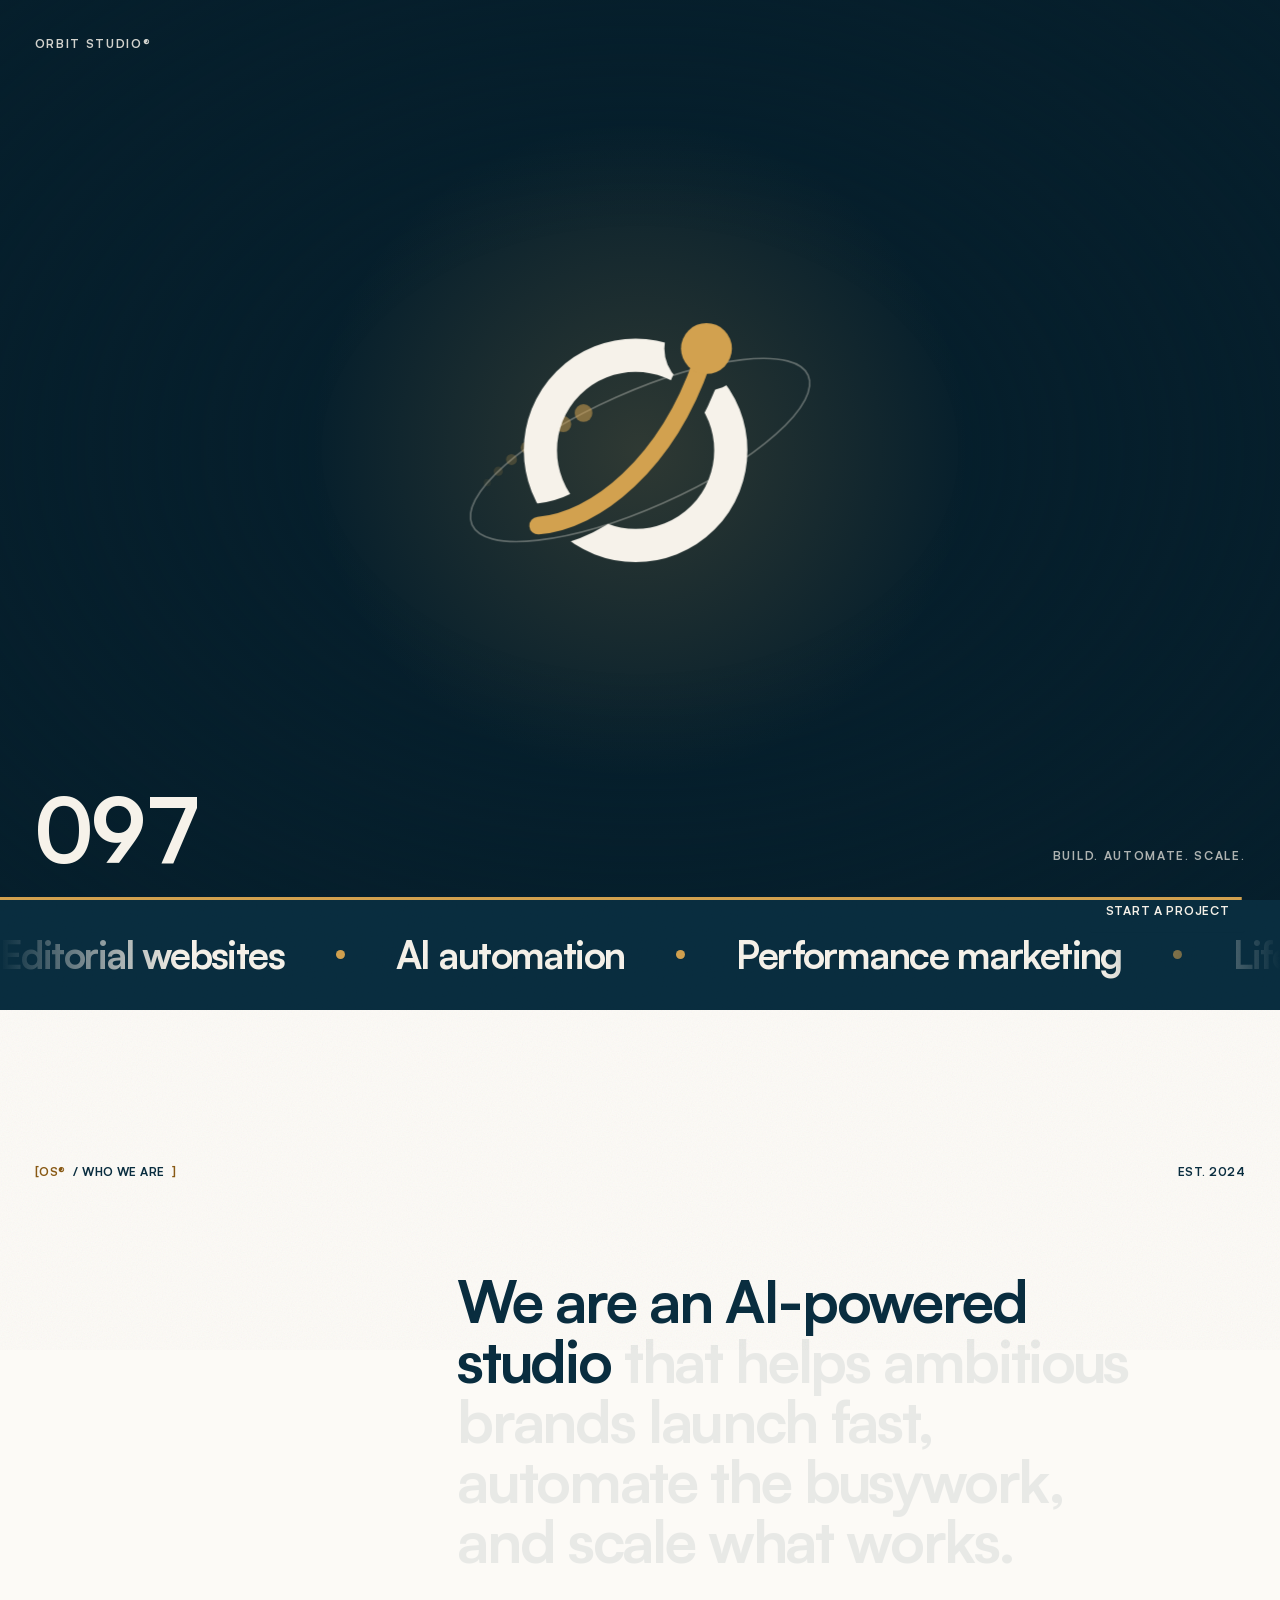
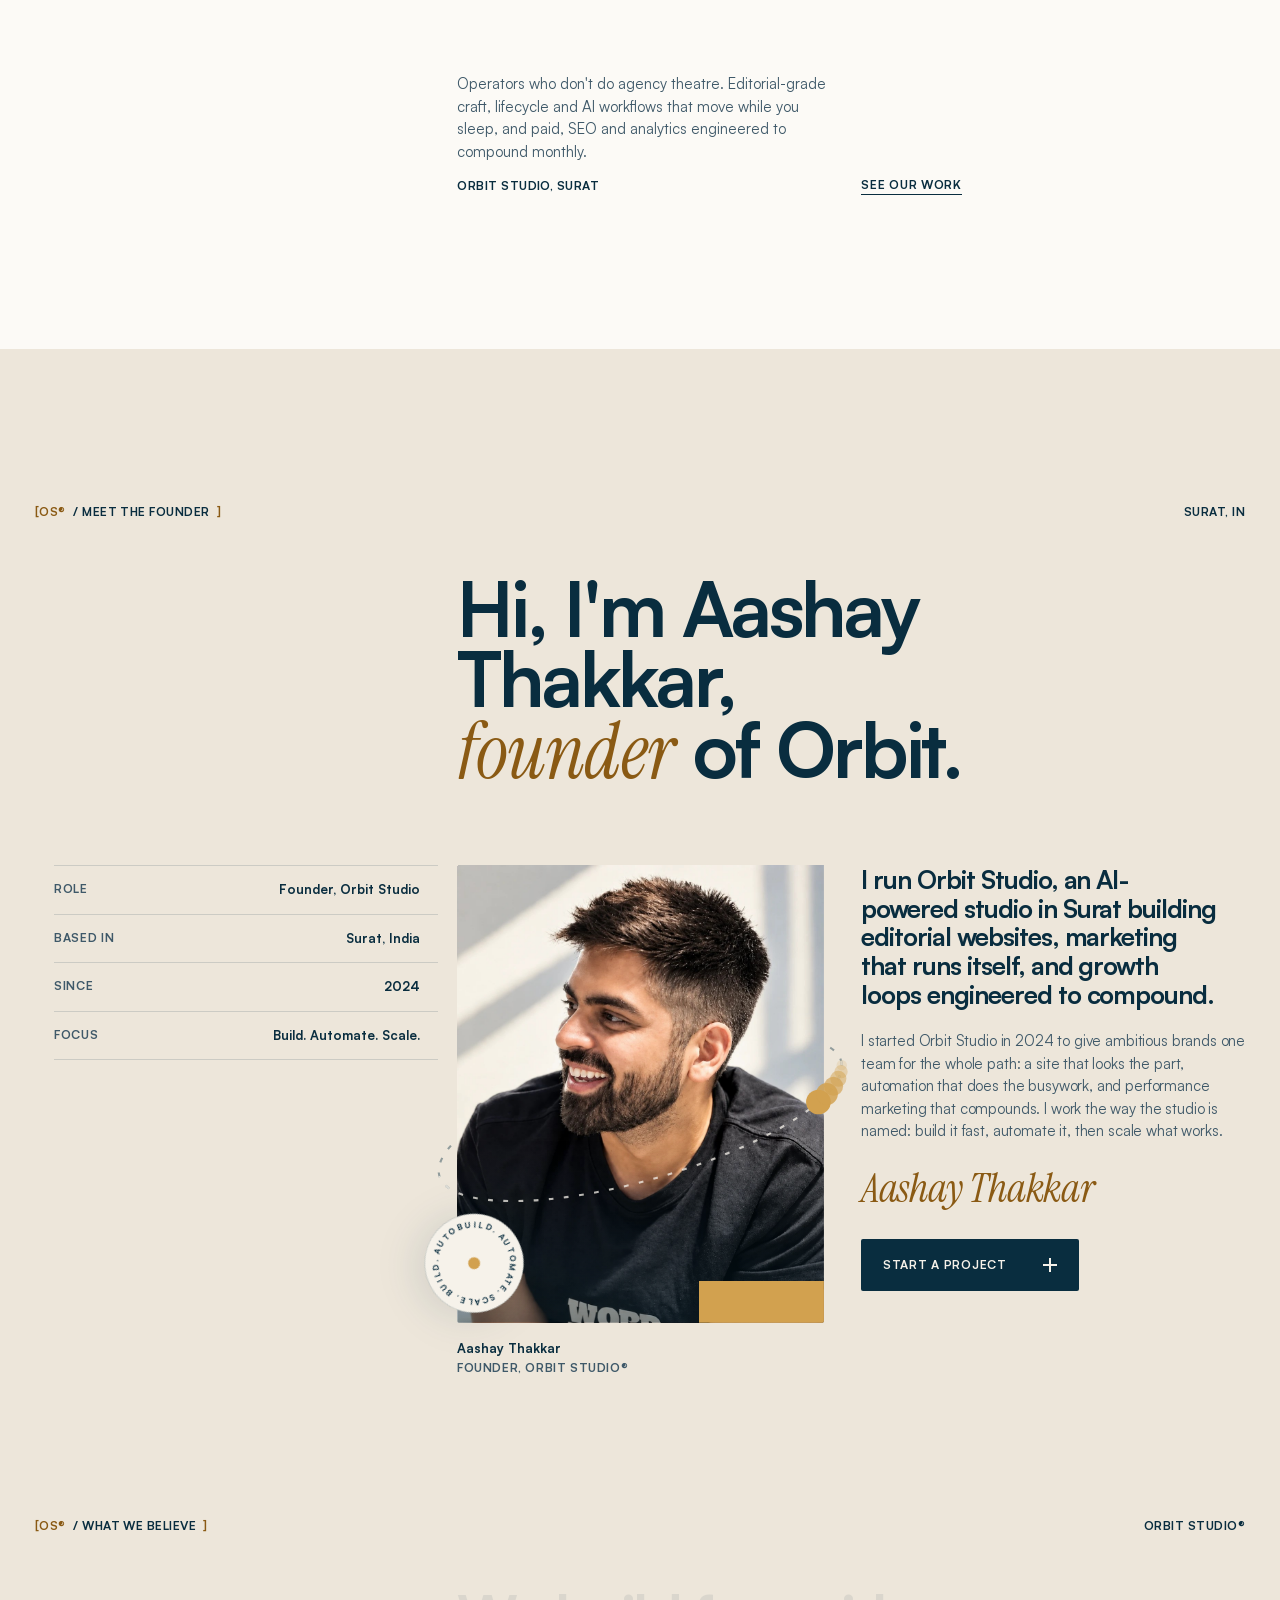
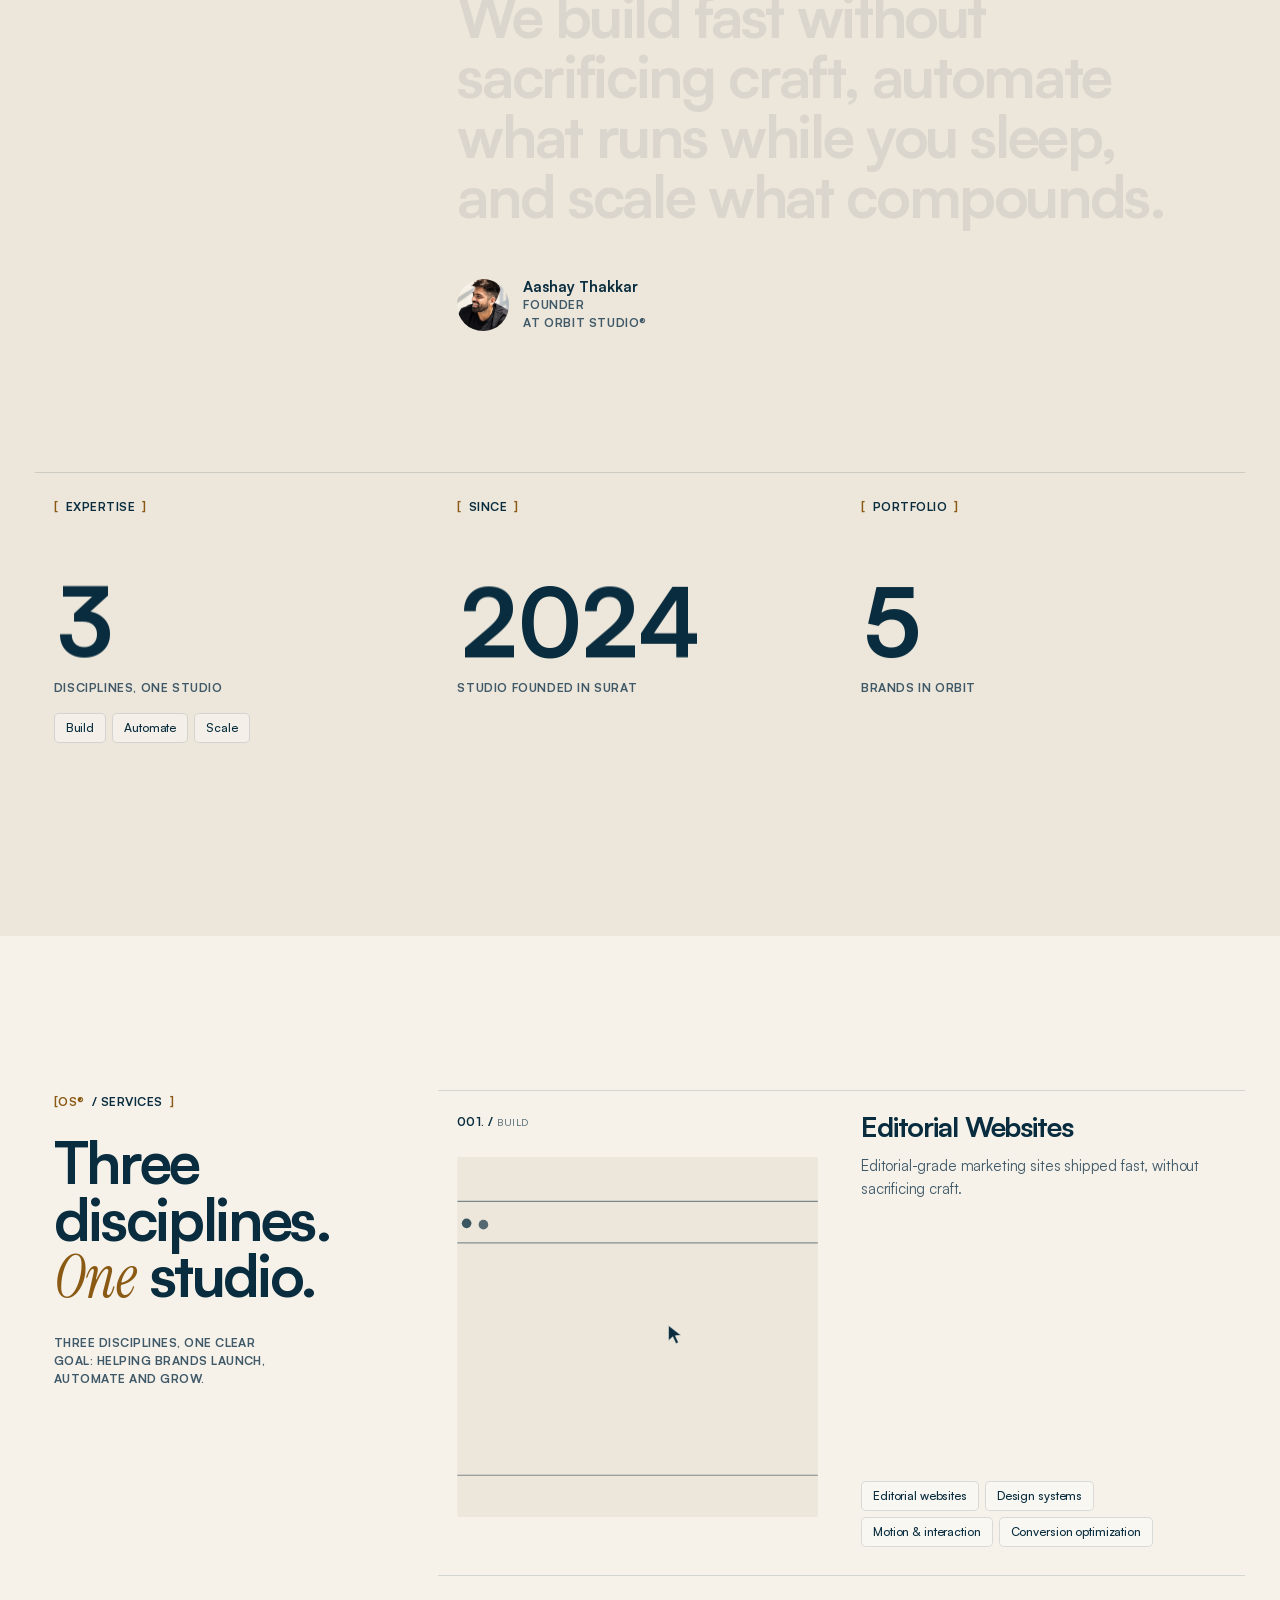
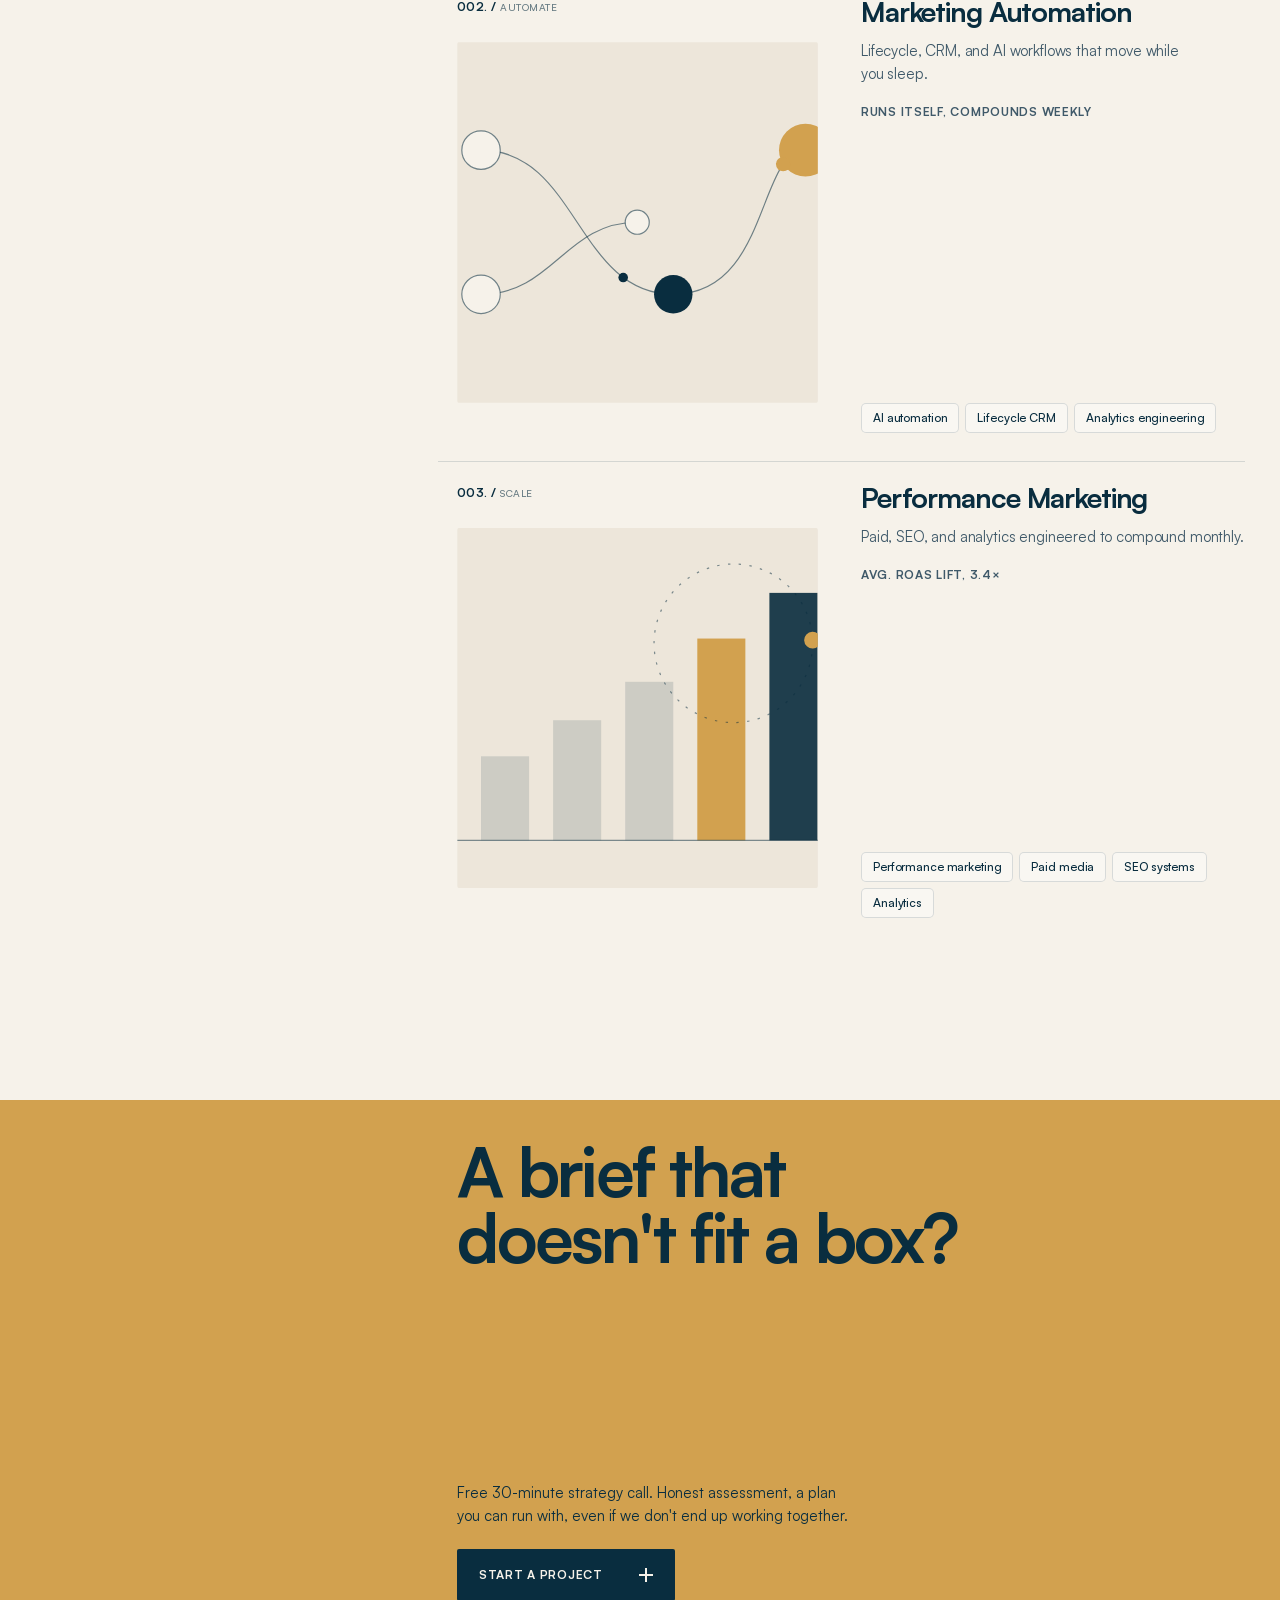
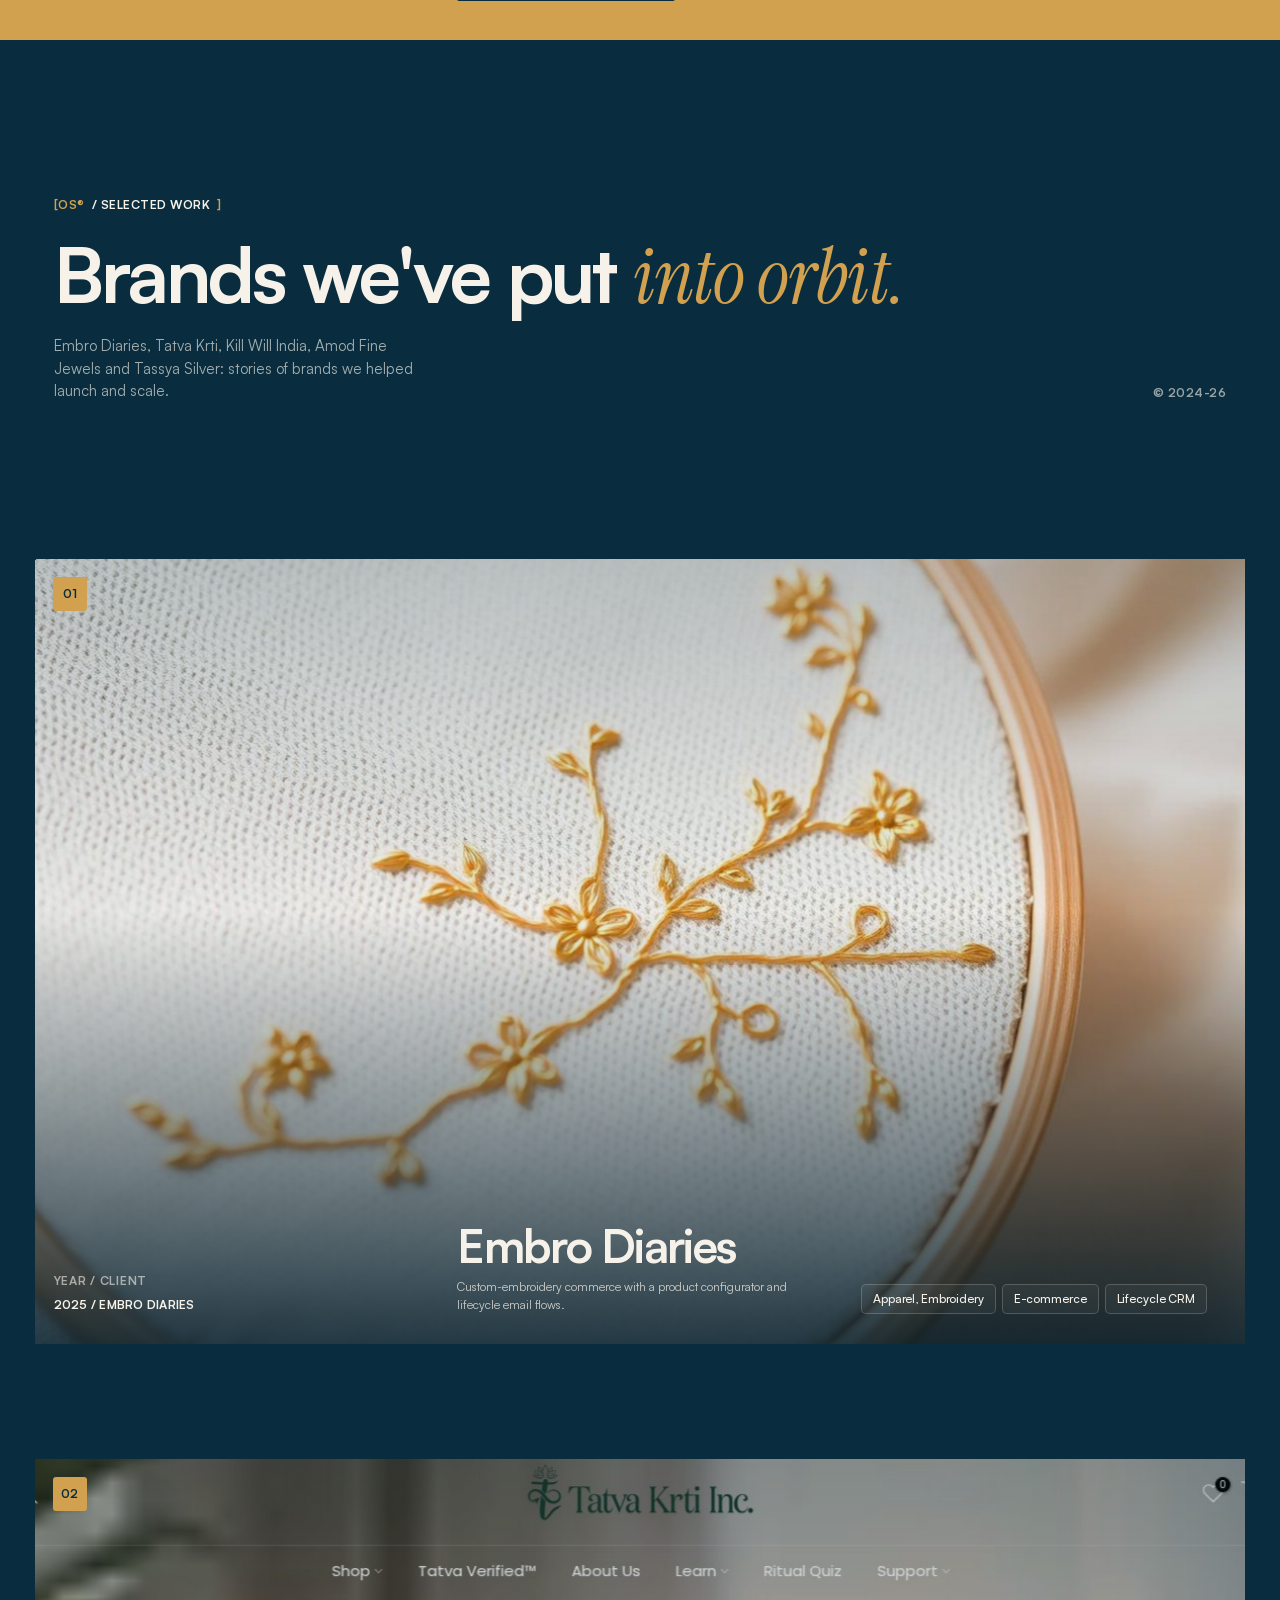
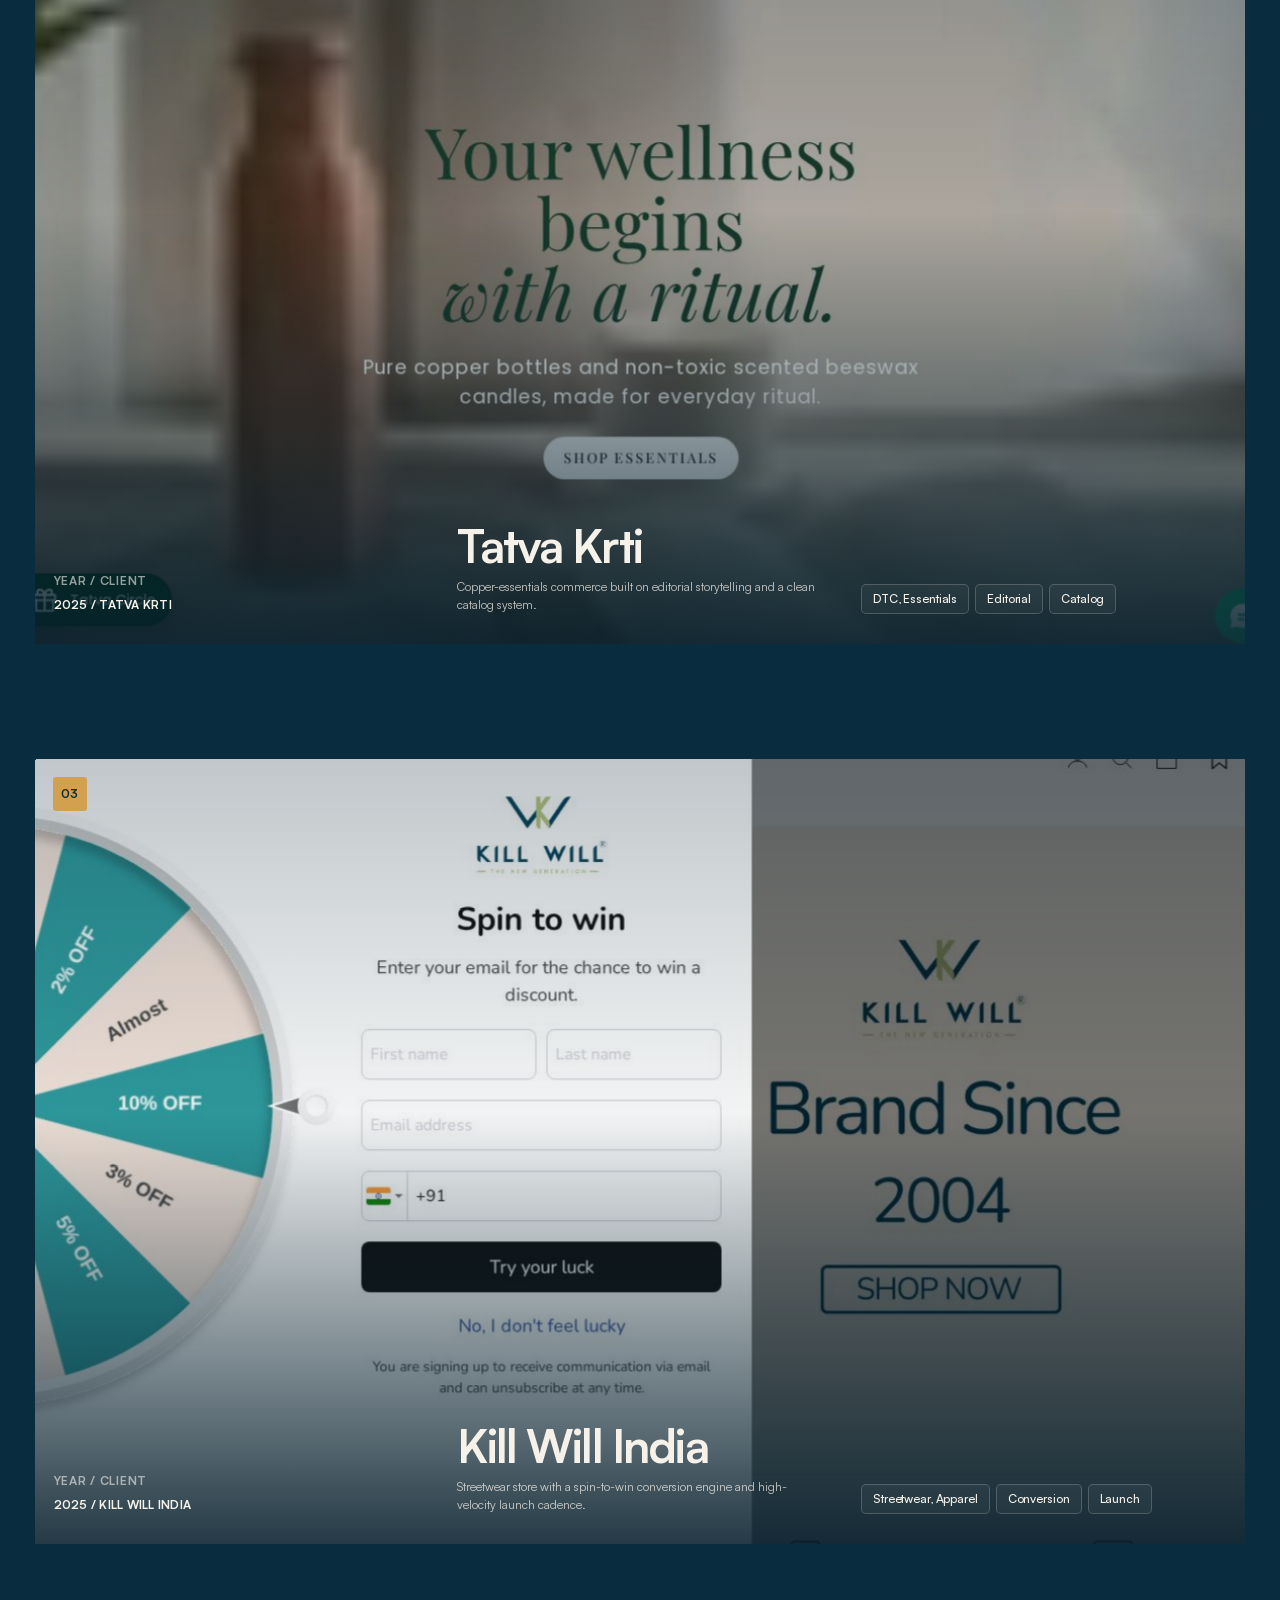
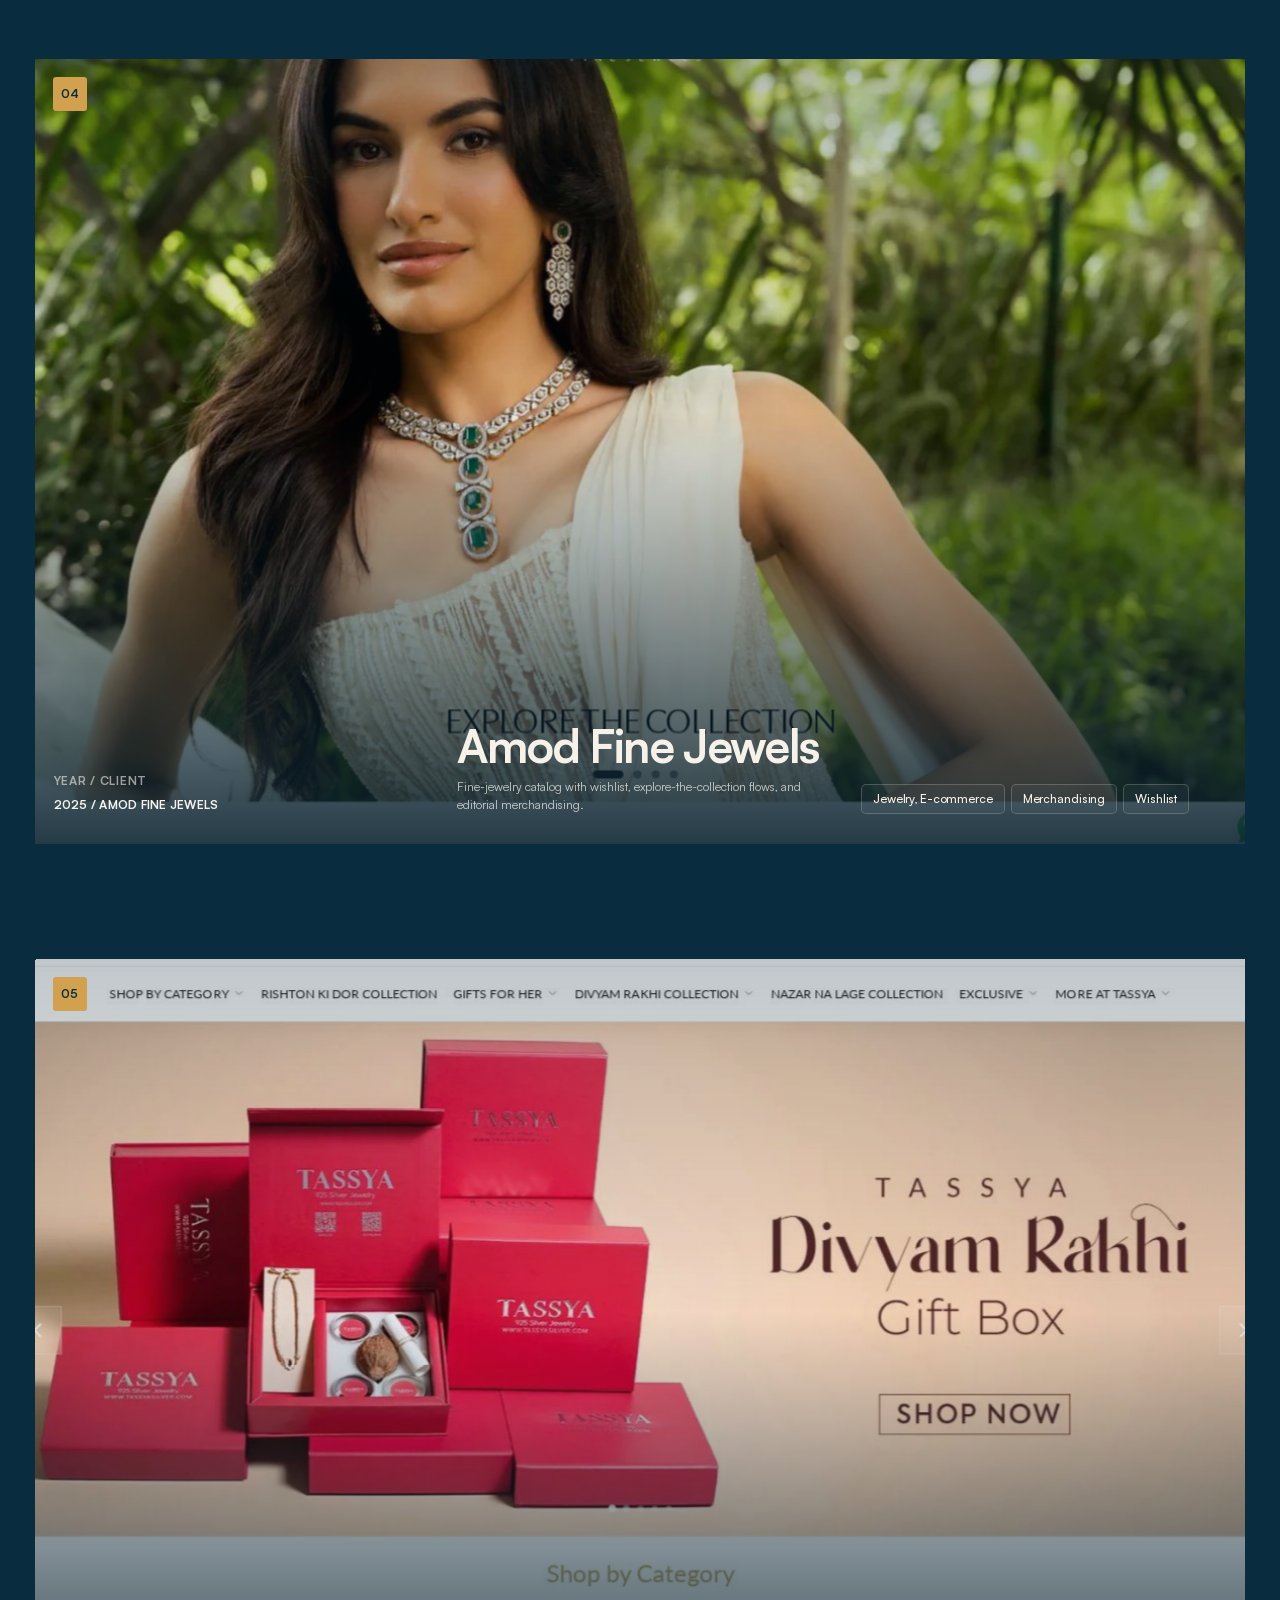
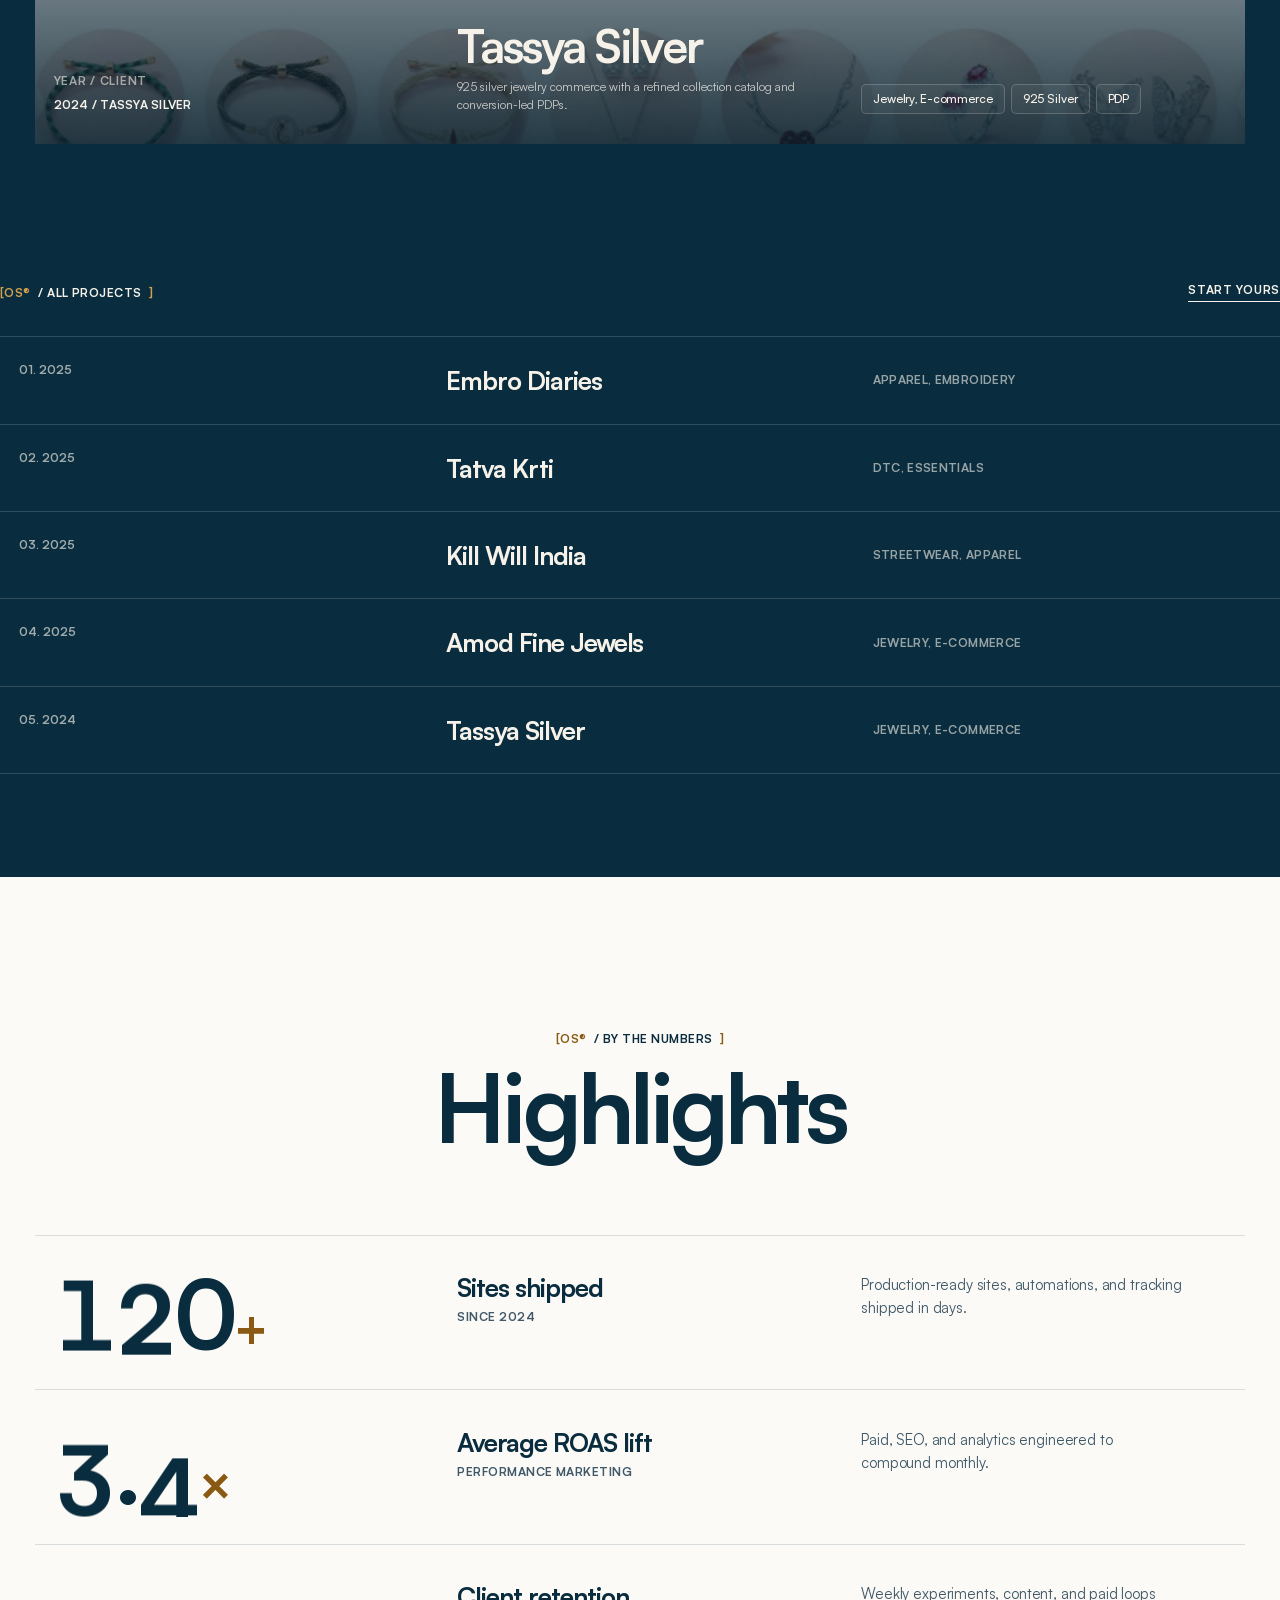
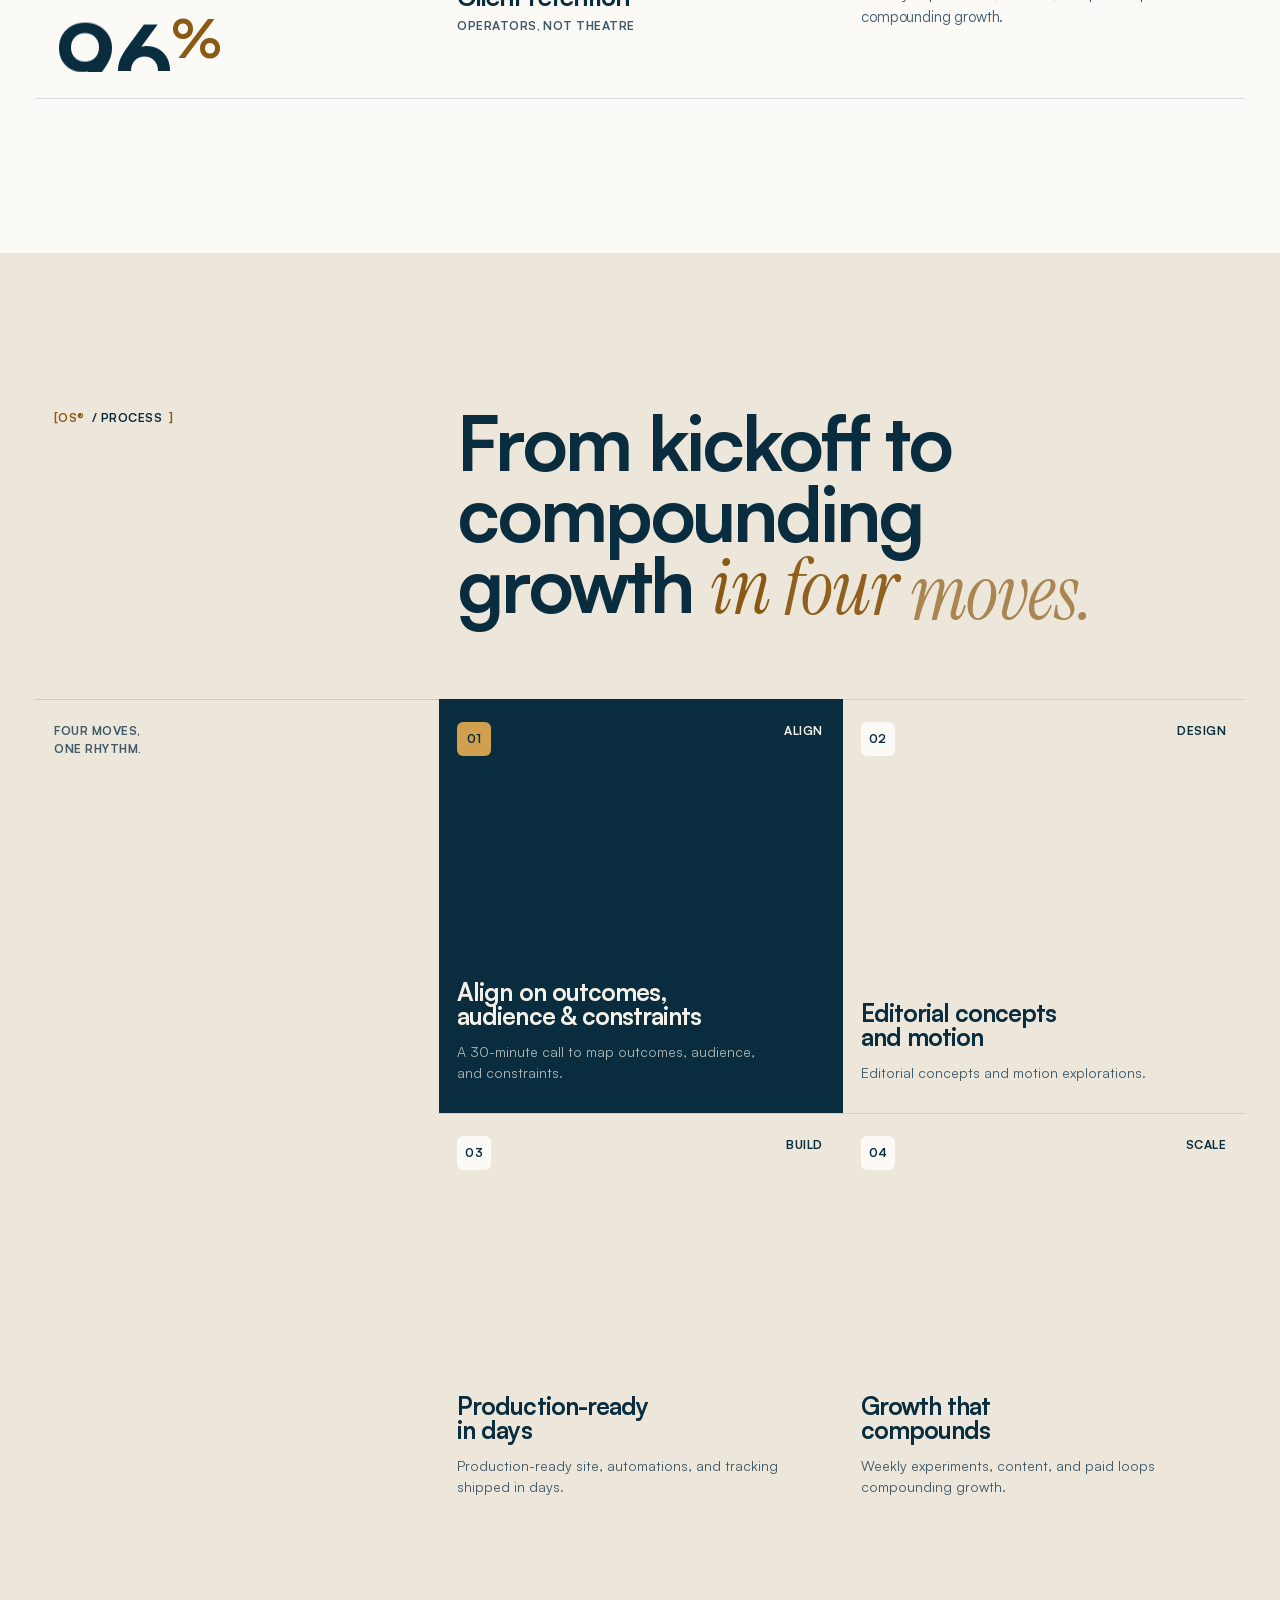
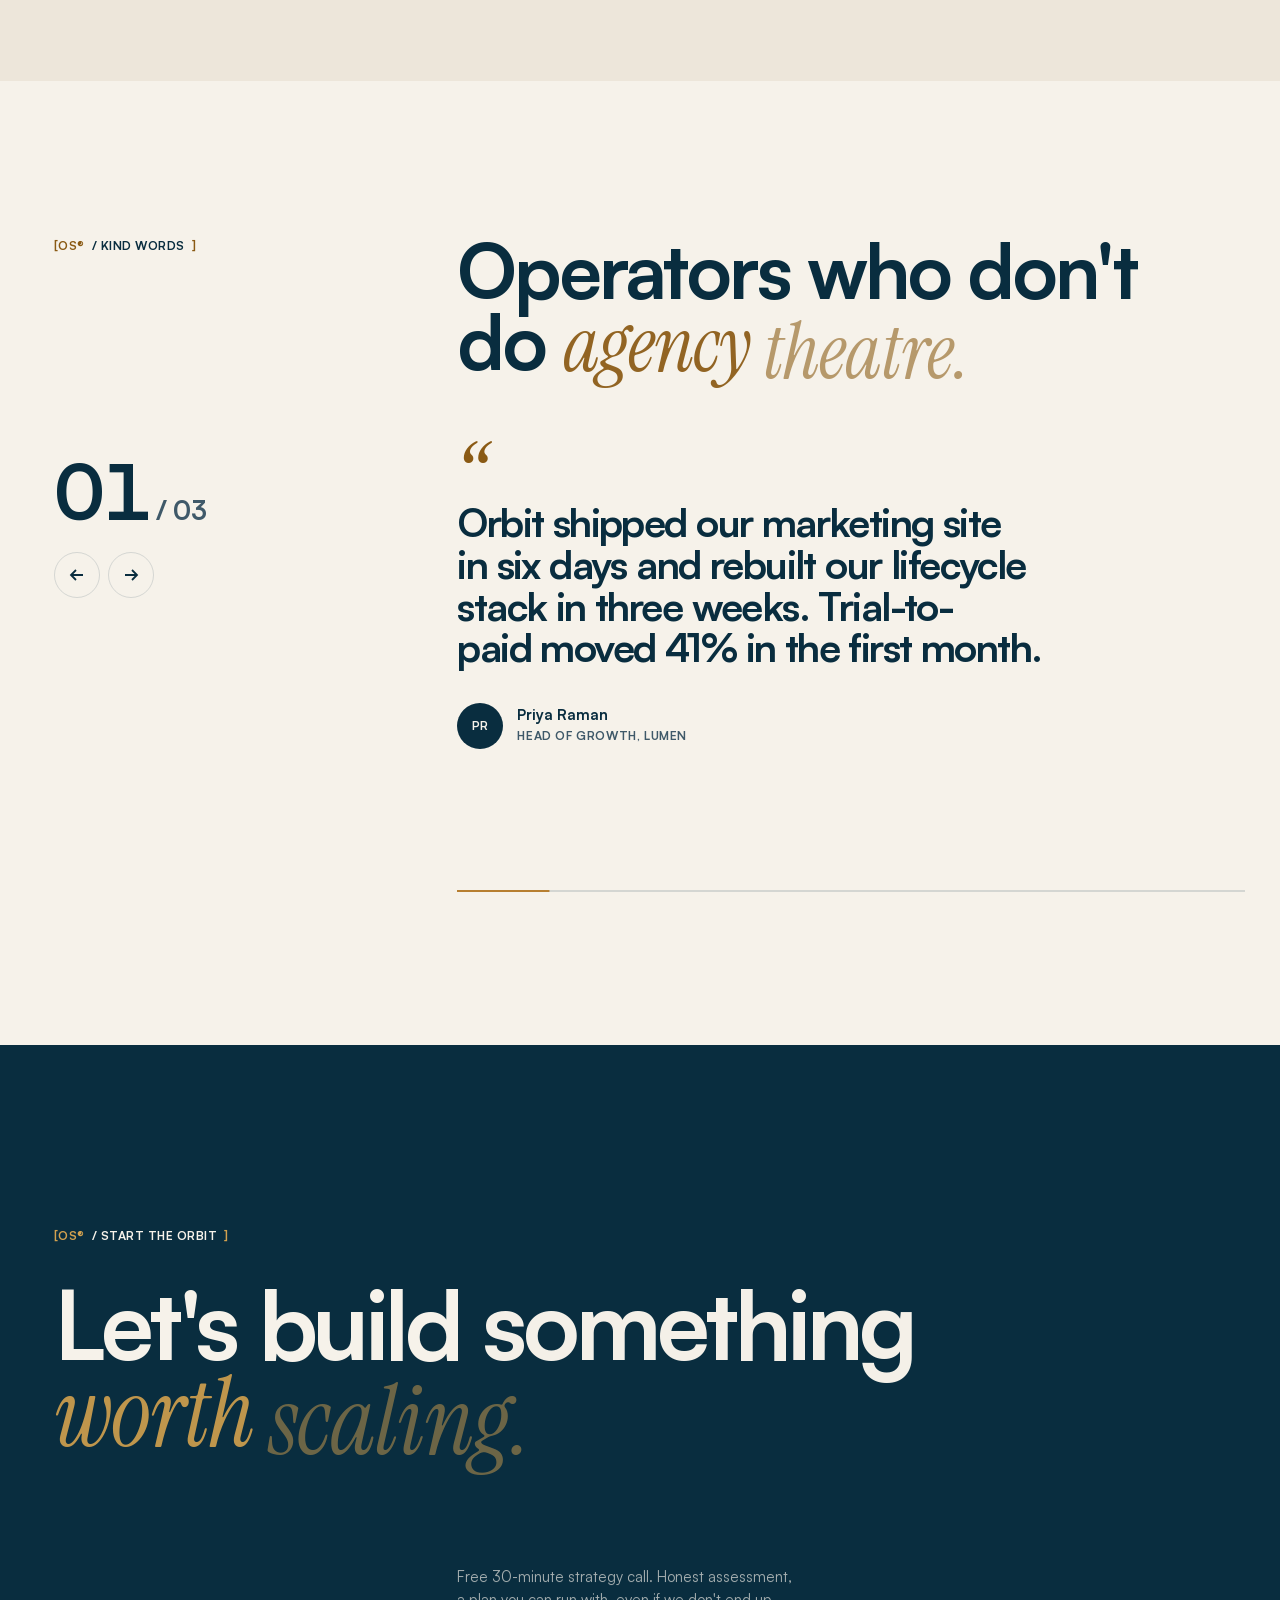
==== index.html @ 9515f1ce "Orbit Studio website" ====
<!doctype html>
<html lang="en">
<head>
<meta charset="utf-8">
<meta name="viewport" content="width=device-width,initial-scale=1">
<title>Orbit Studio | Build. Automate. Scale.</title>
<meta name="description" content="AI-powered studio shipping premium websites, automation that runs itself, and performance marketing built to compound.">
<meta name="theme-color" content="#F6F2EA">
<link rel="icon" href="assets/brand/favicon.svg" type="image/svg+xml">
<link rel="icon" href="assets/brand/favicon-32.png" sizes="32x32">
<link rel="apple-touch-icon" href="assets/brand/apple-touch-icon.png">
<meta property="og:type" content="website"><meta property="og:title" content="Orbit Studio | Build. Automate. Scale.">
<meta property="og:description" content="AI-powered studio shipping premium websites, automation that runs itself, and performance marketing built to compound.">
<meta property="og:image" content="https://orbitstudio.co.in/og-image.png"><meta property="og:image:width" content="1200"><meta property="og:image:height" content="630">
<meta name="twitter:card" content="summary_large_image"><meta name="twitter:image" content="https://orbitstudio.co.in/og-image.png">
<link rel="stylesheet" href="assets/style.css">
</head>
<body class="is-loading">

<!-- preloader -->
<div class="pre" id="pre" aria-hidden="true">
  <video id="pvid" muted playsinline preload="auto" poster="assets/preloader-poster.jpg"><source src="assets/preloader.mp4" type="video/mp4"></video>
  <span class="bn">Orbit Studio®</span>
  <div class="stage">
    <svg class="orb" viewBox="0 0 240 250" fill="none" aria-hidden="true">
      <defs><mask id="pm"><rect width="120" height="120" fill="#fff"/><path d="M14 98C40 96 72 70 88 24" stroke="#000" stroke-width="20" stroke-linecap="round"/><circle cx="90" cy="18" r="19" fill="#000"/></mask></defs>
      <ellipse id="pGuide" cx="120" cy="125" rx="108" ry="34" transform="rotate(-24 120 125)" stroke="rgba(246,242,234,.32)" stroke-dasharray="2 7" pathLength="1" style="stroke-dashoffset:1"/>
      <g id="pBack"><circle class="sb" r="5.2" fill="#D2A14F" opacity="0"/><circle class="sb" r="4.7" fill="#D2A14F" opacity="0"/><circle class="sb" r="4.2" fill="#D2A14F" opacity="0"/><circle class="sb" r="3.7" fill="#D2A14F" opacity="0"/><circle class="sb" r="3.2" fill="#D2A14F" opacity="0"/><circle class="sb" r="2.7" fill="#D2A14F" opacity="0"/><circle class="sb" r="2.2" fill="#D2A14F" opacity="0"/></g>
      <g transform="translate(42 42) scale(1.3)">
        <g mask="url(#pm)"><circle id="pRing" cx="58" cy="64" r="43" stroke="#F6F2EA" stroke-width="15" pathLength="1" stroke-dasharray="1.012 2" stroke-dashoffset="1.012" transform="rotate(-90 58 64)"/></g>
        <path id="pArc" d="M14 98C40 96 72 70 88 24" stroke="#D2A14F" stroke-width="8" stroke-linecap="round" pathLength="1" stroke-dasharray="1 1" stroke-dashoffset="1"/>
        <circle id="pNode" cx="90" cy="18" r="11.5" fill="#D2A14F"/>
      </g>
      <g id="pFront"><circle class="sf" r="7.2" fill="#E3B461" opacity="0"/><circle class="sf" r="6.5" fill="#E3B461" opacity="0"/><circle class="sf" r="5.8" fill="#E3B461" opacity="0"/><circle class="sf" r="5.1" fill="#E3B461" opacity="0"/><circle class="sf" r="4.4" fill="#E3B461" opacity="0"/><circle class="sf" r="3.7" fill="#E3B461" opacity="0"/><circle class="sf" r="3.0" fill="#E3B461" opacity="0"/></g>
    </svg>
  </div>
  <span class="cnt" id="cnt">000</span>
  <span class="nm">Build. Automate. Scale.</span>
  <i class="pbar" id="pbar"></i>
</div>

<div class="grain" aria-hidden="true"></div>
<div class="lines" aria-hidden="true"><i></i><i></i><i></i></div>
<div class="cursor" id="cursor" aria-hidden="true"><span>View</span></div>
<div class="thumb" id="thumb" aria-hidden="true"></div>

<a class="skip" href="#top">Skip to content</a>
<!-- nav -->
<header class="nav" id="nav">
  <div class="left">
    <a class="logo" href="#top" aria-label="Orbit Studio, home" data-cursor-hover><svg viewBox="0 0 495 120" aria-hidden="true">
<defs><mask id="mn"><rect width="120" height="120" fill="#fff"/><path d="M14 98C40 96 72 70 88 24" fill="none" stroke="#000" stroke-width="20" stroke-linecap="round"/><circle cx="90" cy="18" r="19.5" fill="#000"/></mask></defs>
<circle cx="58" cy="64" r="43" fill="none" stroke="currentColor" stroke-width="15" mask="url(#mn)"/>
<path d="M14 98C40 96 72 70 88 24" fill="none" stroke="#D2A14F" stroke-width="8" stroke-linecap="round"/>
<circle cx="90" cy="18" r="11.5" fill="#D2A14F"/>
<path d="M172.768 82.768Q162.976 82.768 156.8 76.08Q150.624 69.392 150.624 58.832Q150.624 48.336 156.832 41.616Q163.04 34.896 172.832 34.896Q182.688 34.896 188.896 41.584Q195.10399999999998 48.272 195.10399999999998 58.831999999999994Q195.10399999999998 69.392 188.86399999999998 76.08Q182.624 82.768 172.768 82.768ZM188.512 58.832Q188.512 50.768 184.192 45.872Q179.872 40.976 172.832 40.976Q165.792 40.976 161.50400000000002 45.872Q157.216 50.768 157.216 58.832Q157.216 66.896 161.50400000000002 71.824Q165.792 76.752 172.832 76.752Q179.872 76.752 184.192 71.792Q188.512 66.832 188.512 58.832ZM219.39999999999998 50.448V55.952H216.712Q212.42399999999998 55.952 209.95999999999998 58.448Q207.49599999999998 60.944 207.49599999999998 65.424V82.0H201.48V50.768H207.112L207.49599999999998 55.504Q208.456 53.007999999999996 210.76 51.536Q213.064 50.064 216.2 50.064Q217.60799999999998 50.064 219.39999999999998 50.448ZM229.87199999999999 82.0H224.432V34.896H230.44799999999998V56.08Q231.98399999999998 53.072 234.95999999999998 51.44Q237.93599999999998 49.808 241.83999999999997 49.808Q248.432 49.808 252.30399999999997 54.480000000000004Q256.176 59.152 256.176 66.512Q256.176 73.744 252.176 78.256Q248.176 82.768 241.456 82.768Q237.67999999999998 82.768 234.76799999999997 81.104Q231.856 79.44 230.32 76.304ZM230.51199999999997 66.256Q230.51199999999997 71.248 233.16799999999998 74.28800000000001Q235.82399999999998 77.328 240.368 77.328Q244.91199999999998 77.328 247.536 74.256Q250.16 71.184 250.16 66.256Q250.16 61.391999999999996 247.536 58.32Q244.91199999999998 55.248000000000005 240.368 55.248000000000005Q235.82399999999998 55.248000000000005 233.16799999999998 58.32Q230.51199999999997 61.391999999999996 230.51199999999997 66.256ZM261.20799999999997 39.312Q261.20799999999997 37.647999999999996 262.36 36.495999999999995Q263.512 35.344 265.176 35.344Q266.84 35.344 267.99199999999996 36.495999999999995Q269.144 37.647999999999996 269.144 39.312Q269.144 40.912 267.99199999999996 42.096000000000004Q266.84 43.28 265.176 43.28Q263.512 43.28 262.36 42.096000000000004Q261.20799999999997 40.912 261.20799999999997 39.312ZM262.23199999999997 82.0V50.704H268.248V82.0ZM285.184 82.0H279.168V55.76H273.024V50.704H279.168V40.912H285.184V50.704H291.328V55.76H285.184ZM311.312 48.208Q311.312 42.256 315.696 38.576Q320.08000000000004 34.896 327.24800000000005 34.896Q333.84000000000003 34.896 337.872 38.352000000000004Q341.904 41.808 342.288 47.824H335.952Q335.696 44.368 333.39200000000005 42.448Q331.088 40.528 327.184 40.528Q322.83200000000005 40.528 320.208 42.576Q317.584 44.624 317.584 48.016Q317.584 53.456 324.048 54.992000000000004L331.66400000000004 56.784Q343.05600000000004 59.408 343.05600000000004 69.136Q343.05600000000004 75.344 338.60800000000006 79.056Q334.16 82.768 326.73600000000005 82.768Q319.632 82.768 315.28 79.312Q310.928 75.856 310.672 69.904H317.072Q317.20000000000005 73.232 319.79200000000003 75.184Q322.384 77.136 326.73600000000005 77.136Q331.34400000000005 77.136 334.0640000000001 75.12Q336.78400000000005 73.104 336.78400000000005 69.648Q336.78400000000005 64.144 330.384 62.672L322.76800000000003 60.944Q311.312 58.32 311.312 48.208ZM358.136 82.0H352.12V55.76H345.976V50.704H352.12V40.912H358.136V50.704H364.28V55.76H358.136ZM390.688 50.704H396.64V82.0H391.264L390.624 77.264Q389.28000000000003 79.76 386.4 81.26400000000001Q383.52 82.768 380.064 82.768Q374.688 82.768 371.68 79.376Q368.672 75.984 368.672 70.16V50.704H374.688V68.176Q374.688 77.456 382.176 77.456Q386.336 77.456 388.512 74.832Q390.688 72.208 390.688 67.216ZM417.288 82.768Q410.568 82.768 406.63199999999995 78.256Q402.69599999999997 73.744 402.69599999999997 66.44800000000001Q402.69599999999997 59.088 406.69599999999997 54.448Q410.69599999999997 49.808 417.544 49.808Q421.192 49.808 424.03999999999996 51.343999999999994Q426.888 52.879999999999995 428.488 55.76V34.896H434.44V82.0H429.064L428.552 76.304Q427.016 79.44 424.072 81.104Q421.128 82.768 417.288 82.768ZM428.424 66.256Q428.424 61.391999999999996 425.736 58.32Q423.048 55.248000000000005 418.504 55.248000000000005Q413.96 55.248000000000005 411.368 58.288000000000004Q408.776 61.328 408.776 66.256Q408.776 71.184 411.368 74.256Q413.96 77.328 418.504 77.328Q423.048 77.328 425.736 74.256Q428.424 71.184 428.424 66.256ZM441.52 39.312Q441.52 37.647999999999996 442.672 36.495999999999995Q443.824 35.344 445.488 35.344Q447.152 35.344 448.304 36.495999999999995Q449.456 37.647999999999996 449.456 39.312Q449.456 40.912 448.304 42.096000000000004Q447.152 43.28 445.488 43.28Q443.824 43.28 442.672 42.096000000000004Q441.52 40.912 441.52 39.312ZM442.544 82.0V50.704H448.56V82.0ZM470.93600000000004 49.872Q477.976 49.872 482.584 54.480000000000004Q487.192 59.088 487.192 66.32Q487.192 73.55199999999999 482.584 78.16Q477.976 82.768 470.93600000000004 82.768Q463.832 82.768 459.224 78.16Q454.616 73.55199999999999 454.616 66.32Q454.616 59.088 459.224 54.480000000000004Q463.832 49.872 470.93600000000004 49.872ZM463.544 58.32Q460.696 61.391999999999996 460.696 66.32Q460.696 71.248 463.544 74.32Q466.392 77.392 470.93600000000004 77.392Q475.48 77.392 478.328 74.288Q481.176 71.184 481.176 66.32Q481.176 61.456 478.328 58.352000000000004Q475.48 55.248000000000005 470.93600000000004 55.248000000000005Q466.392 55.248000000000005 463.544 58.32Z" fill="currentColor"/>
</svg></a>
    <span class="badge">Built to scale</span>
  </div>
  <nav aria-label="Primary"><ul>
    <li><a href="#services" data-cursor-hover><span>Services</span><span>Services</span></a></li>
    <li><a href="#work" data-cursor-hover><span>Work<sup>05</sup></span><span>Work<sup>05</sup></span></a></li>
    <li><a href="#about" data-cursor-hover><span>About</span><span>About</span></a></li>
    <li><a href="#contact" data-cursor-hover><span>Contact</span><span>Contact</span></a></li>
  </ul></nav>
  <button class="burger" id="burger" aria-label="Open menu" aria-expanded="false" data-cursor-hover><i></i><i></i></button>
</header>

<a class="fixed-cta" id="fcta" href="#contact" data-cursor-hover>Start a project</a>
<a class="wa" id="wa" href="https://wa.me/917984430672?text=Hi%20Orbit%20Studio%2C%20I%27d%20like%20to%20start%20a%20project." target="_blank" rel="noopener" aria-label="Chat with Orbit Studio on WhatsApp" data-label="Chat on WhatsApp" data-cursor-hover>
  <svg viewBox="0 0 24 24" aria-hidden="true"><path fill="currentColor" d="M17.472 14.382c-.297-.149-1.758-.867-2.03-.967-.273-.099-.471-.148-.67.15-.197.297-.767.966-.94 1.164-.173.199-.347.223-.644.075-.297-.15-1.255-.463-2.39-1.475-.883-.788-1.48-1.761-1.653-2.059-.173-.297-.018-.458.13-.606.134-.133.298-.347.446-.52.149-.174.198-.298.298-.497.099-.198.05-.371-.025-.52-.075-.149-.669-1.612-.916-2.207-.242-.579-.487-.5-.669-.51-.173-.008-.371-.01-.57-.01-.198 0-.52.074-.792.372-.272.297-1.04 1.016-1.04 2.479 0 1.462 1.065 2.875 1.213 3.074.149.198 2.096 3.2 5.077 4.487.709.306 1.262.489 1.694.625.712.227 1.36.195 1.871.118.571-.085 1.758-.719 2.006-1.413.248-.694.248-1.289.173-1.413-.074-.124-.272-.198-.57-.347m-5.421 7.403h-.004a9.87 9.87 0 01-5.031-1.378l-.361-.214-3.741.982.998-3.648-.235-.374a9.86 9.86 0 01-1.51-5.26c.001-5.45 4.436-9.884 9.888-9.884 2.64 0 5.122 1.03 6.988 2.898a9.825 9.825 0 012.893 6.994c-.003 5.45-4.437 9.884-9.885 9.884m8.413-18.297A11.815 11.815 0 0012.05 0C5.495 0 .16 5.335.157 11.892c0 2.096.547 4.142 1.588 5.945L.057 24l6.305-1.654a11.882 11.882 0 005.683 1.448h.005c6.554 0 11.89-5.335 11.893-11.893a11.821 11.821 0 00-3.48-8.413Z"/></svg>
</a>

<!-- fullscreen menu -->
<div class="menu" id="menu" role="dialog" aria-modal="true" aria-label="Menu">
  <button class="close" id="mclose" data-cursor-hover><b></b>Close</button>
  <nav class="big" aria-label="Primary">
    <div class="morbits" id="morbits">
      <div class="mring o1" style="--w:50%"><div class="rh" style="--start-angle:-50deg;animation:orbit-cw 30s linear infinite"><div class="cw" style="--counter-offset:50deg;animation:counter-cw 30s linear infinite"><a class="chip" href="#services" data-m data-cursor-hover><span>Services</span></a></div></div></div>
      <div class="mring o2" style="--w:66%"><div class="rh" style="--start-angle:40deg;animation:orbit-ccw 40s linear infinite"><div class="cw" style="--counter-offset:-40deg;animation:counter-ccw 40s linear infinite"><a class="chip" href="#work" data-m data-cursor-hover><span>Work</span></a></div></div></div>
      <div class="mring o3" style="--w:82%"><div class="rh" style="--start-angle:130deg;animation:orbit-cw 52s linear infinite"><div class="cw" style="--counter-offset:-130deg;animation:counter-cw 52s linear infinite"><a class="chip" href="#about" data-m data-cursor-hover><span>About</span></a></div></div></div>
      <div class="mring o4" style="--w:100%"><div class="rh" style="--start-angle:220deg;animation:orbit-ccw 66s linear infinite"><div class="cw" style="--counter-offset:-220deg;animation:counter-ccw 66s linear infinite"><a class="chip" href="#contact" data-m data-cursor-hover><span>Contact</span></a></div></div></div>
      <div class="mstage" id="mstage" aria-hidden="true">
        <canvas id="mGlobe"></canvas>
        <svg class="morb" viewBox="0 0 240 250" fill="none">
          <defs><mask id="mm"><rect width="120" height="120" fill="#fff"/><path d="M14 98C40 96 72 70 88 24" stroke="#000" stroke-width="20" stroke-linecap="round"/><circle cx="90" cy="18" r="19" fill="#000"/></mask></defs>
          <ellipse cx="120" cy="125" rx="108" ry="34" transform="rotate(-24 120 125)" stroke="rgba(246,242,234,.32)" stroke-dasharray="2 7"/>
          <g id="mBack"><circle class="mb" r="5.2" fill="#D2A14F" opacity="0"/><circle class="mb" r="4.7" fill="#D2A14F" opacity="0"/><circle class="mb" r="4.2" fill="#D2A14F" opacity="0"/><circle class="mb" r="3.7" fill="#D2A14F" opacity="0"/><circle class="mb" r="3.2" fill="#D2A14F" opacity="0"/><circle class="mb" r="2.7" fill="#D2A14F" opacity="0"/><circle class="mb" r="2.2" fill="#D2A14F" opacity="0"/></g>
          <g transform="translate(42 42) scale(1.3)">
            <g mask="url(#mm)"><circle cx="58" cy="64" r="43" stroke="#F6F2EA" stroke-width="15"/></g>
            <path d="M14 98C40 96 72 70 88 24" stroke="#D2A14F" stroke-width="8" stroke-linecap="round"/>
            <circle cx="90" cy="18" r="11.5" fill="#D2A14F"/>
          </g>
          <g id="mFront"><circle class="mf" r="7.2" fill="#E3B461" opacity="0"/><circle class="mf" r="6.5" fill="#E3B461" opacity="0"/><circle class="mf" r="5.8" fill="#E3B461" opacity="0"/><circle class="mf" r="5.1" fill="#E3B461" opacity="0"/><circle class="mf" r="4.4" fill="#E3B461" opacity="0"/><circle class="mf" r="3.7" fill="#E3B461" opacity="0"/><circle class="mf" r="3.0" fill="#E3B461" opacity="0"/></g>
        </svg>
      </div>
    </div>
  </nav>
  <a class="mcta" id="mcta" href="#contact" data-m data-cursor-hover>Start a project <svg viewBox="0 0 14 14" fill="none" stroke="currentColor" stroke-width="2" aria-hidden="true"><path d="M7 0v14M0 7h14"/></svg></a>
</div>

<main id="top" tabindex="-1">
<!-- HERO -->
<section class="hero" id="hero">
  <div class="svc" data-fade><span>01. Editorial websites</span><span>02. AI automation</span><span>03. Performance marketing</span></div>
  <div class="stage">
    <div class="orbit" id="orbit" aria-hidden="true">
      <div class="globe"><canvas id="globeCv"></canvas></div>
      <div class="ring" style="--w:64.29%">
        <div class="rh" style="--start-angle:-60deg;--sz:var(--it);animation:orbit-cw 18s linear infinite"><div class="it" style="--counter-offset:60deg;animation:counter-cw 18s linear infinite"><span class="gl" style="--ic:url('data:image/svg+xml,%3Csvg width=%2232%22 height=%2232%22 viewBox=%220 0 32 32%22 fill=%22none%22 xmlns=%22http://www.w3.org/2000/svg%22%3E%0A%3Cg clip-path=%22url(%23clip0_6932_71081)%22%3E%0A%3Cpath d=%22M6.25627 21.2073L12.5264 17.6889L12.6314 17.3822L12.5264 17.2128H12.2198L11.1707 17.1483L7.58782 17.0514L4.48095 16.9223L1.47084 16.7609L0.712298 16.5994L0.00219727 15.6633L0.0747887 15.1953L0.712298 14.7677L1.62424 14.8484L3.64161 14.9855L6.66779 15.1953L8.86284 15.3244L12.1149 15.6633H12.6314L12.704 15.4535L12.5264 15.3244L12.3893 15.1953L9.25817 13.0729L5.86891 10.8296L4.09359 9.53837L3.13322 8.88467L2.64911 8.27144L2.4393 6.93192L3.3109 5.97155L4.48095 6.05236L4.77954 6.13304L5.96578 7.04486L8.49963 9.00595L11.8082 11.4428L12.2924 11.8462L12.4861 11.709L12.5103 11.6123L12.2924 11.2491L10.4928 7.99701L8.57222 4.68844L7.71681 3.31654L7.49094 2.49351C7.41026 2.15446 7.35373 1.87206 7.35373 1.52504L8.34635 0.177432L8.89496 0L10.2185 0.177556L10.7754 0.661665L11.5984 2.54195L12.9299 5.50363L14.9958 9.5304L15.601 10.7247L15.9238 11.8303L16.0449 12.1692H16.2547V11.9755L16.424 9.70795L16.7388 6.92383L17.0455 3.34082L17.1505 2.33226L17.6508 1.12174L18.6433 0.468047L19.418 0.839222L20.0555 1.75116L19.9667 2.34011L19.5874 4.80149L18.8451 8.65893L18.3609 11.2412H18.6433L18.9661 10.9184L20.2734 9.18338L22.4683 6.4396L23.4368 5.35023L24.5665 4.1478L25.2928 3.57491H26.6647L27.6732 5.07592L27.2215 6.62525L25.8093 8.41675L24.6391 9.93382L22.9606 12.1934L21.9115 14.0011L22.0084 14.1462L22.2586 14.1221L26.0513 13.3151L28.1011 12.9438L30.5461 12.5242L31.6518 13.0407L31.7727 13.5653L31.3369 14.6386L28.7224 15.284L25.6559 15.8974L21.0885 16.9788L21.0319 17.0191L21.0965 17.0998L23.1543 17.2934L24.0339 17.3419H26.1885L30.1991 17.6405L31.2483 18.3345L31.8777 19.1818L31.7727 19.8273L30.1588 20.6505L27.98 20.134L22.8961 18.9236L21.153 18.4878H20.9109V18.6331L22.3635 20.0533L25.0264 22.4581L28.3593 25.5569L28.5286 26.3235L28.1011 26.9287L27.6491 26.8642L24.7198 24.6612L23.5901 23.6685L21.0319 21.514H20.8626V21.7398L21.4515 22.6033L24.5665 27.2838L24.7279 28.7202L24.502 29.1884L23.695 29.4708L22.8072 29.3093L20.9835 26.7513L19.1033 23.8703L17.5861 21.288L17.4006 21.3929L16.5049 31.0363L16.0852 31.5285L15.1168 31.8996L14.3099 31.2864L13.8821 30.2938L14.3098 28.3328L14.8263 25.7748L15.2459 23.7411L15.6252 21.2154L15.8512 20.3762L15.835 20.3196L15.6495 20.3438L13.745 22.9584L10.848 26.8723L8.55616 29.3254L8.00743 29.5433L7.05515 29.051L7.14392 28.1715L7.67647 27.3888L10.8478 23.3539L12.7604 20.8522L13.9952 19.4078L13.9871 19.1979H13.9145L5.48951 24.6693L3.9885 24.8629L3.3429 24.2577L3.42358 23.2651L3.73026 22.9423L6.26411 21.1992L6.25627 21.2073Z%22 fill=%22%23D97757%22/%3E%0A%3C/g%3E%0A%3Cdefs%3E%0A%3CclipPath id=%22clip0_6932_71081%22%3E%0A%3Crect width=%2232%22 height=%2232%22 fill=%22white%22/%3E%0A%3C/clipPath%3E%0A%3C/defs%3E%0A%3C/svg%3E')"></span></div></div>
        <div class="rh" style="--start-angle:120deg;--sz:var(--it);animation:orbit-cw 18s linear infinite"><div class="it" style="--counter-offset:-120deg;animation:counter-cw 18s linear infinite"><span class="gl" style="--ic:url('data:image/svg+xml,%3Csvg width=%2232%22 height=%2232%22 viewBox=%220 0 32 32%22 fill=%22none%22 xmlns=%22http://www.w3.org/2000/svg%22 xmlns:xlink=%22http://www.w3.org/1999/xlink%22%3E%0A%3Cmask id=%22mask0_6924_2211%22 style=%22mask-type:luminance%22 maskUnits=%22userSpaceOnUse%22 x=%221%22 y=%221%22 width=%2230%22 height=%2230%22%3E%0A%3Cpath d=%22M27.4883 14.4466C25.2283 13.4733 23.2516 12.1399 21.5549 10.4449C19.8599 8.74992 18.5249 6.77159 17.5533 4.51159C17.1816 3.64659 16.8799 2.75492 16.6499 1.84159C16.5749 1.54325 16.3083 1.33325 15.9999 1.33325C15.6916 1.33325 15.4249 1.54325 15.3499 1.84159C15.1199 2.75492 14.8199 3.64325 14.4466 4.51159C13.4733 6.77159 12.1399 8.74992 10.4449 10.4449C8.74992 12.1383 6.77159 13.4733 4.51159 14.4466C3.64659 14.8183 2.75492 15.1199 1.84159 15.3499C1.54325 15.4249 1.33325 15.6916 1.33325 15.9999C1.33325 16.3083 1.54325 16.5749 1.84159 16.6499C2.75492 16.8799 3.64325 17.1799 4.51159 17.5533C6.77159 18.5266 8.74825 19.8599 10.4449 21.5549C12.1399 23.2499 13.4749 25.2283 14.4466 27.4883C14.8199 28.3549 15.1199 29.2449 15.3499 30.1583C15.3863 30.3032 15.4699 30.4319 15.5877 30.524C15.7054 30.6161 15.8505 30.6663 15.9999 30.6666C16.3083 30.6666 16.5749 30.4566 16.6499 30.1583C16.8799 29.2449 17.1799 28.3566 17.5533 27.4883C18.5266 25.2283 19.8599 23.2516 21.5549 21.5549C23.2499 19.8599 25.2283 18.5249 27.4883 17.5533C28.3549 17.1799 29.2449 16.8799 30.1583 16.6499C30.3032 16.6136 30.4319 16.5299 30.524 16.4122C30.6161 16.2945 30.6663 16.1494 30.6666 15.9999C30.6666 15.6916 30.4566 15.4249 30.1583 15.3499C29.2449 15.1199 28.3566 14.8199 27.4883 14.4466Z%22 fill=%22white%22/%3E%0A%3C/mask%3E%0A%3Cg mask=%22url(%23mask0_6924_2211)%22%3E%0A%3Crect x=%22-31.2%22 y=%22-15.9684%22 width=%2278.6667%22 height=%2276.8333%22 fill=%22url(%23pattern0_6924_2211)%22/%3E%0A%3C/g%3E%0A%3Cdefs%3E%0A%3Cpattern id=%22pattern0_6924_2211%22 patternContentUnits=%22objectBoundingBox%22 width=%221%22 height=%221%22%3E%0A%3Cuse xlink:href=%22%23image0_6924_2211%22 transform=%22scale(0.00211864 0.0021692)%22/%3E%0A%3C/pattern%3E%0A%3Cimage id=%22image0_6924_2211%22 width=%22472%22 height=%22461%22 preserveAspectRatio=%22none%22 xlink:href=%22[data-uri]%2BaHR0cDovL25zLmFkb2JlLmNvbS94YXAvMS4wLwA8P3hwYWNrZXQgYmVnaW49Iu%2B7vyIgaWQ9Ilc1TTBNcENlaGlIenJlU3pOVGN6a2M5ZCI/[base64]%[base64]%2BCiAgICAgICAgICAgICAgICAgIDx4bXBHSW1nOndpZHRoPjI1NjwveG1wR0ltZzp3aWR0aD4KICAgICAgICAgICAgICAgICAgPHhtcEdJbWc6aGVpZ2h0PjI1MjwveG1wR0ltZzpoZWlnaHQ%2BCiAgICAgICAgICAgICAgICAgIDx4bXBHSW1nOmZvcm1hdD5KUEVHPC94bXBHSW1nOmZvcm1hdD4KICAgICAgICAgICAgICAgICAgPHhtcEdJbWc6aW1hZ2U%[base64]%2BCiAgICAgICAgICAgICAgIDwvcmRmOmxpPgogICAgICAgICAgICA8L3JkZjpBbHQ%2BCiAgICAgICAgIDwveG1wOlRodW1ibmFpbHM%2BCiAgICAgICAgIDx4bXA6TWV0YWRhdGFEYXRlPjIwMjUtMDYtMjVUMTE6MTg6MjEtMDc6MDA8L3htcDpNZXRhZGF0YURhdGU%2BCiAgICAgICAgIDx4bXA6TW9kaWZ5RGF0ZT4yMDI1LTA2LTI1VDE4OjE4OjIxWjwveG1wOk1vZGlmeURhdGU%[base64]%[base64]%2BCiAgICAgICAgICAgICAgIDxyZGY6bGkgcmRmOnBhcnNlVHlwZT0iUmVzb3VyY2UiPgogICAgICAgICAgICAgICAgICA8c3RFdnQ6YWN0aW9uPnNhdmVkPC9zdEV2dDphY3Rpb24%[base64]%2BCiAgICAgIDwvcmRmOkRlc2NyaXB0aW9uPgogICA8L3JkZjpSREY%[base64]/eHBhY2tldCBlbmQ9InciPz7/4AAQSkZJRgABAgEASABIAAD/7QAsUGhvdG9zaG9wIDMuMAA4QklNA%2B0AAAAAABAASAAAAAEAAQBIAAAAAQAB/9sAhAAKBwcHCAcKCAgKDwoICg8SDQoKDRIUEBASEBAUFA8RERERDxQUFxgaGBcUHx8hIR8fLSwsLC0yMjIyMjIyMjIyAQsKCgsMCw4MDA4SDg4OEhQODg4OFBkRERIRERkgFxQUFBQXIBweGhoaHhwjIyAgIyMrKykrKzIyMjIyMjIyMjL/3QAEAB7/7gAOQWRvYmUAZMAAAAAB/8AAEQgBzQHYAwAiAAERAQIRAf/[base64]/T19vf4%[base64]%2BTl5ufo6erw8fLz9PX29/j5%2Bv/aAAwDAAABEQIRAD8AmYAAAAAAAAAAAAAAAAAAAAAAFAAAAUwiqqmFTCYQsK4VMKmEwqK2FcJhW4TCFhcYVuEwhYXYVcKzCrhCwuwimEVUsLhTCAqAKKigCoAAAAAAAAAAAAAP/9CZgAAAAAAAAAAAAAAAAAAAAUAAAUFBVVTCphUrVRWwrhUwra1W1kLoQX1ktxSysltZqWV0JWTFGKYK3FMmKWV14GfFK4prZNVyYWS8DYxS7FNalxfSatlSMjPSqtKsNJL6SLK2MrJhVWUqupVVZGC5VaqqoqAAqoqKAAAAAAAAAAAAP//[base64]//SmYAAAAAAAAAAAAAAAAAAFAAUFSqlSq2tVFYKVqslVWVWGclIxeksCU2CdxS5cat26sjFkSU7K65da1y8xXbzTu3%2BRec0zMp0We5f5FrzyI5Fq3L/ACLWnfeUZ2bJQbksiORY65Eci0ZX2Ot5ZGdkS0HoZqORVpkRyLzMnK0vKXiXXkPWhkRyLZt5EPFhebFu8vhM8Z6D3LV7kW3au8i8Szeb9m69ZZmDVpWHr27jYhJ5tq43Lc3rCLAqSWG5Gq%2BlWvGTLGS%2BDHmgzUqrRjpVfSq55xXKraVVFFVVAUVAAAAAAAAAB//TmYAAAAAAAAAAAAAAAAABRVQBSqq2tRVStVkqrpVYpyWxivlgtnJrXJrrlxp3rqyMzJpyWVLt1o3rxfvPPvX3jNMkKNFdevtK7f5FZdvNO5eeM0ySpUWW5ea87rFO4x1m84zMuWmySuLK3GOsluKW2XrCRmxZSbDijCWVbwtqNxsW7rQjJmhNdCLynkerZut%2BxdxnjWpt%2Bxce8kUfXke1ZuN21N5Fm437VxkywRNaD0oTZoyaNubYjN6wgwZ23SS%2BkmtGbJSa6w8oxZ6VXYWGkl1JFhbZZcKrHSq6lVLAuFMKqgqKAKgAAAAA/9SZgAAAAAAAAAAAAAAAAUACqlaqWVTCsrVWtWOUlsZl0IKSk17k105tS7deU1R705LKy9daF%2B8vv3XnX7zxmqJGjSWX72O8%[base64]/9WZgAAAAAAAAAAAAAAUABStVIxCtVlakqscpPKaewvhBWUmGcyc2tcuMaerYe0kil240b13HX3rrQv3cdizVmdRpMd%2B686/dZL91oXri28yylKNJju3GpOa%[base64]//WmYAAAAAAAAAAAAABQFBSq2tVa1Y5Vec81hdCCkpME5rpya05sKtVsPeSUuTal24uuTad24jatdl05Fl648%2B9cx2a9No3p47wvNsxSFGRgvTaV2bNdk1LlXvJGykqUrHOTFWq6VWOrJlZcsFKqKqLl4AqAqAK0KUXUoulhZec01gpRljRbGjJGjMo07KPtoq2IRZIssWOK%2BlUvQo25A21V7ezUqupJhwq4pJU6SFrVbMWfFmTGvWZi2RCmxJp21S6updaeTFaXFby3lGdvxvM0L3IvMpdZYXVk1MvG9aF5s27zx4XWzbvPCekvlnexbu8i2rd149u9yLbt3WNPTe8s71YXGeE3nW7jatzYs8j2lmbsZMlKtaEmWNXhNB6wizUVWUquWLlVVBRV//[base64]%2BNxq0kupNSMql4m9C42Ld150bjNC48ppF8Jnq27rbtXXkW7jbtXWNUpvaSd7Nq63LVx49m63rVxhVKbJkmepbm2ISefam27cmJPKyJYtuNV9KsMaslKvCMHrCLIKUFi5//[base64]%2BJMCVtnoW5EW021W%2B1UCq2tUxQo2EDbRbRZs2quFTCtrVStUhJJYRdSrZXVktrVbWqlavaErHjMurVbWqmFTCusLIxVwqYVMIrYW2VcKtJLMKpYUsslJMsJ6G1sK%2BMtDopGVWEW/bm2rVx50JNi3NjzyPWWZ6tm437NzGePauN6zcxmHVkZMkz2LM27am8qzNvWZsCpKypJnowkzRq1bcmxCrEmgyJYs1FVtKqvJe//RmYAAAAAAAAAAABRVQFKscmSrHJ5TroMM2rcbM2rcRttGTsim1blWrcbNxq3EHbRk7NpsE2GVGaTHKiOmjasmVglRgnFtSoxSiukmsPeWZpTgwTg35QYpW2XTqsiSdoStrK229W0sraZMtZ7QqtPJZktt5KMlvWFWypGs1qW11IM%2BSzEMujGzFi1baLGTsOIMSy1osrRM2y07NhE20W12%2B1Y60WVXyY5VT1s9G3IW2i2mzZtVtarK1VlVZWqTpyWEZUq2StVMKlaqYXvCDHjMrWqmFTCLrCyyYVAVUsgAoAAKxroahTHBnjVntya0as0KvKaD0hFvWpN6zLGebaq3bMsZi1IPeSL1bEnoWZPKsSejYqj6sGXTi9K1Vswq07VW3bqwZ4MqWLYiqtiueEXo/[base64]%2B1YpMUqsk6sMqtltjlhaIavbRGOTrJVYpVXyqxSqnqEIWIMCerGKytVlarqrKs6WDwjEFB6LbIAKAAAAAABTHCgMlGWDFRkgsmXQbVqrds1xmjbbtnaGNUe8j0bFXo2K4zzrD0bG0I%2Bqy6b0LLcttOy27aPqMuRsRXLYrnhF6wf/[base64]/UmYAAAAAAAAAAAAAFCoKCytGOUWatFtaPOeWyuhFqziwTg3ZRYZQYVWlZe0szRnbYJW2/ODDK2jats9wZEtRoygx1i25wYZRYM9BfeYwVoovlRZV4xpWHnNVVMCmFdRS8Fh4xqWVtaMcos2BStHpLaPGeNlqTi1bkG/OLXuQZtGexFhVoPOuRa04t%2B5Bq3Ipu2WtbkdVlacqMUqNidGGVGw2zVbcxosVVtaMlaLa0S1KezBaxi6tFMDJhFVaK4DAvsqKCuBTAAGAwABgMABTHMCsaaHQGSNGaFFkaM1ujymi9IQbFqjes0alqLfsRxmJVi95IN2xR6NmjRsRxno2aI%2BrFmU4Nu1Rtwo1rVG1CjBniyZWWK5SKrxi9X//[base64]%2BFrRVFIzkJVIwZ7cF0bbPbtvGad6yyq2oN%2BzHGYbVtu2YMSpO95JWzYi37MWtZg3rUWBVmZckGxbo2IUYbdGxGjDniyJYL6LlKKvJe//[base64]/IPRyRyBkgvOLy3n0yH5BdGw38kLqWOQUjWIU2nGyzQtNmNjkGaFnkHnNVXwkYrdpuWratu02bdtjz1HtLIutQbduKy3BswixJ5mRLBfCjNGiyNGWlGPNF6wguoCqxc//9eZgAAAAAAAAAAAAAAAAAFFQFKrJL6rJCkWvcaN/aW/caV%2BiyMGNUeVkRtLzb9XqZEUx3l5EUx3jPKja0WjckxVmuutaUmNNIwpp7EWelxfS608WrS48ZqasKzcyaVutTJhkxbeWuvPZ5XGGc2OtxZKb0lksPKerZVnJhlVWUmOtWVJaMeadXCuix4V8WVJPYWwmZ7bbtUa1qjds0ZMlVlUotm1Bt27THZhjN%2B1be8tVIUoWVkbLJSw2YWmaNl6QqsuWRo5I5BXJHIN%2BllXJKt5q%2B8t52SOQVyQ9DJJkkvNLy2hkhWljkG9kldSypeaXltKlnkGSNlt0tLqWlsaq6EjBC0zwtskbbLGDymnXwlWwgzRiRiyUi8ZpnpCBGi%2BlClFVkYr4K0AWqv/[base64]%2BJXYFsZlbC2kV1KK4BbZVFQUVFQB/9GZgAAAAAAAAAAAAAAAAAAAUUqqVBilRr3YtqVGG5RSLyng8y/[base64]/9KZgAAAAAAAAAAAAAAAAAAAFFVAUrRinRmqslQWxg07sGlftvTnFq3YLYsepJZeJkRax3mX7OO9%2B/aedfsrIwRtak8G9aady29m/ZaN20sjBG1abzZQY6xbk7bDK2tYs0jBgMDLiCkFFt4VlIskYLo22eFpVfLIpbtt2zaUtWm9Ys4y6EGVSpsmQ9nGenkPaYbFl6Nm2vhBJ0abNZt4zdtxYrUG1CK%2BCRpy2F8aL6UUpRcuZEIAqCqgqAoKgAAAAAAAAAAP/9OZgAAAAAAAAAAAAAAAAAAAAAUUrRUBilRguQbVaMcoqPOaDz7ttoXrL2LkGpdtLYwYtSnZeHesNC7Ye/dstK7Y5BbGDAq0XhXLDXlZezcyH5BrzyH5BZYYU9F5dbJSy9GuQ/IFMh%2BQLDzvJaULLZt2GzDIfkGzbyH5BWEHrJRYbNjkG/Zs4y%2B1Y5BuWrPILoQZtKiWbTetW1tq02oQXwgz6dOwuhFmjRSMV9KKsqWCtFRVVeAAAAAAAAAAAAAAAA//1JmAAAAAAAAAAAAAAAAAAAAAAUVAUqtrRcpUUYZRYZ223WjHKKiyaWy8%2B5aatyw9WUGGdpSMGPPTsvHnkPyDBLIfkHsSssUrHILbDHmoPIrkNyCtMhuQepXIfkCljkCw87yGhDIfkGe3kPyDcjY5BljZLD1losFuzyDZt2mSFpmjBdCDIkp2FsIM0YqxivpRV7yylKLgVXioCoAAAAAAAAAAAAAAAD//1ZmAAAAAAAAAAAAAAAAAAAAAAAAUVAUW1ouBRjrFZWDNgUrQUjK1q21lbTarFTEKWFkZGrkopabWIMQWFLwNelpfS2zYlWkSwrCRZSC%2BkVaUVwKr4QKUVAXCoAAAAAAAAAAAAAAAAAAA/9aZgAAAAAAAAAAAAAAAAAAAAAAAAAFFQFBUBTApgVAUwGBUFFMCuABUFQAAAAAAAAAAAAAAAAAAAAAAH//XmYAAAAAAAAAAAAAAAAAAAAAAAAAAAAAAAAAAAAAAAAAAAAAAAAAAAAAAAAAAAH//0JmAAAAAAAAAAAAAAAAAAAAAAAAAAAAAAAAAAAAAAAAAAAAAAAAAAAAAAAAAAAB//9GZgAAAAAAAAAAAAAAAAAAAAAAAAAAAAAAAAAAAAAAAAAAAAAAAAAAAAAAAAAAAf//SmYAAAAAAAAAAAAAAAAAAAAAAAAAAAAAAAAAAAAAAAAAAAAAAAAAAAAAAAAAAAH//05mAAAAAAAAAAAAAAAAAAAAAAAAAAAAAAAAAAAAAAAAAAAAAAAAAAAAAAAAAAAB//9k=%22/%3E%0A%3C/defs%3E%0A%3C/svg%3E')"></span></div></div>
      </div>
      <div class="ring" style="--w:82.14%">
        <div class="rh" style="--start-angle:30deg;--sz:var(--it);animation:orbit-ccw 24s linear infinite"><div class="it" style="--counter-offset:-30deg;animation:counter-ccw 24s linear infinite"><span class="gl" style="--ic:url('data:image/svg+xml,%3Csvg width=%2232%22 height=%2232%22 viewBox=%220 0 32 32%22 fill=%22none%22 xmlns=%22http://www.w3.org/2000/svg%22%3E%0A%3Cpath d=%22M10.3333 32C13.2773 32 15.6667 29.6106 15.6667 26.6666V21.3333H10.3333C7.38933 21.3333 5 23.7226 5 26.6666C5 29.6106 7.38933 32 10.3333 32Z%22 fill=%22%230ACF83%22/%3E%0A%3Cpath d=%22M5 16C5 13.056 7.38933 10.6667 10.3333 10.6667H15.6667V21.3334H10.3333C7.38933 21.3334 5 18.944 5 16Z%22 fill=%22%23A259FF%22/%3E%0A%3Cpath d=%22M5 5.33333C5 2.38933 7.38933 0 10.3333 0H15.6667V10.6667H10.3333C7.38933 10.6667 5 8.27733 5 5.33333Z%22 fill=%22%23F24E1E%22/%3E%0A%3Cpath d=%22M15.6665 0H20.9998C23.9438 0 26.3332 2.38933 26.3332 5.33333C26.3332 8.27733 23.9438 10.6667 20.9998 10.6667H15.6665V0Z%22 fill=%22%23FF7262%22/%3E%0A%3Cpath d=%22M26.3332 16C26.3332 18.944 23.9438 21.3334 20.9998 21.3334C18.0558 21.3334 15.6665 18.944 15.6665 16C15.6665 13.056 18.0558 10.6667 20.9998 10.6667C23.9438 10.6667 26.3332 13.056 26.3332 16Z%22 fill=%22%231ABCFE%22/%3E%0A%3C/svg%3E')"></span></div></div>
        <div class="rh" style="--start-angle:210deg;--sz:var(--it);animation:orbit-ccw 24s linear infinite"><div class="it" style="--counter-offset:-210deg;animation:counter-ccw 24s linear infinite"><span class="gl" style="--ic:url('data:image/svg+xml,%3Csvg width=%2236%22 height=%2232%22 viewBox=%220 0 36 32%22 fill=%22none%22 xmlns=%22http://www.w3.org/2000/svg%22%3E%0A%3Cg clip-path=%22url(%23clip0_5187_1993)%22%3E%0A%3Cpath d=%22M29.5415 10.3612C29.1591 10.2301 28.7735 10.1085 28.385 9.99675C28.4502 9.73008 28.5103 9.46664 28.5637 9.20784C29.4392 4.95787 28.8668 1.53401 26.9119 0.406712C25.0375 -0.673989 21.9721 0.452888 18.8762 3.1472C18.5711 3.41321 18.2727 3.68688 17.9815 3.96798C17.7865 3.78107 17.588 3.59779 17.3862 3.41822C14.1416 0.537379 10.8894 -0.676796 8.93656 0.45373C7.06386 1.5378 6.50933 4.75647 7.29754 8.78426C7.37596 9.18317 7.46451 9.58002 7.56309 9.97443C7.10274 10.1052 6.65853 10.2445 6.2334 10.3927C2.42933 11.719 0 13.7974 0 15.9534C0 18.18 2.608 20.4135 6.57011 21.7677C6.89133 21.877 7.21522 21.9783 7.54147 22.0716C7.43555 22.4964 7.34148 22.924 7.25937 23.3541C6.50793 27.312 7.09474 30.4546 8.96239 31.5318C10.8914 32.6442 14.129 31.5009 17.2814 28.7451C17.537 28.521 17.787 28.2907 18.0312 28.0542C18.3466 28.3585 18.6705 28.654 19.0024 28.9403C22.0561 31.568 25.072 32.629 26.9378 31.5489C28.865 30.4332 29.4914 27.0572 28.6782 22.9499C28.6141 22.6281 28.5423 22.3079 28.4627 21.9896C28.6901 21.9222 28.9133 21.8529 29.1308 21.7807C33.2498 20.4161 35.9298 18.2098 35.9298 15.9534C35.9298 13.7896 33.422 11.6971 29.5415 10.3612ZM28.6481 20.3239C28.4515 20.3888 28.2503 20.4518 28.0446 20.5127C27.5899 19.0731 26.9763 17.5424 26.2253 15.9608C26.9419 14.417 27.5319 12.9058 27.9739 11.4756C28.3415 11.582 28.6981 11.6942 29.042 11.8125C32.3669 12.9572 34.3949 14.6494 34.3949 15.9534C34.3949 17.3423 32.2046 19.1454 28.6481 20.3239ZM27.1725 23.248C27.5321 25.0641 27.5833 26.7062 27.3451 27.99C27.1312 29.1436 26.7009 29.9125 26.1687 30.2206C25.0365 30.876 22.615 30.0241 20.0035 27.7768C19.6948 27.5106 19.3935 27.2359 19.1001 26.953C20.1126 25.8457 21.1244 24.5586 22.1119 23.129C23.8488 22.9749 25.4898 22.7228 26.978 22.3788C27.0514 22.6746 27.1163 22.9644 27.1725 23.248ZM12.2493 30.1073C11.143 30.4979 10.2619 30.5092 9.72926 30.2021C8.59593 29.5485 8.12477 27.0251 8.76744 23.6404C8.84384 23.2404 8.93131 22.8427 9.02975 22.4476C10.5015 22.7732 12.1305 23.0073 13.8716 23.1485C14.8658 24.5473 15.9068 25.8331 16.9559 26.959C16.733 27.1747 16.5047 27.3849 16.2714 27.5895C14.8773 28.808 13.4804 29.6725 12.2493 30.1073ZM7.06667 20.3153C5.31467 19.7165 3.86779 18.9382 2.87607 18.089C1.98484 17.3259 1.53502 16.5681 1.53502 15.9534C1.53502 14.645 3.48547 12.9763 6.73867 11.8421C7.13347 11.7045 7.54667 11.5747 7.97544 11.4529C8.42512 12.9153 9.01488 14.4445 9.7266 15.9907C9.00561 17.5598 8.40744 19.1134 7.9534 20.5931C7.6556 20.5078 7.35993 20.4152 7.06667 20.3153ZM8.80393 8.48938C8.1287 5.03857 8.57712 2.43548 9.70568 1.78215C10.9076 1.08629 13.5656 2.07843 16.3672 4.56601C16.5498 4.72858 16.7296 4.89446 16.9062 5.06355C15.8623 6.18454 14.8309 7.46075 13.8455 8.85134C12.1556 9.00798 10.5381 9.25948 9.05095 9.59647C8.9593 9.22962 8.87694 8.86038 8.80393 8.48938ZM24.3025 12.3166C23.9512 11.7099 23.5869 11.1108 23.2098 10.5197C24.3562 10.6647 25.4546 10.8571 26.486 11.0923C26.1764 12.0849 25.7905 13.1225 25.3361 14.1864C25.0041 13.5563 24.6594 12.9329 24.3025 12.3166ZM17.9822 6.16068C18.6901 6.92769 19.3992 7.78398 20.0966 8.7131C18.6818 8.64628 17.2647 8.64599 15.85 8.71226C16.5481 7.79169 17.2632 6.93654 17.9822 6.16068ZM11.6213 12.327C11.2688 12.9383 10.9306 13.5578 10.607 14.185C10.1601 13.1249 9.77768 12.0825 9.4654 11.0759C10.4905 10.8466 11.5837 10.6591 12.7228 10.5167C12.3416 11.1114 11.9743 11.7151 11.6213 12.327ZM12.7555 21.4991C11.5787 21.3677 10.4691 21.1899 9.44421 20.9667C9.7614 19.9422 10.1523 18.8776 10.6088 17.7948C10.9337 18.4224 11.2733 19.0422 11.6274 19.6539C11.9914 20.2826 12.3684 20.8985 12.7555 21.4991ZM18.0246 25.8542C17.297 25.0693 16.5714 24.201 15.8627 23.2671C16.5507 23.294 17.2521 23.3078 17.9649 23.3078C18.6973 23.3078 19.4212 23.2913 20.1338 23.2596C19.4341 24.2104 18.7277 25.08 18.0246 25.8542ZM25.3506 17.7395C25.8309 18.8342 26.2356 19.8932 26.5571 20.9002C25.5154 21.1379 24.3906 21.3294 23.2055 21.4716C23.5852 20.8695 23.953 20.26 24.3085 19.6433C24.67 19.0165 25.0174 18.3818 25.3506 17.7395ZM22.9789 18.8765C22.4347 19.8219 21.8598 20.7494 21.2553 21.6575C20.1602 21.7351 19.0627 21.7737 17.9649 21.773C16.8467 21.773 15.7592 21.7382 14.7119 21.6703C14.0915 20.7643 13.5057 19.8352 12.9556 18.8849C12.4081 17.9397 11.8969 16.974 11.4227 15.9899C11.8957 15.0056 12.4055 14.0394 12.9512 13.0934L12.951 13.0936C13.4964 12.1474 14.0775 11.2222 14.6932 10.3201C15.7617 10.2393 16.8574 10.1972 17.9648 10.1972C19.0772 10.1972 20.1745 10.2397 21.2427 10.3211C21.8521 11.2218 22.4296 12.1438 22.9739 13.0853C23.5213 14.0292 24.0379 14.9907 24.5228 15.9681C24.0428 16.9556 23.5279 17.9256 22.9789 18.8765ZM26.1453 1.73626C27.3484 2.43015 27.8163 5.22833 27.0604 8.8978C27.0119 9.13209 26.9581 9.37022 26.8989 9.61219C25.4081 9.26805 23.7895 9.01219 22.0947 8.85317C21.1075 7.44727 20.0845 6.1691 19.0575 5.06257C19.3267 4.80314 19.6022 4.55043 19.8839 4.30468C22.5366 1.99633 25.0157 1.08489 26.1453 1.73626ZM17.9649 12.745C19.7368 12.745 21.1733 14.1814 21.1733 15.9534C21.1733 17.7253 19.7368 19.1618 17.9649 19.1618C16.193 19.1618 14.7565 17.7253 14.7565 15.9534C14.7565 14.1814 16.193 12.745 17.9649 12.745Z%22 fill=%22%2300D8FF%22/%3E%0A%3C/g%3E%0A%3Cdefs%3E%0A%3CclipPath id=%22clip0_5187_1993%22%3E%0A%3Crect width=%2235.93%22 height=%2232%22 fill=%22white%22/%3E%0A%3C/clipPath%3E%0A%3C/defs%3E%0A%3C/svg%3E')"></span></div></div>
      </div>
      <div class="ring" style="--w:100%">
        <div class="rh" style="--start-angle:-20deg;--sz:var(--it);animation:orbit-cw 30s linear infinite"><div class="it" style="--counter-offset:20deg;animation:counter-cw 30s linear infinite"><span class="gl" style="--ic:url('data:image/svg+xml,%3Csvg width=%2232%22 height=%2232%22 viewBox=%220 0 32 32%22 fill=%22none%22 xmlns=%22http://www.w3.org/2000/svg%22%3E%0A%3Cg clip-path=%22url(%23clip0_6932_71093)%22%3E%0A%3Cpath d=%22M32 14.2206H22.6427L30.7465 9.54187L28.9669 6.4585L20.8631 11.1372L25.5408 3.03413L22.4574 1.25338L17.7798 9.35662V0H14.2203V9.3575L9.54075 1.25338L6.45837 3.03325L11.137 11.1362L3.03312 6.4585L1.25338 9.541L9.35713 14.2198H0V17.7794H9.35625L1.25338 22.4581L3.03312 25.5415L11.1361 20.8636L6.45738 28.9667L9.54075 30.7466L14.2194 22.6426V32H17.7789V22.6434L22.4566 30.7466L25.5397 28.9667L20.8612 20.8627L28.965 25.5415L30.745 22.4581L22.6419 17.7803H31.9981V14.2206H32ZM16 20.8412C13.316 20.8412 11.1405 18.6659 11.1405 15.9817C11.1405 13.2976 13.316 11.1221 16 11.1221C18.684 11.1221 20.8594 13.2976 20.8594 15.9816C20.8594 18.6657 18.684 20.8412 16 20.8412Z%22 fill=%22%23625DF5%22/%3E%0A%3C/g%3E%0A%3Cdefs%3E%0A%3CclipPath id=%22clip0_6932_71093%22%3E%0A%3Crect width=%2232%22 height=%2232%22 fill=%22white%22/%3E%0A%3C/clipPath%3E%0A%3C/defs%3E%0A%3C/svg%3E')"></span></div></div>
        <div class="rh" style="--start-angle:160deg;--sz:var(--it);animation:orbit-cw 30s linear infinite"><div class="it" style="--counter-offset:-160deg;animation:counter-cw 30s linear infinite"><span class="gl" style="--ic:url('data:image/svg+xml,%3Csvg width=%2232%22 height=%2232%22 viewBox=%220 0 32 32%22 fill=%22none%22 xmlns=%22http://www.w3.org/2000/svg%22%3E%0A%3Cpath d=%22M18.0683 30.5016C17.3019 31.4667 15.748 30.9379 15.7295 29.7056L15.4595 11.681H27.5792C29.7744 11.681 30.9987 14.2165 29.6337 15.9357L18.0683 30.5016Z%22 fill=%22url(%23paint0_linear_6932_71096)%22/%3E%0A%3Cpath d=%22M18.0683 30.5016C17.3019 31.4667 15.748 30.9379 15.7295 29.7056L15.4595 11.681H27.5792C29.7744 11.681 30.9987 14.2165 29.6337 15.9357L18.0683 30.5016Z%22 fill=%22url(%23paint1_linear_6932_71096)%22 fill-opacity=%220.2%22/%3E%0A%3Cpath d=%22M13.1392 1.49847C13.9056 0.533232 15.4596 1.06212 15.478 2.29448L15.5964 20.3191H3.62832C1.43304 20.3191 0.208699 17.7836 1.57379 16.0643L13.1392 1.49847Z%22 fill=%22%233ECF8E%22/%3E%0A%3Cdefs%3E%0A%3ClinearGradient id=%22paint0_linear_6932_71096%22 x1=%2215.4595%22 y1=%2215.6775%22 x2=%2226.2311%22 y2=%2220.1951%22 gradientUnits=%22userSpaceOnUse%22%3E%0A%3Cstop stop-color=%22%23249361%22/%3E%0A%3Cstop offset=%221%22 stop-color=%22%233ECF8E%22/%3E%0A%3C/linearGradient%3E%0A%3ClinearGradient id=%22paint1_linear_6932_71096%22 x1=%2210.6839%22 y1=%229.13889%22 x2=%2215.5963%22 y2=%2218.3862%22 gradientUnits=%22userSpaceOnUse%22%3E%0A%3Cstop/%3E%0A%3Cstop offset=%221%22 stop-opacity=%220%22/%3E%0A%3C/linearGradient%3E%0A%3C/defs%3E%0A%3C/svg%3E')"></span></div></div>
        <div class="rh" style="--start-angle:75deg;--sz:calc(var(--it)*.36);animation:orbit-ccw 16s linear infinite"><span class="nd"></span></div>
      </div>
    </div>
    <h1 class="sr">Orbit Studio: we build, automate, and scale ambitious digital brands.</h1>
    <div class="tagline" id="tagline" aria-hidden="true">build. automate. scale.</div>
    <div class="word" id="word" aria-hidden="true"><span class="wl"><span id="wchars">orbit</span><sup data-fade>studio®</sup></span></div>
    <div class="lower">
      <div class="c1" data-fade>Surat, IN<small id="clock">IST</small></div>
      <div class="c2" data-fade>
        <p>An AI-powered studio shipping editorial websites, marketing that runs itself, and growth loops engineered to compound.</p>
        <a class="btn" href="#contact" data-cursor-hover>Start a project <svg viewBox="0 0 14 14" fill="none" stroke="currentColor" stroke-width="2"><path d="M7 0v14M0 7h14"/></svg></a>
      </div>
      <div class="c3" data-fade>
        <div class="avs" aria-hidden="true"><b>PR</b><b>MA</b><b>EC</b><b>120+</b></div>
        <div class="rate"><svg class="stars" width="65" height="11" viewBox="0 0 65 11" aria-hidden="true"><path transform="translate(0 0)" d="M5.5 0l1.6 3.6 3.9.4-2.9 2.6.8 3.9-3.4-2-3.4 2 .8-3.9L0 4l3.9-.4z"/><path transform="translate(13 0)" d="M5.5 0l1.6 3.6 3.9.4-2.9 2.6.8 3.9-3.4-2-3.4 2 .8-3.9L0 4l3.9-.4z"/><path transform="translate(26 0)" d="M5.5 0l1.6 3.6 3.9.4-2.9 2.6.8 3.9-3.4-2-3.4 2 .8-3.9L0 4l3.9-.4z"/><path transform="translate(39 0)" d="M5.5 0l1.6 3.6 3.9.4-2.9 2.6.8 3.9-3.4-2-3.4 2 .8-3.9L0 4l3.9-.4z"/><path transform="translate(52 0)" d="M5.5 0l1.6 3.6 3.9.4-2.9 2.6.8 3.9-3.4-2-3.4 2 .8-3.9L0 4l3.9-.4z"/></svg>96% client retention<small>120+ sites shipped</small></div>
      </div>
    </div>
  </div>
</section>

<!-- TICKER -->
<div class="ticker" aria-label="Capabilities"><div class="track" id="track"></div></div>

<!-- ABOUT -->
<section class="sec about" id="about">
  <div class="wrap">
    <div class="top"><span class="label" data-fade><span class="tag">[OS®</span><span>/ Who we are</span><span class="tag">]</span></span><span class="label" data-fade>Est. 2024</span></div>
    <p class="stmt" id="stmt">We are an AI-powered studio that helps ambitious brands launch fast, automate the busywork, and scale what works.</p>
    <div class="row">
      <div class="q2" data-fade><p class="quote">Operators who don't do agency theatre. Editorial-grade craft, lifecycle and AI workflows that move while you sleep, and paid, SEO and analytics engineered to compound monthly.<b>Orbit Studio, Surat</b></p></div>
      <div class="l3" data-fade><a class="link" href="#work" data-cursor-hover>See our work</a></div>
    </div>
  </div>
</section>

<!-- FOUNDER -->
<section class="sec founder" id="founder">
  <div class="wrap">
    <div class="top"><span class="label" data-fade><span class="tag">[OS®</span><span>/ Meet the founder</span><span class="tag">]</span></span><span class="label" data-fade>Surat, IN</span></div>
    <h2 class="big fh" data-split>Hi, I'm Aashay Thakkar, <span class="accent">founder</span> of Orbit.</h2>
    <div class="frow">
      <div class="fcol facts">
        <dl data-fade><div><dt>Role</dt><dd>Founder, Orbit Studio</dd></div><div><dt>Based in</dt><dd>Surat, India</dd></div><div><dt>Since</dt><dd>2024</dd></div><div><dt>Focus</dt><dd>Build. Automate. Scale.</dd></div></dl>
      </div>
      <div class="fcol photo">
        <figure class="portrait" id="portrait">
          <svg class="po back" viewBox="0 0 100 125" fill="none" aria-hidden="true"><ellipse cx="50" cy="62" rx="44" ry="13" transform="rotate(-16 50 62)" stroke="rgba(9,45,63,.4)" stroke-width=".45" stroke-dasharray="1 2.2"/><g id="fBack"><circle class="fsb" r="1.9" fill="#B77F31" opacity="0"/><circle class="fsb" r="1.7" fill="#B77F31" opacity="0"/><circle class="fsb" r="1.5" fill="#B77F31" opacity="0"/><circle class="fsb" r="1.3" fill="#B77F31" opacity="0"/><circle class="fsb" r="1.1" fill="#B77F31" opacity="0"/><circle class="fsb" r="0.9" fill="#B77F31" opacity="0"/></g></svg>
          <div class="frame" id="fframe" data-state="empty">
            <img id="fimg" alt="Portrait of Aashay Thakkar, founder of Orbit Studio" width="1122" height="1402" decoding="async" hidden>
            <div class="empty" id="fempty">
              <svg viewBox="0 0 120 150" fill="none" aria-hidden="true"><defs><mask id="fm"><rect width="120" height="150" fill="#fff"/><path d="M14 128C40 126 72 100 88 54" stroke="#000" stroke-width="20" stroke-linecap="round"/><circle cx="90" cy="48" r="19" fill="#000"/></mask></defs><g mask="url(#fm)"><circle cx="58" cy="94" r="43" stroke="rgba(9,45,63,.13)" stroke-width="15"/></g><path d="M14 128C40 126 72 100 88 54" stroke="rgba(210,161,79,.55)" stroke-width="8" stroke-linecap="round"/><circle cx="90" cy="48" r="11.5" fill="#D2A14F"/></svg>
              <button type="button" class="up" id="fup" data-cursor-hover><b>+</b><span>Add your photo</span><small>Click or drop an image</small></button>
            </div>
            <input type="file" id="ffile" accept="image/*" hidden>
            <span class="fnote" id="fnote">Preview only. Save your photo as assets/founder.jpg to publish it.</span>
            <i class="fcorner"></i>
          </div>
          <svg class="po front" viewBox="0 0 100 125" fill="none" aria-hidden="true"><path d="M94 62A44 13 0 0 1 6 62" transform="rotate(-16 50 62)" stroke="rgba(246,242,234,.75)" stroke-width=".45" stroke-dasharray="1 2.2"/><g id="fFront"><circle class="fsf" r="2.6" fill="#D2A14F" opacity="0"/><circle class="fsf" r="2.3" fill="#D2A14F" opacity="0"/><circle class="fsf" r="2.0" fill="#D2A14F" opacity="0"/><circle class="fsf" r="1.7" fill="#D2A14F" opacity="0"/><circle class="fsf" r="1.4" fill="#D2A14F" opacity="0"/><circle class="fsf" r="1.1" fill="#D2A14F" opacity="0"/></g></svg>
          <svg class="badge-rot" id="frot" viewBox="0 0 120 120" aria-hidden="true"><circle cx="60" cy="60" r="58" fill="#F6F2EA" stroke="rgba(9,45,63,.18)"/><defs><path id="fcirc" d="M60 60m-42 0a42 42 0 1 1 84 0a42 42 0 1 1 -84 0"/></defs><text font-size="9.4" font-weight="700" letter-spacing="2.1" fill="#092D3F"><textPath href="#fcirc">BUILD. AUTOMATE. SCALE. BUILD. AUTOMATE. SCALE.</textPath></text><circle cx="60" cy="60" r="7" fill="#D2A14F"/></svg>
          <figcaption data-fade><b>Aashay Thakkar</b>Founder, Orbit Studio®</figcaption>
        </figure>
      </div>
      <div class="fcol bio">
        <p class="lead" data-fade>I run Orbit Studio, an AI-powered studio in Surat building editorial websites, marketing that runs itself, and growth loops engineered to compound.</p>
        <p data-fade>I started Orbit Studio in 2024 to give ambitious brands one team for the whole path: a site that looks the part, automation that does the busywork, and performance marketing that compounds. I work the way the studio is named: build it fast, automate it, then scale what works.</p>
        <p class="sign accent" data-fade>Aashay Thakkar</p>
        <a class="btn" href="#contact" data-cursor-hover data-fade>Start a project <svg viewBox="0 0 14 14" fill="none" stroke="currentColor" stroke-width="2"><path d="M7 0v14M0 7h14"/></svg></a>
      </div>
    </div>

    <!-- What we believe: statement fills letter by letter on scroll, with its author (reference "profile" pattern, Orbit content) -->
    <div class="fbelief">
      <div class="top"><span class="label" data-fade><span class="tag">[OS®</span><span>/ What we believe</span><span class="tag">]</span></span><span class="label" data-fade>Orbit Studio®</span></div>
      <p class="stmt">We build fast without sacrificing craft, automate what runs while you sleep, and scale what compounds.</p>
      <div class="fauthor" data-rv="block"><span class="av"><img src="assets/founder.jpg" alt="" width="96" height="96" loading="lazy"></span><div><b>Aashay Thakkar</b><span>Founder</span><span>at Orbit Studio®</span></div></div>
    </div>

    <!-- Expertise tiles with odometer counters -->
    <div class="fexp">
      <div class="tile"><span class="label" data-fade><span class="tag">[</span><span>Expertise</span><span class="tag">]</span></span><div class="big" data-count="3"></div><p data-rv="text">Disciplines, one studio</p><div class="tags" data-rv="fade"><span class="chip">Build</span><span class="chip">Automate</span><span class="chip">Scale</span></div></div>
      <div class="tile"><span class="label" data-fade><span class="tag">[</span><span>Since</span><span class="tag">]</span></span><div class="big" data-count="2024"></div><p data-rv="text">Studio founded in Surat</p></div>
      <div class="tile"><span class="label" data-fade><span class="tag">[</span><span>Portfolio</span><span class="tag">]</span></span><div class="big" data-count="5"></div><p data-rv="text">Brands in orbit</p></div>
    </div>
  </div>
</section>

<!-- SERVICES -->
<section class="sec svcs" id="services">
  <div class="wrap">
    <div class="head">
      <div class="stick">
        <span class="label"><span class="tag">[OS®</span><span>/ Services</span><span class="tag">]</span></span>
        <h2 class="big" data-split>Three disciplines. <span class="accent">One</span> studio.</h2>
        <p data-fade>Three disciplines, one clear goal: helping brands launch, automate and grow.</p>
      </div>
      <div class="rows">
        <article class="srow">
          <div><span class="num" data-fade>001. / <small>Build</small></span>
            <div class="art" data-art>
              <svg viewBox="0 0 400 300" preserveAspectRatio="xMidYMid slice" fill="none" stroke="#092D3F" stroke-opacity=".55"><rect x="40" y="36" width="320" height="228" rx="4"/><path d="M40 70h320"/><circle cx="58" cy="53" r="4" fill="#092D3F" stroke="none"/><circle cx="72" cy="53" r="4" fill="#092D3F" stroke="none" opacity=".5"/><rect class="b1" x="60" y="92" width="150" height="86" fill="#D2A14F" stroke="none"/><rect class="b2" x="226" y="92" width="114" height="38" fill="#092D3F" stroke="none"/><rect class="b3" x="226" y="140" width="114" height="38" fill="#092D3F" fill-opacity=".14" stroke="none"/><rect class="b4" x="60" y="192" width="80" height="50"/><rect class="b5" x="150" y="192" width="80" height="50"/><rect class="b6" x="240" y="192" width="100" height="50"/><path id="bcur" d="M0 0V13L3.6 9.8L6.2 15.4L8.4 14.4L5.8 8.8L10.6 8.4Z" fill="#092D3F" stroke="#F6F2EA" stroke-width="1" stroke-linejoin="round" opacity="0"/></svg>
            </div></div>
          <div class="txt"><h3 data-split>Editorial Websites</h3><p data-fade>Editorial-grade marketing sites shipped fast, without sacrificing craft.</p>
            <div class="tags" data-fade><span class="chip">Editorial websites</span><span class="chip">Design systems</span><span class="chip">Motion &amp; interaction</span><span class="chip">Conversion optimization</span></div></div>
        </article>
        <article class="srow">
          <div><span class="num" data-fade>002. / <small>Automate</small></span>
            <div class="art" data-art>
              <svg viewBox="0 0 400 300" preserveAspectRatio="xMidYMid slice" fill="none" stroke="#092D3F" stroke-opacity=".55"><path id="flow" d="M70 90C150 90 150 210 230 210S300 90 340 90"/><path d="M70 210C130 210 140 150 200 150"/><circle cx="70" cy="90" r="16" fill="#F6F2EA"/><circle cx="70" cy="210" r="16" fill="#F6F2EA"/><circle cx="230" cy="210" r="16" fill="#092D3F" stroke="none"/><circle cx="340" cy="90" r="22" fill="#D2A14F" stroke="none"/><circle cx="200" cy="150" r="10" fill="#F6F2EA"/><circle r="6" fill="#D2A14F" stroke="none"><animateMotion dur="4.5s" repeatCount="indefinite"><mpath href="#flow"/></animateMotion></circle><circle r="4" fill="#092D3F" stroke="none"><animateMotion dur="4.5s" begin="-2.2s" repeatCount="indefinite"><mpath href="#flow"/></animateMotion></circle></svg>
            </div></div>
          <div class="txt"><h3 data-split>Marketing Automation</h3><p data-fade>Lifecycle, CRM, and AI workflows that move while you sleep.</p><p class="from" data-fade>Runs itself, Compounds weekly</p>
            <div class="tags" data-fade><span class="chip">AI automation</span><span class="chip">Lifecycle CRM</span><span class="chip">Analytics engineering</span></div></div>
        </article>
        <article class="srow">
          <div><span class="num" data-fade>003. / <small>Scale</small></span>
            <div class="art" data-art>
              <svg viewBox="0 0 400 300" preserveAspectRatio="xMidYMid slice" fill="none" stroke="#092D3F" stroke-opacity=".5"><g id="bars" fill="#092D3F" fill-opacity=".14" stroke="none"><rect x="70" y="190" width="40" height="70"/><rect x="130" y="160" width="40" height="100"/><rect x="190" y="128" width="40" height="132"/><rect x="250" y="92" width="40" height="168" fill="#D2A14F" fill-opacity="1"/><rect x="310" y="54" width="40" height="206" fill="#092D3F" fill-opacity=".9"/></g><path d="M40 260h320"/><circle cx="280" cy="96" r="66" stroke-dasharray="2 7"/><g id="sc"><circle cx="280" cy="30" r="7" fill="#D2A14F" stroke="none"/></g></svg>
            </div></div>
          <div class="txt"><h3 data-split>Performance Marketing</h3><p data-fade>Paid, SEO, and analytics engineered to compound monthly.</p><p class="from" data-fade>Avg. ROAS lift, 3.4×</p>
            <div class="tags" data-fade><span class="chip">Performance marketing</span><span class="chip">Paid media</span><span class="chip">SEO systems</span><span class="chip">Analytics</span></div></div>
        </article>
      </div>
    </div>
  </div>
</section>

<!-- CTA BAND -->
<section class="band">
  <div class="wrap"><div class="in">
    <div></div>
    <div class="mid"><h3 data-split>A brief that doesn't fit a box?</h3>
      <div><p data-fade>Free 30-minute strategy call. Honest assessment, a plan you can run with, even if we don't end up working together.</p><br><a class="btn" href="#contact" data-cursor-hover data-fade>Start a project <svg viewBox="0 0 14 14" fill="none" stroke="currentColor" stroke-width="2"><path d="M7 0v14M0 7h14"/></svg></a></div></div>
  </div></div>
</section>

<!-- WORK -->
<section class="work dark" id="work">
  <div class="wrap hd"><div class="l"><span class="label"><span class="tag">[OS®</span><span>/ Selected work</span><span class="tag">]</span></span><h2 class="big" data-split style="margin-top:22px">Brands we've put <span class="accent">into orbit.</span></h2><p data-fade>Embro Diaries, Tatva Krti, Kill Will India, Amod Fine Jewels and Tassya Silver: stories of brands we helped launch and scale.</p></div><span class="r">© 2024-26</span></div>
  <div class="stack" id="stack">
    <article class="case" data-case><a class="box" href="https://embrodiaries.com/" target="_blank" rel="noopener" data-view><img src="assets/work/embrodiaries.jpg" alt="Embro Diaries website" width="1280" height="900" loading="lazy" decoding="async"><span class="idx">01</span>
      <div class="info"><div><div class="k">Year / Client</div><div class="v">2025 / Embro Diaries</div></div><div><h3>Embro Diaries</h3><p class="cat">Custom-embroidery commerce with a product configurator and lifecycle email flows.</p></div><div class="tags"><span class="chip">Apparel, Embroidery</span><span class="chip">E-commerce</span><span class="chip">Lifecycle CRM</span></div></div></a></article>
    <article class="case" data-case><a class="box" href="https://tatvakrti.com/" target="_blank" rel="noopener" data-view><img src="assets/work/tatvakrti.jpg" alt="Tatva Krti website" width="1280" height="900" loading="lazy" decoding="async"><span class="idx">02</span>
      <div class="info"><div><div class="k">Year / Client</div><div class="v">2025 / Tatva Krti</div></div><div><h3>Tatva Krti</h3><p class="cat">Copper-essentials commerce built on editorial storytelling and a clean catalog system.</p></div><div class="tags"><span class="chip">DTC, Essentials</span><span class="chip">Editorial</span><span class="chip">Catalog</span></div></div></a></article>
    <article class="case" data-case><a class="box" href="https://killwillindia.com/" target="_blank" rel="noopener" data-view><img src="assets/work/killwillindia.jpg" alt="Kill Will India website" width="1280" height="900" loading="lazy" decoding="async"><span class="idx">03</span>
      <div class="info"><div><div class="k">Year / Client</div><div class="v">2025 / Kill Will India</div></div><div><h3>Kill Will India</h3><p class="cat">Streetwear store with a spin-to-win conversion engine and high-velocity launch cadence.</p></div><div class="tags"><span class="chip">Streetwear, Apparel</span><span class="chip">Conversion</span><span class="chip">Launch</span></div></div></a></article>
    <article class="case" data-case><a class="box" href="https://amodfinejewels.com/" target="_blank" rel="noopener" data-view><img src="assets/work/amodfinejewels.jpg" alt="Amod Fine Jewels website" width="1280" height="900" loading="lazy" decoding="async"><span class="idx">04</span>
      <div class="info"><div><div class="k">Year / Client</div><div class="v">2025 / Amod Fine Jewels</div></div><div><h3>Amod Fine Jewels</h3><p class="cat">Fine-jewelry catalog with wishlist, explore-the-collection flows, and editorial merchandising.</p></div><div class="tags"><span class="chip">Jewelry, E-commerce</span><span class="chip">Merchandising</span><span class="chip">Wishlist</span></div></div></a></article>
    <article class="case" data-case><a class="box" href="https://tassyasilver.com/" target="_blank" rel="noopener" data-view><img src="assets/work/tassyasilver.jpg" alt="Tassya Silver website" width="1280" height="900" loading="lazy" decoding="async"><span class="idx">05</span>
      <div class="info"><div><div class="k">Year / Client</div><div class="v">2024 / Tassya Silver</div></div><div><h3>Tassya Silver</h3><p class="cat">925 silver jewelry commerce with a refined collection catalog and conversion-led PDPs.</p></div><div class="tags"><span class="chip">Jewelry, E-commerce</span><span class="chip">925 Silver</span><span class="chip">PDP</span></div></div></a></article>
  </div>
  <div class="wrap index-list">
    <div class="ihd"><span class="label"><span class="tag">[OS®</span><span>/ All projects</span><span class="tag">]</span></span><a class="link" href="#contact" data-cursor-hover>Start yours</a></div>
    <div id="index">
      <a class="irow" href="https://embrodiaries.com/" target="_blank" rel="noopener" data-thumb="assets/work/embrodiaries.jpg"><span class="n">01. 2025</span><span class="t">Embro Diaries</span><span class="c">Apparel, Embroidery</span></a>
      <a class="irow" href="https://tatvakrti.com/" target="_blank" rel="noopener" data-thumb="assets/work/tatvakrti.jpg"><span class="n">02. 2025</span><span class="t">Tatva Krti</span><span class="c">DTC, Essentials</span></a>
      <a class="irow" href="https://killwillindia.com/" target="_blank" rel="noopener" data-thumb="assets/work/killwillindia.jpg"><span class="n">03. 2025</span><span class="t">Kill Will India</span><span class="c">Streetwear, Apparel</span></a>
      <a class="irow" href="https://amodfinejewels.com/" target="_blank" rel="noopener" data-thumb="assets/work/amodfinejewels.jpg"><span class="n">04. 2025</span><span class="t">Amod Fine Jewels</span><span class="c">Jewelry, E-commerce</span></a>
      <a class="irow" href="https://tassyasilver.com/" target="_blank" rel="noopener" data-thumb="assets/work/tassyasilver.jpg"><span class="n">05. 2024</span><span class="t">Tassya Silver</span><span class="c">Jewelry, E-commerce</span></a>
    </div>
  </div>
</section>

<!-- HIGHLIGHTS -->
<section class="sec hl">
  <div class="wrap">
    <div class="t"><span class="label"><span class="tag">[OS®</span><span>/ By the numbers</span><span class="tag">]</span></span><h2 class="big" data-split>Highlights</h2></div>
    <div class="rows">
      <div class="r"><div class="big" data-count="120" data-suffix="+">0</div><h4 data-fade>Sites shipped<small>Since 2024</small></h4><p data-fade>Production-ready sites, automations, and tracking shipped in days.</p></div>
      <div class="r"><div class="big" data-count="3.4" data-dec="1" data-suffix="×">0</div><h4 data-fade>Average ROAS lift<small>Performance marketing</small></h4><p data-fade>Paid, SEO, and analytics engineered to compound monthly.</p></div>
      <div class="r"><div class="big" data-count="96" data-suffix="%">0</div><h4 data-fade>Client retention<small>Operators, not theatre</small></h4><p data-fade>Weekly experiments, content, and paid loops compounding growth.</p></div>
    </div>
  </div>
</section>

<!-- STEPS -->
<section class="sec steps">
  <div class="wrap">
    <div class="hd"><div><span class="label"><span class="tag">[OS®</span><span>/ Process</span><span class="tag">]</span></span></div><div style="grid-column:2/4"><h2 class="big" data-split>From kickoff to compounding growth <span class="accent">in four moves.</span></h2></div></div>
    <div class="sgrid" id="sgrid">
      <div class="slider" id="slider"></div>
      <div class="lead" data-fade>Four moves,<br>one rhythm.</div>
      <div class="cell is-on"><div class="top"><span class="num">01</span><span>Align</span></div><div><h4>Align on outcomes,<br>audience &amp; constraints</h4><p>A 30-minute call to map outcomes, audience, and constraints.</p></div></div>
      <div class="cell"><div class="top"><span class="num">02</span><span>Design</span></div><div><h4>Editorial concepts<br>and motion</h4><p>Editorial concepts and motion explorations.</p></div></div>
      <div class="cell"><div class="top"><span class="num">03</span><span>Build</span></div><div><h4>Production-ready<br>in days</h4><p>Production-ready site, automations, and tracking shipped in days.</p></div></div>
      <div class="cell"><div class="top"><span class="num">04</span><span>Scale</span></div><div><h4>Growth that<br>compounds</h4><p>Weekly experiments, content, and paid loops compounding growth.</p></div></div>
    </div>
  </div>
</section>

<!-- TESTIMONIALS -->
<section class="sec tm">
  <div class="wrap">
    <div class="hd"><div><span class="label"><span class="tag">[OS®</span><span>/ Kind words</span><span class="tag">]</span></span></div><div style="grid-column:2/4"><h2 class="big" data-split>Operators who don't do <span class="accent">agency theatre.</span></h2></div></div>
    <div class="stage">
      <div class="nav2"><div class="count"><span id="qn">01</span><small>/ 03</small></div>
        <div class="ctrl"><button id="prev" aria-label="Previous" data-cursor-hover><svg viewBox="0 0 16 16" fill="none" stroke="currentColor" stroke-width="1.8"><path d="M14 8H2M7 3L2 8l5 5"/></svg></button><button id="next" aria-label="Next" data-cursor-hover><svg viewBox="0 0 16 16" fill="none" stroke="currentColor" stroke-width="1.8"><path d="M2 8h12M9 3l5 5-5 5"/></svg></button></div></div>
      <div class="qwrap" id="qwrap">
        <figure class="q on"><span class="mark" aria-hidden="true">“</span><blockquote>Orbit shipped our marketing site in six days and rebuilt our lifecycle stack in three weeks. Trial-to-paid moved 41% in the first month.</blockquote><figcaption class="who"><b>PR</b><div><span>Priya Raman</span><small>Head of Growth, Lumen</small></div></figcaption></figure>
        <figure class="q"><span class="mark" aria-hidden="true">“</span><blockquote>They design like a boutique studio and operate like a growth team. We stopped shopping agencies after the first sprint.</blockquote><figcaption class="who"><b>MA</b><div><span>Marcus Ashford</span><small>Founder, Aurelia</small></div></figcaption></figure>
        <figure class="q"><span class="mark" aria-hidden="true">“</span><blockquote>Paid, SEO, and CRO, all compounding. Our CAC dropped 32% while volume doubled. The dashboards are honest, which is rarer than it should be.</blockquote><figcaption class="who"><b>EC</b><div><span>Elena Cho</span><small>VP Marketing, Northwind</small></div></figcaption></figure>
        <div class="bar"><i id="qbar"></i></div>
      </div>
    </div>
  </div>
</section>

<!-- FINAL CTA -->
<section class="final dark" id="contact">
  <div class="wrap">
    <div class="eb"><span class="label"><span class="tag">[OS®</span><span>/ Start the orbit</span><span class="tag">]</span></span></div>
    <h2 data-split>Let's build something <span class="accent">worth scaling.</span></h2>
    <div class="grid3"><div></div><div><p style="margin-top:34px" data-fade>Free 30-minute strategy call. Honest assessment, a plan you can run with, even if we don't end up working together.</p><a class="btn light" href="mailto:support@orbitstudio.co.in" data-cursor-hover data-fade>Start a project <svg viewBox="0 0 14 14" fill="none" stroke="currentColor" stroke-width="2"><path d="M7 0v14M0 7h14"/></svg></a></div><div></div></div>
  </div>
</section>
</main>

<footer class="foot">
  <div class="cols">
    <div class="brand">
      <a class="flogo" href="#top" aria-label="Orbit Studio, back to top" data-cursor-hover><svg viewBox="0 0 495 120" aria-hidden="true">
<defs><mask id="mf"><rect width="120" height="120" fill="#fff"/><path d="M14 98C40 96 72 70 88 24" fill="none" stroke="#000" stroke-width="20" stroke-linecap="round"/><circle cx="90" cy="18" r="19.5" fill="#000"/></mask></defs>
<circle cx="58" cy="64" r="43" fill="none" stroke="currentColor" stroke-width="15" mask="url(#mf)"/>
<path d="M14 98C40 96 72 70 88 24" fill="none" stroke="#D2A14F" stroke-width="8" stroke-linecap="round"/>
<circle cx="90" cy="18" r="11.5" fill="#D2A14F"/>
<path d="M172.768 82.768Q162.976 82.768 156.8 76.08Q150.624 69.392 150.624 58.832Q150.624 48.336 156.832 41.616Q163.04 34.896 172.832 34.896Q182.688 34.896 188.896 41.584Q195.10399999999998 48.272 195.10399999999998 58.831999999999994Q195.10399999999998 69.392 188.86399999999998 76.08Q182.624 82.768 172.768 82.768ZM188.512 58.832Q188.512 50.768 184.192 45.872Q179.872 40.976 172.832 40.976Q165.792 40.976 161.50400000000002 45.872Q157.216 50.768 157.216 58.832Q157.216 66.896 161.50400000000002 71.824Q165.792 76.752 172.832 76.752Q179.872 76.752 184.192 71.792Q188.512 66.832 188.512 58.832ZM219.39999999999998 50.448V55.952H216.712Q212.42399999999998 55.952 209.95999999999998 58.448Q207.49599999999998 60.944 207.49599999999998 65.424V82.0H201.48V50.768H207.112L207.49599999999998 55.504Q208.456 53.007999999999996 210.76 51.536Q213.064 50.064 216.2 50.064Q217.60799999999998 50.064 219.39999999999998 50.448ZM229.87199999999999 82.0H224.432V34.896H230.44799999999998V56.08Q231.98399999999998 53.072 234.95999999999998 51.44Q237.93599999999998 49.808 241.83999999999997 49.808Q248.432 49.808 252.30399999999997 54.480000000000004Q256.176 59.152 256.176 66.512Q256.176 73.744 252.176 78.256Q248.176 82.768 241.456 82.768Q237.67999999999998 82.768 234.76799999999997 81.104Q231.856 79.44 230.32 76.304ZM230.51199999999997 66.256Q230.51199999999997 71.248 233.16799999999998 74.28800000000001Q235.82399999999998 77.328 240.368 77.328Q244.91199999999998 77.328 247.536 74.256Q250.16 71.184 250.16 66.256Q250.16 61.391999999999996 247.536 58.32Q244.91199999999998 55.248000000000005 240.368 55.248000000000005Q235.82399999999998 55.248000000000005 233.16799999999998 58.32Q230.51199999999997 61.391999999999996 230.51199999999997 66.256ZM261.20799999999997 39.312Q261.20799999999997 37.647999999999996 262.36 36.495999999999995Q263.512 35.344 265.176 35.344Q266.84 35.344 267.99199999999996 36.495999999999995Q269.144 37.647999999999996 269.144 39.312Q269.144 40.912 267.99199999999996 42.096000000000004Q266.84 43.28 265.176 43.28Q263.512 43.28 262.36 42.096000000000004Q261.20799999999997 40.912 261.20799999999997 39.312ZM262.23199999999997 82.0V50.704H268.248V82.0ZM285.184 82.0H279.168V55.76H273.024V50.704H279.168V40.912H285.184V50.704H291.328V55.76H285.184ZM311.312 48.208Q311.312 42.256 315.696 38.576Q320.08000000000004 34.896 327.24800000000005 34.896Q333.84000000000003 34.896 337.872 38.352000000000004Q341.904 41.808 342.288 47.824H335.952Q335.696 44.368 333.39200000000005 42.448Q331.088 40.528 327.184 40.528Q322.83200000000005 40.528 320.208 42.576Q317.584 44.624 317.584 48.016Q317.584 53.456 324.048 54.992000000000004L331.66400000000004 56.784Q343.05600000000004 59.408 343.05600000000004 69.136Q343.05600000000004 75.344 338.60800000000006 79.056Q334.16 82.768 326.73600000000005 82.768Q319.632 82.768 315.28 79.312Q310.928 75.856 310.672 69.904H317.072Q317.20000000000005 73.232 319.79200000000003 75.184Q322.384 77.136 326.73600000000005 77.136Q331.34400000000005 77.136 334.0640000000001 75.12Q336.78400000000005 73.104 336.78400000000005 69.648Q336.78400000000005 64.144 330.384 62.672L322.76800000000003 60.944Q311.312 58.32 311.312 48.208ZM358.136 82.0H352.12V55.76H345.976V50.704H352.12V40.912H358.136V50.704H364.28V55.76H358.136ZM390.688 50.704H396.64V82.0H391.264L390.624 77.264Q389.28000000000003 79.76 386.4 81.26400000000001Q383.52 82.768 380.064 82.768Q374.688 82.768 371.68 79.376Q368.672 75.984 368.672 70.16V50.704H374.688V68.176Q374.688 77.456 382.176 77.456Q386.336 77.456 388.512 74.832Q390.688 72.208 390.688 67.216ZM417.288 82.768Q410.568 82.768 406.63199999999995 78.256Q402.69599999999997 73.744 402.69599999999997 66.44800000000001Q402.69599999999997 59.088 406.69599999999997 54.448Q410.69599999999997 49.808 417.544 49.808Q421.192 49.808 424.03999999999996 51.343999999999994Q426.888 52.879999999999995 428.488 55.76V34.896H434.44V82.0H429.064L428.552 76.304Q427.016 79.44 424.072 81.104Q421.128 82.768 417.288 82.768ZM428.424 66.256Q428.424 61.391999999999996 425.736 58.32Q423.048 55.248000000000005 418.504 55.248000000000005Q413.96 55.248000000000005 411.368 58.288000000000004Q408.776 61.328 408.776 66.256Q408.776 71.184 411.368 74.256Q413.96 77.328 418.504 77.328Q423.048 77.328 425.736 74.256Q428.424 71.184 428.424 66.256ZM441.52 39.312Q441.52 37.647999999999996 442.672 36.495999999999995Q443.824 35.344 445.488 35.344Q447.152 35.344 448.304 36.495999999999995Q449.456 37.647999999999996 449.456 39.312Q449.456 40.912 448.304 42.096000000000004Q447.152 43.28 445.488 43.28Q443.824 43.28 442.672 42.096000000000004Q441.52 40.912 441.52 39.312ZM442.544 82.0V50.704H448.56V82.0ZM470.93600000000004 49.872Q477.976 49.872 482.584 54.480000000000004Q487.192 59.088 487.192 66.32Q487.192 73.55199999999999 482.584 78.16Q477.976 82.768 470.93600000000004 82.768Q463.832 82.768 459.224 78.16Q454.616 73.55199999999999 454.616 66.32Q454.616 59.088 459.224 54.480000000000004Q463.832 49.872 470.93600000000004 49.872ZM463.544 58.32Q460.696 61.391999999999996 460.696 66.32Q460.696 71.248 463.544 74.32Q466.392 77.392 470.93600000000004 77.392Q475.48 77.392 478.328 74.288Q481.176 71.184 481.176 66.32Q481.176 61.456 478.328 58.352000000000004Q475.48 55.248000000000005 470.93600000000004 55.248000000000005Q466.392 55.248000000000005 463.544 58.32Z" fill="currentColor"/>
</svg></a>
      <p class="fblurb">An AI-powered studio building websites, automations, and growth engines for ambitious teams. Build. Automate. Scale.</p>
      <p class="fclock"><span id="fclock">Surat, IN, IST</span></p>
    </div>
    <div class="sub">
      <div><h5>Studio</h5><a href="#services" data-cursor-hover>Services</a><a href="#work" data-cursor-hover>Work<sup>05</sup></a><a href="#about" data-cursor-hover>About</a><a href="#founder" data-cursor-hover>Founder</a><a href="#contact" data-cursor-hover>Contact</a></div>
      <div><h5>Capabilities</h5><span>Websites</span><span>Automation</span><span>Performance</span><span>Brand systems</span></div>
    </div>
    <div><h5>Contacts</h5><a href="tel:+919054170113" data-cursor-hover>+91 90541 70113</a><a href="mailto:support@orbitstudio.co.in" data-cursor-hover>support@orbitstudio.co.in</a><span class="addr">202, Eco Commerz,<br>GD Goenka Canal Road, Vesu,<br>Surat, 395007</span></div>
  </div>
  <div class="bw" aria-hidden="true"><span class="o" id="bwo">orbit</span><span class="s" id="bws">studio</span></div>
  <div class="legal"><span>© 2026 Orbit Studio. All rights reserved.</span><span class="mid">Build. Automate. Scale.</span><a class="totop" href="#top" data-cursor-hover><svg viewBox="0 0 12 12" fill="none" stroke="currentColor" stroke-width="1.8" aria-hidden="true"><path d="M6 11V1M1.5 5.5L6 1l4.5 4.5"/></svg>Back to top</a></div>
</footer>

<script src="assets/vendor/gsap.min.js"></script>
<script src="assets/vendor/ScrollTrigger.min.js"></script>
<script src="assets/vendor/lenis.min.js"></script>
<script src="assets/main.js"></script>
</body>
</html>
---- assets/style.css ----
/* Orbit Studio — Neiden-inspired layout system, Orbit brand tokens */
@font-face{font-family:Satoshi;src:url(fonts/satoshi-400.woff2) format("woff2");font-weight:400;font-display:swap}
@font-face{font-family:Satoshi;src:url(fonts/satoshi-500.woff2) format("woff2");font-weight:500;font-display:swap}
@font-face{font-family:Satoshi;src:url(fonts/satoshi-700.woff2) format("woff2");font-weight:700;font-display:swap}
@font-face{font-family:"Instrument Serif";src:url(fonts/instrument-serif-italic.ttf) format("truetype");font-style:italic;font-weight:400;font-display:swap}

:root{
  --z-lines:60;--z-thumb:70;--z-cta:75;--z-nav:80;--z-grain:90;--z-menu:150;--z-pre:200;--z-top:300; /* the only layers that stack above content */
  --ivory:#F6F2EA;--warm-white:#FCFAF6;--cream:#EDE6DA;--warm-gray:#DBD5C9;
  --navy:#092D3F;--navy-deep:#061F2C;--navy-medium:#1A445A;--navy-light:#2E6681;
  --gold:#D2A14F;--gold-light:#E3B461;--gold-dark:#B77F31;--gold-text:#8A5A14;
  --muted:#3F5969;--line:rgba(9,45,63,.14);
  --sans:"Satoshi",ui-sans-serif,system-ui,sans-serif;--accent:"Instrument Serif",Georgia,serif;
  --m:clamp(14px,2.7vw,40px);            /* outer margin = grid inset */
  --ease:cubic-bezier(.16,1,.3,1);--ease-io:cubic-bezier(.44,0,.56,1);
}
*{box-sizing:border-box;margin:0;padding:0}
html{scroll-behavior:auto}
html.lenis,html.lenis body{height:auto}.lenis.lenis-smooth{scroll-behavior:auto!important}.lenis.lenis-stopped{overflow:hidden}
body{font-family:var(--sans);background:var(--ivory);color:var(--navy);font-size:15px;line-height:1.5;-webkit-font-smoothing:antialiased;overflow-x:hidden}
body.is-loading{overflow:hidden}
a{color:inherit;text-decoration:none}button{font:inherit;color:inherit;background:none;border:0;cursor:pointer}ul{list-style:none}img{display:block;max-width:100%}
::selection{background:var(--gold);color:var(--navy)}
:focus-visible{outline:2px solid var(--gold-text);outline-offset:3px}
.on-navy :focus-visible,.dark :focus-visible{outline-color:var(--gold)}
.accent{font-family:var(--accent);font-style:italic;font-weight:400;letter-spacing:-.01em;color:var(--gold-text)}
.dark .accent,.on-navy .accent{color:var(--gold)}
.sr{position:absolute;width:1px;height:1px;overflow:hidden;clip:rect(0 0 0 0)}

/* film grain + lined grid (fixed, difference-blended like the template) */
.grain{position:fixed;inset:-50%;width:200%;height:200%;z-index:var(--z-grain);pointer-events:none;opacity:.07;mix-blend-mode:multiply;
  background-image:url("data:image/svg+xml,%3Csvg xmlns='http://www.w3.org/2000/svg' width='200' height='200'%3E%3Cfilter id='n'%3E%3CfeTurbulence type='fractalNoise' baseFrequency='.8' numOctaves='3' stitchTiles='stitch'/%3E%3C/filter%3E%3Crect width='100%25' height='100%25' filter='url(%23n)'/%3E%3C/svg%3E");animation:grain 1s steps(6) infinite}
@keyframes grain{0%{transform:translate(0,0)}20%{transform:translate(-3%,2%)}40%{transform:translate(2%,-3%)}60%{transform:translate(-2%,-1%)}80%{transform:translate(3%,3%)}100%{transform:translate(0,0)}}
.lines{position:fixed;inset:0 var(--m);z-index:var(--z-lines);pointer-events:none;display:grid;grid-template-columns:repeat(3,1fr);mix-blend-mode:difference}
.lines i{border-left:1px solid rgba(255,255,255,.16)}.lines i:last-child{border-right:1px solid rgba(255,255,255,.16)}

/* shared layout */
.wrap{padding:0 var(--m)}
.grid3{display:grid;grid-template-columns:repeat(3,1fr)}
.label{font-size:12px;font-weight:700;letter-spacing:.04em;text-transform:uppercase;display:inline-flex;gap:.6em;align-items:center}
.label .tag{color:var(--gold-text);font-family:var(--sans)}.dark .label .tag{color:var(--gold)}
.label small{font-weight:500;opacity:.6;font-size:inherit}
.muted{color:var(--muted)}.dark .muted{color:rgba(246,242,234,.62)}
.dark{background:var(--navy);color:var(--ivory)}
h2.big{font-size:clamp(2.75rem,6vw,6rem);line-height:.92;letter-spacing:-.04em;font-weight:700}
.sec{position:relative;padding:clamp(80px,12vw,180px) 0}
.chip{display:inline-block;padding:5px 11px;border:1px solid var(--line);border-radius:5px;background:rgba(255,255,255,.4);font-size:12px;font-weight:500;letter-spacing:-.01em}
.dark .chip{border-color:rgba(246,242,234,.2);background:rgba(246,242,234,.04)}

/* word/char reveal primitives */
.w{display:inline-block}   /* reveal words are never masked, so ink can't be clipped */
.w>span{display:inline-block;will-change:transform,filter}
[data-fade]{will-change:transform,opacity,filter}

/* buttons */
.btn{white-space:nowrap;position:relative;display:inline-flex;align-items:center;justify-content:space-between;gap:36px;background:var(--navy);color:var(--ivory);padding:0 22px;height:52px;border-radius:2px;font-weight:700;font-size:12px;letter-spacing:.06em;text-transform:uppercase;overflow:hidden;isolation:isolate}
.btn::before{content:"";position:absolute;inset:0;background:var(--gold);transform:translateY(101%);transition:transform .55s var(--ease);z-index:-1}
.btn:hover::before{transform:none}.btn:hover{color:var(--navy)}
.btn svg{width:14px;height:14px;transition:transform .5s var(--ease)}.btn:hover svg{transform:rotate(90deg)}
.btn.light{background:var(--ivory);color:var(--navy)}.btn.light::before{background:var(--gold)}
.link{position:relative;font-size:12px;font-weight:700;letter-spacing:.06em;text-transform:uppercase;padding-bottom:3px}
.link::after{content:"";position:absolute;left:0;right:0;bottom:0;height:1px;background:currentColor;transform-origin:right;transition:transform .5s var(--ease)}
.link:hover::after{transform:scaleX(0);transform-origin:right}

/* preloader */
body.is-loading .grain{animation:none}
.pre{position:fixed;inset:0;z-index:var(--z-pre);background:var(--navy-deep);color:var(--ivory);overflow:hidden}
.pre::before{content:"";position:absolute;inset:0;background:radial-gradient(circle at 50% 50%,rgba(210,161,79,.2),transparent 42%);pointer-events:none}
.pre video{will-change:opacity;position:absolute;left:50%;top:50%;width:calc(clamp(240px,30vw,440px)*1.9);height:auto;aspect-ratio:16/9;transform:translate(-50%,-50%);object-fit:cover;opacity:0;mix-blend-mode:screen;-webkit-mask-image:radial-gradient(ellipse 15% 27% at 50% 50%,#000 62%,transparent 100%);mask-image:radial-gradient(ellipse 15% 27% at 50% 50%,#000 62%,transparent 100%)}
.pre::after{content:"";position:absolute;inset:0;background:radial-gradient(ellipse at center,transparent 35%,rgba(6,31,44,.8));pointer-events:none}
.pre .bn{position:absolute;z-index:2;left:var(--m);top:var(--m);font-size:12px;font-weight:700;letter-spacing:.14em;text-transform:uppercase;opacity:.85}
.pre .stage{position:absolute;inset:0;z-index:2;display:grid;place-items:center}
.pre .orb{width:clamp(240px,30vw,440px);height:auto;overflow:visible}
.pre .cnt{position:absolute;z-index:2;left:var(--m);bottom:var(--m);font-size:clamp(3rem,7vw,6rem);font-weight:700;letter-spacing:-.04em;line-height:.8;font-variant-numeric:tabular-nums}
.pre .nm{position:absolute;z-index:2;right:var(--m);bottom:var(--m);font-size:12px;font-weight:700;letter-spacing:.14em;text-transform:uppercase;opacity:.7}
.pre .pbar{position:absolute;z-index:2;left:0;right:0;bottom:0;height:3px;background:var(--gold);transform:scaleX(0);transform-origin:left}

/* nav */
.nav{position:fixed;top:0;left:0;right:0;z-index:var(--z-nav);height:64px;display:flex;align-items:center;justify-content:space-between;padding:0 var(--m);color:var(--navy);transition:color .4s var(--ease-io),background .4s var(--ease-io),transform .6s var(--ease)}
.nav.is-dark{color:var(--ivory)}.nav.is-solid{background:rgba(246,242,234,.82);backdrop-filter:blur(14px)}.nav.is-solid.is-dark{background:rgba(6,31,44,.7)}
.nav.is-hidden{transform:translateY(-100%)}
.nav .logo{height:34px;display:block}.nav .logo svg{height:100%;width:auto;display:block}
.nav .left{display:flex;align-items:center;gap:14px}
.badge{background:var(--gold);color:var(--navy);font-size:12px;font-weight:700;padding:5px 9px;border-radius:2px;letter-spacing:.01em}
.nav ul{position:absolute;left:calc(var(--m) + (100vw - 2*var(--m))/3);width:calc((100vw - 2*var(--m))/3);display:flex;gap:clamp(18px,2.4vw,40px);padding-left:0}
.nav li a{font-size:12px;font-weight:700;text-transform:uppercase;letter-spacing:.02em;position:relative;display:inline-block;overflow:hidden}
.nav li a span{display:block;transition:transform .5s var(--ease)}.nav li a span+span{position:absolute;left:0;top:100%;color:var(--gold-text)}
.nav.is-dark li a span+span{color:var(--gold)}
.nav li a:hover span{transform:translateY(-100%)}
.nav li a::after{content:"";position:absolute;left:0;right:0;bottom:0;height:1px;background:var(--gold-text);transform:scaleX(0);transform-origin:left;transition:transform .5s var(--ease)}
.nav.is-dark li a::after{background:var(--gold)}
.nav li a[aria-current="true"]::after{transform:scaleX(1)}
.nav li a{padding-bottom:3px}
.nav sup{font-size:10px;color:var(--gold-text);margin-left:3px;font-weight:700}.nav.is-dark sup{color:var(--gold)}
.burger{width:44px;height:44px;display:grid;place-content:center;gap:6px;margin-right:-10px}
.burger i{display:block;width:26px;height:2px;background:currentColor;transition:transform .5s var(--ease),width .5s var(--ease)}.burger i:last-child{width:16px;margin-left:auto}
.burger:hover i:last-child{width:26px}
.fixed-cta{white-space:nowrap;position:fixed;right:var(--m);bottom:var(--m);z-index:var(--z-cta);display:flex;align-items:center;gap:10px;background:var(--navy);color:var(--ivory);height:42px;padding:0 16px;font-size:12px;font-weight:700;letter-spacing:.06em;text-transform:uppercase;border-radius:2px;transition:background .4s,color .4s,transform .6s var(--ease)}
.fixed-cta:hover{background:var(--gold);color:var(--navy)}
.fixed-cta.on-dark{background:var(--gold);color:var(--navy)}.fixed-cta.on-dark:hover{background:var(--ivory)}

/* floating WhatsApp: opens a chat with +91 79844 30672 (prefilled message) */
.wa{position:fixed;right:var(--m);bottom:calc(var(--m) + 54px);z-index:var(--z-cta);width:54px;height:54px;border-radius:50%;display:grid;place-items:center;background:#25D366;color:#fff;box-shadow:0 10px 24px -8px rgba(6,31,44,.45);transition:scale .5s var(--ease),box-shadow .4s}
.wa svg{width:28px;height:28px;display:block}
.wa:hover{scale:1.08;box-shadow:0 14px 30px -8px rgba(6,31,44,.5)}.wa:active{scale:.96}
.wa::before{content:attr(data-label);position:absolute;right:calc(100% + 12px);top:50%;translate:0 -50%;padding:8px 12px;border-radius:2px;background:var(--navy);color:var(--ivory);font-size:12px;font-weight:700;letter-spacing:.04em;white-space:nowrap;opacity:0;transform:translateX(8px);pointer-events:none;transition:opacity .35s var(--ease),transform .5s var(--ease)}
.wa:hover::before,.wa:focus-visible::before{opacity:1;transform:none}
.wa::after{content:"";position:absolute;inset:0;border-radius:50%;border:2px solid #25D366;opacity:0;animation:waping 3.2s var(--ease-io) 2s infinite}
@keyframes waping{0%{opacity:.55;transform:scale(1)}70%,100%{opacity:0;transform:scale(1.6)}}

/* fullscreen menu */
.menu{position:fixed;inset:0;z-index:var(--z-menu);background:var(--navy-deep);color:var(--ivory);clip-path:inset(0 0 100% 0);visibility:hidden;display:grid;grid-template-columns:1fr;grid-template-rows:1fr auto;justify-items:center;padding:88px var(--m) clamp(28px,5vh,56px)}
.menu::before{content:"";position:absolute;inset:0;background:radial-gradient(circle at 50% 46%,rgba(210,161,79,.14),transparent 46%);pointer-events:none}
.menu .close{position:absolute;top:10px;right:var(--m);height:44px;font-size:12px;font-weight:700;letter-spacing:.06em;text-transform:uppercase;display:flex;align-items:center;gap:10px;z-index:2}
.menu .close b{display:block;width:26px;height:26px;position:relative}.menu .close b::before,.menu .close b::after{content:"";position:absolute;left:0;top:12px;width:26px;height:2px;background:currentColor;transform:rotate(45deg)}.menu .close b::after{transform:rotate(-45deg)}
/* the logo stays the focal point; each link is a small chip travelling its own orbit around it */
.menu .big{position:relative;z-index:1;width:100%;align-self:center;display:grid;place-items:center}
.menu .morbits{--os:min(78vh,60vw);position:relative;width:var(--os);aspect-ratio:1;display:grid;place-items:center}
.menu .mring{grid-area:1/1;position:relative;width:var(--w);aspect-ratio:1;border-radius:50%;border:1px solid rgba(246,242,234,.2);pointer-events:none}
.menu .mring.o1{border-color:rgba(210,161,79,.42)}
.menu .mring.o2{border-style:dashed;border-color:rgba(246,242,234,.26)}
.menu .mring.o3{border:2px dotted rgba(246,242,234,.3)}
.menu .mring.o4{border:4px double rgba(246,242,234,.16)}
.menu .rh{position:absolute;left:50%;top:0;width:0;height:50%;transform-origin:0 100%}
.menu .cw{position:absolute;left:0;top:0;width:0;height:0}
.menu .chip{pointer-events:auto;position:absolute;left:0;top:0;transform:translate(-50%,-50%);display:block;padding:8px 14px;border:1px solid rgba(246,242,234,.34);border-radius:999px;background:rgba(6,31,44,.92);color:var(--ivory);font-size:12px;font-weight:700;letter-spacing:.08em;text-transform:uppercase;line-height:1;white-space:nowrap;transition:background .35s var(--ease),color .35s,border-color .35s}
.menu .chip:hover,.menu .chip:focus-visible{background:var(--gold);border-color:var(--gold);color:var(--navy)}
/* hover / keyboard focus pauses that orbit so the chip is easy to hit */
.menu .mring:has(.chip:hover) .rh,.menu .mring:has(.chip:hover) .cw,.menu .mring:has(.chip:focus-visible) .rh,.menu .mring:has(.chip:focus-visible) .cw{animation-play-state:paused!important}
.menu .mstage{grid-area:1/1;position:relative;width:32%;aspect-ratio:240/250}
.menu .mstage canvas{position:absolute;left:29.1%;top:31.1%;width:39.6%;aspect-ratio:1;height:auto;display:block;z-index:0}
.menu .morb{position:absolute;inset:0;width:100%;height:100%;overflow:visible;z-index:1}
.menu .mcta{position:relative;z-index:1;display:inline-flex;align-items:center;gap:36px;height:52px;padding:0 22px;background:var(--gold);color:var(--navy);border-radius:2px;font-size:12px;font-weight:700;letter-spacing:.06em;text-transform:uppercase;white-space:nowrap;transition:background .4s var(--ease),color .4s}
.menu .mcta svg{width:14px;height:14px;transition:transform .5s var(--ease)}.menu .mcta:hover{background:var(--ivory)}.menu .mcta:hover svg{transform:rotate(90deg)}

/* hero */
.hero{position:relative;min-height:100svh;padding-top:64px;overflow:hidden;display:flex;flex-direction:column}
@keyframes pulse{50%{opacity:.25}}
.hero .svc{display:grid;grid-template-columns:repeat(3,1fr);padding:0 var(--m);margin-top:clamp(30px,6vh,70px);font-size:12px;font-weight:700;letter-spacing:.04em;text-transform:uppercase;color:var(--muted)}
.hero .svc span{padding-left:clamp(10px,1.5vw,24px)}
.hero .stage{position:relative;flex:1;display:flex;flex-direction:column;justify-content:flex-start}
.word{position:relative;padding:0 var(--m);font-size:clamp(7rem,min(31vw,58vh),30rem);font-weight:700;letter-spacing:-.05em;line-height:.8;color:rgba(9,45,63,.085);white-space:nowrap;user-select:none;margin-top:clamp(0px,1vh,16px)}
.word .wl{position:relative;display:inline-block}
.word .ch{display:inline-block;will-change:transform,filter}
.word sup{position:absolute;top:.03em;left:100%;margin-left:.04em;font-family:var(--accent);font-style:italic;font-weight:400;letter-spacing:-.02em;font-size:.1em;color:var(--gold-text);line-height:1}
/* hero orbit — ported from orbitstudio.co.in: 3 counter-rotating rings of tool icons around a particle sphere.
   Everything is sized from --os so the whole system scales as one piece. */
.orbit{--os:min(28vw,42vh);--it:calc(var(--os)*.078);position:absolute;right:calc(var(--m) + var(--it)/2);top:calc(40% - var(--os)/2);width:var(--os);aspect-ratio:1;pointer-events:none;z-index:1}
.orbit .globe{position:absolute;left:50%;top:50%;width:64.29%;aspect-ratio:1;transform:translate(-50%,-50%);z-index:1}
.orbit canvas{display:block;width:100%;height:100%;background:transparent}
.orbit .ring{position:absolute;left:50%;top:50%;width:var(--w);height:var(--w);transform:translate(-50%,-50%);border-radius:50%;border:1px solid rgba(9,45,63,.16)}
.orbit .ring:nth-of-type(2){border-style:dashed;border-color:rgba(9,45,63,.22)}
.orbit .rh{position:absolute;top:0;left:50%;height:50%;margin-left:calc(var(--sz)/-2);transform-origin:bottom;display:flex;flex-direction:column;justify-content:flex-start;align-items:center}
.orbit .it{position:relative;z-index:2;margin-top:calc(var(--sz)/-2);width:var(--sz);height:var(--sz);display:grid;place-items:center;border:1px solid rgba(9,45,63,.14);border-radius:50%;background:var(--warm-white);box-shadow:0 6px 16px -8px rgba(9,45,63,.3)}
.orbit .gl{display:block;width:44%;height:44%;background:var(--navy);-webkit-mask:var(--ic) center/contain no-repeat;mask:var(--ic) center/contain no-repeat}
.orbit .nd{position:relative;z-index:3;display:block;margin-top:calc(var(--sz)/-2);width:var(--sz);height:var(--sz);border-radius:50%;background:var(--gold);box-shadow:0 0 0 2px var(--ivory)}
@keyframes orbit-cw{from{transform:rotate(var(--start-angle))}to{transform:rotate(calc(var(--start-angle) + 360deg))}}
@keyframes orbit-ccw{from{transform:rotate(var(--start-angle))}to{transform:rotate(calc(var(--start-angle) - 360deg))}}
@keyframes counter-cw{from{transform:rotate(var(--counter-offset,0deg))}to{transform:rotate(calc(var(--counter-offset,0deg) - 360deg))}}
@keyframes counter-ccw{from{transform:rotate(var(--counter-offset,0deg))}to{transform:rotate(calc(var(--counter-offset,0deg) + 360deg))}}
.tagline{position:absolute;left:calc(var(--m) + 1.5vw);bottom:clamp(190px,30vh,300px);font-family:var(--accent);font-style:italic;font-size:clamp(2.8rem,6vw,5.6rem);line-height:1;letter-spacing:-.03em;color:var(--gold-text);white-space:nowrap;transform:rotate(-2.5deg);transform-origin:left bottom;z-index:3;clip-path:inset(-10% 100% -20% 0)}
.hero .lower{position:absolute;left:0;right:0;bottom:calc(var(--m) + 58px);display:grid;grid-template-columns:repeat(3,1fr);padding:0 var(--m);align-items:end;z-index:3}
.hero .lower .c1{font-size:12px;font-weight:700;letter-spacing:.04em;text-transform:uppercase;padding-left:clamp(10px,1.5vw,24px);line-height:1.6}
.hero .lower .c1 small{display:block;font-weight:500;color:var(--muted);font-size:12px}
.hero .lower .c2{padding-left:clamp(10px,1.5vw,24px)}.hero .lower .c2 p{max-width:34ch;color:var(--muted);margin-bottom:18px;font-size:15px;letter-spacing:-.01em}
.hero .lower .c3{display:flex;align-items:center;gap:18px;padding-left:clamp(10px,1.5vw,24px)}
.avs{display:flex}.avs b{width:38px;height:38px;border-radius:50%;background:var(--cream);border:2px solid var(--ivory);display:grid;place-items:center;font-size:12px;font-weight:700;margin-left:-9px}.avs b:first-child{margin-left:0}.avs b:last-child{background:var(--navy);color:var(--ivory)}
.stars{display:block;fill:var(--gold-text);margin-bottom:4px}.rate{font-size:12px;font-weight:700;text-transform:uppercase;letter-spacing:.03em;line-height:1.5}.rate small{display:block;font-weight:500;color:var(--muted)}
.scrollcue{position:absolute;left:50%;bottom:6px}

/* ticker */
.ticker{position:relative;border-block:1px solid var(--line);overflow:hidden;padding:26px 0;background:var(--ivory)}
.ticker::before,.ticker::after{content:"";position:absolute;top:0;bottom:0;width:14%;z-index:2;pointer-events:none}
.ticker::before{left:0;background:linear-gradient(90deg,var(--ivory),transparent)}.ticker::after{right:0;background:linear-gradient(270deg,var(--ivory),transparent)}
.ticker .track{display:flex;width:max-content;animation:tick 38s linear infinite}.ticker:hover .track{animation-play-state:paused}
.ticker .item{display:flex;align-items:center;gap:clamp(28px,4vw,64px);padding-right:clamp(28px,4vw,64px);font-size:clamp(1.6rem,3vw,2.8rem);font-weight:700;letter-spacing:-.04em;white-space:nowrap}
.ticker .item i{width:9px;height:9px;border-radius:50%;background:var(--gold);display:block}
@keyframes tick{to{transform:translateX(-50%)}}

/* about */
.about .top{display:flex;justify-content:space-between;align-items:flex-start;margin-bottom:clamp(40px,7vw,100px)}
.about .stmt{font-size:clamp(2rem,4.6vw,4.9rem);line-height:1.02;letter-spacing:-.04em;font-weight:700;max-width:19ch;margin-left:calc((100vw - 2*var(--m))/3 + clamp(10px,1.5vw,24px) - 0px)}
.stmt .rw{opacity:.08}.stmt .rww{display:inline-block;white-space:nowrap}
.about .stmt .accent{font-size:1.06em}
.about .row{display:grid;grid-template-columns:repeat(3,1fr);margin-top:clamp(56px,8vw,120px);align-items:end}
.about .row>div{padding-left:clamp(10px,1.5vw,24px)}.about .row .q2{grid-column:2}.about .row .l3{grid-column:3;align-self:end}
.about .quote{font-size:15px;color:var(--muted);max-width:36ch}
.about .quote b{display:block;color:var(--navy);margin-top:14px;font-size:12px;letter-spacing:.04em;text-transform:uppercase}
.fact{border-top:1px solid var(--line);padding-top:16px}.fact .n{font-size:clamp(2.75rem,5.6vw,6rem);font-weight:700;letter-spacing:-.04em;line-height:.9;font-variant-numeric:tabular-nums}.fact .n em{font-style:normal;color:var(--gold-text)}
.fact p{font-size:12px;font-weight:700;letter-spacing:.06em;text-transform:uppercase;color:var(--muted);margin-top:12px}

/* founder */
.ph{background:rgba(210,161,79,.16);border-bottom:2px dashed var(--gold-text);padding:0 .08em;font-style:inherit}
.founder .top{display:flex;justify-content:space-between;align-items:flex-start;margin-bottom:clamp(24px,4vw,56px)}
.fh{max-width:14ch;margin-left:calc((100vw - 2*var(--m))/3 + clamp(10px,1.5vw,24px));font-size:clamp(2.6rem,5.6vw,6rem)}
.frow{display:grid;grid-template-columns:repeat(3,1fr);margin-top:clamp(40px,6vw,90px);align-items:start}
.fcol{padding-left:clamp(10px,1.5vw,24px)}
.facts dl{display:grid;gap:0;border-top:1px solid var(--line)}
.facts dl>div{display:flex;justify-content:space-between;gap:16px;padding:14px 18px 14px 0;border-bottom:1px solid var(--line)}
.facts dt{font-size:12px;font-weight:700;letter-spacing:.06em;text-transform:uppercase;color:var(--muted)}.facts dd{font-size:13px;font-weight:700;text-align:right}
.portrait{position:relative;margin:0 clamp(10px,1.4vw,22px) 0 0}
.portrait .frame{position:relative;aspect-ratio:4/5;overflow:hidden;background:var(--cream);border-radius:2px;z-index:2;clip-path:inset(0 0 0 0)}
.portrait .frame img{position:absolute;left:0;top:0;width:100%;height:105%;object-fit:cover;object-position:50% 12%;will-change:transform}
.portrait .frame::after{content:"";position:absolute;inset:0;background:linear-gradient(0deg,rgba(6,31,44,.5),transparent 40%);pointer-events:none;opacity:0;transition:opacity .5s}
.portrait .frame[data-state="photo"]::after{opacity:1}
.portrait .empty{position:absolute;inset:0;display:grid;place-items:center;background:linear-gradient(160deg,var(--cream),var(--warm-gray))}
.portrait .empty svg{position:absolute;width:86%;left:7%;top:12%;opacity:.95}
.portrait .up{position:relative;z-index:2;display:flex;flex-direction:column;align-items:center;gap:6px;text-align:center;padding:22px 26px;background:rgba(246,242,234,.94);border:1px dashed var(--navy);border-radius:2px;transition:background .4s,transform .6s var(--ease)}
.portrait .up:hover,.portrait .frame.drag .up{background:var(--navy);color:var(--ivory);transform:scale(1.04)}
.portrait .up b{width:34px;height:34px;border-radius:50%;background:var(--gold);color:var(--navy);display:grid;place-items:center;font-size:20px;line-height:1;font-weight:500}
.portrait .up span{font-size:12px;font-weight:700;letter-spacing:.06em;text-transform:uppercase}.portrait .up small{font-size:12px;opacity:.7}
.portrait .frame[data-state="photo"] .empty,.portrait .frame[data-state="photo"] .up{display:none}
.portrait .fnote{position:absolute;left:12px;right:12px;bottom:12px;z-index:3;font-size:12px;font-weight:700;background:var(--gold);color:var(--navy);padding:7px 10px;border-radius:2px;display:none}
.portrait .frame[data-local="1"] .fnote{display:block}
.portrait .fcorner{position:absolute;right:0;bottom:0;width:34%;height:9%;background:var(--gold);z-index:2;transform-origin:right bottom}
.portrait .po{position:absolute;left:-18%;top:-8%;width:136%;height:116%;pointer-events:none;overflow:visible}
.portrait .po.back{z-index:1}.portrait .po.front{z-index:3}
.portrait .badge-rot{position:absolute;z-index:4;left:-34px;bottom:12%;width:clamp(86px,8vw,118px);height:auto;filter:drop-shadow(0 8px 20px rgba(9,45,63,.12))}
.portrait figcaption{margin-top:16px;font-size:12px;font-weight:700;letter-spacing:.05em;text-transform:uppercase;color:var(--muted)}.portrait figcaption b{display:block;color:var(--navy);font-size:13px;letter-spacing:0;text-transform:none}
.bio .lead{font-size:clamp(1.35rem,2vw,2rem);font-weight:700;letter-spacing:-.04em;line-height:1.12;max-width:20ch;margin-bottom:22px}
.bio p{color:var(--muted);max-width:38ch;margin-bottom:18px;font-size:15px;letter-spacing:-.01em}.bio .lead{color:var(--navy)}
.bio .sign{font-size:clamp(2rem,3.2vw,3.2rem);line-height:1;margin:26px 0 30px;color:var(--gold-text)}

/* services */
.svcs .head{display:grid;grid-template-columns:repeat(3,1fr);position:relative}
.svcs .stick{position:sticky;top:96px;align-self:start;padding-left:clamp(10px,1.5vw,24px);height:max-content}
.svcs .stick h2{margin-top:22px;font-size:clamp(2.4rem,4.6vw,5.4rem);line-height:.96}
.svcs .stick p{margin-top:28px;font-size:12px;font-weight:700;text-transform:uppercase;letter-spacing:.04em;color:var(--muted);max-width:26ch}
.svcs .rows{grid-column:2/4}
.srow{display:grid;grid-template-columns:1fr 1fr;border-top:1px solid var(--line)}
.srow>div{padding:22px 0 28px clamp(10px,1.5vw,24px);display:flex;flex-direction:column}
.srow .num{font-size:12px;font-weight:700;text-transform:uppercase;letter-spacing:.04em}.srow .num small{font-weight:500;opacity:.6}
.srow .art{flex:none;aspect-ratio:1/1;margin:26px 24px 30px 0;position:relative;overflow:hidden;background:var(--cream);border-radius:2px}
.srow .art svg{position:absolute;inset:0;width:100%;height:100%}
.srow h3{font-size:clamp(1.5rem,2.2vw,2.2rem);letter-spacing:-.04em;line-height:1;font-weight:700;margin-bottom:14px}
.srow p{color:var(--muted);max-width:40ch;font-size:15px;letter-spacing:-.01em}
.srow .from{margin-top:18px;font-size:12px;font-weight:700;letter-spacing:.06em;text-transform:uppercase}
.srow .tags{margin-top:auto;display:flex;flex-wrap:wrap;gap:6px;padding-right:clamp(10px,1.5vw,24px)}
.srow .txt{justify-content:flex-end}

/* cta band */
.band{border-block:1px solid var(--line);position:relative;overflow:hidden}
.band .in{display:grid;grid-template-columns:repeat(3,1fr);min-height:60vh}
.band .in>div{padding:clamp(24px,3vw,44px) clamp(10px,1.5vw,24px);display:flex;flex-direction:column}
.band h3{font-size:clamp(2.4rem,5.4vw,5.6rem);letter-spacing:-.04em;line-height:.95;font-weight:700;max-width:12ch}
.band .mid{grid-column:2/4;justify-content:space-between}
.band .mid p{max-width:36ch;color:var(--muted);font-size:15px}
.band .gold{position:absolute;right:calc(var(--m)*-1 + 0px);bottom:-1px;width:calc((100vw - 2*var(--m))/3);height:46%;background:var(--gold);z-index:-1;transform-origin:bottom;display:none}

/* work */
.work{padding:clamp(80px,12vw,180px) 0 0;background:var(--navy);color:var(--ivory)}
.work .hd{display:flex;justify-content:space-between;align-items:flex-end;margin-bottom:clamp(40px,6vw,90px)}
.work .hd .l{padding-left:clamp(10px,1.5vw,24px)}.work .hd p{max-width:34ch;color:rgba(246,242,234,.65);margin-top:22px}
.work .hd .r{font-size:12px;font-weight:700;letter-spacing:.04em;text-transform:uppercase;color:rgba(246,242,234,.6);padding-right:clamp(10px,1.5vw,24px)}
.stack{position:relative}
.case{position:sticky;top:0;height:100vh;height:100dvh;padding:80px var(--m) var(--m);will-change:transform}
.case .box{position:relative;height:100%;overflow:hidden;border-radius:2px;background:var(--navy-medium);display:block}
.case .box img{position:absolute;left:0;top:-8%;width:100%;height:116%;object-fit:cover;will-change:transform}
.case .box::after{content:"";position:absolute;inset:0;background:linear-gradient(0deg,rgba(6,31,44,.88),rgba(6,31,44,.05) 55%,rgba(6,31,44,.25));pointer-events:none}
.case .info{position:absolute;left:0;right:0;bottom:0;z-index:2;display:grid;grid-template-columns:repeat(3,1fr);padding:0 0 clamp(18px,2.4vw,34px);align-items:end}
.case .info>div{padding-left:clamp(10px,1.5vw,24px)}
.case .k{font-size:12px;font-weight:700;letter-spacing:.06em;text-transform:uppercase;color:rgba(246,242,234,.6);margin-bottom:6px}.case .v{font-size:12px;font-weight:700;text-transform:uppercase;letter-spacing:.02em}
.case h3{font-size:clamp(1.8rem,3.6vw,3.8rem);letter-spacing:-.04em;line-height:.95;font-weight:700;max-width:14ch}
.case .cat{font-size:12px;color:rgba(246,242,234,.78);margin-top:10px;max-width:40ch}
.case .tags{display:flex;gap:6px;flex-wrap:wrap}
.case .idx{position:absolute;top:18px;left:18px;z-index:2;width:34px;height:34px;display:grid;place-items:center;background:var(--gold);color:var(--navy);font-size:12px;font-weight:700;border-radius:3px}
.index-list{padding:clamp(60px,8vw,120px) 0}
.index-list .ihd{display:flex;justify-content:space-between;align-items:flex-end;margin-bottom:34px}
.irow{display:grid;grid-template-columns:repeat(3,1fr);border-top:1px solid rgba(246,242,234,.16);padding:24px 0;position:relative;transition:padding .5s var(--ease)}
.irow:last-child{border-bottom:1px solid rgba(246,242,234,.16)}
.irow>*{padding-left:clamp(10px,1.5vw,24px)}
.irow .n{font-size:12px;font-weight:700;color:rgba(246,242,234,.64)}.irow .t{font-size:clamp(1.3rem,2vw,2rem);font-weight:700;letter-spacing:-.04em;transition:transform .6s var(--ease)}.irow .c{font-size:12px;color:rgba(246,242,234,.6);text-transform:uppercase;font-weight:700;letter-spacing:.03em;align-self:center}
.irow:hover .t{transform:translateX(14px);color:var(--gold)}
.thumb{position:fixed;left:0;top:0;width:300px;aspect-ratio:4/3;z-index:var(--z-thumb);pointer-events:none;overflow:hidden;opacity:0;visibility:hidden;border-radius:2px;box-shadow:0 18px 40px -12px rgba(6,31,44,.45)}.thumb img{width:100%;height:100%;object-fit:cover;position:absolute;inset:0;opacity:0}.thumb img.on{opacity:1}

/* highlights */
.hl .t{display:flex;flex-direction:column;align-items:center;text-align:center;padding-bottom:clamp(50px,7vw,100px)}
.hl .t h2{margin-top:20px}
.hl .rows .r{display:grid;grid-template-columns:repeat(3,1fr);border-top:1px solid var(--line);padding:clamp(26px,3vw,46px) 0;align-items:start}
.hl .rows .r:last-child{border-bottom:1px solid var(--line)}
.hl .rows .r>*{padding-left:clamp(10px,1.5vw,24px)}
.hl .big{font-size:clamp(3.5rem,8vw,6rem);font-weight:700;letter-spacing:-.04em;line-height:.8;font-variant-numeric:tabular-nums}.hl .big em{font-style:normal;color:var(--gold-text);font-size:.55em;letter-spacing:-.04em}
.hl h4{font-size:clamp(1.3rem,2vw,2rem);letter-spacing:-.04em;line-height:1.05;font-weight:700}.hl h4 small{display:block;font-size:12px;font-weight:700;letter-spacing:.04em;text-transform:uppercase;color:var(--muted);margin-top:10px}
.hl p{color:var(--muted);max-width:36ch;font-size:15px;letter-spacing:-.01em}

/* steps */
.steps .hd{display:grid;grid-template-columns:repeat(3,1fr);margin-bottom:clamp(40px,6vw,90px)}
.steps .hd>div{padding-left:clamp(10px,1.5vw,24px)}.steps .hd p{margin-top:22px;max-width:34ch;color:var(--muted)}
.sgrid{display:grid;grid-template-columns:repeat(3,1fr);position:relative}
.sgrid .cell{position:relative;min-height:min(46vh,420px);border-top:1px solid var(--line);padding:22px clamp(10px,1.5vw,24px) 30px;display:flex;flex-direction:column;justify-content:space-between;overflow:hidden;cursor:default;z-index:1}
.sgrid .cell:nth-child(odd){grid-column:2}.sgrid .cell:nth-child(even){grid-column:3}
.sgrid .cell .top{display:flex;justify-content:space-between;align-items:flex-start;font-size:12px;font-weight:700;text-transform:uppercase;letter-spacing:.04em}
.sgrid .cell .num{width:34px;height:34px;display:grid;place-items:center;background:var(--warm-white);border-radius:6px;font-size:12px;transition:background .4s,color .4s}
.sgrid .cell h4{font-size:clamp(1.3rem,1.9vw,1.9rem);letter-spacing:-.04em;line-height:1.02;font-weight:700;margin-bottom:12px;transition:color .4s}
.sgrid .cell p{color:var(--muted);font-size:14px;max-width:34ch;transition:color .4s}
.sgrid .cell.is-on h4{color:var(--ivory)}.sgrid .cell.is-on p{color:rgba(246,242,234,.7)}.sgrid .cell.is-on .num{background:var(--gold);color:var(--navy)}.sgrid .cell.is-on .top{color:var(--ivory)}
.sgrid .slider{position:absolute;background:var(--navy);z-index:0;left:0;top:0;width:0;height:0;pointer-events:none;transition:transform .7s var(--ease),width .7s var(--ease),height .7s var(--ease)}
.sgrid .lead{grid-column:1;grid-row:1/3;padding:22px 0 0 clamp(10px,1.5vw,24px);border-top:1px solid var(--line);font-size:12px;font-weight:700;letter-spacing:.04em;text-transform:uppercase;color:var(--muted)}

/* testimonials */
.tm{overflow:hidden}
.tm .hd{display:grid;grid-template-columns:repeat(3,1fr);margin-bottom:clamp(40px,6vw,90px)}.tm .hd>div{padding-left:clamp(10px,1.5vw,24px)}
.tm .stage{display:grid;grid-template-columns:repeat(3,1fr);align-items:start}
.tm .nav2{padding-left:clamp(10px,1.5vw,24px)}
.tm .count{font-size:clamp(3rem,6vw,6rem);font-weight:700;letter-spacing:-.04em;line-height:.9;font-variant-numeric:tabular-nums}.tm .count small{font-size:.35em;color:var(--muted);letter-spacing:-.02em;margin-left:6px}
.tm .ctrl{display:flex;gap:8px;margin-top:26px}.tm .ctrl button{width:46px;height:46px;border:1px solid var(--line);border-radius:50%;display:grid;place-items:center;transition:background .4s,color .4s,transform .5s var(--ease)}
.tm .ctrl button:hover{background:var(--navy);color:var(--ivory);transform:scale(1.06)}
.tm .ctrl svg{width:16px;height:16px}
.tm .qwrap{grid-column:2/4;position:relative;min-height:clamp(320px,34vw,460px);padding-left:clamp(10px,1.5vw,24px)}
.tm .q{position:absolute;inset:0 0 0 clamp(10px,1.5vw,24px);opacity:0;visibility:hidden}
.tm .q.on{opacity:1;visibility:visible}
.tm .q .mark{font-family:var(--accent);font-style:italic;font-size:6rem;line-height:.6;color:var(--gold-text);display:block;height:46px}
.tm .q blockquote{font-size:clamp(1.6rem,3.1vw,3.2rem);letter-spacing:-.04em;line-height:1.05;font-weight:700;max-width:22ch}
.tm .who{display:flex;align-items:center;gap:14px;margin-top:34px}.tm .who b{width:46px;height:46px;border-radius:50%;background:var(--navy);color:var(--ivory);display:grid;place-items:center;font-size:12px}
.tm .who span{font-size:15px;font-weight:700;display:block;line-height:1.2}.tm .who small{font-size:12px;font-weight:700;text-transform:uppercase;letter-spacing:.05em;color:var(--muted)}
.tm .bar{height:2px;background:var(--line);position:absolute;left:clamp(10px,1.5vw,24px);right:0;bottom:0;overflow:hidden}.tm .bar i{position:absolute;inset:0;background:var(--gold-dark);transform:scaleX(0);transform-origin:left}

/* final cta + footer */
.final{padding:clamp(90px,14vw,220px) 0 clamp(60px,8vw,120px)}
.final .eb{margin-bottom:34px;padding-left:clamp(10px,1.5vw,24px)}
.final h2{font-size:clamp(3rem,7.6vw,6rem);line-height:.88;letter-spacing:-.04em;font-weight:700;padding-left:clamp(10px,1.5vw,24px)}
.final .grid3{margin-top:clamp(40px,6vw,90px);align-items:end}.final .grid3>div{padding-left:clamp(10px,1.5vw,24px)}
.final p{color:rgba(246,242,234,.68);max-width:36ch;margin-bottom:22px}
.foot{background:var(--navy-deep);color:var(--ivory);position:relative;overflow:hidden}
.foot .cols{display:grid;grid-template-columns:repeat(3,1fr);padding:clamp(56px,6vw,88px) var(--m) 0;border-top:1px solid rgba(246,242,234,.12)}
.foot .cols>div{padding-left:clamp(10px,1.5vw,24px);display:flex;flex-direction:column;gap:10px;font-size:12px;font-weight:700;text-transform:uppercase;letter-spacing:.03em}
.foot .cols .sub{display:grid;grid-template-columns:1fr 1fr;gap:24px;align-content:start}
.foot .cols .sub>div{display:flex;flex-direction:column;gap:10px}
.foot h5{font-size:12px;color:rgba(246,242,234,.64);font-weight:700;letter-spacing:.06em;margin-bottom:8px}
.foot .cols a{width:max-content;position:relative;transition:color .3s}.foot .cols a:hover{color:var(--gold)}
.foot .cols a sup{font-size:10px;color:var(--gold);margin-left:3px}
.foot .cols .addr{font-weight:500;text-transform:none;letter-spacing:0;font-size:14px;color:rgba(246,242,234,.78);line-height:1.55}
.foot .flogo{display:block;width:max-content;color:var(--ivory)}.foot .flogo svg{display:block;height:36px;width:auto}
.foot .fblurb{margin-top:18px;font-size:14px;font-weight:500;line-height:1.55;text-transform:none;letter-spacing:0;color:rgba(246,242,234,.72);max-width:34ch}
.foot .fclock{display:flex;align-items:center;gap:9px;margin-top:6px;font-size:12px;font-weight:500;letter-spacing:.02em;text-transform:none;color:rgba(246,242,234,.64);font-variant-numeric:tabular-nums}
.foot .fclock i{display:none;width:7px;height:7px;border-radius:50%;background:var(--gold);animation:pulse 2.4s var(--ease-io) infinite}
/* outlined wordmark (21st.dev "minimal outline" idea): hairline stroke, no fill, rises in on scroll */
.foot .bw{position:relative;margin-top:clamp(36px,5vw,72px);padding:0 var(--m);font-size:clamp(4.5rem,18.5vw,24rem);font-weight:700;letter-spacing:-.05em;line-height:.9;white-space:nowrap;color:transparent;user-select:none;overflow:hidden;padding-top:.06em;padding-bottom:.06em}
.foot .bw .o,.foot .bw .s{display:inline-block;-webkit-text-stroke:1.2px rgba(246,242,234,.3)}
.foot .bw .ch{display:inline-block;will-change:transform}
.foot .bw .s{font-family:var(--accent);font-style:italic;font-weight:400;letter-spacing:-.02em;font-size:.92em;margin-left:.14em;-webkit-text-stroke-color:rgba(210,161,79,.7)}
.foot .legal{display:grid;grid-template-columns:repeat(3,1fr);align-items:center;padding:16px var(--m);font-size:12px;font-weight:700;text-transform:uppercase;letter-spacing:.05em;color:rgba(246,242,234,.64);border-top:1px solid rgba(246,242,234,.1)}
.foot .legal>*{padding-left:clamp(10px,1.5vw,24px)}.foot .legal .totop{justify-self:end;margin-right:0;padding-left:14px}
.totop{display:inline-flex;align-items:center;gap:10px;height:40px;padding:0 16px 0 14px;border:1px solid rgba(246,242,234,.28);border-radius:999px;color:var(--ivory);font-size:12px;font-weight:700;letter-spacing:.06em;text-transform:uppercase;transition:background .4s var(--ease),color .4s,border-color .4s}
.totop svg{width:12px;height:12px;transition:transform .5s var(--ease)}
.totop:hover{background:var(--gold);border-color:var(--gold);color:var(--navy)}.totop:hover svg{transform:translateY(-3px)}

/* section grounds — every chapter gets its own surface so the page reads as a sequence, not one long sheet:
   hero ivory → ticker navy → about white → founder sand → services ivory → CTA gold → work navy → numbers white → process sand → kind words ivory → close navy */
.ticker{background:var(--navy);color:var(--ivory);border-block:0}
.ticker::before{background:linear-gradient(90deg,var(--navy),transparent)}.ticker::after{background:linear-gradient(270deg,var(--navy),transparent)}
.ticker .item i{background:var(--gold)}
.about{background:var(--warm-white)}
.founder{background:var(--cream)}
.svcs{background:var(--ivory)}
.band{background:var(--gold);color:var(--navy);border-block:0}
.band .mid p{color:var(--navy)}
.band .btn::before{background:var(--ivory)}.band .btn:hover{color:var(--navy)}
.hl{background:var(--warm-white)}
.steps{background:var(--cream)}
.tm{background:var(--ivory)}

/* odometer counters (reference stat counters): one clipped column per digit, strip 0..n */
.od{position:relative;display:inline-block;clip-path:inset(-.12em 0 -.12em 0)}
.od .ph0{visibility:hidden}
.od .dc{position:absolute;left:0;top:0;display:block;will-change:transform}
.od .dc i{display:block;font-style:normal;height:1.3em}

/* founder: profile chapter (statement + author, expertise tiles) */
.fbelief{margin-top:clamp(80px,11vw,170px)}
.fbelief .top{display:flex;justify-content:space-between;align-items:flex-start;margin-bottom:clamp(24px,4vw,56px)}
.fbelief .stmt{font-size:clamp(2rem,4.6vw,4.9rem);line-height:1.02;letter-spacing:-.04em;font-weight:700;max-width:19ch;margin-left:calc((100vw - 2*var(--m))/3 + clamp(10px,1.5vw,24px))}
.fauthor{display:flex;align-items:center;gap:14px;margin:clamp(28px,4vw,52px) 0 0 calc((100vw - 2*var(--m))/3 + clamp(10px,1.5vw,24px))}
.fauthor .av{width:52px;height:52px;border-radius:50%;overflow:hidden;background:var(--cream);flex:none}.fauthor .av img{width:100%;height:100%;object-fit:cover;object-position:50% 16%;display:block}
.fauthor b{display:block;font-size:15px;line-height:1.2}.fauthor span{display:block;font-size:12px;font-weight:700;letter-spacing:.05em;text-transform:uppercase;color:var(--muted);line-height:1.5}
.fexp{display:grid;grid-template-columns:repeat(3,1fr);margin-top:clamp(80px,11vw,170px);border-top:1px solid var(--line)}
.fexp .tile{padding:22px clamp(10px,1.5vw,24px) 40px}
.fexp .tile .big{font-size:clamp(3.5rem,8vw,6rem);font-weight:700;letter-spacing:-.04em;line-height:.8;margin:clamp(34px,5vw,76px) 0 20px;font-variant-numeric:tabular-nums}
.fexp .tile p{font-size:12px;font-weight:700;letter-spacing:.05em;text-transform:uppercase;color:var(--muted);margin-bottom:16px}
.fexp .tile .tags{display:flex;gap:6px;flex-wrap:wrap}

/* browser surfaces + states (Impeccable craft floor) */
html{scrollbar-width:thin;scrollbar-color:var(--navy) var(--ivory);accent-color:var(--gold-dark)}
::-webkit-scrollbar{width:10px}::-webkit-scrollbar-track{background:var(--ivory)}::-webkit-scrollbar-thumb{background:var(--navy);border:2px solid var(--ivory);border-radius:10px}
input,textarea{caret-color:var(--gold-text)}a{text-underline-offset:.22em}
h1,h2,h3,h4,.lead,blockquote,.stmt,.tagline{text-wrap:balance}p{text-wrap:pretty}
.skip{position:fixed;left:var(--m);top:-64px;z-index:var(--z-top);background:var(--navy);color:var(--ivory);padding:11px 16px;font-size:12px;font-weight:700;letter-spacing:.04em;border-radius:2px;transition:top .3s var(--ease)}.skip:focus{top:12px}
.btn:active,.fixed-cta:active,.tm .ctrl button:active{scale:.97}
.btn:focus-visible,.fixed-cta:focus-visible{outline-offset:4px}
.irow:focus-visible{outline-offset:-3px;background:rgba(246,242,234,.05)}.irow:focus-visible .t{transform:translateX(14px);color:var(--gold)}
.case .box:focus-visible{outline-offset:-6px}

/* cursor */
.cursor{position:fixed;left:0;top:0;z-index:var(--z-top);pointer-events:none;width:12px;height:12px;margin:-6px 0 0 -6px;border-radius:50%;background:var(--gold);display:grid;place-items:center;font-size:12px;font-weight:700;letter-spacing:.06em;text-transform:uppercase;color:var(--navy);mix-blend-mode:normal;opacity:0}
.cursor span{opacity:0;transform:scale(.6)}
@media (hover:none){.cursor{display:none}}

/* mobile */
@media (max-width:900px){
  .lines i:nth-child(2){display:none}.lines{grid-template-columns:1fr 1fr}
  .nav ul{display:none}.badge{display:none}
  .menu{padding-top:80px}
  .menu .morbits{--os:min(94vw,58vh)}
  .menu .mring.o1{--w:52%!important}.menu .mring.o2{--w:68%!important}.menu .mring.o3{--w:84%!important}
  .menu .mstage{width:28%}
  .hero .svc{grid-template-columns:1fr}.hero .svc span:nth-child(n+2){display:none}
  .hero{min-height:auto;padding-bottom:calc(var(--m) + 70px)}.hero .stage{flex:none}.word{order:1}.orbit{order:2}.tagline{order:3}.hero .lower{order:4}
  .orbit{--os:min(76vw,340px);position:relative;right:auto;top:auto;margin:clamp(34px,6vh,54px) auto 0}
  .tagline{position:relative;left:auto;bottom:auto;margin:22px var(--m) 0;font-size:clamp(2.6rem,12vw,4.5rem);white-space:normal}
  .hero .lower{position:relative;bottom:auto;left:auto;right:auto;margin-top:26px;grid-template-columns:1fr}.hero .lower .c1{display:none}.hero .lower .c2,.hero .lower .c3{padding-left:0}.hero .lower .c3{margin-top:18px}
  .word{font-size:38vw;margin-top:2vh}.word sup{font-size:.12em}
  .fbelief .stmt,.fauthor{margin-left:0}.fexp{grid-template-columns:1fr}.fexp .tile{padding-left:0}
  .about .stmt{margin-left:0}.about .row .q2,.about .row .l3{grid-column:1}.about .row{grid-template-columns:1fr;gap:34px}.about .row>div{padding-left:0}
  .fh{margin-left:0}.frow{grid-template-columns:1fr;gap:40px}.fcol{padding-left:0}.portrait{margin:0 14px 0 20px}.portrait .badge-rot{left:-30px}
  .svcs .head{grid-template-columns:1fr}.svcs .stick{position:static;padding-left:0;margin-bottom:40px}.svcs .rows{grid-column:1}
  .srow{grid-template-columns:1fr;min-height:0}.srow>div{padding-left:0}.srow .art{margin-right:0}.srow .tags{padding-right:0}
  .band .in{grid-template-columns:1fr;min-height:0}.band .mid{grid-column:1}
  .case{height:86svh;padding-top:70px}.case .info{grid-template-columns:1fr;gap:12px}.case .info>div{padding-left:14px}.case .info>div:nth-child(n+3){display:none}
  .irow{grid-template-columns:auto 1fr}.irow .c{display:none}.irow>*{padding-left:0}.irow .t{padding-left:16px}
  .hl .rows .r{grid-template-columns:1fr;gap:14px}.hl .rows .r>*{padding-left:0}
  .steps .hd,.tm .hd{grid-template-columns:1fr}.steps .hd>div,.tm .hd>div{padding-left:0}
  .sgrid{grid-template-columns:1fr}.sgrid .lead{display:none}.sgrid .cell:nth-child(n){grid-column:1}.sgrid .cell{padding-left:0;min-height:260px}
  .tm .stage{grid-template-columns:1fr}.tm .qwrap{grid-column:1;padding-left:0;min-height:420px}.tm .q{inset:0}.tm .nav2{padding-left:0;margin-bottom:30px}
  .final .grid3{grid-template-columns:1fr}.final .grid3>div{padding-left:0;margin-bottom:20px}.final h2,.final .eb{padding-left:0}
  .foot .cols{grid-template-columns:1fr;gap:34px}.foot .cols>div{padding-left:0}.foot .cols .sub{grid-template-columns:1fr 1fr}
  .foot .legal{grid-template-columns:1fr;gap:14px;justify-items:start}.foot .legal>*{padding-left:0}.foot .legal .totop{justify-self:start}.foot .legal .mid{display:none}

}
@media (prefers-reduced-motion:reduce){.orbit .rh,.orbit .it,.menu .rh,.menu .cw,.wa::after{animation:none!important}.menu .rh{transform:rotate(var(--start-angle))}.menu .cw{transform:rotate(var(--counter-offset))}.grain,.ticker .track,*{transition-duration:.01ms!important}}
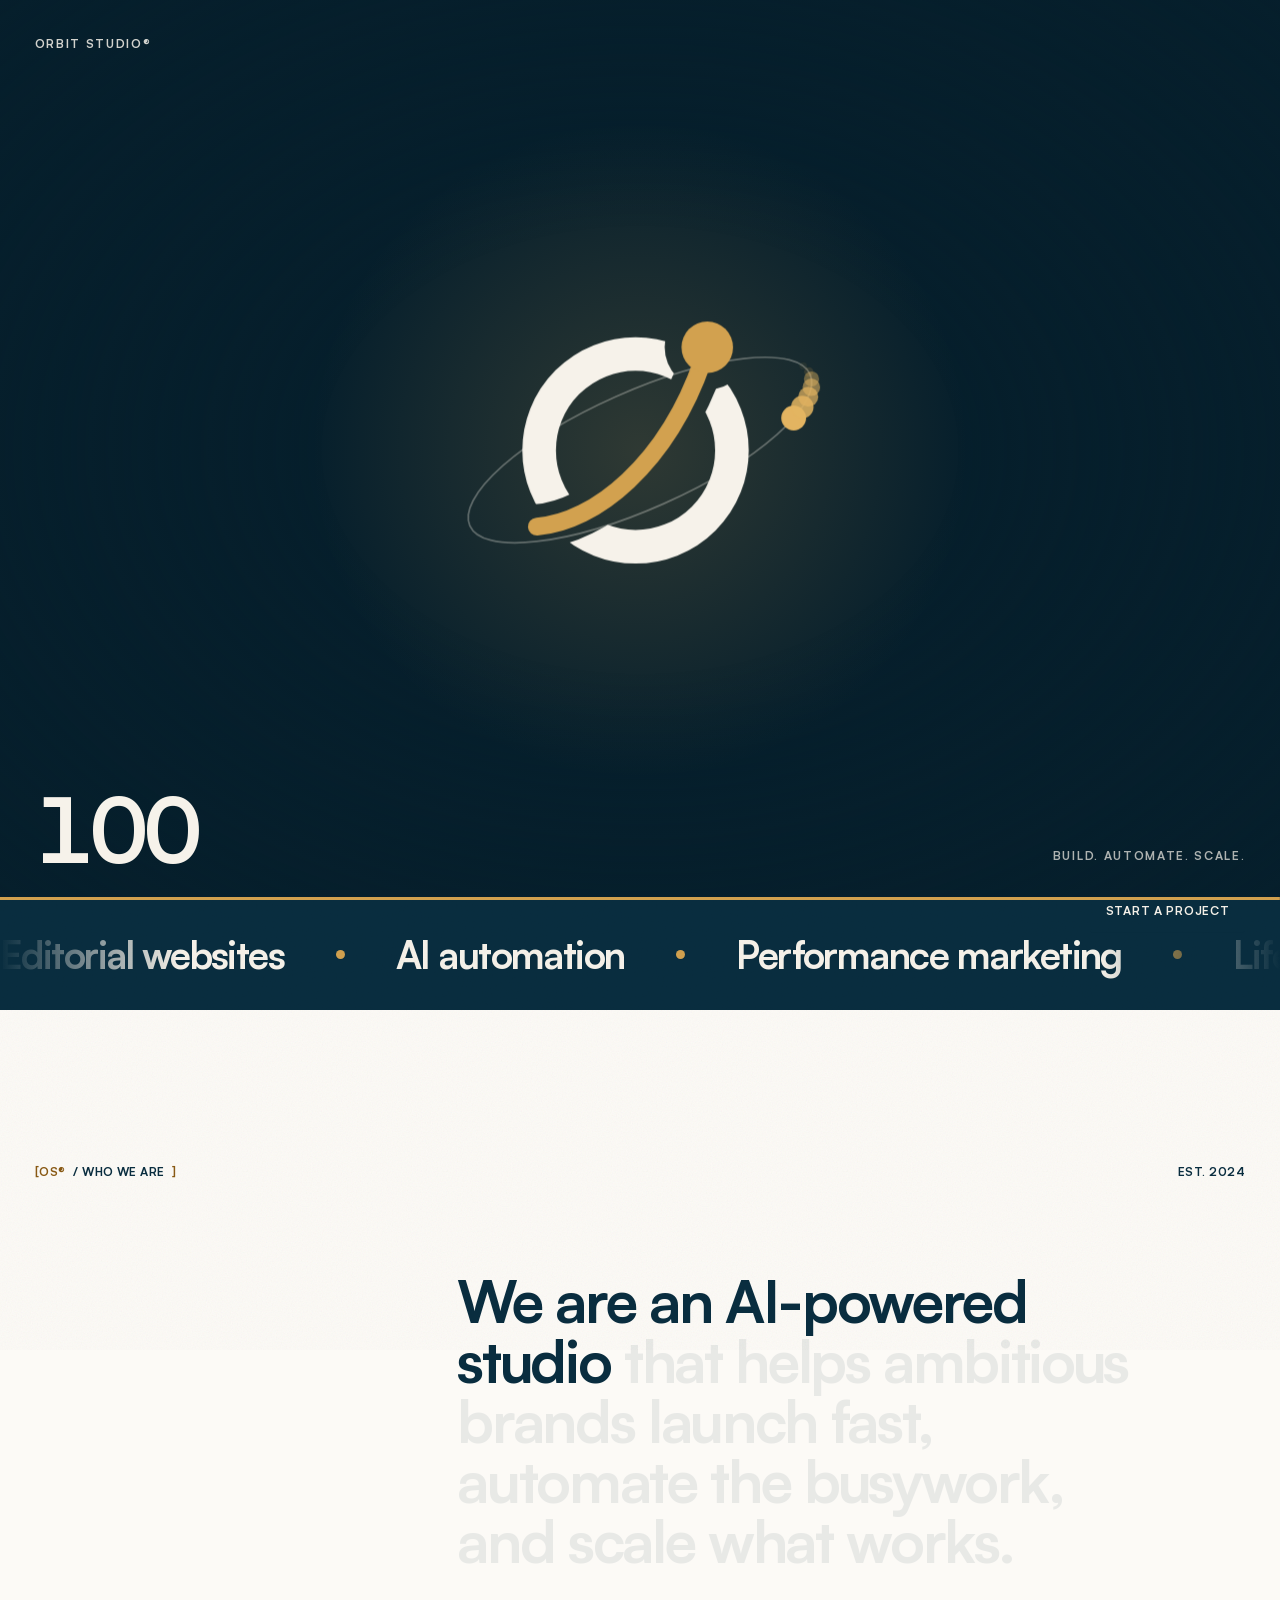
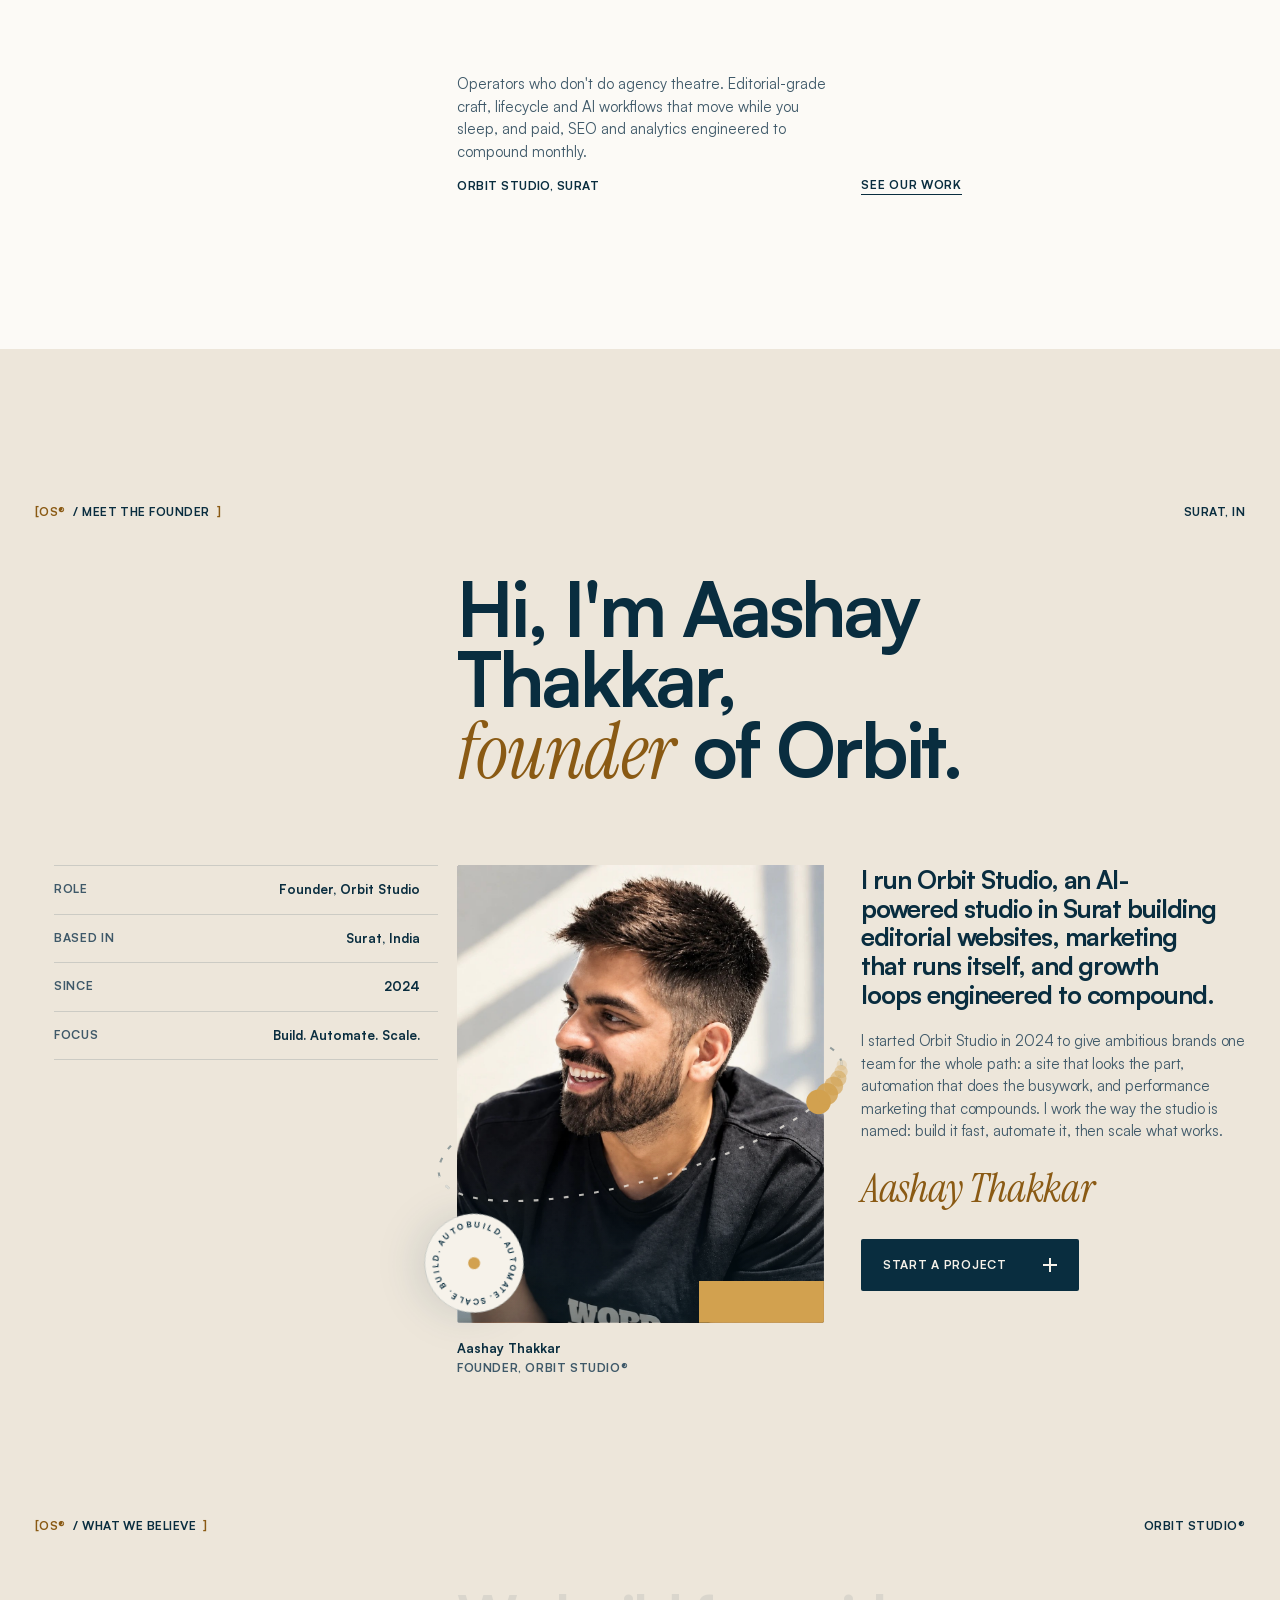
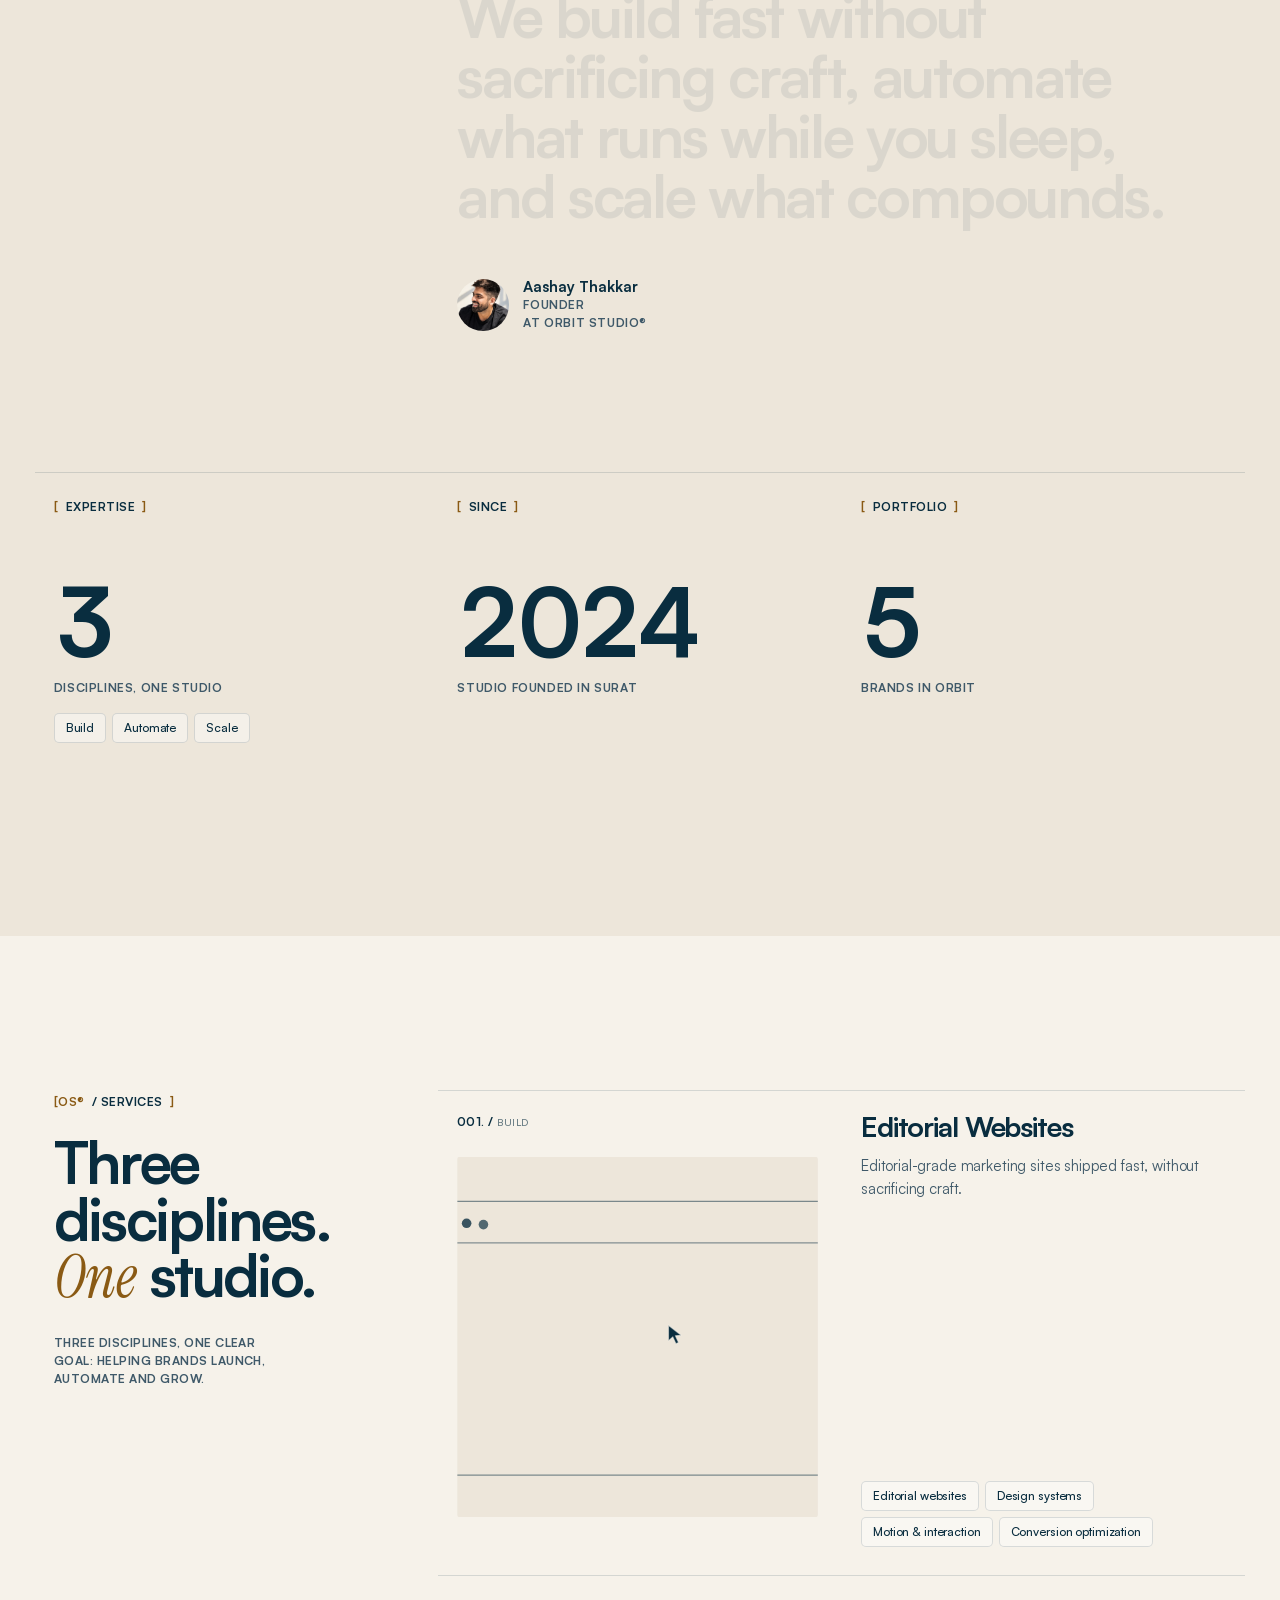
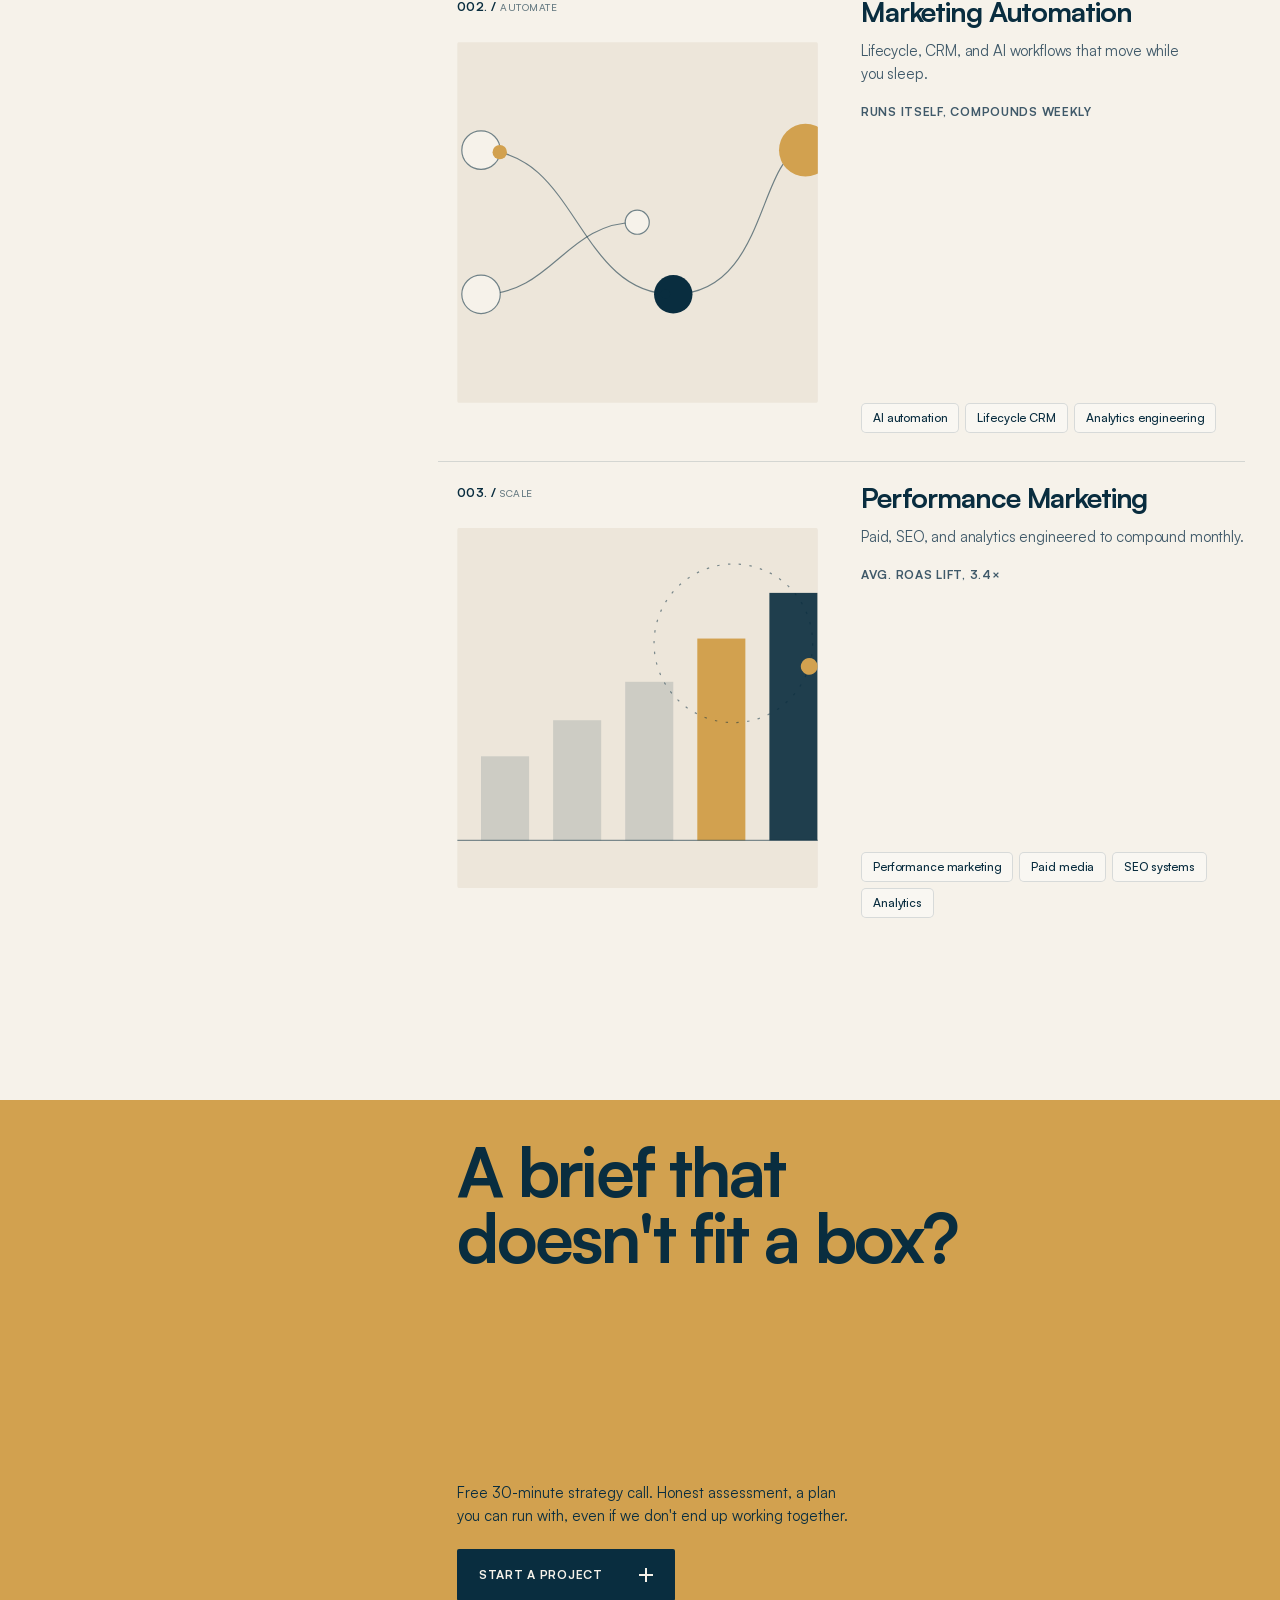
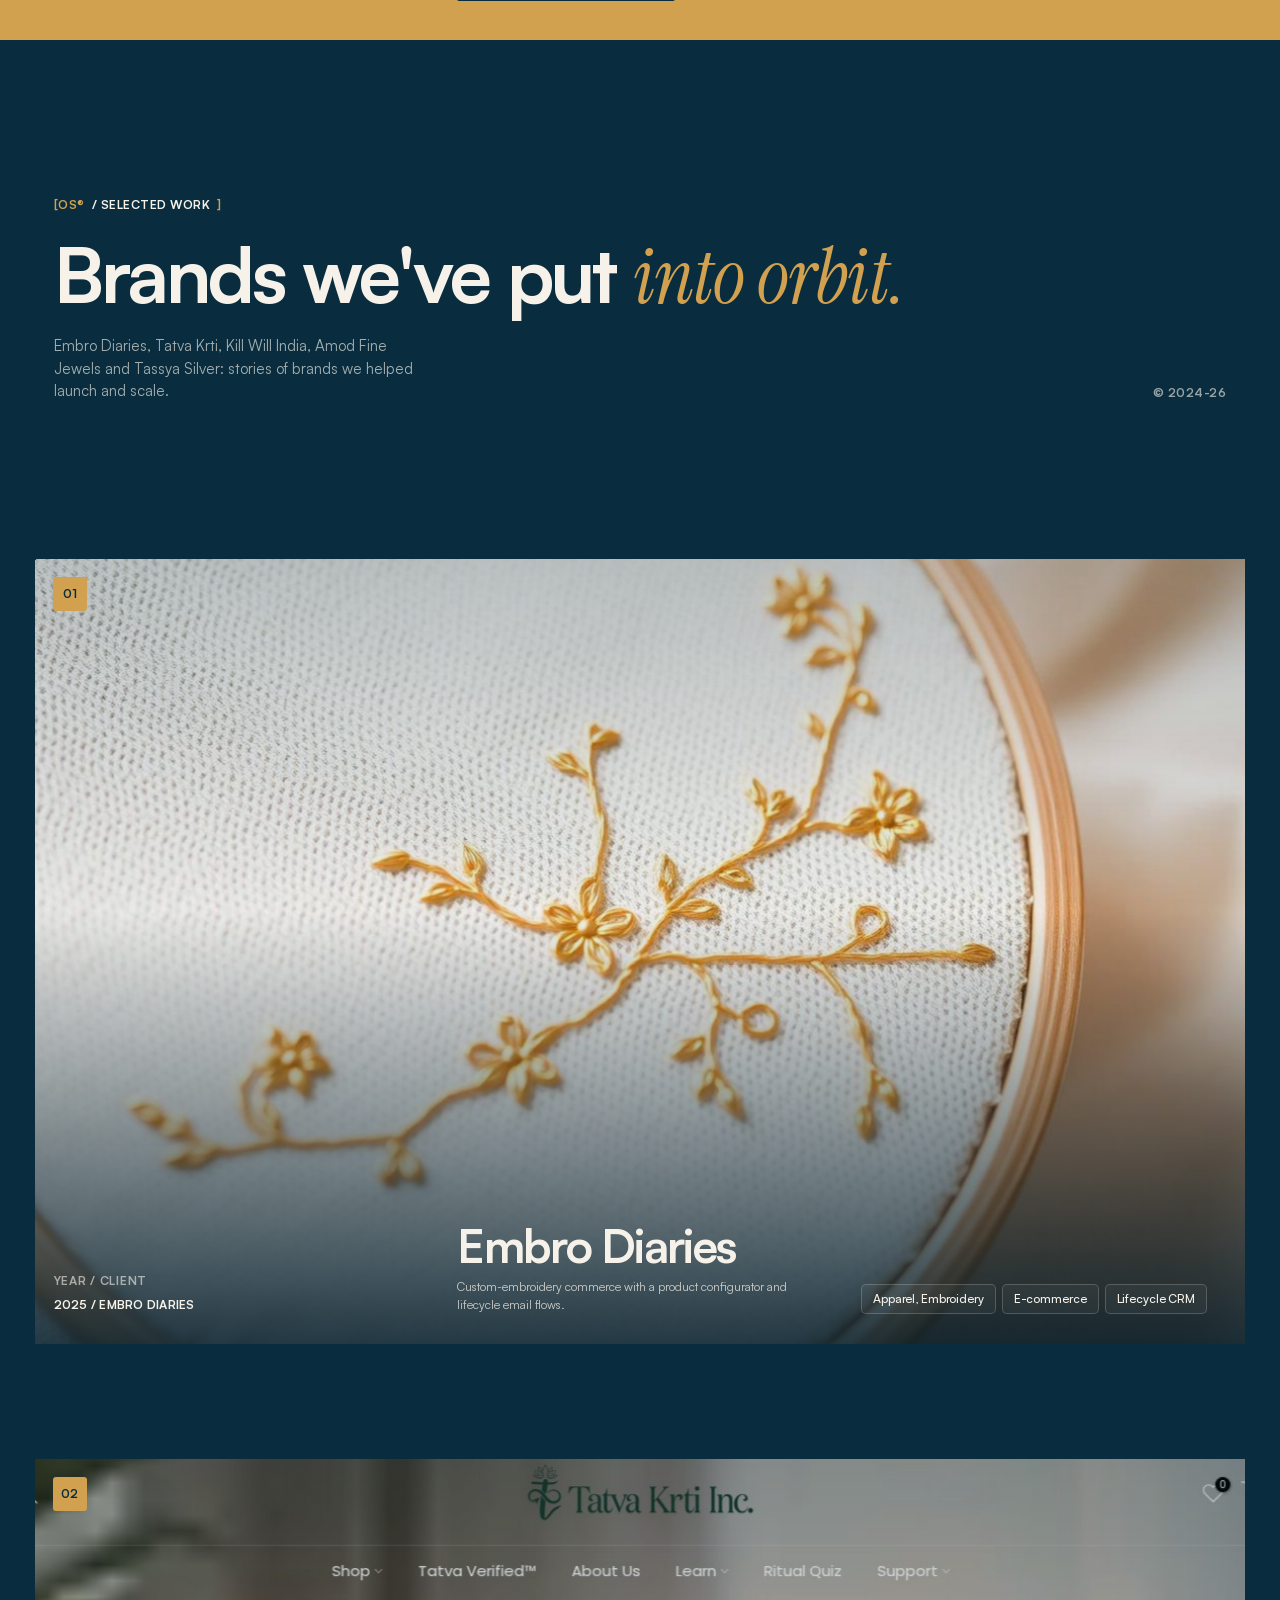
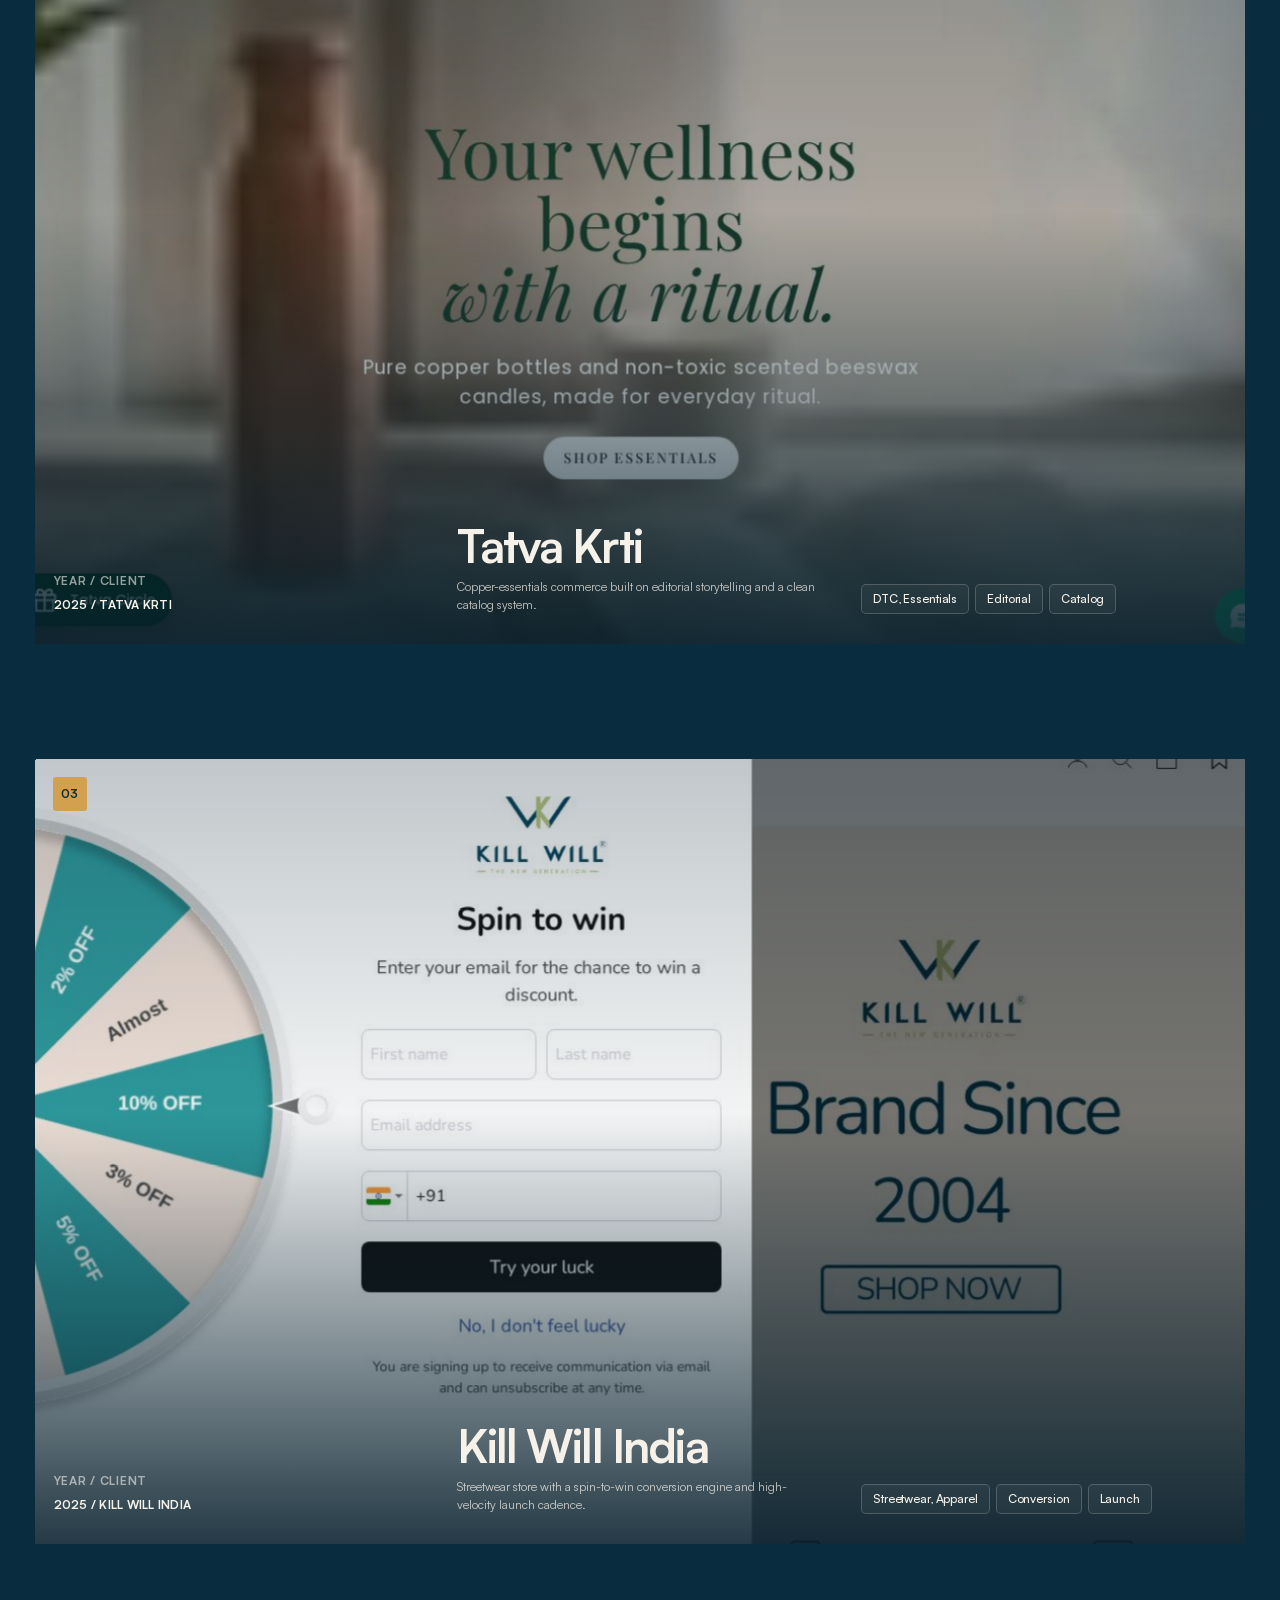
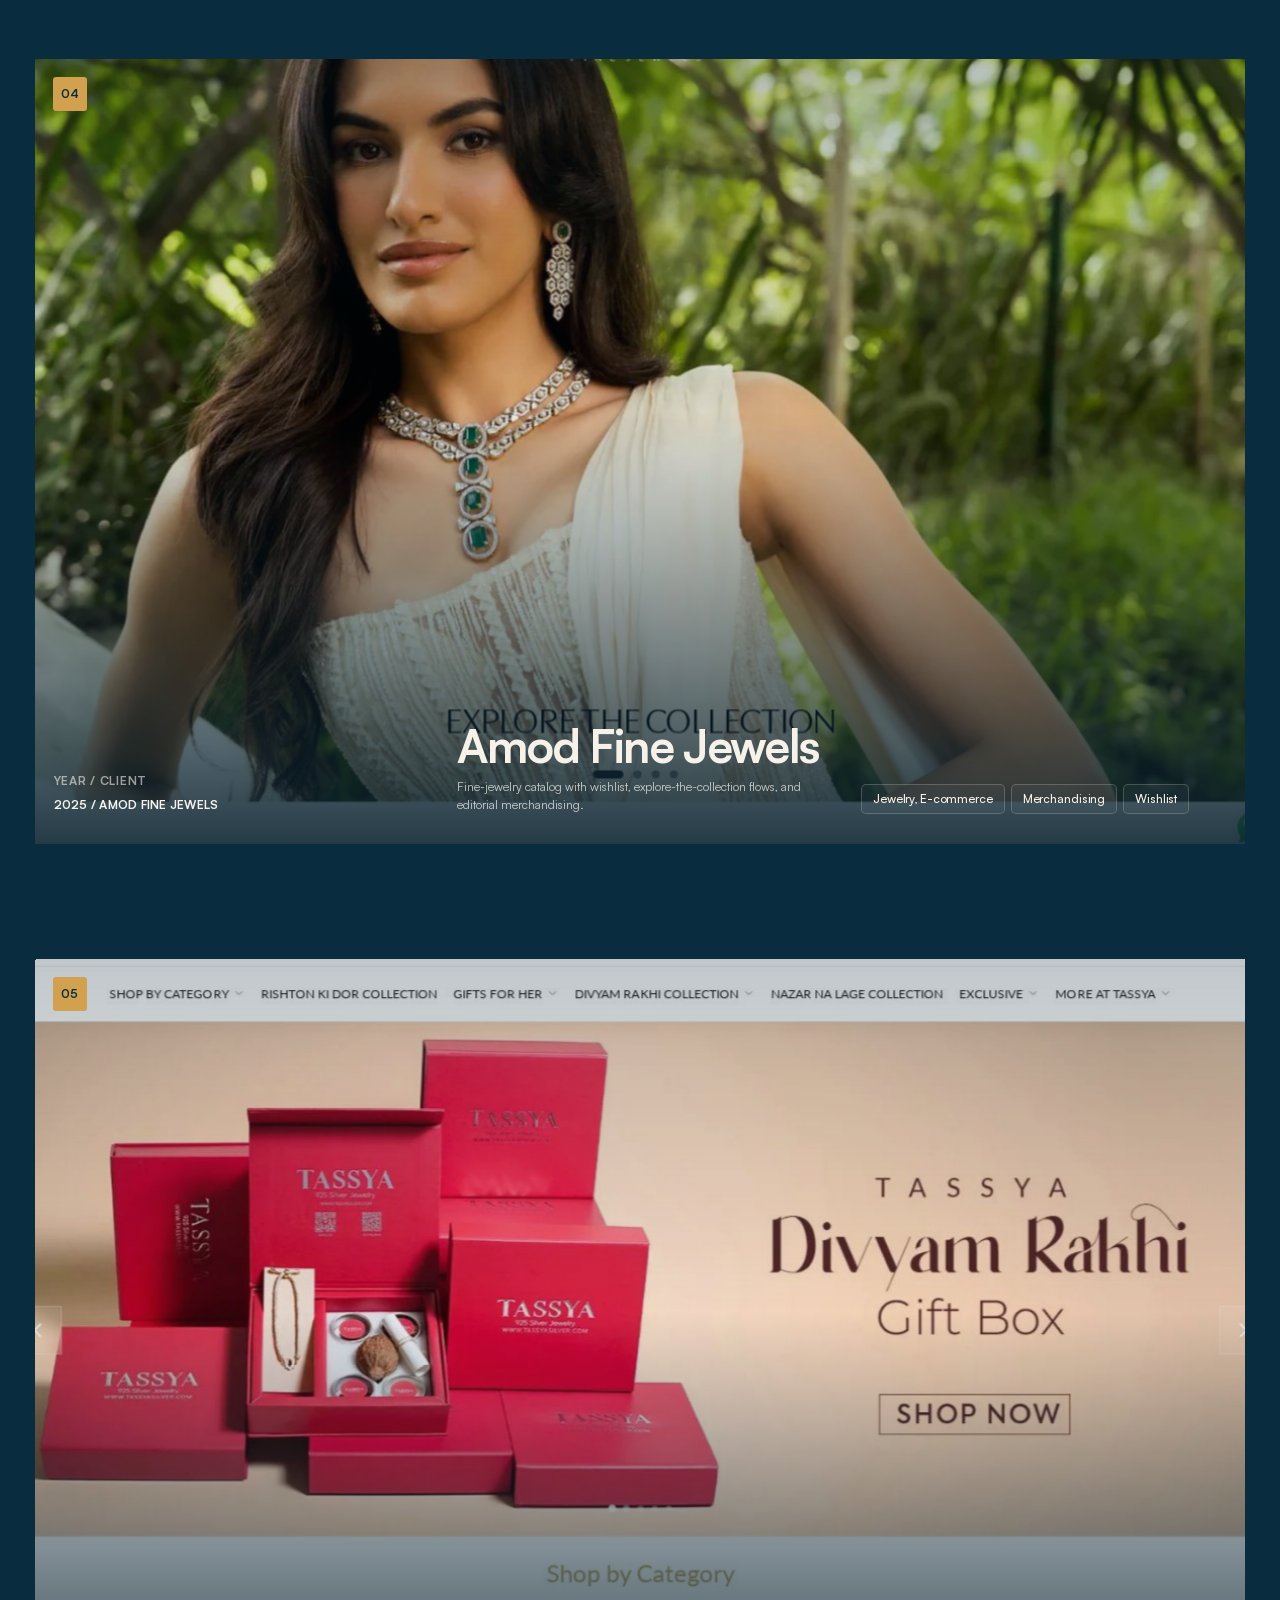
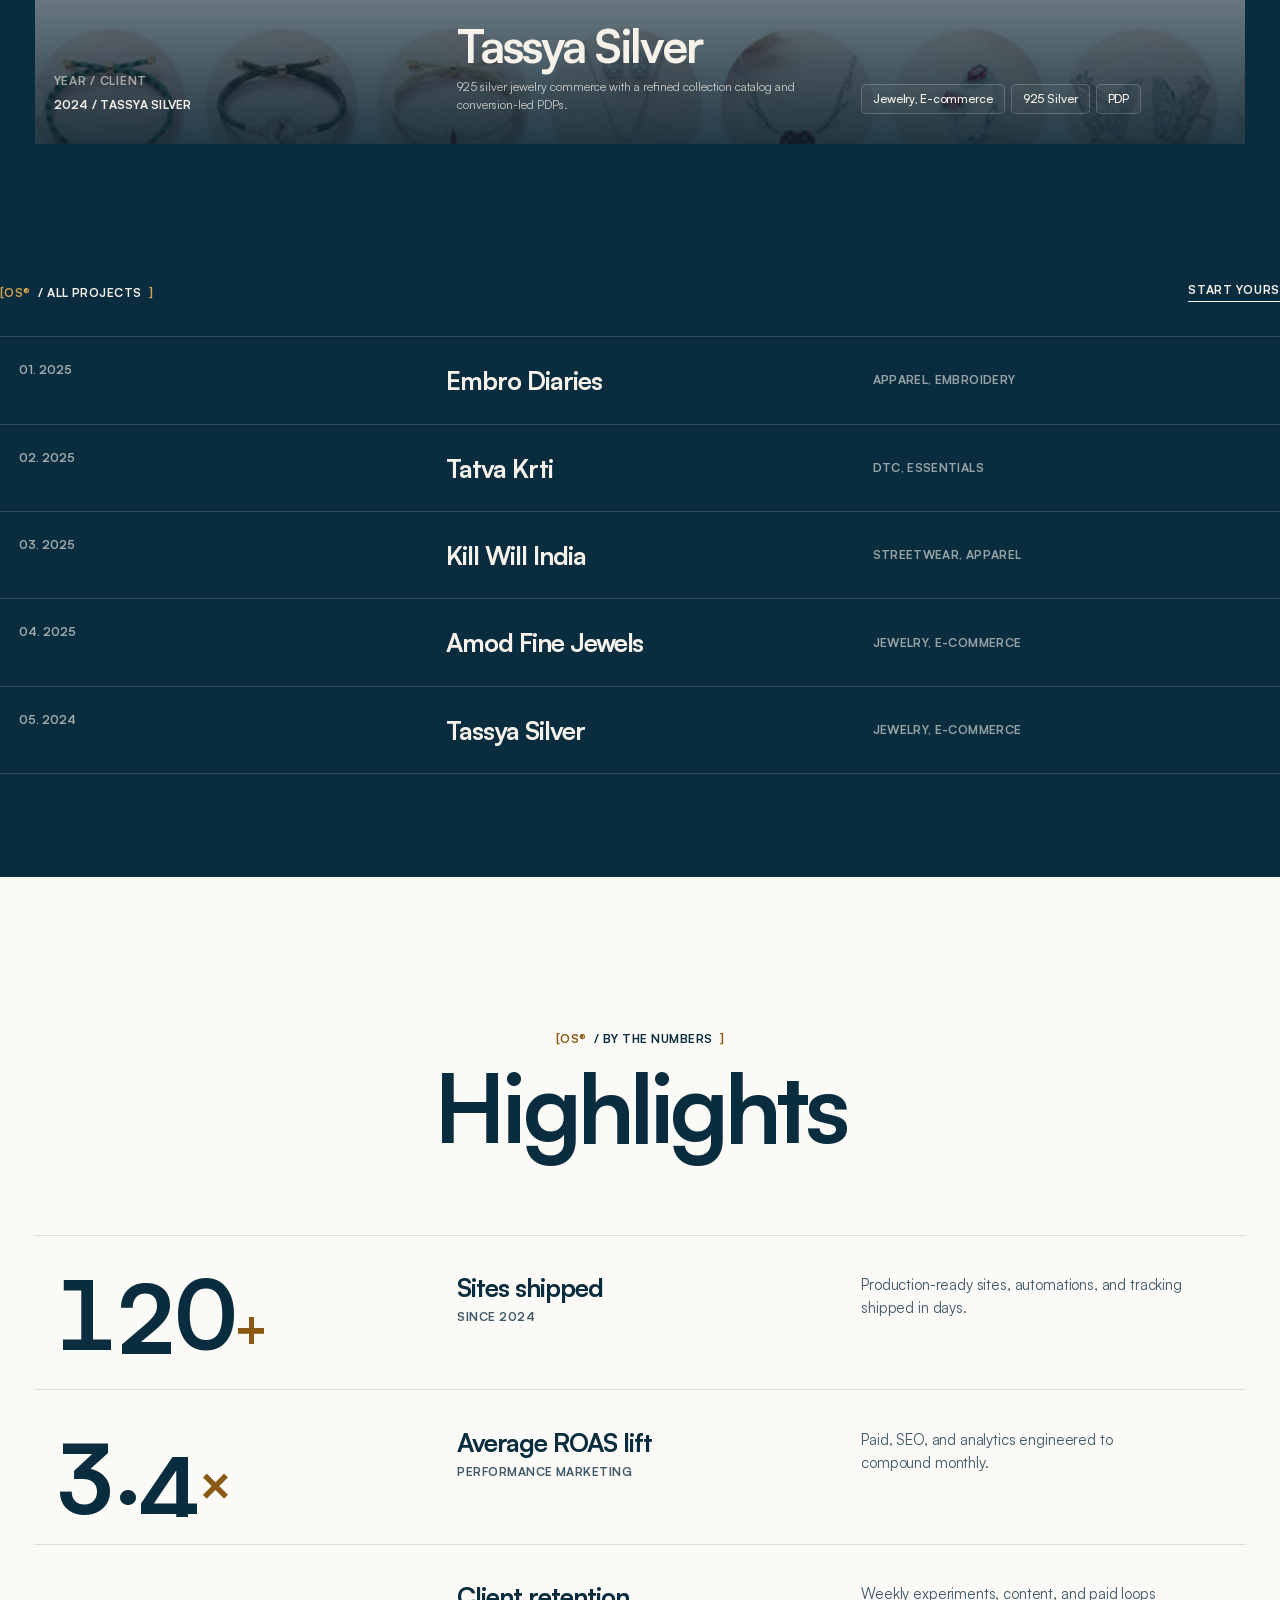
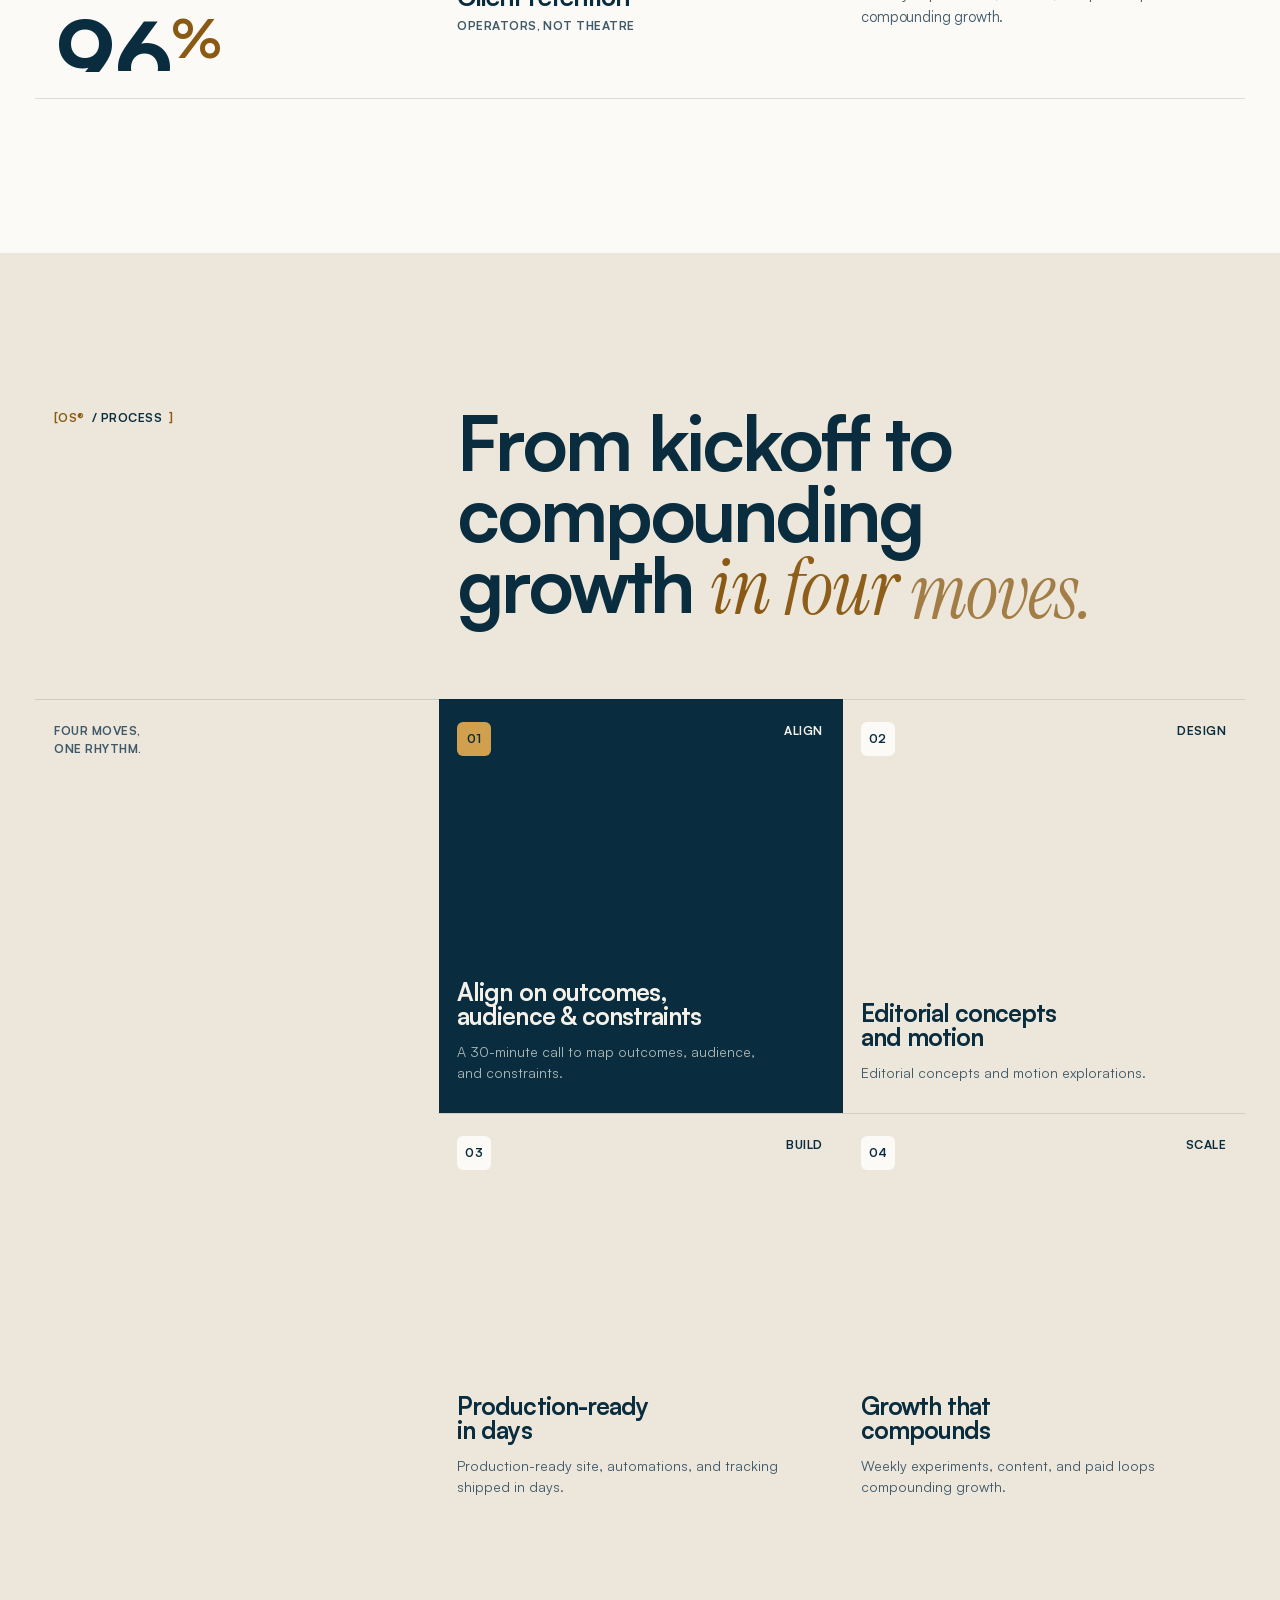
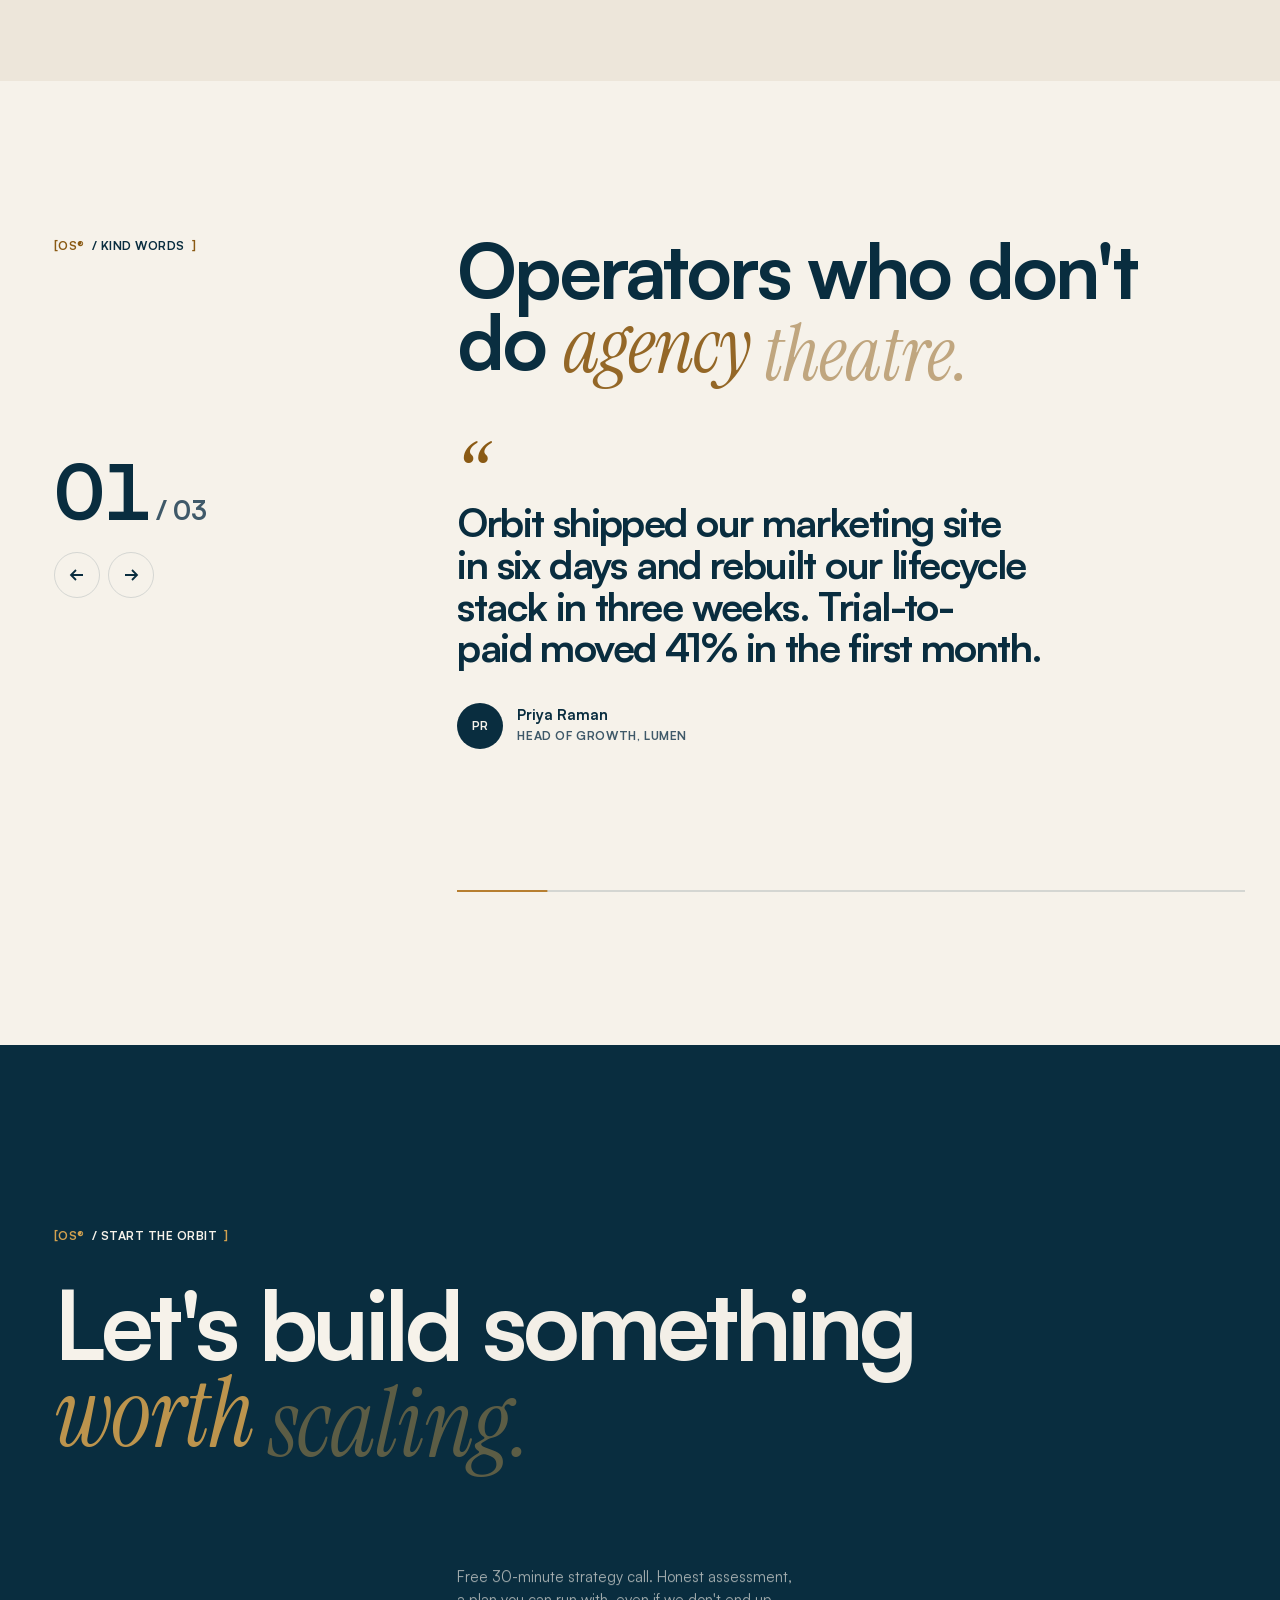
==== commit 61583228: "Route all WhatsApp to +91 79844 30672: forms open WhatsApp with lead details, numbers updated everyw" ====
--- a/index.html
+++ b/index.html
@@ -349,7 +349,7 @@
       <div><h5>Studio</h5><a href="#services" data-cursor-hover>Services</a><a href="#work" data-cursor-hover>Work<sup>05</sup></a><a href="#about" data-cursor-hover>About</a><a href="#founder" data-cursor-hover>Founder</a><a href="#contact" data-cursor-hover>Contact</a></div>
       <div><h5>Capabilities</h5><span>Websites</span><span>Automation</span><span>Performance</span><span>Brand systems</span></div>
     </div>
-    <div><h5>Contacts</h5><a href="tel:+919054170113" data-cursor-hover>+91 90541 70113</a><a href="mailto:support@orbitstudio.co.in" data-cursor-hover>support@orbitstudio.co.in</a><span class="addr">202, Eco Commerz,<br>GD Goenka Canal Road, Vesu,<br>Surat, 395007</span></div>
+    <div><h5>Contacts</h5><a href="tel:+917984430672" data-cursor-hover>+91 79844 30672</a><a href="mailto:support@orbitstudio.co.in" data-cursor-hover>support@orbitstudio.co.in</a><span class="addr">202, Eco Commerz,<br>GD Goenka Canal Road, Vesu,<br>Surat, 395007</span></div>
   </div>
   <div class="bw" aria-hidden="true"><span class="o" id="bwo">orbit</span><span class="s" id="bws">studio</span></div>
   <div class="legal"><span>© 2026 Orbit Studio. All rights reserved.</span><span class="mid">Build. Automate. Scale.</span><a class="totop" href="#top" data-cursor-hover><svg viewBox="0 0 12 12" fill="none" stroke="currentColor" stroke-width="1.8" aria-hidden="true"><path d="M6 11V1M1.5 5.5L6 1l4.5 4.5"/></svg>Back to top</a></div>
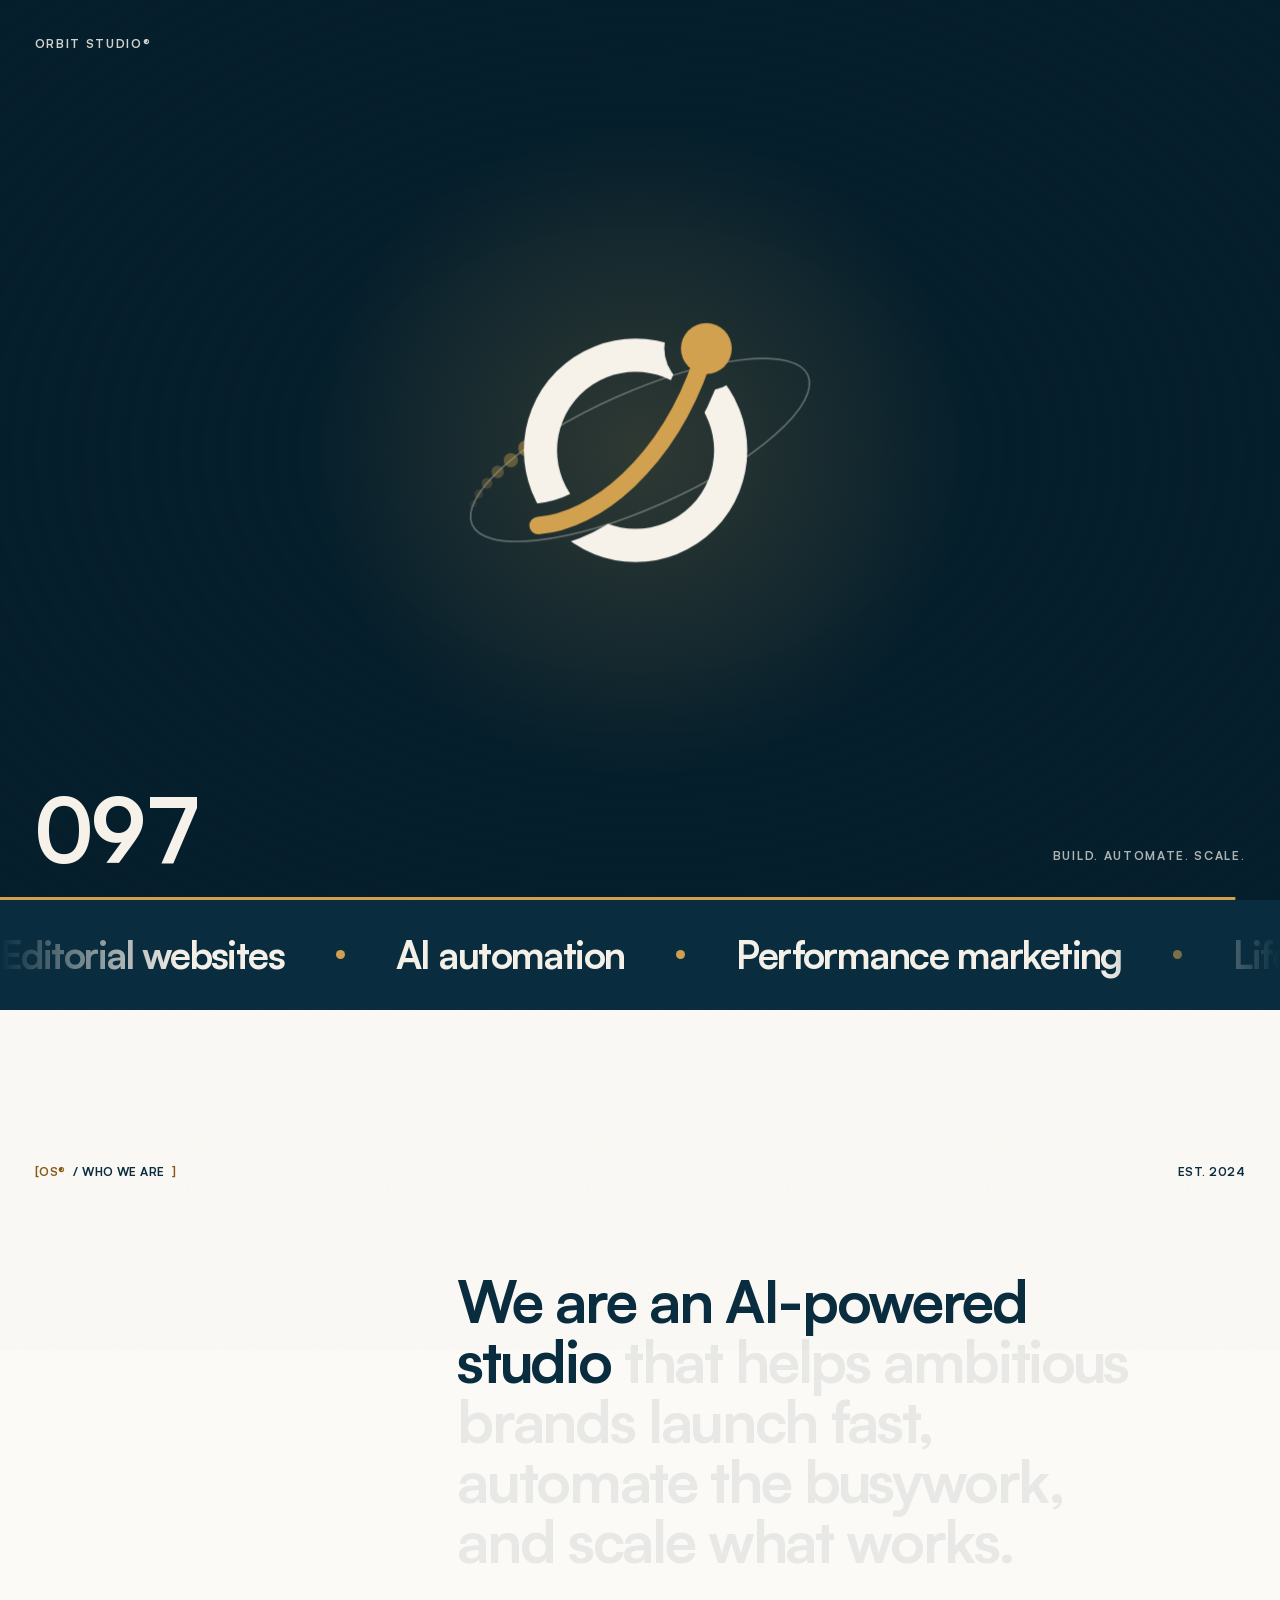
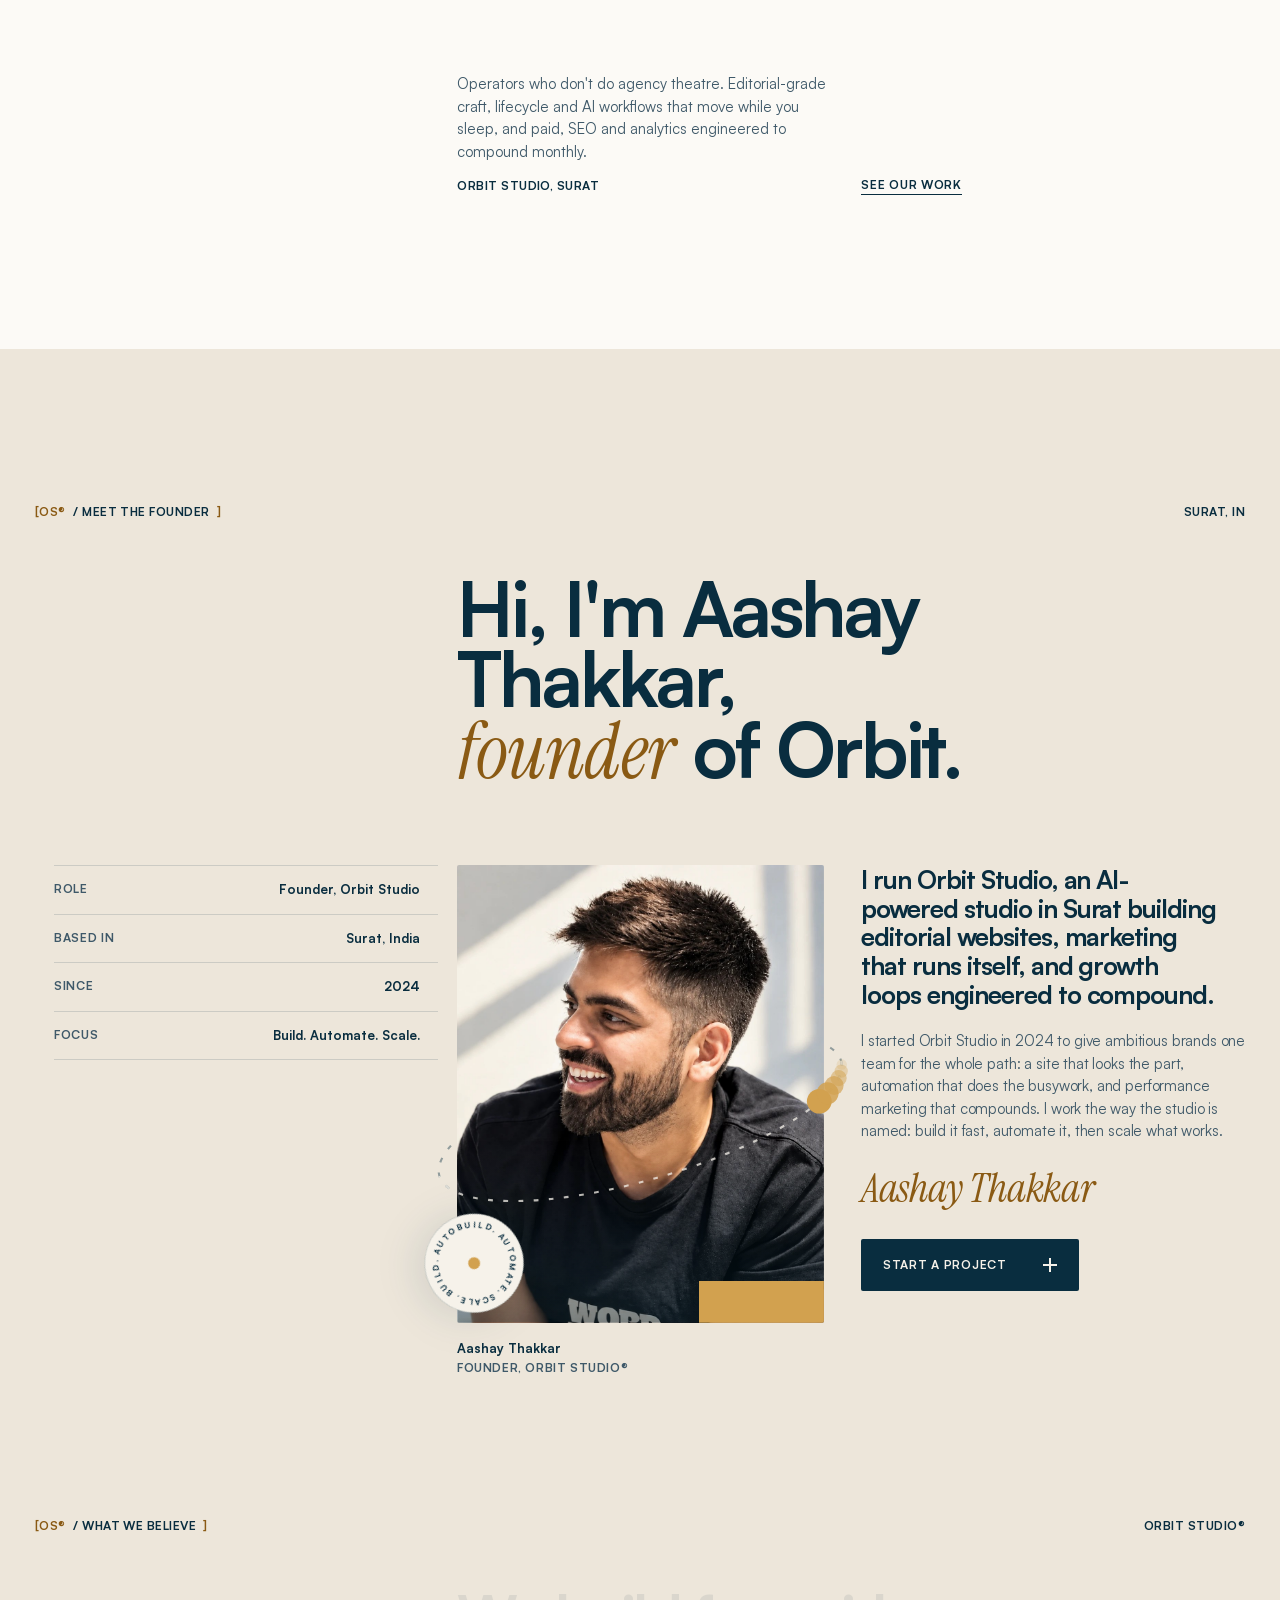
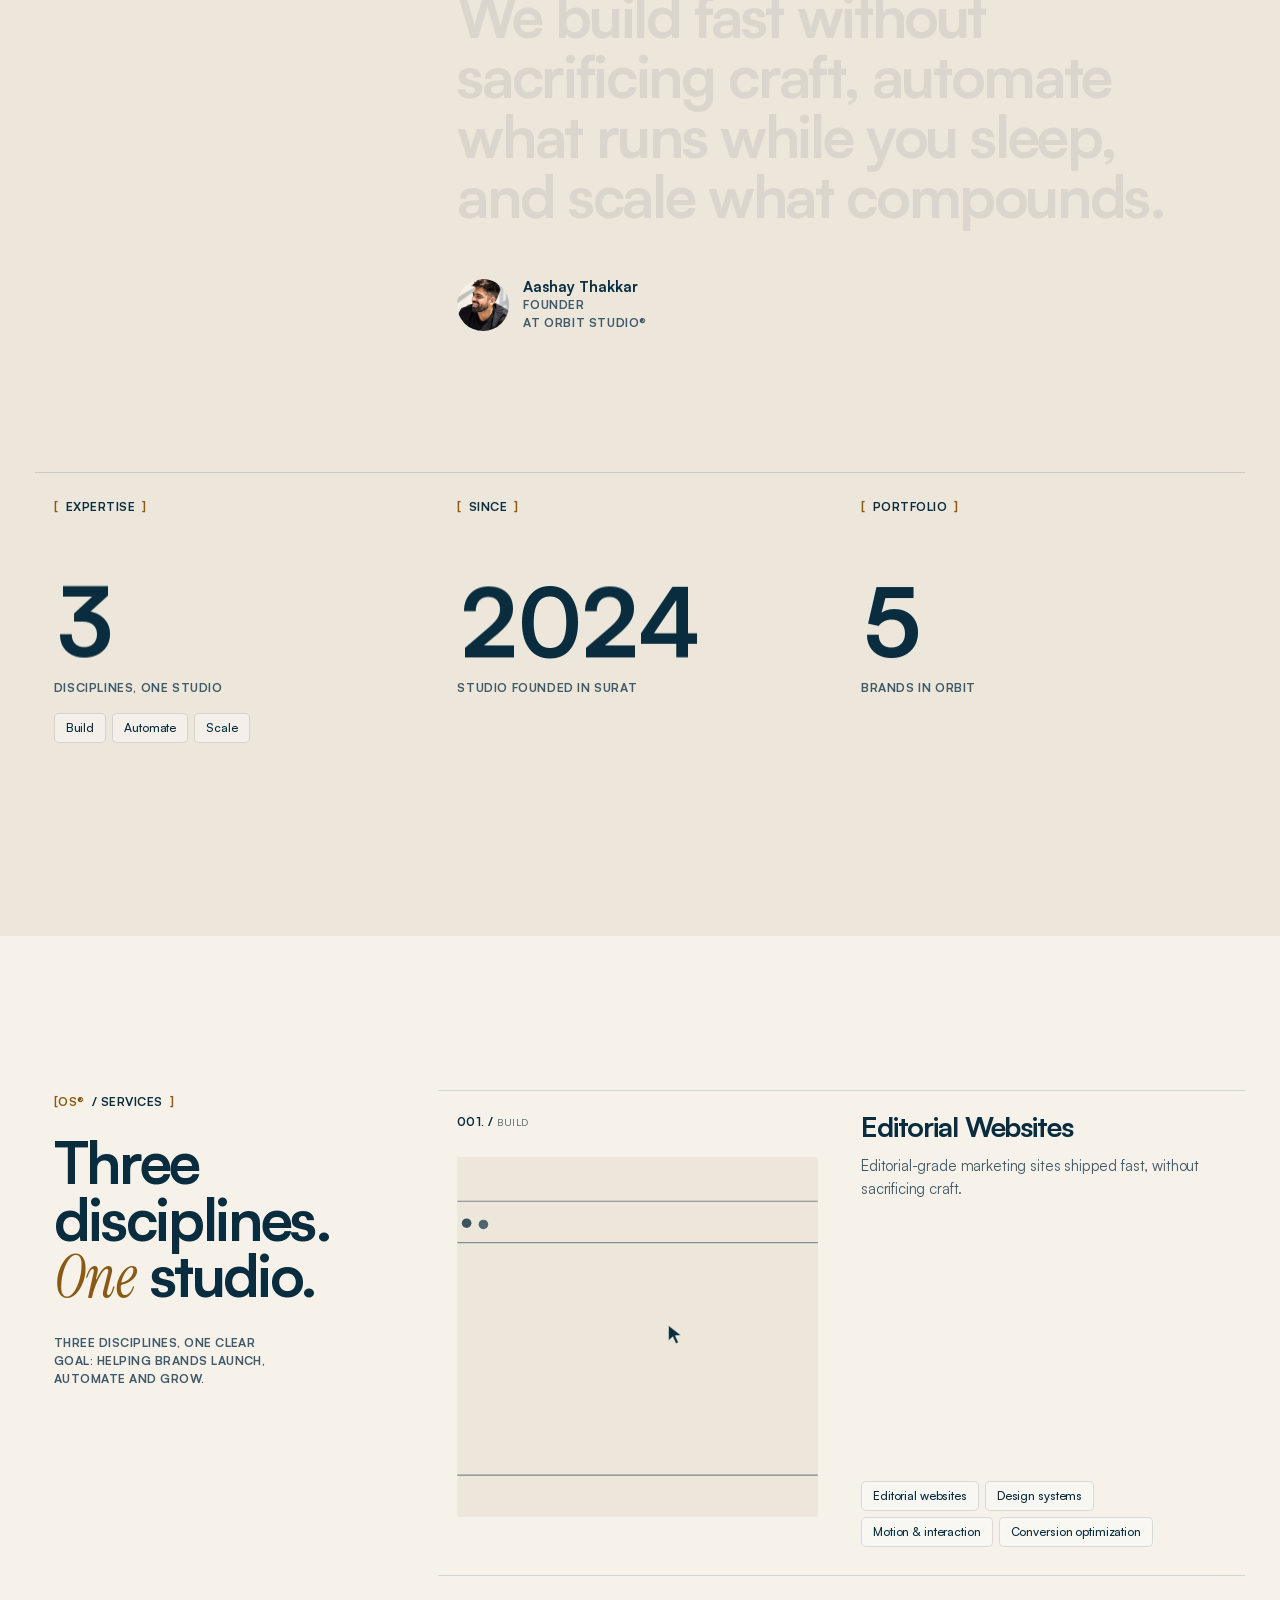
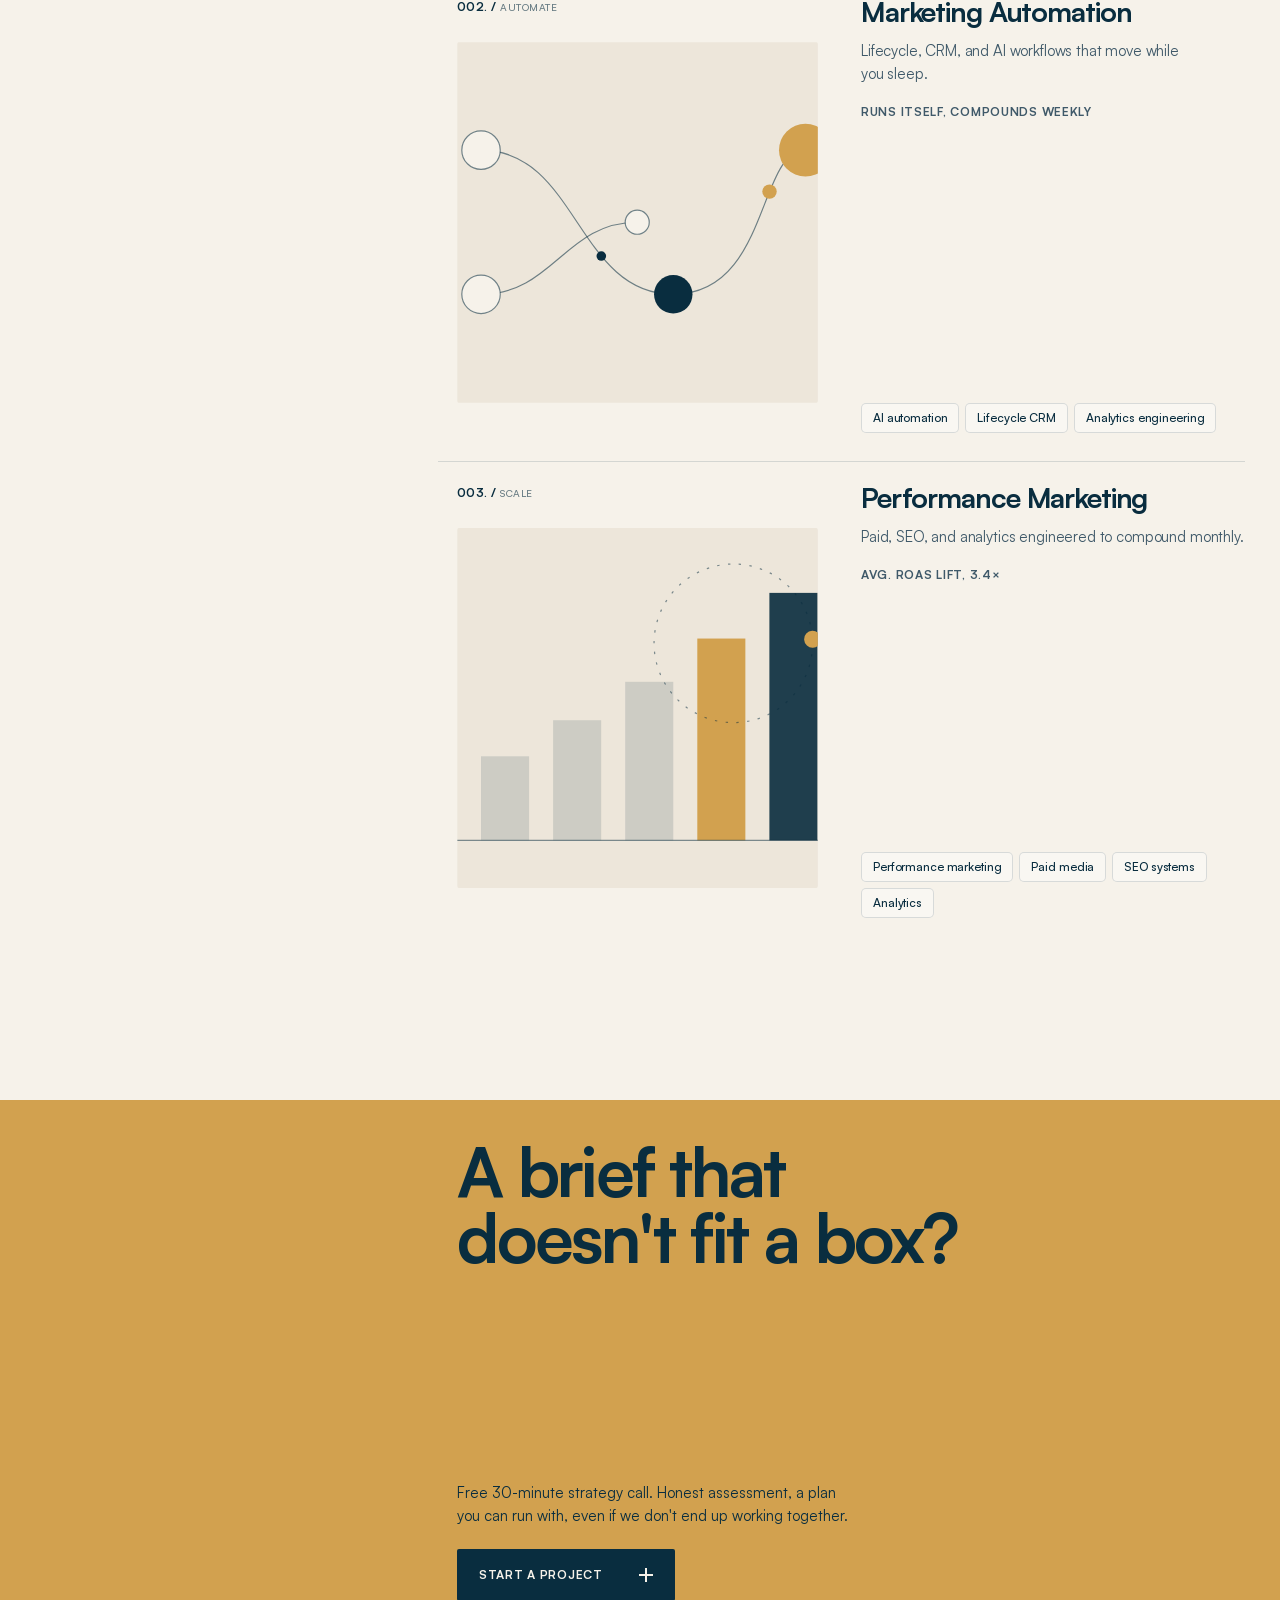
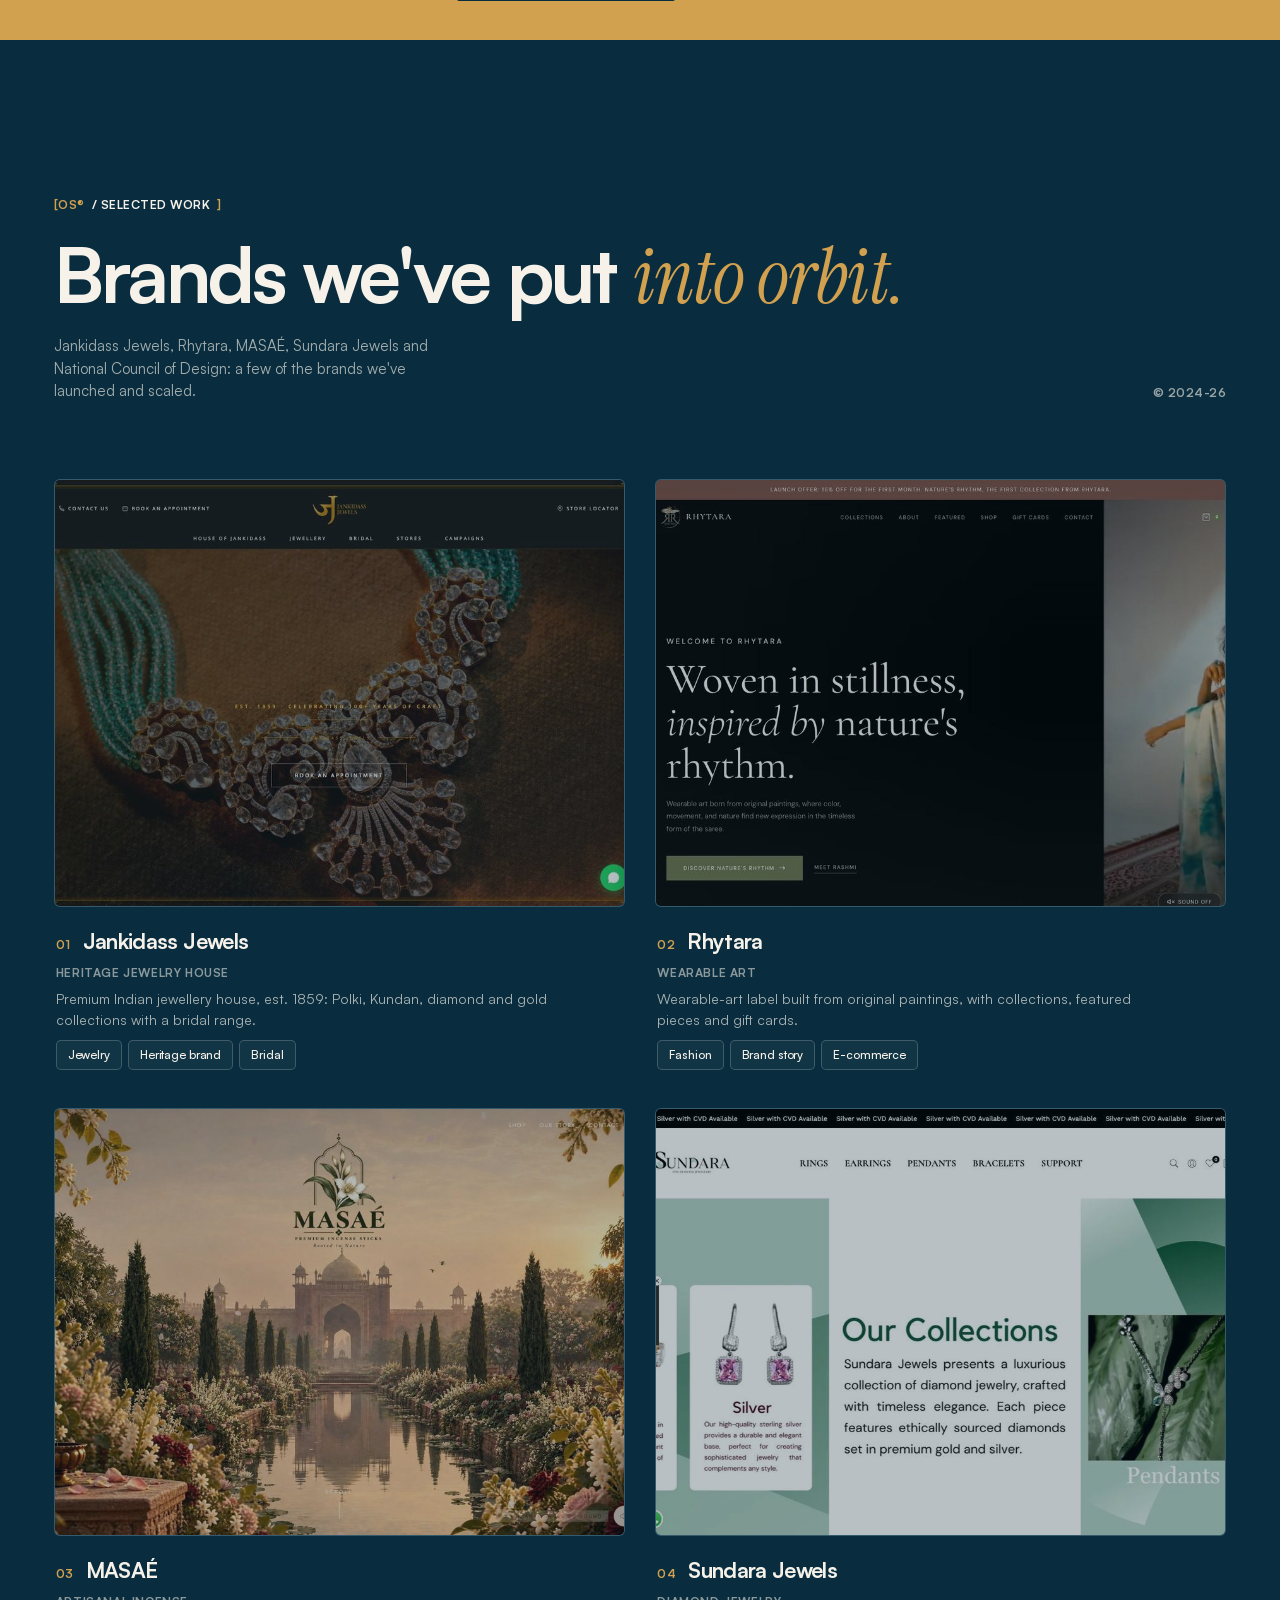
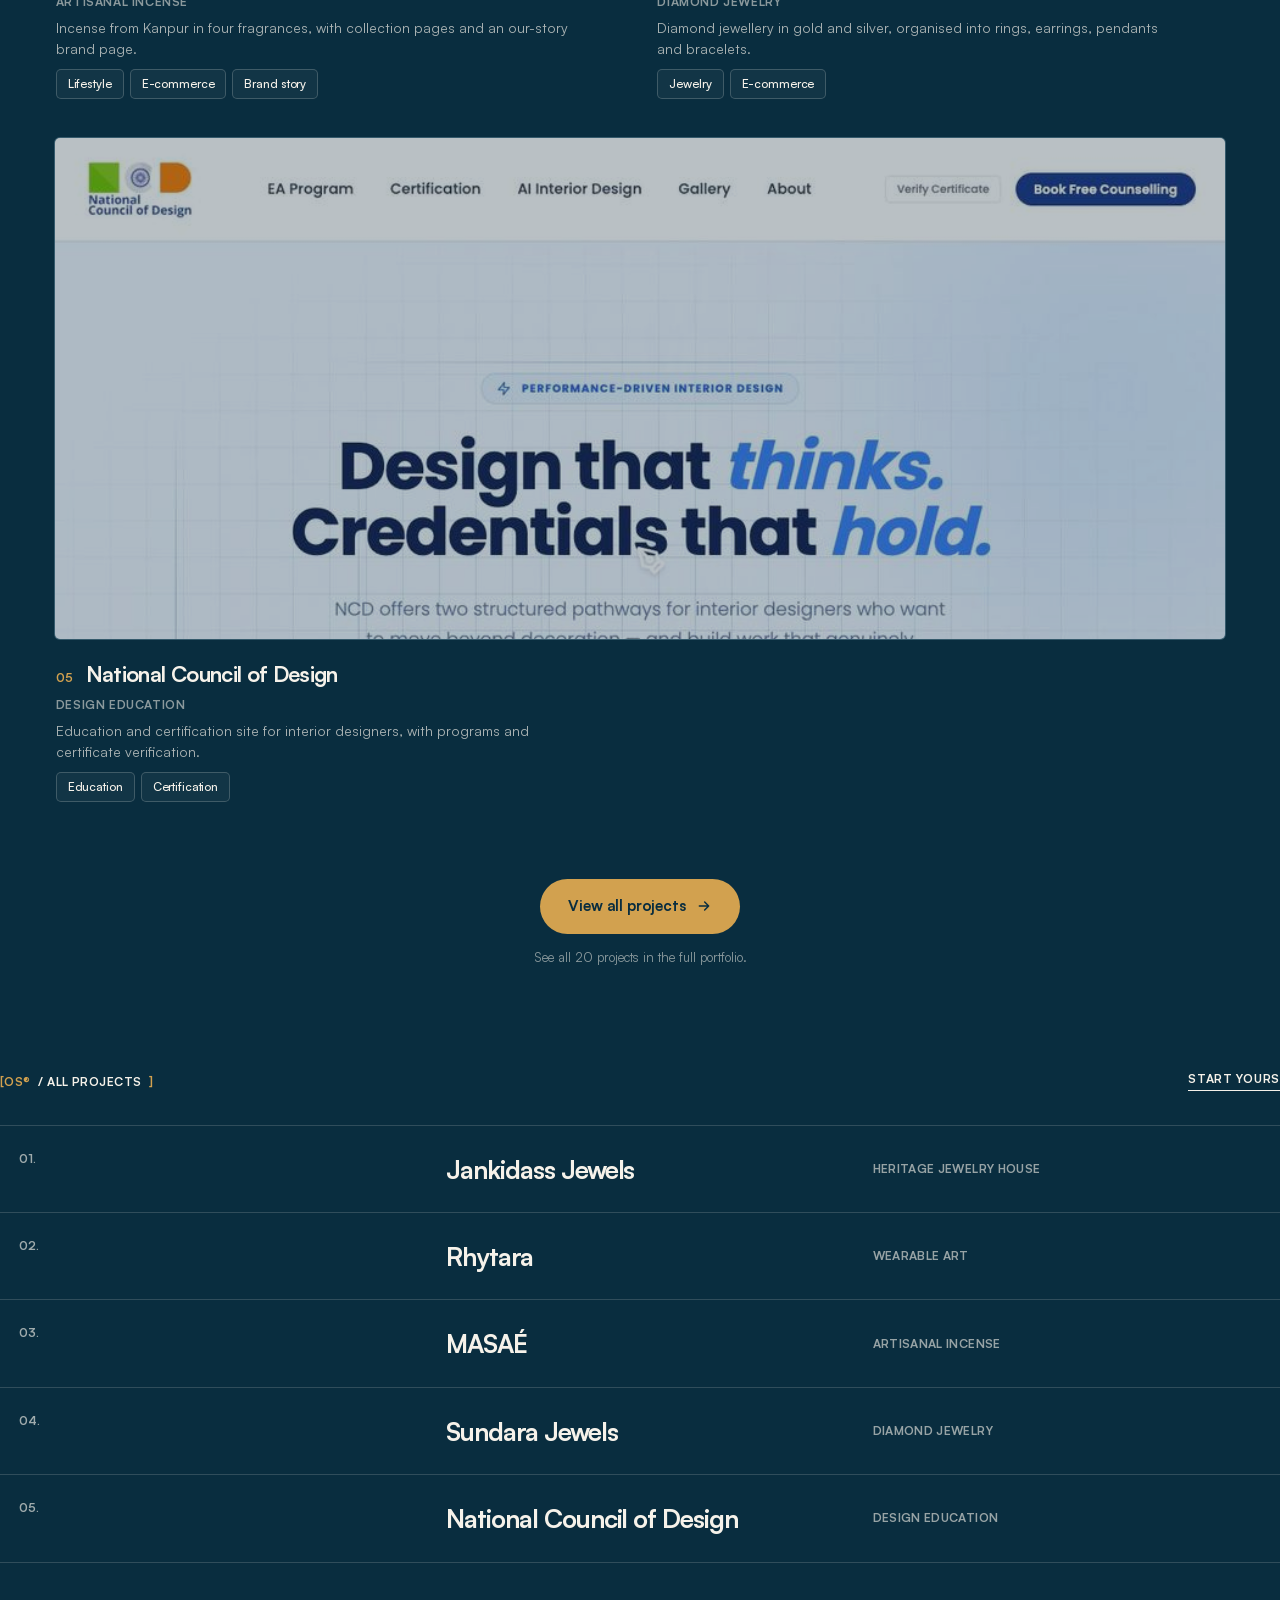
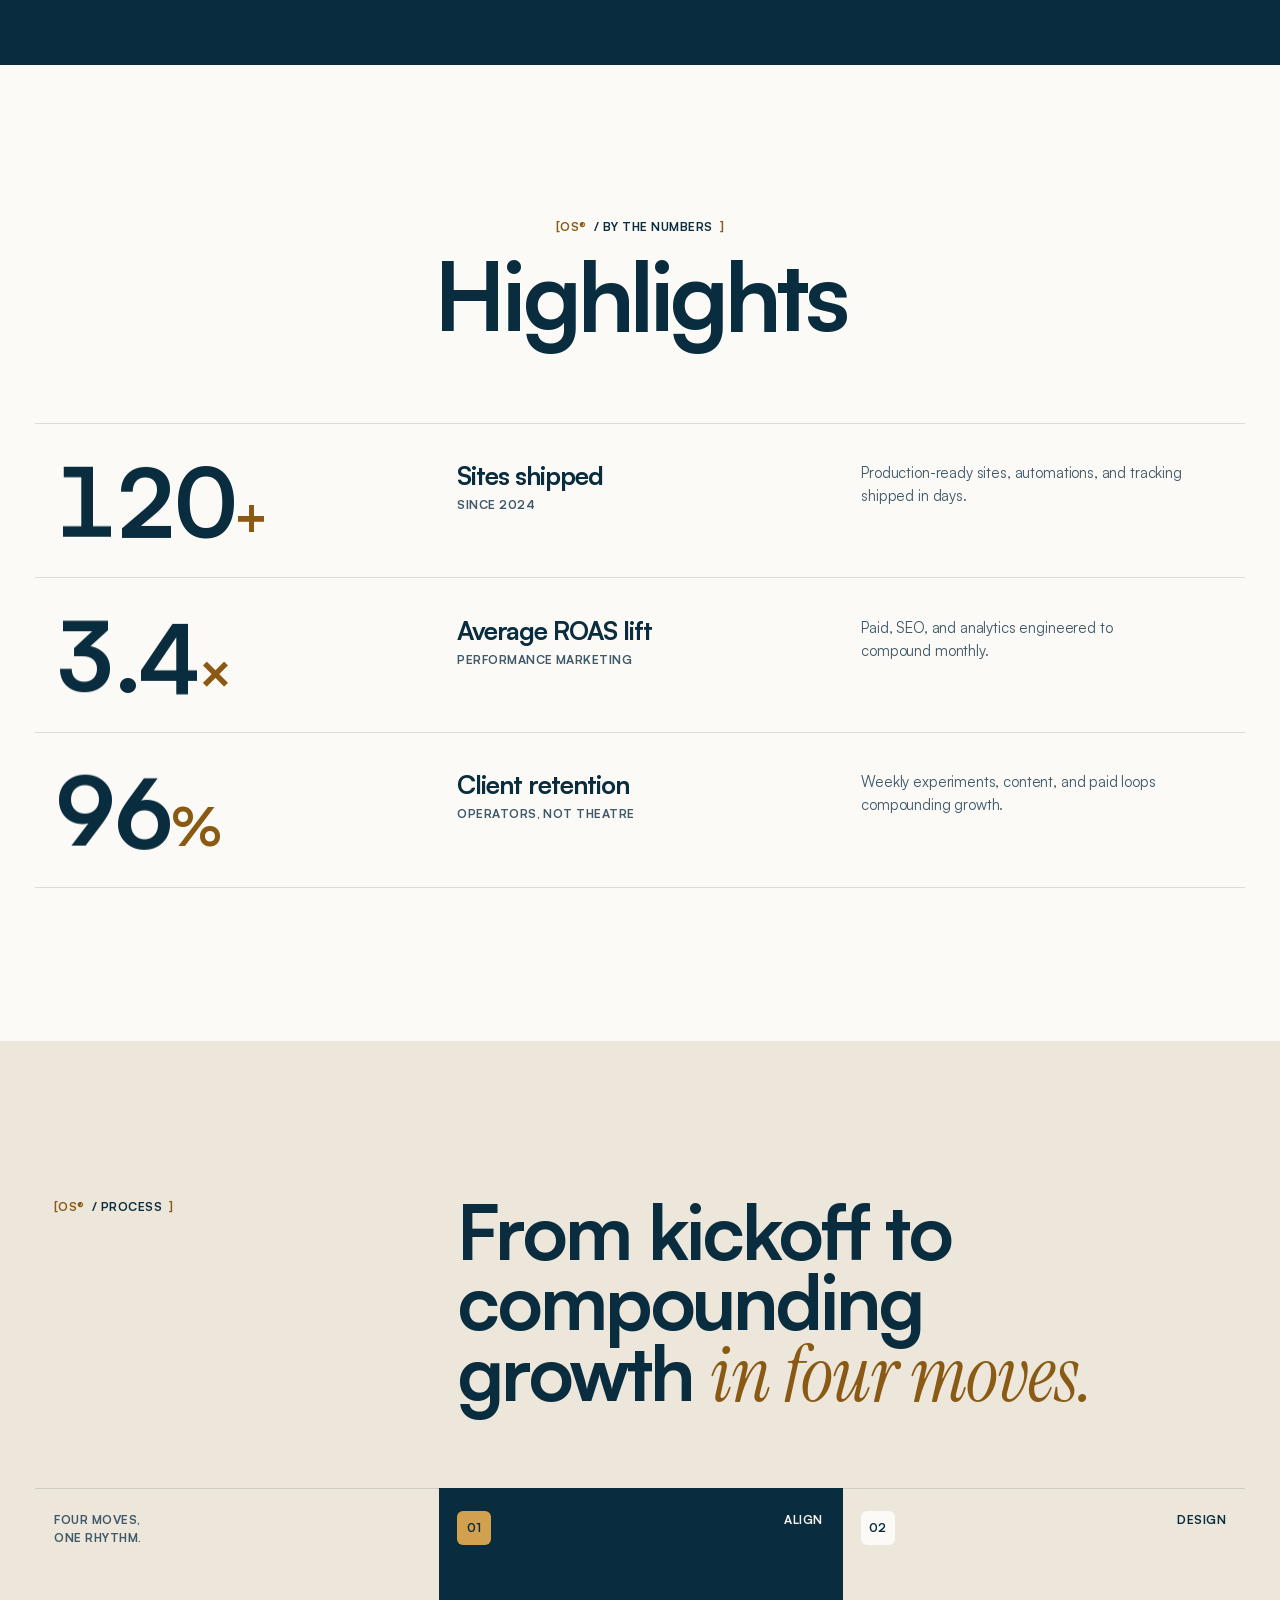
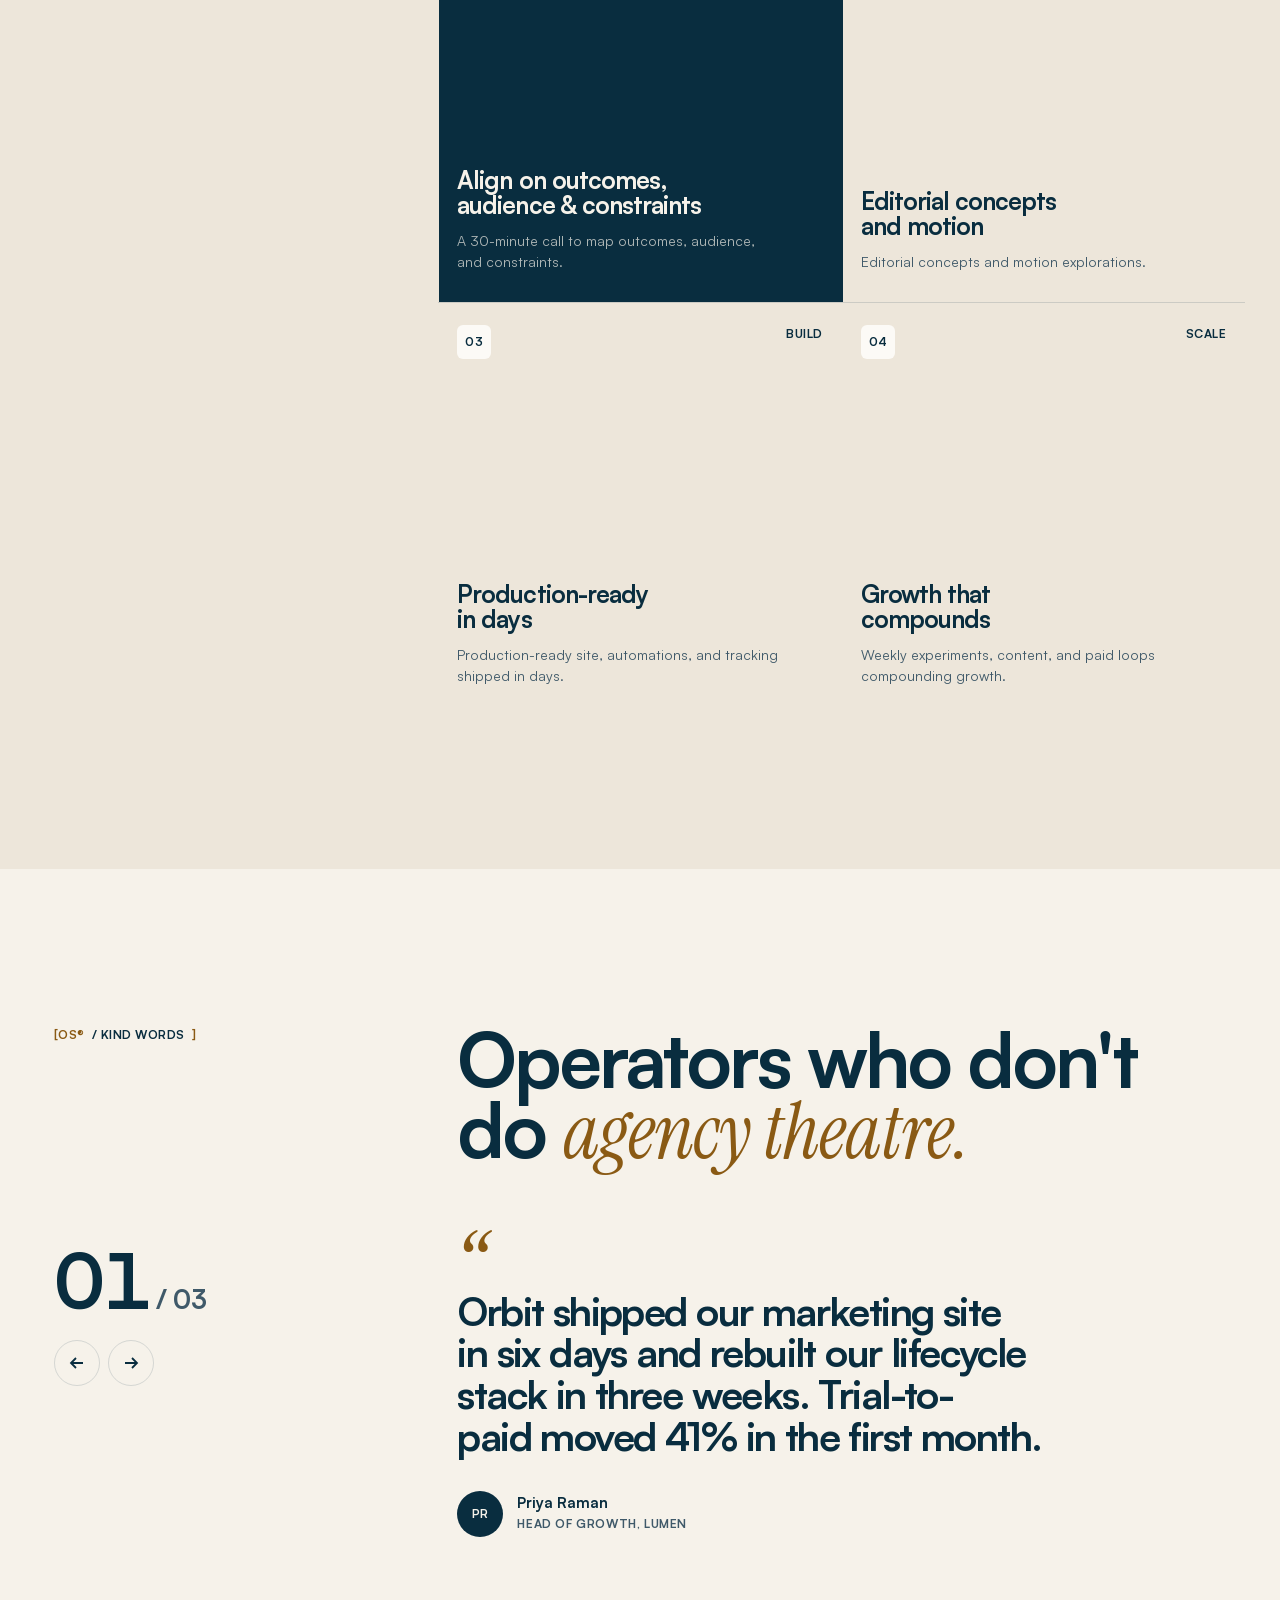
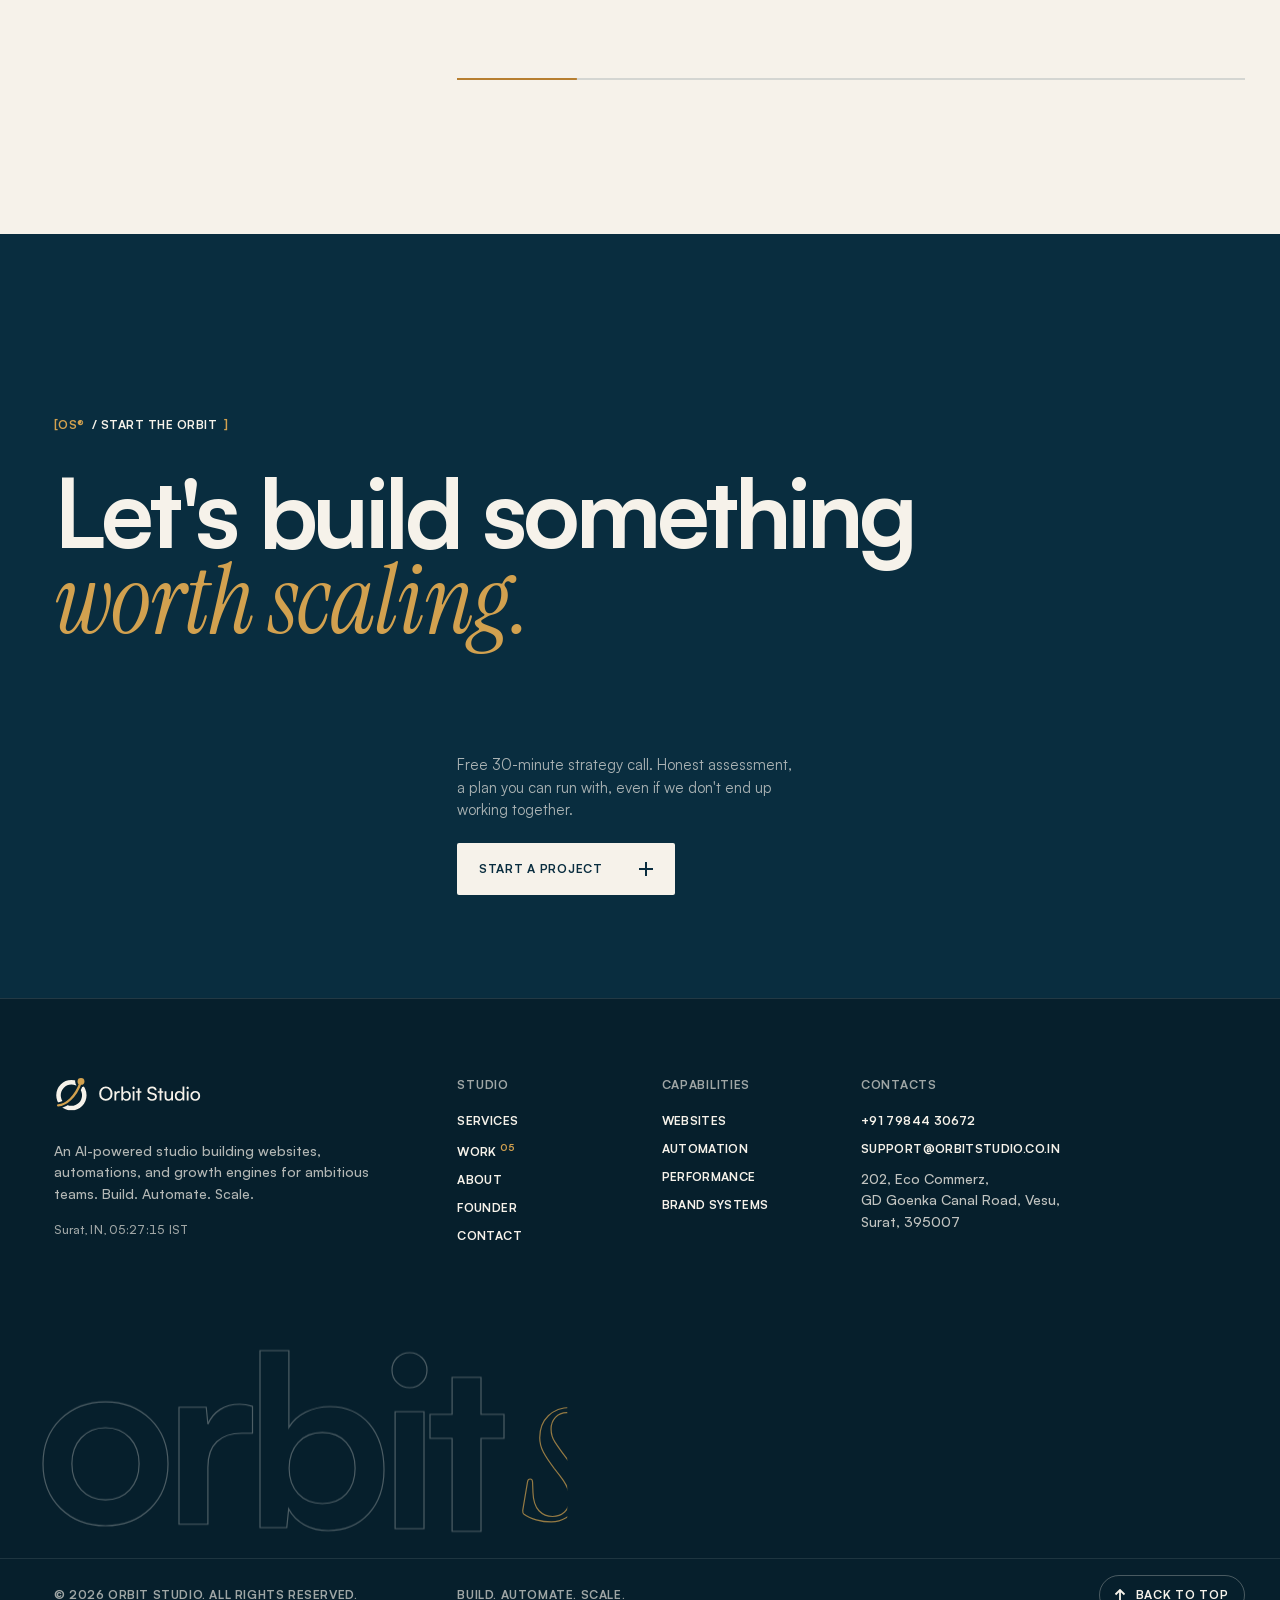
==== commit 429a9673: "Work section: calm grid, new featured brands, View all projects CTA Co-Authored-By: Claude Sonnet 5." ====
--- a/index.html
+++ b/index.html
@@ -253,27 +253,30 @@
 
 <!-- WORK -->
 <section class="work dark" id="work">
-  <div class="wrap hd"><div class="l"><span class="label"><span class="tag">[OS®</span><span>/ Selected work</span><span class="tag">]</span></span><h2 class="big" data-split style="margin-top:22px">Brands we've put <span class="accent">into orbit.</span></h2><p data-fade>Embro Diaries, Tatva Krti, Kill Will India, Amod Fine Jewels and Tassya Silver: stories of brands we helped launch and scale.</p></div><span class="r">© 2024-26</span></div>
-  <div class="stack" id="stack">
-    <article class="case" data-case><a class="box" href="https://embrodiaries.com/" target="_blank" rel="noopener" data-view><img src="assets/work/embrodiaries.jpg" alt="Embro Diaries website" width="1280" height="900" loading="lazy" decoding="async"><span class="idx">01</span>
-      <div class="info"><div><div class="k">Year / Client</div><div class="v">2025 / Embro Diaries</div></div><div><h3>Embro Diaries</h3><p class="cat">Custom-embroidery commerce with a product configurator and lifecycle email flows.</p></div><div class="tags"><span class="chip">Apparel, Embroidery</span><span class="chip">E-commerce</span><span class="chip">Lifecycle CRM</span></div></div></a></article>
-    <article class="case" data-case><a class="box" href="https://tatvakrti.com/" target="_blank" rel="noopener" data-view><img src="assets/work/tatvakrti.jpg" alt="Tatva Krti website" width="1280" height="900" loading="lazy" decoding="async"><span class="idx">02</span>
-      <div class="info"><div><div class="k">Year / Client</div><div class="v">2025 / Tatva Krti</div></div><div><h3>Tatva Krti</h3><p class="cat">Copper-essentials commerce built on editorial storytelling and a clean catalog system.</p></div><div class="tags"><span class="chip">DTC, Essentials</span><span class="chip">Editorial</span><span class="chip">Catalog</span></div></div></a></article>
-    <article class="case" data-case><a class="box" href="https://killwillindia.com/" target="_blank" rel="noopener" data-view><img src="assets/work/killwillindia.jpg" alt="Kill Will India website" width="1280" height="900" loading="lazy" decoding="async"><span class="idx">03</span>
-      <div class="info"><div><div class="k">Year / Client</div><div class="v">2025 / Kill Will India</div></div><div><h3>Kill Will India</h3><p class="cat">Streetwear store with a spin-to-win conversion engine and high-velocity launch cadence.</p></div><div class="tags"><span class="chip">Streetwear, Apparel</span><span class="chip">Conversion</span><span class="chip">Launch</span></div></div></a></article>
-    <article class="case" data-case><a class="box" href="https://amodfinejewels.com/" target="_blank" rel="noopener" data-view><img src="assets/work/amodfinejewels.jpg" alt="Amod Fine Jewels website" width="1280" height="900" loading="lazy" decoding="async"><span class="idx">04</span>
-      <div class="info"><div><div class="k">Year / Client</div><div class="v">2025 / Amod Fine Jewels</div></div><div><h3>Amod Fine Jewels</h3><p class="cat">Fine-jewelry catalog with wishlist, explore-the-collection flows, and editorial merchandising.</p></div><div class="tags"><span class="chip">Jewelry, E-commerce</span><span class="chip">Merchandising</span><span class="chip">Wishlist</span></div></div></a></article>
-    <article class="case" data-case><a class="box" href="https://tassyasilver.com/" target="_blank" rel="noopener" data-view><img src="assets/work/tassyasilver.jpg" alt="Tassya Silver website" width="1280" height="900" loading="lazy" decoding="async"><span class="idx">05</span>
-      <div class="info"><div><div class="k">Year / Client</div><div class="v">2024 / Tassya Silver</div></div><div><h3>Tassya Silver</h3><p class="cat">925 silver jewelry commerce with a refined collection catalog and conversion-led PDPs.</p></div><div class="tags"><span class="chip">Jewelry, E-commerce</span><span class="chip">925 Silver</span><span class="chip">PDP</span></div></div></a></article>
+  <div class="wrap hd"><div class="l"><span class="label"><span class="tag">[OS®</span><span>/ Selected work</span><span class="tag">]</span></span><h2 class="big" data-split style="margin-top:22px">Brands we've put <span class="accent">into orbit.</span></h2><p data-fade>Jankidass Jewels, Rhytara, MASAÉ, Sundara Jewels and National Council of Design: a few of the brands we've launched and scaled.</p></div><span class="r">© 2024-26</span></div>
+  <div class="wrap">
+   <div class="wgrid" id="wgrid">
+    <a class="wcard" href="https://jankidassjewels.com/" target="_blank" rel="noopener" data-wcard><span class="wimg"><img src="assets/work/jankidassjewels.jpg" alt="Jankidass Jewels website" width="960" height="675" loading="lazy" decoding="async"></span>
+      <span class="wmeta"><span class="wn"><span class="wi">01</span>Jankidass Jewels</span><span class="wt">Heritage jewelry house</span><span class="wd">Premium Indian jewellery house, est. 1859: Polki, Kundan, diamond and gold collections with a bridal range.</span><span class="wtags"><span class="chip">Jewelry</span><span class="chip">Heritage brand</span><span class="chip">Bridal</span></span></span></a>
+    <a class="wcard" href="https://rhytara.com/" target="_blank" rel="noopener" data-wcard><span class="wimg"><img src="assets/work/rhytara.jpg" alt="Rhytara website" width="960" height="675" loading="lazy" decoding="async"></span>
+      <span class="wmeta"><span class="wn"><span class="wi">02</span>Rhytara</span><span class="wt">Wearable art</span><span class="wd">Wearable-art label built from original paintings, with collections, featured pieces and gift cards.</span><span class="wtags"><span class="chip">Fashion</span><span class="chip">Brand story</span><span class="chip">E-commerce</span></span></span></a>
+    <a class="wcard" href="https://masae.in/" target="_blank" rel="noopener" data-wcard><span class="wimg"><img src="assets/work/masae.jpg" alt="MASAÉ website" width="960" height="675" loading="lazy" decoding="async"></span>
+      <span class="wmeta"><span class="wn"><span class="wi">03</span>MASAÉ</span><span class="wt">Artisanal incense</span><span class="wd">Incense from Kanpur in four fragrances, with collection pages and an our-story brand page.</span><span class="wtags"><span class="chip">Lifestyle</span><span class="chip">E-commerce</span><span class="chip">Brand story</span></span></span></a>
+    <a class="wcard" href="https://sundarajewels.in/" target="_blank" rel="noopener" data-wcard><span class="wimg"><img src="assets/work/sundarajewels.jpg" alt="Sundara Jewels website" width="960" height="675" loading="lazy" decoding="async"></span>
+      <span class="wmeta"><span class="wn"><span class="wi">04</span>Sundara Jewels</span><span class="wt">Diamond jewelry</span><span class="wd">Diamond jewellery in gold and silver, organised into rings, earrings, pendants and bracelets.</span><span class="wtags"><span class="chip">Jewelry</span><span class="chip">E-commerce</span></span></span></a>
+    <a class="wcard" href="https://www.ncdindia.in/" target="_blank" rel="noopener" data-wcard><span class="wimg"><img src="assets/work/ncdindia.jpg" alt="National Council of Design website" width="960" height="675" loading="lazy" decoding="async"></span>
+      <span class="wmeta"><span class="wn"><span class="wi">05</span>National Council of Design</span><span class="wt">Design education</span><span class="wd">Education and certification site for interior designers, with programs and certificate verification.</span><span class="wtags"><span class="chip">Education</span><span class="chip">Certification</span></span></span></a>
+   </div>
+   <div class="wcta"><a class="btn-gold" href="portfolio/" data-cursor-hover>View all projects <svg viewBox="0 0 24 24" width="16" height="16" fill="none" stroke="currentColor" stroke-width="2.2" stroke-linecap="round" stroke-linejoin="round" aria-hidden="true"><path d="M5 12h14M13 6l6 6-6 6"/></svg></a><p>See all 20 projects in the full portfolio.</p></div>
   </div>
   <div class="wrap index-list">
     <div class="ihd"><span class="label"><span class="tag">[OS®</span><span>/ All projects</span><span class="tag">]</span></span><a class="link" href="#contact" data-cursor-hover>Start yours</a></div>
     <div id="index">
-      <a class="irow" href="https://embrodiaries.com/" target="_blank" rel="noopener" data-thumb="assets/work/embrodiaries.jpg"><span class="n">01. 2025</span><span class="t">Embro Diaries</span><span class="c">Apparel, Embroidery</span></a>
-      <a class="irow" href="https://tatvakrti.com/" target="_blank" rel="noopener" data-thumb="assets/work/tatvakrti.jpg"><span class="n">02. 2025</span><span class="t">Tatva Krti</span><span class="c">DTC, Essentials</span></a>
-      <a class="irow" href="https://killwillindia.com/" target="_blank" rel="noopener" data-thumb="assets/work/killwillindia.jpg"><span class="n">03. 2025</span><span class="t">Kill Will India</span><span class="c">Streetwear, Apparel</span></a>
-      <a class="irow" href="https://amodfinejewels.com/" target="_blank" rel="noopener" data-thumb="assets/work/amodfinejewels.jpg"><span class="n">04. 2025</span><span class="t">Amod Fine Jewels</span><span class="c">Jewelry, E-commerce</span></a>
-      <a class="irow" href="https://tassyasilver.com/" target="_blank" rel="noopener" data-thumb="assets/work/tassyasilver.jpg"><span class="n">05. 2024</span><span class="t">Tassya Silver</span><span class="c">Jewelry, E-commerce</span></a>
+      <a class="irow" href="https://jankidassjewels.com/" target="_blank" rel="noopener" data-thumb="assets/work/jankidassjewels.jpg"><span class="n">01.</span><span class="t">Jankidass Jewels</span><span class="c">Heritage jewelry house</span></a>
+      <a class="irow" href="https://rhytara.com/" target="_blank" rel="noopener" data-thumb="assets/work/rhytara.jpg"><span class="n">02.</span><span class="t">Rhytara</span><span class="c">Wearable art</span></a>
+      <a class="irow" href="https://masae.in/" target="_blank" rel="noopener" data-thumb="assets/work/masae.jpg"><span class="n">03.</span><span class="t">MASAÉ</span><span class="c">Artisanal incense</span></a>
+      <a class="irow" href="https://sundarajewels.in/" target="_blank" rel="noopener" data-thumb="assets/work/sundarajewels.jpg"><span class="n">04.</span><span class="t">Sundara Jewels</span><span class="c">Diamond jewelry</span></a>
+      <a class="irow" href="https://www.ncdindia.in/" target="_blank" rel="noopener" data-thumb="assets/work/ncdindia.jpg"><span class="n">05.</span><span class="t">National Council of Design</span><span class="c">Design education</span></a>
     </div>
   </div>
 </section>
--- a/assets/style.css
+++ b/assets/style.css
@@ -252,18 +252,27 @@
 .work .hd{display:flex;justify-content:space-between;align-items:flex-end;margin-bottom:clamp(40px,6vw,90px)}
 .work .hd .l{padding-left:clamp(10px,1.5vw,24px)}.work .hd p{max-width:34ch;color:rgba(246,242,234,.65);margin-top:22px}
 .work .hd .r{font-size:12px;font-weight:700;letter-spacing:.04em;text-transform:uppercase;color:rgba(246,242,234,.6);padding-right:clamp(10px,1.5vw,24px)}
-.stack{position:relative}
-.case{position:sticky;top:0;height:100vh;height:100dvh;padding:80px var(--m) var(--m);will-change:transform}
-.case .box{position:relative;height:100%;overflow:hidden;border-radius:2px;background:var(--navy-medium);display:block}
-.case .box img{position:absolute;left:0;top:-8%;width:100%;height:116%;object-fit:cover;will-change:transform}
-.case .box::after{content:"";position:absolute;inset:0;background:linear-gradient(0deg,rgba(6,31,44,.88),rgba(6,31,44,.05) 55%,rgba(6,31,44,.25));pointer-events:none}
-.case .info{position:absolute;left:0;right:0;bottom:0;z-index:2;display:grid;grid-template-columns:repeat(3,1fr);padding:0 0 clamp(18px,2.4vw,34px);align-items:end}
-.case .info>div{padding-left:clamp(10px,1.5vw,24px)}
-.case .k{font-size:12px;font-weight:700;letter-spacing:.06em;text-transform:uppercase;color:rgba(246,242,234,.6);margin-bottom:6px}.case .v{font-size:12px;font-weight:700;text-transform:uppercase;letter-spacing:.02em}
-.case h3{font-size:clamp(1.8rem,3.6vw,3.8rem);letter-spacing:-.04em;line-height:.95;font-weight:700;max-width:14ch}
-.case .cat{font-size:12px;color:rgba(246,242,234,.78);margin-top:10px;max-width:40ch}
-.case .tags{display:flex;gap:6px;flex-wrap:wrap}
-.case .idx{position:absolute;top:18px;left:18px;z-index:2;width:34px;height:34px;display:grid;place-items:center;background:var(--gold);color:var(--navy);font-size:12px;font-weight:700;border-radius:3px}
+.wgrid{display:grid;grid-template-columns:repeat(2,1fr);gap:clamp(22px,3vw,44px) clamp(18px,2.4vw,36px);padding:0 clamp(10px,1.5vw,24px)}
+.wcard{display:block;color:inherit;transition:opacity .5s var(--ease),filter .5s var(--ease)}
+.wcard:last-child:nth-child(odd){grid-column:1/-1}
+.wcard:last-child:nth-child(odd) .wimg{aspect-ratio:21/9}
+.wimg{display:block;position:relative;overflow:hidden;border-radius:6px;border:1px solid rgba(246,242,234,.12);aspect-ratio:4/3;background:var(--navy-medium)}
+.wimg img{position:absolute;inset:0;width:100%;height:100%;object-fit:cover;object-position:top;transition:transform 1.1s var(--ease),opacity .5s}
+.wimg::after{content:"";position:absolute;inset:0;background:rgba(6,31,44,.28);transition:background .5s;pointer-events:none}
+.wcard:hover .wimg img,.wcard:focus-visible .wimg img{transform:scale(1.03)}
+.wcard:hover .wimg::after{background:rgba(6,31,44,.06)}
+.wgrid:hover .wcard:not(:hover){opacity:.55}
+.wmeta{display:grid;grid-template-columns:auto 1fr;gap:6px 14px;padding:18px 2px 0;align-items:baseline}
+.wn{grid-column:1/-1;display:flex;gap:12px;align-items:baseline;font-size:clamp(1.15rem,1.7vw,1.6rem);font-weight:700;letter-spacing:-.03em}
+.wi{font-size:12px;color:var(--gold);letter-spacing:.04em}
+.wt{grid-column:1/-1;font-size:12px;font-weight:700;letter-spacing:.05em;text-transform:uppercase;color:rgba(246,242,234,.55)}
+.wd{grid-column:1/-1;font-size:14px;color:rgba(246,242,234,.68);max-width:52ch}
+.wtags{grid-column:1/-1;display:flex;gap:6px;flex-wrap:wrap;margin-top:4px}
+.wcta{display:flex;flex-direction:column;align-items:center;gap:14px;padding:clamp(44px,6vw,80px) 0 0;text-align:center}
+.wcta p{font-size:13px;color:rgba(246,242,234,.55)}
+.btn-gold{display:inline-flex;align-items:center;gap:10px;background:var(--gold);color:var(--navy);font-weight:700;font-size:15px;letter-spacing:-.01em;padding:16px 28px;border-radius:999px;transition:transform .4s var(--ease),box-shadow .4s}
+.btn-gold:hover{transform:translateY(-2px);box-shadow:0 14px 30px -12px rgba(200,160,70,.55)}
+@media(max-width:760px){.wgrid{grid-template-columns:1fr}.wcard:last-child:nth-child(odd) .wimg{aspect-ratio:4/3}.wgrid:hover .wcard:not(:hover){opacity:1}}
 .index-list{padding:clamp(60px,8vw,120px) 0}
 .index-list .ihd{display:flex;justify-content:space-between;align-items:flex-end;margin-bottom:34px}
 .irow{display:grid;grid-template-columns:repeat(3,1fr);border-top:1px solid rgba(246,242,234,.16);padding:24px 0;position:relative;transition:padding .5s var(--ease)}
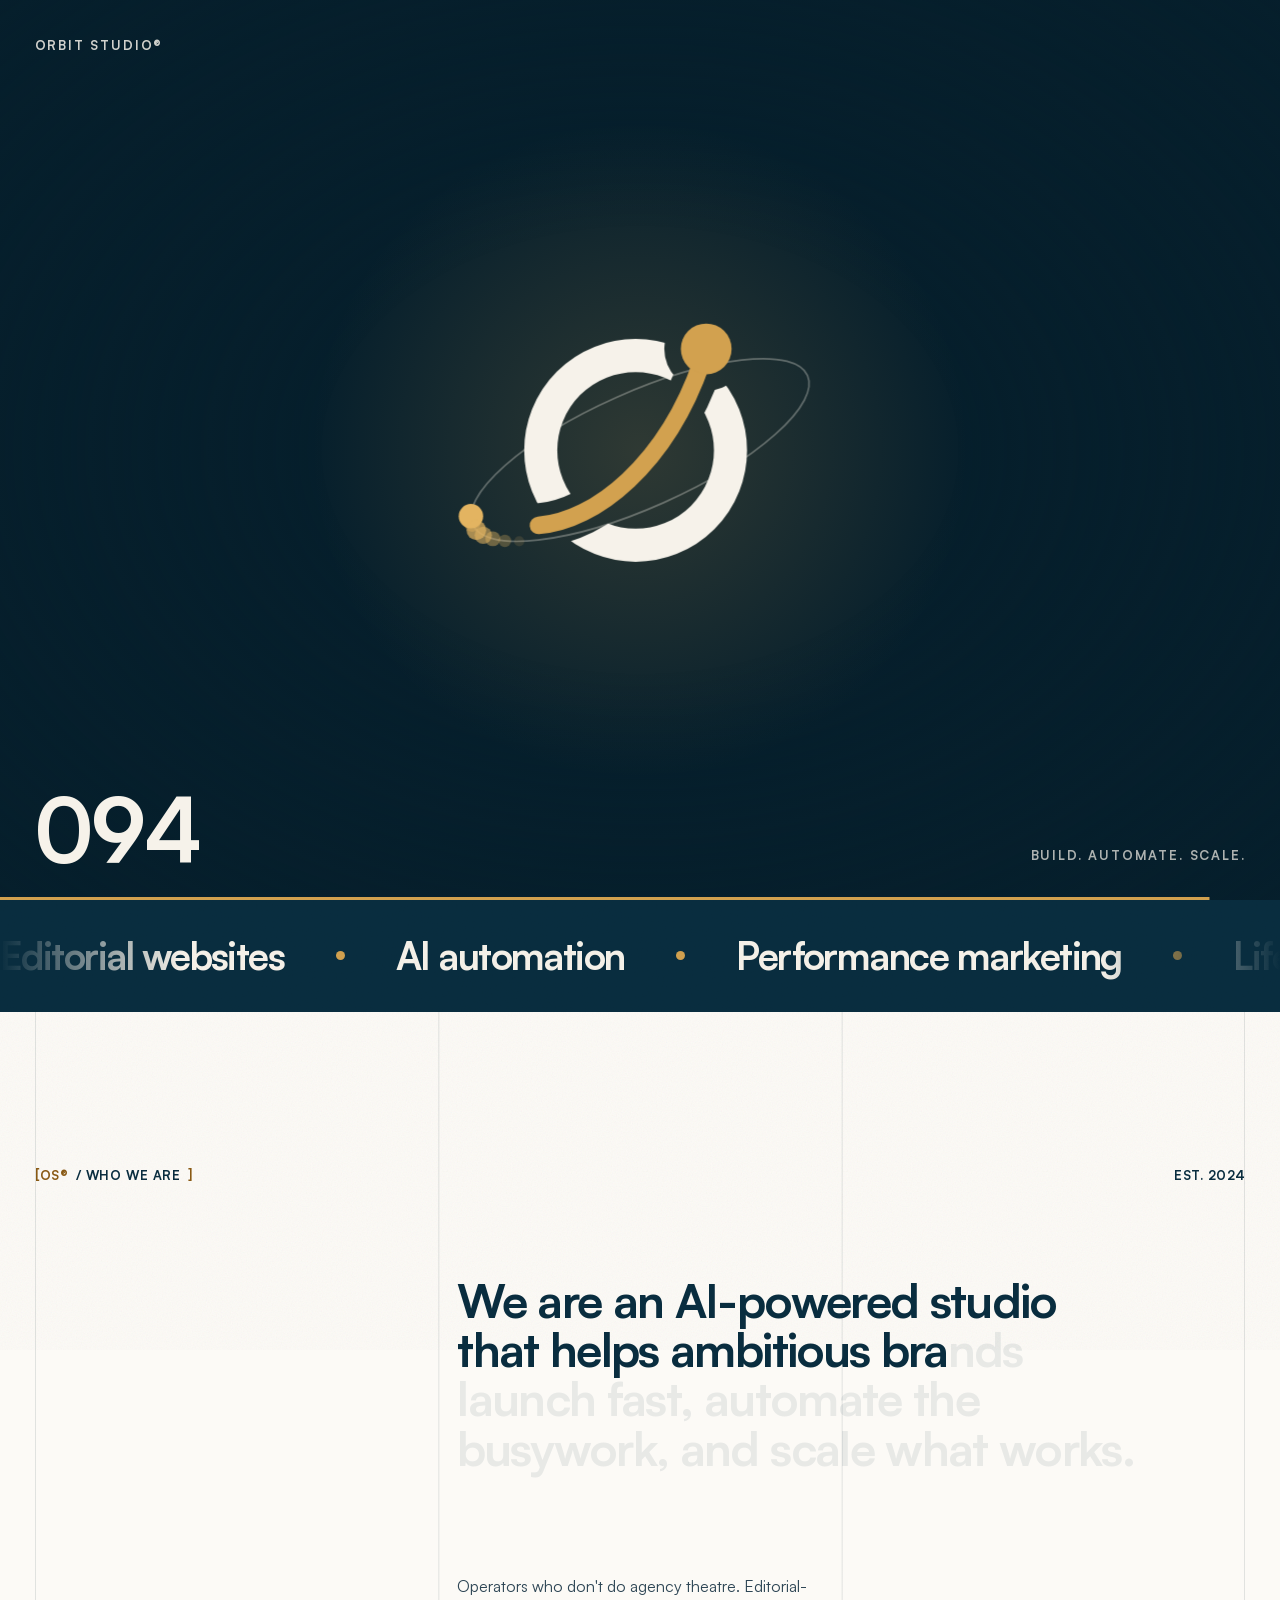
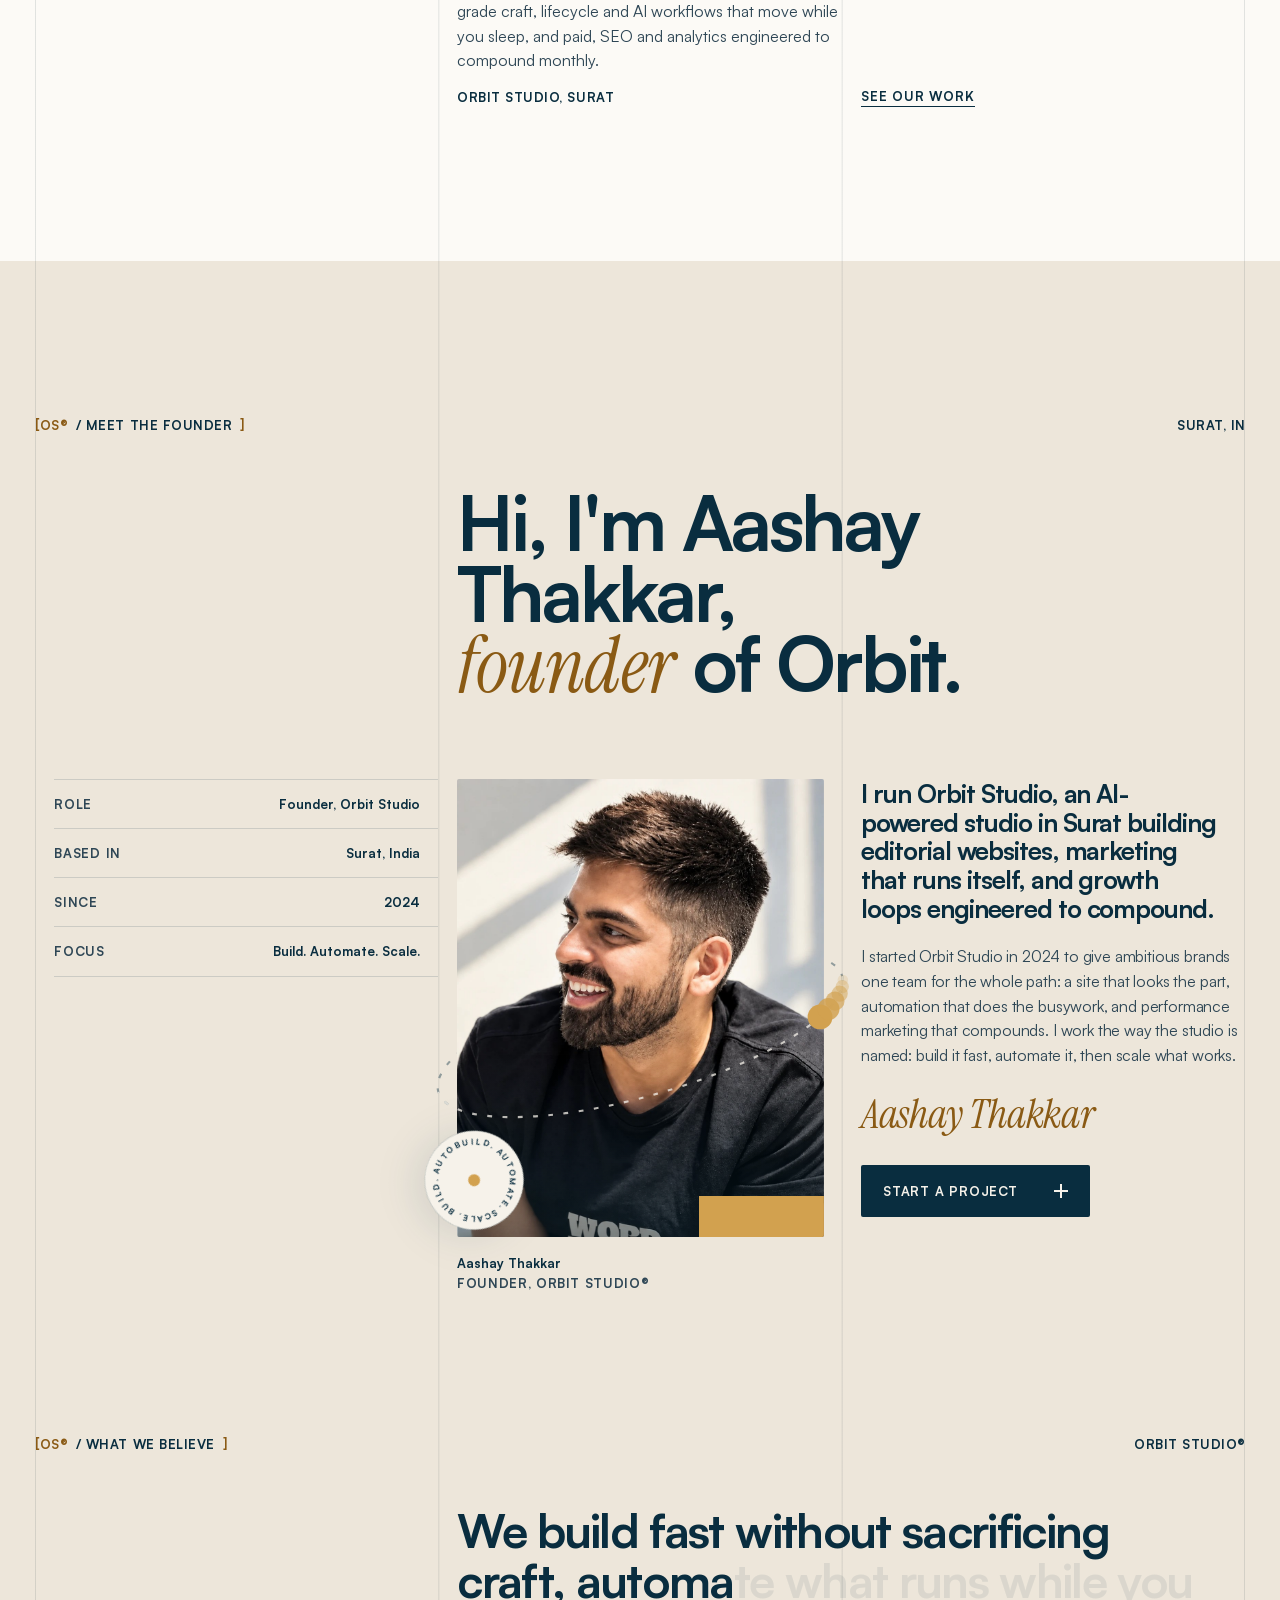
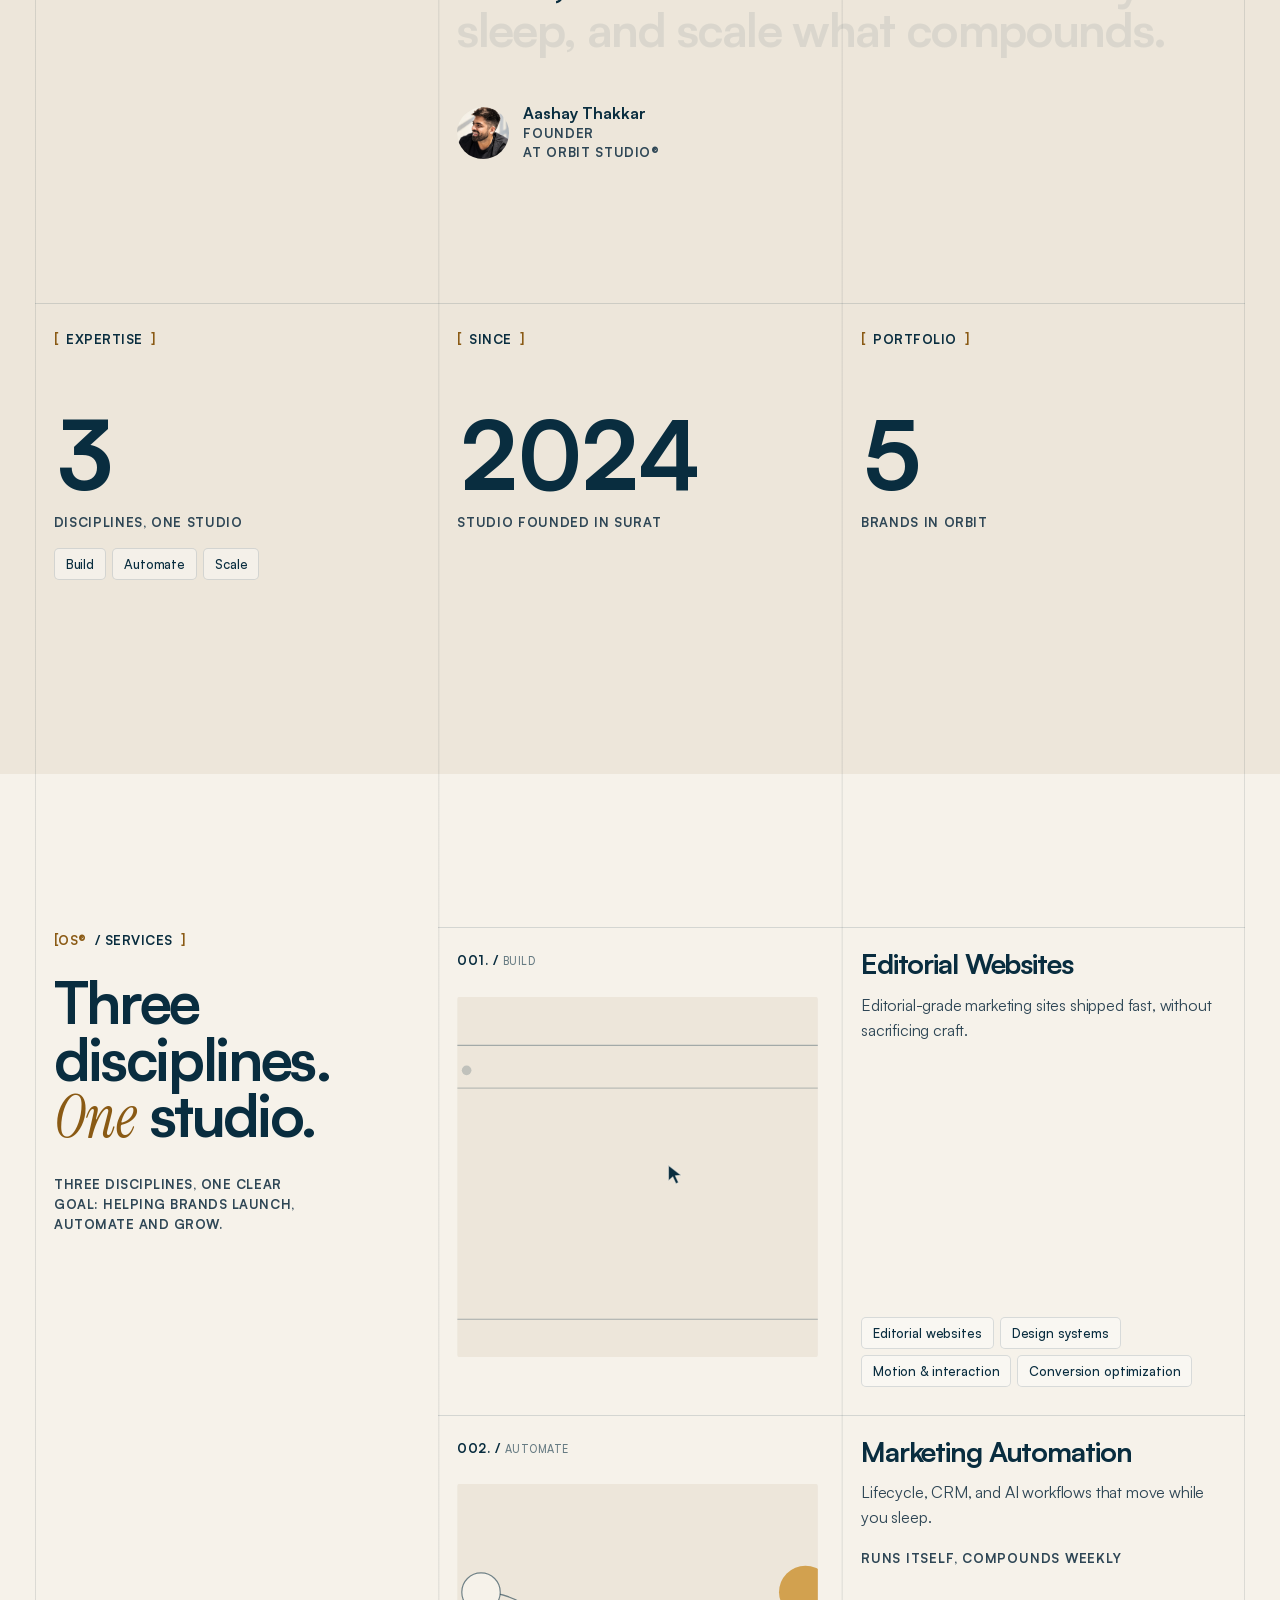
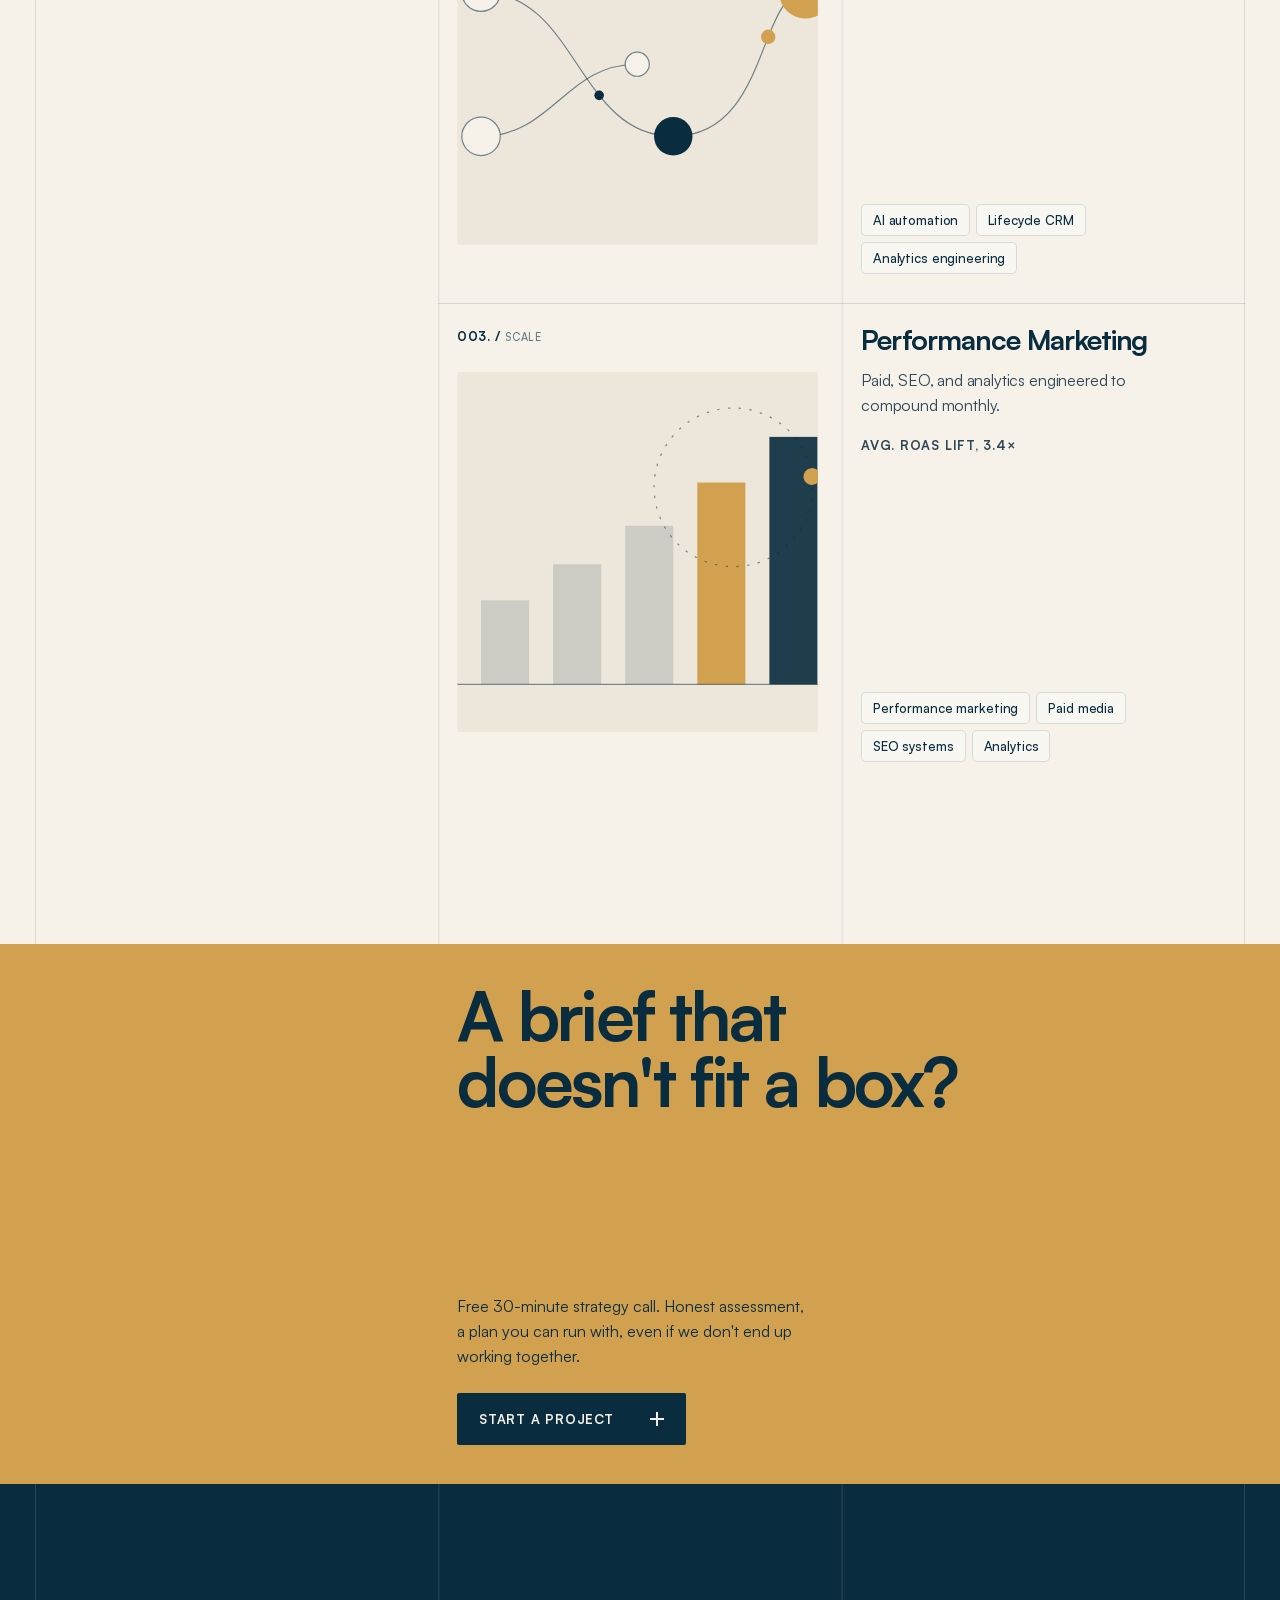
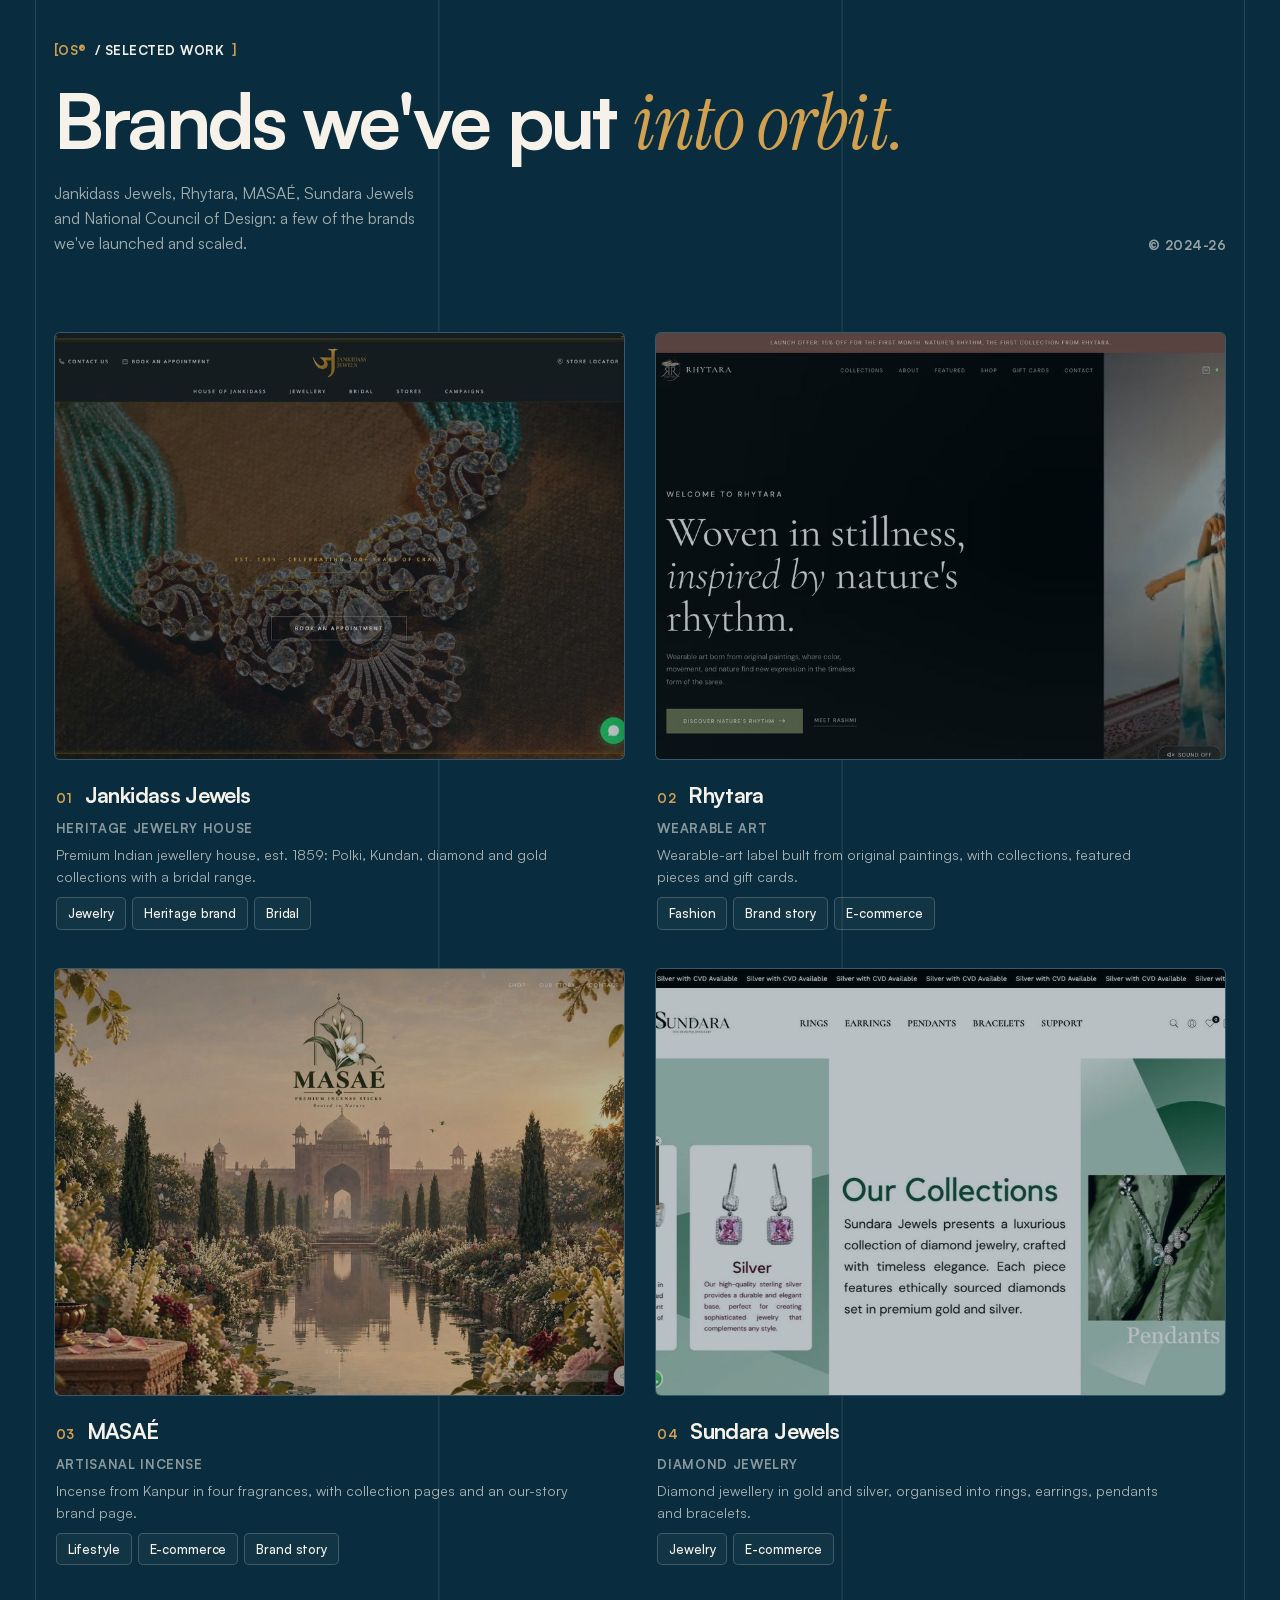
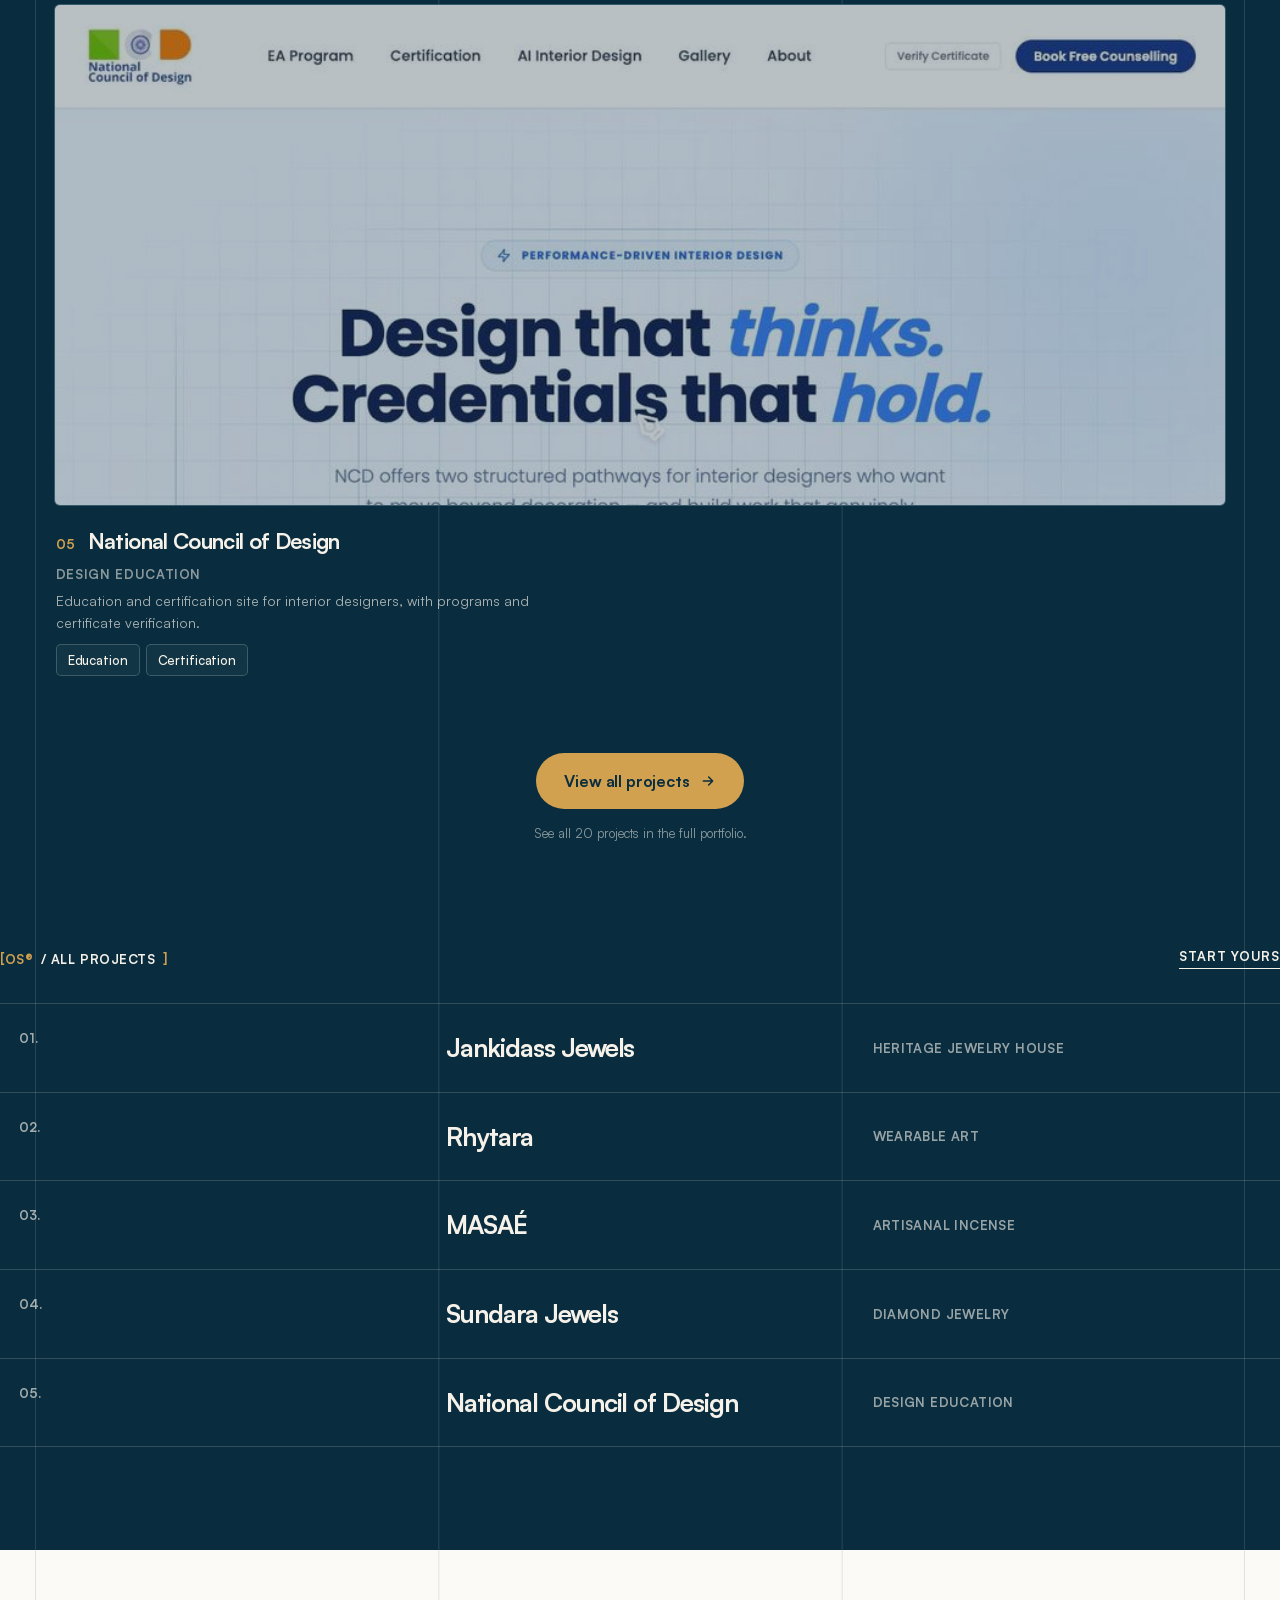
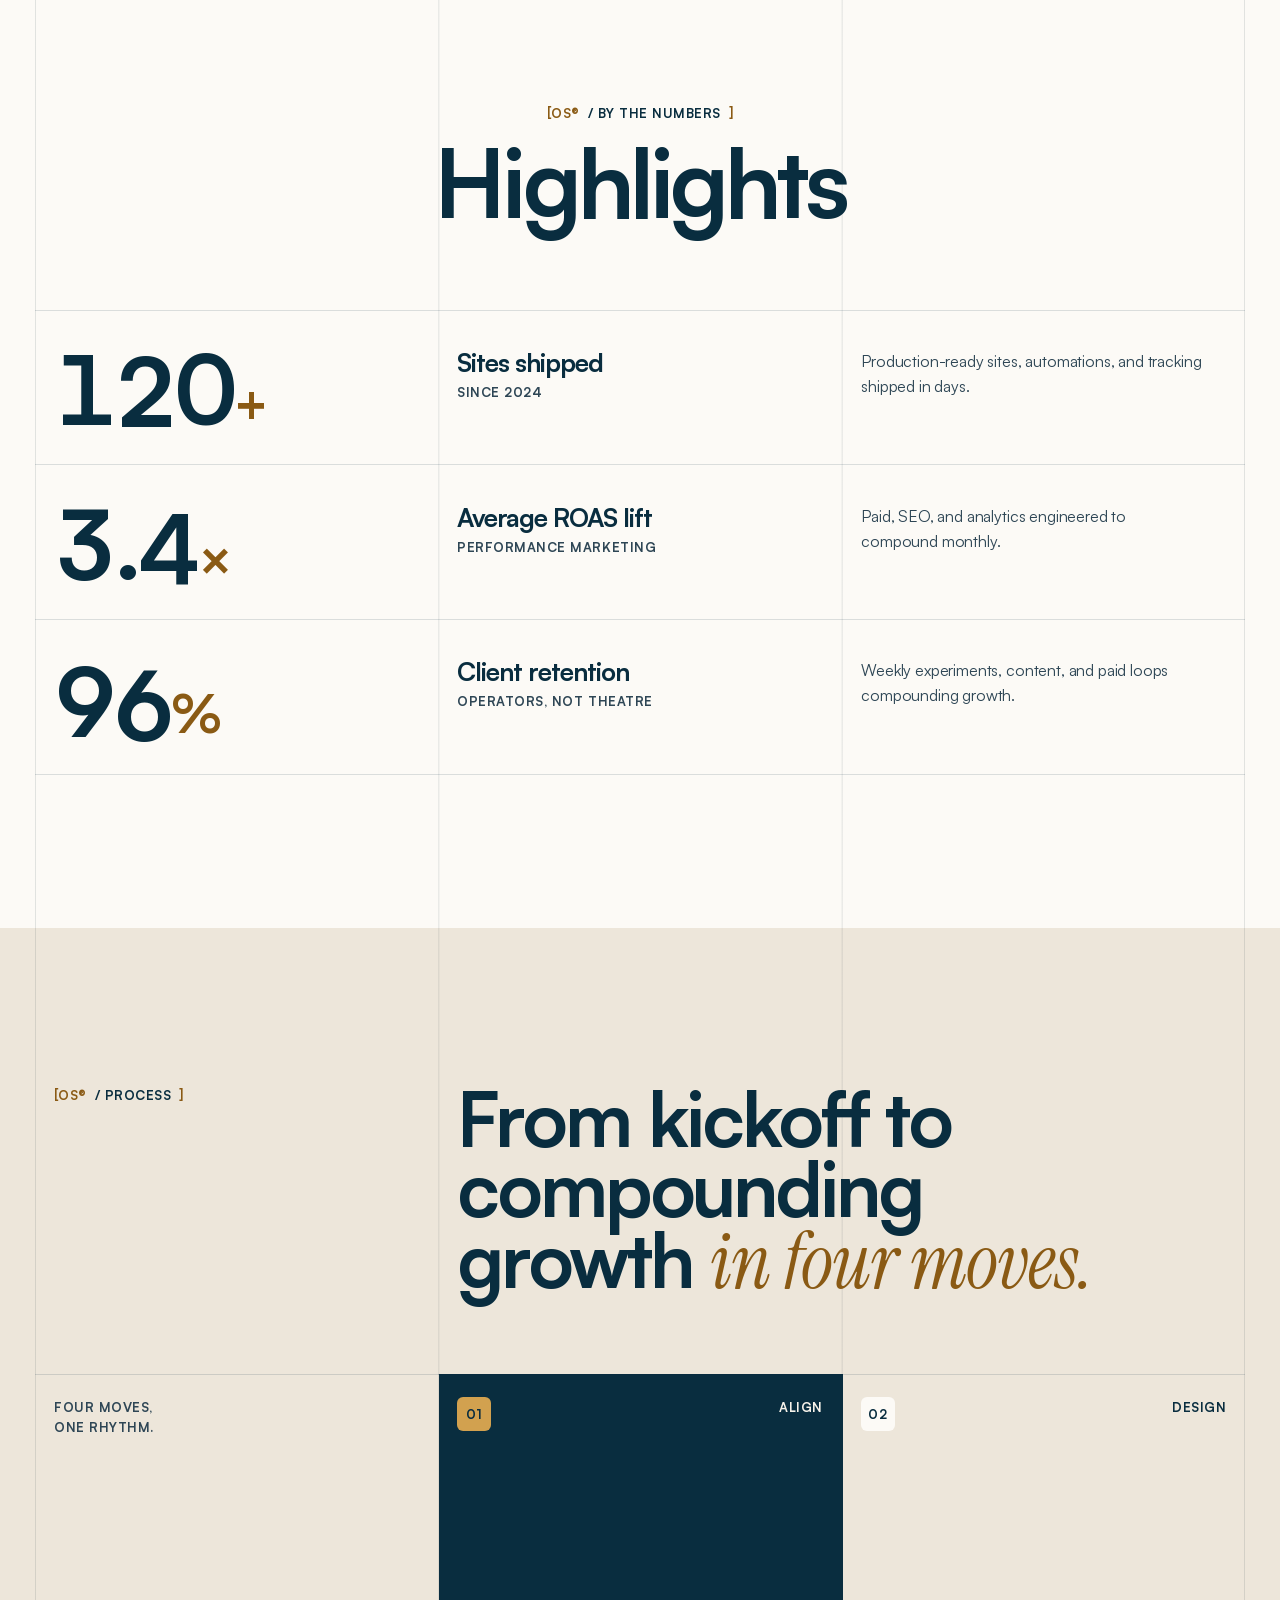
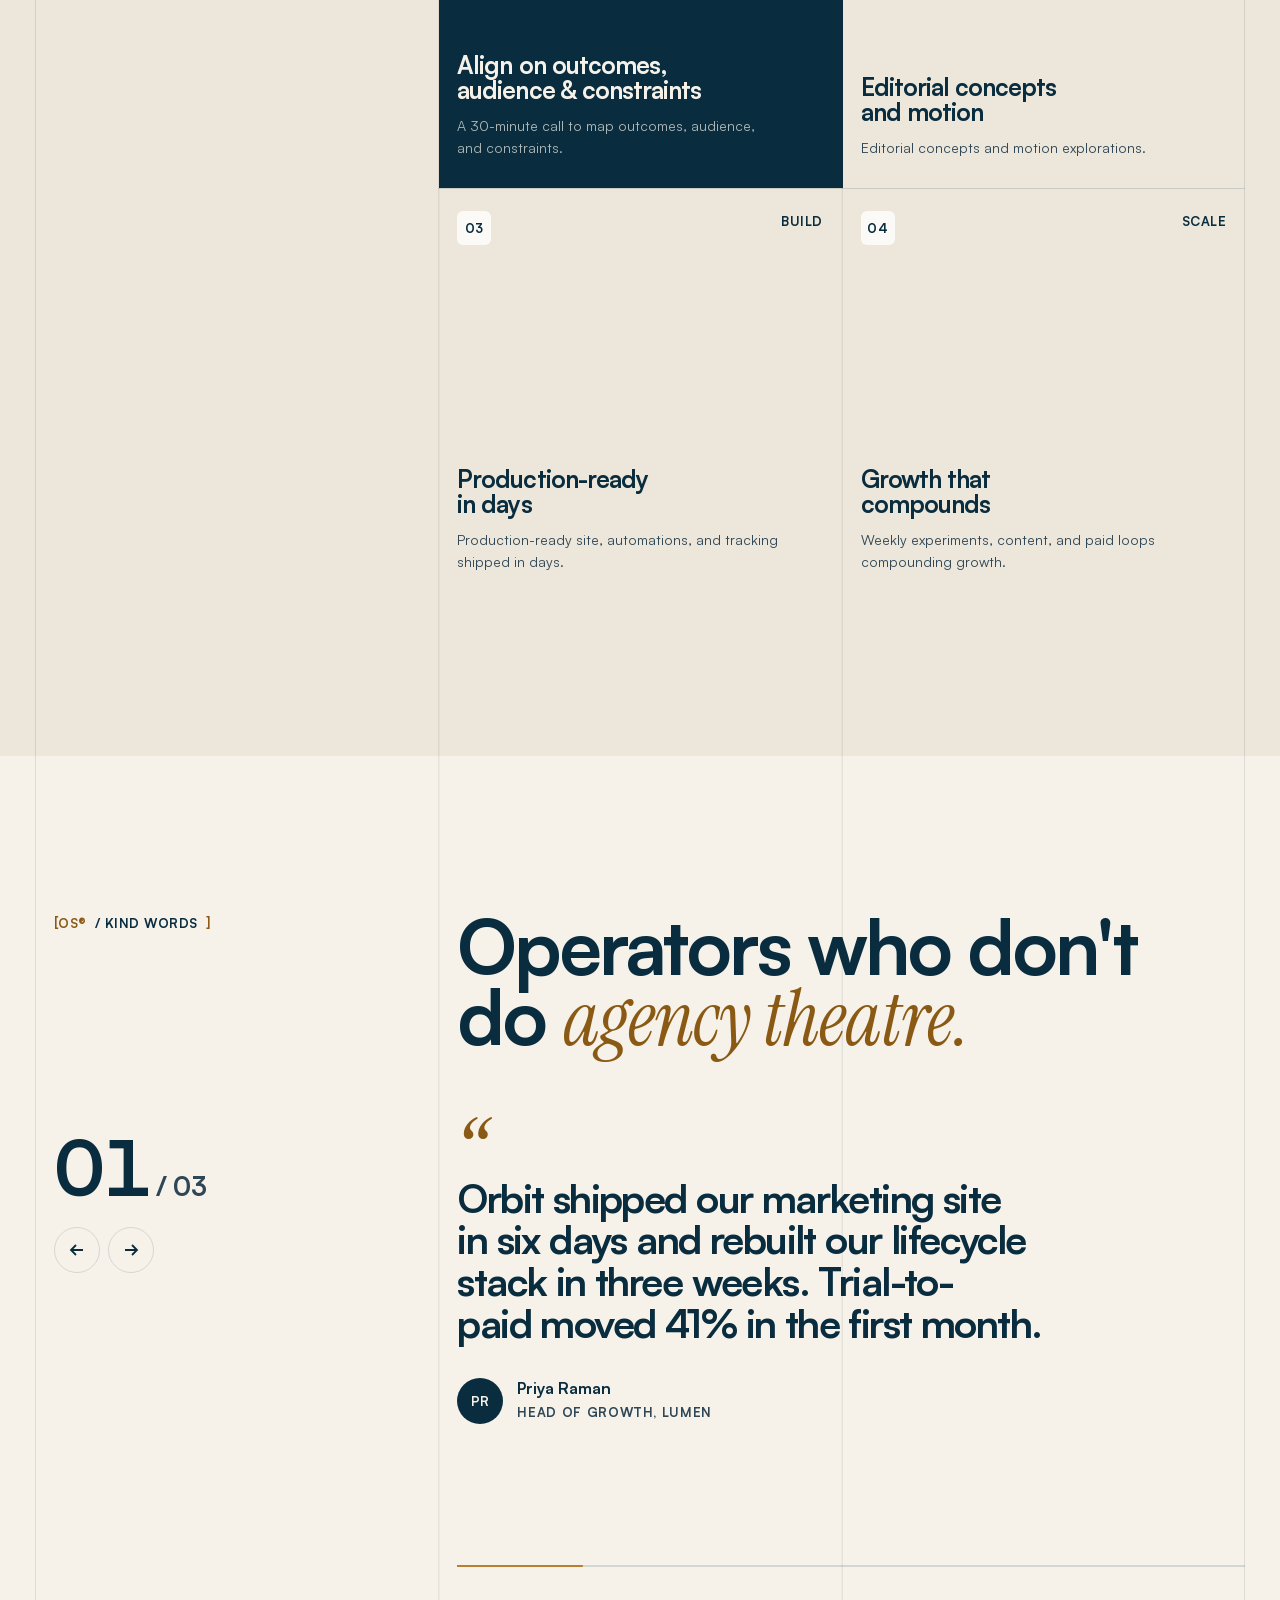
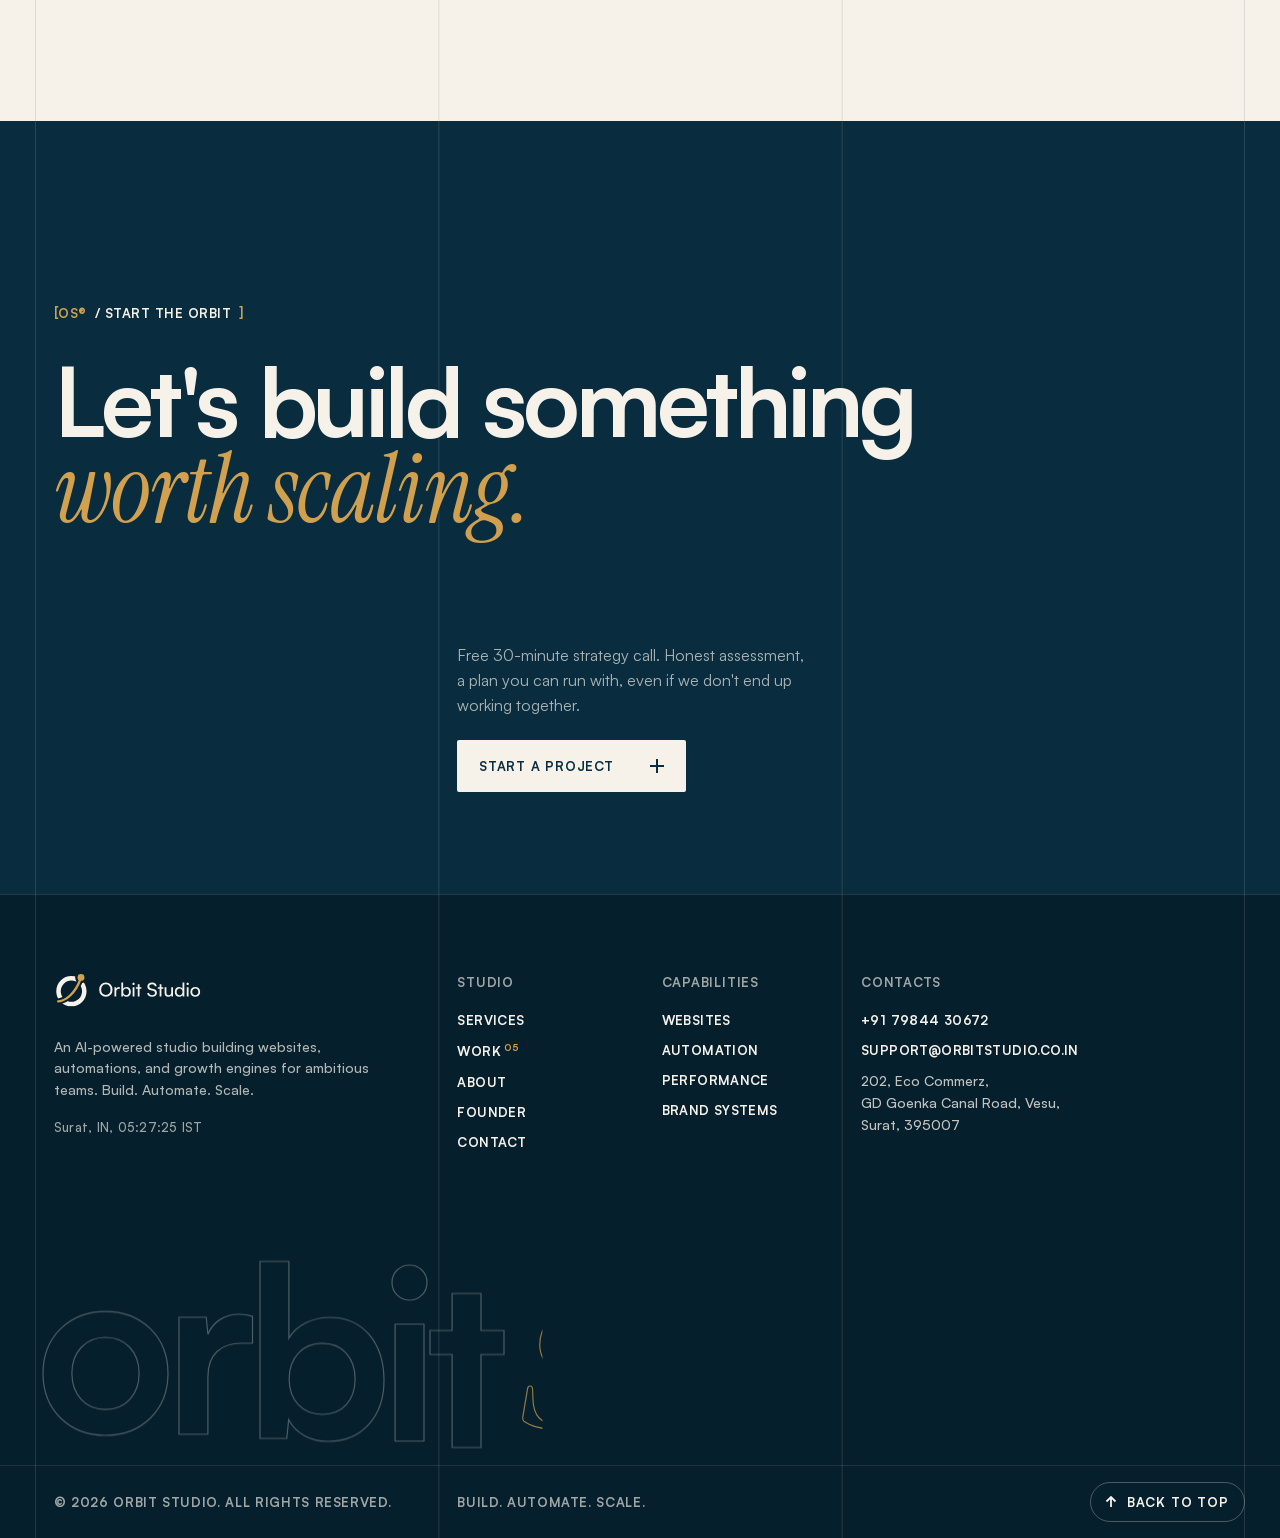
==== commit 586830f4: "Remove 'Built to scale' badge from nav Co-Authored-By: Claude Sonnet 5.5 <noreply@anthropic.com>" ====
--- a/index.html
+++ b/index.html
@@ -55,7 +55,6 @@
 <circle cx="90" cy="18" r="11.5" fill="#D2A14F"/>
 <path d="M172.768 82.768Q162.976 82.768 156.8 76.08Q150.624 69.392 150.624 58.832Q150.624 48.336 156.832 41.616Q163.04 34.896 172.832 34.896Q182.688 34.896 188.896 41.584Q195.10399999999998 48.272 195.10399999999998 58.831999999999994Q195.10399999999998 69.392 188.86399999999998 76.08Q182.624 82.768 172.768 82.768ZM188.512 58.832Q188.512 50.768 184.192 45.872Q179.872 40.976 172.832 40.976Q165.792 40.976 161.50400000000002 45.872Q157.216 50.768 157.216 58.832Q157.216 66.896 161.50400000000002 71.824Q165.792 76.752 172.832 76.752Q179.872 76.752 184.192 71.792Q188.512 66.832 188.512 58.832ZM219.39999999999998 50.448V55.952H216.712Q212.42399999999998 55.952 209.95999999999998 58.448Q207.49599999999998 60.944 207.49599999999998 65.424V82.0H201.48V50.768H207.112L207.49599999999998 55.504Q208.456 53.007999999999996 210.76 51.536Q213.064 50.064 216.2 50.064Q217.60799999999998 50.064 219.39999999999998 50.448ZM229.87199999999999 82.0H224.432V34.896H230.44799999999998V56.08Q231.98399999999998 53.072 234.95999999999998 51.44Q237.93599999999998 49.808 241.83999999999997 49.808Q248.432 49.808 252.30399999999997 54.480000000000004Q256.176 59.152 256.176 66.512Q256.176 73.744 252.176 78.256Q248.176 82.768 241.456 82.768Q237.67999999999998 82.768 234.76799999999997 81.104Q231.856 79.44 230.32 76.304ZM230.51199999999997 66.256Q230.51199999999997 71.248 233.16799999999998 74.28800000000001Q235.82399999999998 77.328 240.368 77.328Q244.91199999999998 77.328 247.536 74.256Q250.16 71.184 250.16 66.256Q250.16 61.391999999999996 247.536 58.32Q244.91199999999998 55.248000000000005 240.368 55.248000000000005Q235.82399999999998 55.248000000000005 233.16799999999998 58.32Q230.51199999999997 61.391999999999996 230.51199999999997 66.256ZM261.20799999999997 39.312Q261.20799999999997 37.647999999999996 262.36 36.495999999999995Q263.512 35.344 265.176 35.344Q266.84 35.344 267.99199999999996 36.495999999999995Q269.144 37.647999999999996 269.144 39.312Q269.144 40.912 267.99199999999996 42.096000000000004Q266.84 43.28 265.176 43.28Q263.512 43.28 262.36 42.096000000000004Q261.20799999999997 40.912 261.20799999999997 39.312ZM262.23199999999997 82.0V50.704H268.248V82.0ZM285.184 82.0H279.168V55.76H273.024V50.704H279.168V40.912H285.184V50.704H291.328V55.76H285.184ZM311.312 48.208Q311.312 42.256 315.696 38.576Q320.08000000000004 34.896 327.24800000000005 34.896Q333.84000000000003 34.896 337.872 38.352000000000004Q341.904 41.808 342.288 47.824H335.952Q335.696 44.368 333.39200000000005 42.448Q331.088 40.528 327.184 40.528Q322.83200000000005 40.528 320.208 42.576Q317.584 44.624 317.584 48.016Q317.584 53.456 324.048 54.992000000000004L331.66400000000004 56.784Q343.05600000000004 59.408 343.05600000000004 69.136Q343.05600000000004 75.344 338.60800000000006 79.056Q334.16 82.768 326.73600000000005 82.768Q319.632 82.768 315.28 79.312Q310.928 75.856 310.672 69.904H317.072Q317.20000000000005 73.232 319.79200000000003 75.184Q322.384 77.136 326.73600000000005 77.136Q331.34400000000005 77.136 334.0640000000001 75.12Q336.78400000000005 73.104 336.78400000000005 69.648Q336.78400000000005 64.144 330.384 62.672L322.76800000000003 60.944Q311.312 58.32 311.312 48.208ZM358.136 82.0H352.12V55.76H345.976V50.704H352.12V40.912H358.136V50.704H364.28V55.76H358.136ZM390.688 50.704H396.64V82.0H391.264L390.624 77.264Q389.28000000000003 79.76 386.4 81.26400000000001Q383.52 82.768 380.064 82.768Q374.688 82.768 371.68 79.376Q368.672 75.984 368.672 70.16V50.704H374.688V68.176Q374.688 77.456 382.176 77.456Q386.336 77.456 388.512 74.832Q390.688 72.208 390.688 67.216ZM417.288 82.768Q410.568 82.768 406.63199999999995 78.256Q402.69599999999997 73.744 402.69599999999997 66.44800000000001Q402.69599999999997 59.088 406.69599999999997 54.448Q410.69599999999997 49.808 417.544 49.808Q421.192 49.808 424.03999999999996 51.343999999999994Q426.888 52.879999999999995 428.488 55.76V34.896H434.44V82.0H429.064L428.552 76.304Q427.016 79.44 424.072 81.104Q421.128 82.768 417.288 82.768ZM428.424 66.256Q428.424 61.391999999999996 425.736 58.32Q423.048 55.248000000000005 418.504 55.248000000000005Q413.96 55.248000000000005 411.368 58.288000000000004Q408.776 61.328 408.776 66.256Q408.776 71.184 411.368 74.256Q413.96 77.328 418.504 77.328Q423.048 77.328 425.736 74.256Q428.424 71.184 428.424 66.256ZM441.52 39.312Q441.52 37.647999999999996 442.672 36.495999999999995Q443.824 35.344 445.488 35.344Q447.152 35.344 448.304 36.495999999999995Q449.456 37.647999999999996 449.456 39.312Q449.456 40.912 448.304 42.096000000000004Q447.152 43.28 445.488 43.28Q443.824 43.28 442.672 42.096000000000004Q441.52 40.912 441.52 39.312ZM442.544 82.0V50.704H448.56V82.0ZM470.93600000000004 49.872Q477.976 49.872 482.584 54.480000000000004Q487.192 59.088 487.192 66.32Q487.192 73.55199999999999 482.584 78.16Q477.976 82.768 470.93600000000004 82.768Q463.832 82.768 459.224 78.16Q454.616 73.55199999999999 454.616 66.32Q454.616 59.088 459.224 54.480000000000004Q463.832 49.872 470.93600000000004 49.872ZM463.544 58.32Q460.696 61.391999999999996 460.696 66.32Q460.696 71.248 463.544 74.32Q466.392 77.392 470.93600000000004 77.392Q475.48 77.392 478.328 74.288Q481.176 71.184 481.176 66.32Q481.176 61.456 478.328 58.352000000000004Q475.48 55.248000000000005 470.93600000000004 55.248000000000005Q466.392 55.248000000000005 463.544 58.32Z" fill="currentColor"/>
 </svg></a>
-    <span class="badge">Built to scale</span>
   </div>
   <nav aria-label="Primary"><ul>
     <li><a href="#services" data-cursor-hover><span>Services</span><span>Services</span></a></li>
--- a/assets/style.css
+++ b/assets/style.css
@@ -9,7 +9,7 @@
   --ivory:#F6F2EA;--warm-white:#FCFAF6;--cream:#EDE6DA;--warm-gray:#DBD5C9;
   --navy:#092D3F;--navy-deep:#061F2C;--navy-medium:#1A445A;--navy-light:#2E6681;
   --gold:#D2A14F;--gold-light:#E3B461;--gold-dark:#B77F31;--gold-text:#8A5A14;
-  --muted:#3F5969;--line:rgba(9,45,63,.14);
+  --muted:#2E4655;--line:rgba(9,45,63,.14);
   --sans:"Satoshi",ui-sans-serif,system-ui,sans-serif;--accent:"Instrument Serif",Georgia,serif;
   --m:clamp(14px,2.7vw,40px);            /* outer margin = grid inset */
   --ease:cubic-bezier(.16,1,.3,1);--ease-io:cubic-bezier(.44,0,.56,1);
@@ -17,7 +17,7 @@
 *{box-sizing:border-box;margin:0;padding:0}
 html{scroll-behavior:auto}
 html.lenis,html.lenis body{height:auto}.lenis.lenis-smooth{scroll-behavior:auto!important}.lenis.lenis-stopped{overflow:hidden}
-body{font-family:var(--sans);background:var(--ivory);color:var(--navy);font-size:15px;line-height:1.5;-webkit-font-smoothing:antialiased;overflow-x:hidden}
+body{font-family:var(--sans);background:var(--ivory);color:var(--navy);font-size:16px;line-height:1.55;-webkit-font-smoothing:antialiased;overflow-x:hidden}
 body.is-loading{overflow:hidden}
 a{color:inherit;text-decoration:none}button{font:inherit;color:inherit;background:none;border:0;cursor:pointer}ul{list-style:none}img{display:block;max-width:100%}
 ::selection{background:var(--gold);color:var(--navy)}
@@ -31,20 +31,23 @@
 .grain{position:fixed;inset:-50%;width:200%;height:200%;z-index:var(--z-grain);pointer-events:none;opacity:.07;mix-blend-mode:multiply;
   background-image:url("data:image/svg+xml,%3Csvg xmlns='http://www.w3.org/2000/svg' width='200' height='200'%3E%3Cfilter id='n'%3E%3CfeTurbulence type='fractalNoise' baseFrequency='.8' numOctaves='3' stitchTiles='stitch'/%3E%3C/filter%3E%3Crect width='100%25' height='100%25' filter='url(%23n)'/%3E%3C/svg%3E");animation:grain 1s steps(6) infinite}
 @keyframes grain{0%{transform:translate(0,0)}20%{transform:translate(-3%,2%)}40%{transform:translate(2%,-3%)}60%{transform:translate(-2%,-1%)}80%{transform:translate(3%,3%)}100%{transform:translate(0,0)}}
-.lines{position:fixed;inset:0 var(--m);z-index:var(--z-lines);pointer-events:none;display:grid;grid-template-columns:repeat(3,1fr);mix-blend-mode:difference}
-.lines i{border-left:1px solid rgba(255,255,255,.16)}.lines i:last-child{border-right:1px solid rgba(255,255,255,.16)}
+.lines{display:none}
+/* grid lines live inside each section, under its content, so blocks and text are never crossed */
+main>section,.foot{isolation:isolate;position:relative}
+main>section:not(.band)::before,.foot::before{content:"";position:absolute;z-index:-1;inset:0 var(--m);pointer-events:none;--gl:rgba(6,31,44,.11);background:linear-gradient(90deg,var(--gl) 1px,transparent 1px) 0 0/33.3333% 100%,linear-gradient(var(--gl),var(--gl)) 100% 0/1px 100% no-repeat}
+main>section.dark::before,.foot::before{--gl:rgba(246,242,234,.13)}
 
 /* shared layout */
 .wrap{padding:0 var(--m)}
 .grid3{display:grid;grid-template-columns:repeat(3,1fr)}
-.label{font-size:12px;font-weight:700;letter-spacing:.04em;text-transform:uppercase;display:inline-flex;gap:.6em;align-items:center}
+.label{font-size:13px;font-weight:700;letter-spacing:.04em;text-transform:uppercase;display:inline-flex;gap:.6em;align-items:center}
 .label .tag{color:var(--gold-text);font-family:var(--sans)}.dark .label .tag{color:var(--gold)}
 .label small{font-weight:500;opacity:.6;font-size:inherit}
 .muted{color:var(--muted)}.dark .muted{color:rgba(246,242,234,.62)}
 .dark{background:var(--navy);color:var(--ivory)}
 h2.big{font-size:clamp(2.75rem,6vw,6rem);line-height:.92;letter-spacing:-.04em;font-weight:700}
 .sec{position:relative;padding:clamp(80px,12vw,180px) 0}
-.chip{display:inline-block;padding:5px 11px;border:1px solid var(--line);border-radius:5px;background:rgba(255,255,255,.4);font-size:12px;font-weight:500;letter-spacing:-.01em}
+.chip{display:inline-block;padding:5px 11px;border:1px solid var(--line);border-radius:5px;background:rgba(255,255,255,.4);font-size:13px;font-weight:500;letter-spacing:-.01em}
 .dark .chip{border-color:rgba(246,242,234,.2);background:rgba(246,242,234,.04)}
 
 /* word/char reveal primitives */
@@ -53,12 +56,12 @@
 [data-fade]{will-change:transform,opacity,filter}
 
 /* buttons */
-.btn{white-space:nowrap;position:relative;display:inline-flex;align-items:center;justify-content:space-between;gap:36px;background:var(--navy);color:var(--ivory);padding:0 22px;height:52px;border-radius:2px;font-weight:700;font-size:12px;letter-spacing:.06em;text-transform:uppercase;overflow:hidden;isolation:isolate}
+.btn{white-space:nowrap;position:relative;display:inline-flex;align-items:center;justify-content:space-between;gap:36px;background:var(--navy);color:var(--ivory);padding:0 22px;height:52px;border-radius:2px;font-weight:700;font-size:13px;letter-spacing:.06em;text-transform:uppercase;overflow:hidden;isolation:isolate}
 .btn::before{content:"";position:absolute;inset:0;background:var(--gold);transform:translateY(101%);transition:transform .55s var(--ease);z-index:-1}
 .btn:hover::before{transform:none}.btn:hover{color:var(--navy)}
 .btn svg{width:14px;height:14px;transition:transform .5s var(--ease)}.btn:hover svg{transform:rotate(90deg)}
 .btn.light{background:var(--ivory);color:var(--navy)}.btn.light::before{background:var(--gold)}
-.link{position:relative;font-size:12px;font-weight:700;letter-spacing:.06em;text-transform:uppercase;padding-bottom:3px}
+.link{position:relative;font-size:13px;font-weight:700;letter-spacing:.06em;text-transform:uppercase;padding-bottom:3px}
 .link::after{content:"";position:absolute;left:0;right:0;bottom:0;height:1px;background:currentColor;transform-origin:right;transition:transform .5s var(--ease)}
 .link:hover::after{transform:scaleX(0);transform-origin:right}
 
@@ -68,11 +71,11 @@
 .pre::before{content:"";position:absolute;inset:0;background:radial-gradient(circle at 50% 50%,rgba(210,161,79,.2),transparent 42%);pointer-events:none}
 .pre video{will-change:opacity;position:absolute;left:50%;top:50%;width:calc(clamp(240px,30vw,440px)*1.9);height:auto;aspect-ratio:16/9;transform:translate(-50%,-50%);object-fit:cover;opacity:0;mix-blend-mode:screen;-webkit-mask-image:radial-gradient(ellipse 15% 27% at 50% 50%,#000 62%,transparent 100%);mask-image:radial-gradient(ellipse 15% 27% at 50% 50%,#000 62%,transparent 100%)}
 .pre::after{content:"";position:absolute;inset:0;background:radial-gradient(ellipse at center,transparent 35%,rgba(6,31,44,.8));pointer-events:none}
-.pre .bn{position:absolute;z-index:2;left:var(--m);top:var(--m);font-size:12px;font-weight:700;letter-spacing:.14em;text-transform:uppercase;opacity:.85}
+.pre .bn{position:absolute;z-index:2;left:var(--m);top:var(--m);font-size:13px;font-weight:700;letter-spacing:.14em;text-transform:uppercase;opacity:.85}
 .pre .stage{position:absolute;inset:0;z-index:2;display:grid;place-items:center}
 .pre .orb{width:clamp(240px,30vw,440px);height:auto;overflow:visible}
 .pre .cnt{position:absolute;z-index:2;left:var(--m);bottom:var(--m);font-size:clamp(3rem,7vw,6rem);font-weight:700;letter-spacing:-.04em;line-height:.8;font-variant-numeric:tabular-nums}
-.pre .nm{position:absolute;z-index:2;right:var(--m);bottom:var(--m);font-size:12px;font-weight:700;letter-spacing:.14em;text-transform:uppercase;opacity:.7}
+.pre .nm{position:absolute;z-index:2;right:var(--m);bottom:var(--m);font-size:13px;font-weight:700;letter-spacing:.14em;text-transform:uppercase;opacity:.7}
 .pre .pbar{position:absolute;z-index:2;left:0;right:0;bottom:0;height:3px;background:var(--gold);transform:scaleX(0);transform-origin:left}
 
 /* nav */
@@ -81,9 +84,9 @@
 .nav.is-hidden{transform:translateY(-100%)}
 .nav .logo{height:34px;display:block}.nav .logo svg{height:100%;width:auto;display:block}
 .nav .left{display:flex;align-items:center;gap:14px}
-.badge{background:var(--gold);color:var(--navy);font-size:12px;font-weight:700;padding:5px 9px;border-radius:2px;letter-spacing:.01em}
+.badge{background:var(--gold);color:var(--navy);font-size:13px;font-weight:700;padding:5px 9px;border-radius:2px;letter-spacing:.01em}
 .nav ul{position:absolute;left:calc(var(--m) + (100vw - 2*var(--m))/3);width:calc((100vw - 2*var(--m))/3);display:flex;gap:clamp(18px,2.4vw,40px);padding-left:0}
-.nav li a{font-size:12px;font-weight:700;text-transform:uppercase;letter-spacing:.02em;position:relative;display:inline-block;overflow:hidden}
+.nav li a{font-size:13px;font-weight:700;text-transform:uppercase;letter-spacing:.02em;position:relative;display:inline-block;overflow:hidden}
 .nav li a span{display:block;transition:transform .5s var(--ease)}.nav li a span+span{position:absolute;left:0;top:100%;color:var(--gold-text)}
 .nav.is-dark li a span+span{color:var(--gold)}
 .nav li a:hover span{transform:translateY(-100%)}
@@ -95,7 +98,7 @@
 .burger{width:44px;height:44px;display:grid;place-content:center;gap:6px;margin-right:-10px}
 .burger i{display:block;width:26px;height:2px;background:currentColor;transition:transform .5s var(--ease),width .5s var(--ease)}.burger i:last-child{width:16px;margin-left:auto}
 .burger:hover i:last-child{width:26px}
-.fixed-cta{white-space:nowrap;position:fixed;right:var(--m);bottom:var(--m);z-index:var(--z-cta);display:flex;align-items:center;gap:10px;background:var(--navy);color:var(--ivory);height:42px;padding:0 16px;font-size:12px;font-weight:700;letter-spacing:.06em;text-transform:uppercase;border-radius:2px;transition:background .4s,color .4s,transform .6s var(--ease)}
+.fixed-cta{white-space:nowrap;position:fixed;right:var(--m);bottom:var(--m);z-index:var(--z-cta);display:flex;align-items:center;gap:10px;background:var(--navy);color:var(--ivory);height:42px;padding:0 16px;font-size:13px;font-weight:700;letter-spacing:.06em;text-transform:uppercase;border-radius:2px;transition:background .4s,color .4s,transform .6s var(--ease)}
 .fixed-cta:hover{background:var(--gold);color:var(--navy)}
 .fixed-cta.on-dark{background:var(--gold);color:var(--navy)}.fixed-cta.on-dark:hover{background:var(--ivory)}
 
@@ -103,7 +106,7 @@
 .wa{position:fixed;right:var(--m);bottom:calc(var(--m) + 54px);z-index:var(--z-cta);width:54px;height:54px;border-radius:50%;display:grid;place-items:center;background:#25D366;color:#fff;box-shadow:0 10px 24px -8px rgba(6,31,44,.45);transition:scale .5s var(--ease),box-shadow .4s}
 .wa svg{width:28px;height:28px;display:block}
 .wa:hover{scale:1.08;box-shadow:0 14px 30px -8px rgba(6,31,44,.5)}.wa:active{scale:.96}
-.wa::before{content:attr(data-label);position:absolute;right:calc(100% + 12px);top:50%;translate:0 -50%;padding:8px 12px;border-radius:2px;background:var(--navy);color:var(--ivory);font-size:12px;font-weight:700;letter-spacing:.04em;white-space:nowrap;opacity:0;transform:translateX(8px);pointer-events:none;transition:opacity .35s var(--ease),transform .5s var(--ease)}
+.wa::before{content:attr(data-label);position:absolute;right:calc(100% + 12px);top:50%;translate:0 -50%;padding:8px 12px;border-radius:2px;background:var(--navy);color:var(--ivory);font-size:13px;font-weight:700;letter-spacing:.04em;white-space:nowrap;opacity:0;transform:translateX(8px);pointer-events:none;transition:opacity .35s var(--ease),transform .5s var(--ease)}
 .wa:hover::before,.wa:focus-visible::before{opacity:1;transform:none}
 .wa::after{content:"";position:absolute;inset:0;border-radius:50%;border:2px solid #25D366;opacity:0;animation:waping 3.2s var(--ease-io) 2s infinite}
 @keyframes waping{0%{opacity:.55;transform:scale(1)}70%,100%{opacity:0;transform:scale(1.6)}}
@@ -111,7 +114,7 @@
 /* fullscreen menu */
 .menu{position:fixed;inset:0;z-index:var(--z-menu);background:var(--navy-deep);color:var(--ivory);clip-path:inset(0 0 100% 0);visibility:hidden;display:grid;grid-template-columns:1fr;grid-template-rows:1fr auto;justify-items:center;padding:88px var(--m) clamp(28px,5vh,56px)}
 .menu::before{content:"";position:absolute;inset:0;background:radial-gradient(circle at 50% 46%,rgba(210,161,79,.14),transparent 46%);pointer-events:none}
-.menu .close{position:absolute;top:10px;right:var(--m);height:44px;font-size:12px;font-weight:700;letter-spacing:.06em;text-transform:uppercase;display:flex;align-items:center;gap:10px;z-index:2}
+.menu .close{position:absolute;top:10px;right:var(--m);height:44px;font-size:13px;font-weight:700;letter-spacing:.06em;text-transform:uppercase;display:flex;align-items:center;gap:10px;z-index:2}
 .menu .close b{display:block;width:26px;height:26px;position:relative}.menu .close b::before,.menu .close b::after{content:"";position:absolute;left:0;top:12px;width:26px;height:2px;background:currentColor;transform:rotate(45deg)}.menu .close b::after{transform:rotate(-45deg)}
 /* the logo stays the focal point; each link is a small chip travelling its own orbit around it */
 .menu .big{position:relative;z-index:1;width:100%;align-self:center;display:grid;place-items:center}
@@ -123,20 +126,20 @@
 .menu .mring.o4{border:4px double rgba(246,242,234,.16)}
 .menu .rh{position:absolute;left:50%;top:0;width:0;height:50%;transform-origin:0 100%}
 .menu .cw{position:absolute;left:0;top:0;width:0;height:0}
-.menu .chip{pointer-events:auto;position:absolute;left:0;top:0;transform:translate(-50%,-50%);display:block;padding:8px 14px;border:1px solid rgba(246,242,234,.34);border-radius:999px;background:rgba(6,31,44,.92);color:var(--ivory);font-size:12px;font-weight:700;letter-spacing:.08em;text-transform:uppercase;line-height:1;white-space:nowrap;transition:background .35s var(--ease),color .35s,border-color .35s}
+.menu .chip{pointer-events:auto;position:absolute;left:0;top:0;transform:translate(-50%,-50%);display:block;padding:8px 14px;border:1px solid rgba(246,242,234,.34);border-radius:999px;background:rgba(6,31,44,.92);color:var(--ivory);font-size:13px;font-weight:700;letter-spacing:.08em;text-transform:uppercase;line-height:1;white-space:nowrap;transition:background .35s var(--ease),color .35s,border-color .35s}
 .menu .chip:hover,.menu .chip:focus-visible{background:var(--gold);border-color:var(--gold);color:var(--navy)}
 /* hover / keyboard focus pauses that orbit so the chip is easy to hit */
 .menu .mring:has(.chip:hover) .rh,.menu .mring:has(.chip:hover) .cw,.menu .mring:has(.chip:focus-visible) .rh,.menu .mring:has(.chip:focus-visible) .cw{animation-play-state:paused!important}
 .menu .mstage{grid-area:1/1;position:relative;width:32%;aspect-ratio:240/250}
 .menu .mstage canvas{position:absolute;left:29.1%;top:31.1%;width:39.6%;aspect-ratio:1;height:auto;display:block;z-index:0}
 .menu .morb{position:absolute;inset:0;width:100%;height:100%;overflow:visible;z-index:1}
-.menu .mcta{position:relative;z-index:1;display:inline-flex;align-items:center;gap:36px;height:52px;padding:0 22px;background:var(--gold);color:var(--navy);border-radius:2px;font-size:12px;font-weight:700;letter-spacing:.06em;text-transform:uppercase;white-space:nowrap;transition:background .4s var(--ease),color .4s}
+.menu .mcta{position:relative;z-index:1;display:inline-flex;align-items:center;gap:36px;height:52px;padding:0 22px;background:var(--gold);color:var(--navy);border-radius:2px;font-size:13px;font-weight:700;letter-spacing:.06em;text-transform:uppercase;white-space:nowrap;transition:background .4s var(--ease),color .4s}
 .menu .mcta svg{width:14px;height:14px;transition:transform .5s var(--ease)}.menu .mcta:hover{background:var(--ivory)}.menu .mcta:hover svg{transform:rotate(90deg)}
 
 /* hero */
 .hero{position:relative;min-height:100svh;padding-top:64px;overflow:hidden;display:flex;flex-direction:column}
 @keyframes pulse{50%{opacity:.25}}
-.hero .svc{display:grid;grid-template-columns:repeat(3,1fr);padding:0 var(--m);margin-top:clamp(30px,6vh,70px);font-size:12px;font-weight:700;letter-spacing:.04em;text-transform:uppercase;color:var(--muted)}
+.hero .svc{display:grid;grid-template-columns:repeat(3,1fr);padding:0 var(--m);margin-top:clamp(30px,6vh,70px);font-size:13px;font-weight:700;letter-spacing:.04em;text-transform:uppercase;color:var(--muted)}
 .hero .svc span{padding-left:clamp(10px,1.5vw,24px)}
 .hero .stage{position:relative;flex:1;display:flex;flex-direction:column;justify-content:flex-start}
 .word{position:relative;padding:0 var(--m);font-size:clamp(7rem,min(31vw,58vh),30rem);font-weight:700;letter-spacing:-.05em;line-height:.8;color:rgba(9,45,63,.085);white-space:nowrap;user-select:none;margin-top:clamp(0px,1vh,16px)}
@@ -160,12 +163,12 @@
 @keyframes counter-ccw{from{transform:rotate(var(--counter-offset,0deg))}to{transform:rotate(calc(var(--counter-offset,0deg) + 360deg))}}
 .tagline{position:absolute;left:calc(var(--m) + 1.5vw);bottom:clamp(190px,30vh,300px);font-family:var(--accent);font-style:italic;font-size:clamp(2.8rem,6vw,5.6rem);line-height:1;letter-spacing:-.03em;color:var(--gold-text);white-space:nowrap;transform:rotate(-2.5deg);transform-origin:left bottom;z-index:3;clip-path:inset(-10% 100% -20% 0)}
 .hero .lower{position:absolute;left:0;right:0;bottom:calc(var(--m) + 58px);display:grid;grid-template-columns:repeat(3,1fr);padding:0 var(--m);align-items:end;z-index:3}
-.hero .lower .c1{font-size:12px;font-weight:700;letter-spacing:.04em;text-transform:uppercase;padding-left:clamp(10px,1.5vw,24px);line-height:1.6}
-.hero .lower .c1 small{display:block;font-weight:500;color:var(--muted);font-size:12px}
-.hero .lower .c2{padding-left:clamp(10px,1.5vw,24px)}.hero .lower .c2 p{max-width:34ch;color:var(--muted);margin-bottom:18px;font-size:15px;letter-spacing:-.01em}
+.hero .lower .c1{font-size:13px;font-weight:700;letter-spacing:.04em;text-transform:uppercase;padding-left:clamp(10px,1.5vw,24px);line-height:1.6}
+.hero .lower .c1 small{display:block;font-weight:500;color:var(--muted);font-size:13px}
+.hero .lower .c2{padding-left:clamp(10px,1.5vw,24px)}.hero .lower .c2 p{max-width:34ch;color:var(--muted);margin-bottom:18px;font-size:16px;letter-spacing:-.01em}
 .hero .lower .c3{display:flex;align-items:center;gap:18px;padding-left:clamp(10px,1.5vw,24px)}
-.avs{display:flex}.avs b{width:38px;height:38px;border-radius:50%;background:var(--cream);border:2px solid var(--ivory);display:grid;place-items:center;font-size:12px;font-weight:700;margin-left:-9px}.avs b:first-child{margin-left:0}.avs b:last-child{background:var(--navy);color:var(--ivory)}
-.stars{display:block;fill:var(--gold-text);margin-bottom:4px}.rate{font-size:12px;font-weight:700;text-transform:uppercase;letter-spacing:.03em;line-height:1.5}.rate small{display:block;font-weight:500;color:var(--muted)}
+.avs{display:flex}.avs b{width:38px;height:38px;border-radius:50%;background:var(--cream);border:2px solid var(--ivory);display:grid;place-items:center;font-size:13px;font-weight:700;margin-left:-9px}.avs b:first-child{margin-left:0}.avs b:last-child{background:var(--navy);color:var(--ivory)}
+.stars{display:block;fill:var(--gold-text);margin-bottom:4px}.rate{font-size:13px;font-weight:700;text-transform:uppercase;letter-spacing:.03em;line-height:1.5}.rate small{display:block;font-weight:500;color:var(--muted)}
 .scrollcue{position:absolute;left:50%;bottom:6px}
 
 /* ticker */
@@ -179,15 +182,15 @@
 
 /* about */
 .about .top{display:flex;justify-content:space-between;align-items:flex-start;margin-bottom:clamp(40px,7vw,100px)}
-.about .stmt{font-size:clamp(2rem,4.6vw,4.9rem);line-height:1.02;letter-spacing:-.04em;font-weight:700;max-width:19ch;margin-left:calc((100vw - 2*var(--m))/3 + clamp(10px,1.5vw,24px) - 0px)}
+.about .stmt{font-size:clamp(1.9rem,3.7vw,3.8rem);line-height:1.04;letter-spacing:-.035em;font-weight:700;max-width:24ch;margin-left:calc((100vw - 2*var(--m))/3 + clamp(10px,1.5vw,24px) - 0px)}
 .stmt .rw{opacity:.08}.stmt .rww{display:inline-block;white-space:nowrap}
 .about .stmt .accent{font-size:1.06em}
 .about .row{display:grid;grid-template-columns:repeat(3,1fr);margin-top:clamp(56px,8vw,120px);align-items:end}
 .about .row>div{padding-left:clamp(10px,1.5vw,24px)}.about .row .q2{grid-column:2}.about .row .l3{grid-column:3;align-self:end}
-.about .quote{font-size:15px;color:var(--muted);max-width:36ch}
-.about .quote b{display:block;color:var(--navy);margin-top:14px;font-size:12px;letter-spacing:.04em;text-transform:uppercase}
+.about .quote{font-size:16px;color:var(--muted);max-width:36ch}
+.about .quote b{display:block;color:var(--navy);margin-top:14px;font-size:13px;letter-spacing:.04em;text-transform:uppercase}
 .fact{border-top:1px solid var(--line);padding-top:16px}.fact .n{font-size:clamp(2.75rem,5.6vw,6rem);font-weight:700;letter-spacing:-.04em;line-height:.9;font-variant-numeric:tabular-nums}.fact .n em{font-style:normal;color:var(--gold-text)}
-.fact p{font-size:12px;font-weight:700;letter-spacing:.06em;text-transform:uppercase;color:var(--muted);margin-top:12px}
+.fact p{font-size:13px;font-weight:700;letter-spacing:.06em;text-transform:uppercase;color:var(--muted);margin-top:12px}
 
 /* founder */
 .ph{background:rgba(210,161,79,.16);border-bottom:2px dashed var(--gold-text);padding:0 .08em;font-style:inherit}
@@ -197,7 +200,7 @@
 .fcol{padding-left:clamp(10px,1.5vw,24px)}
 .facts dl{display:grid;gap:0;border-top:1px solid var(--line)}
 .facts dl>div{display:flex;justify-content:space-between;gap:16px;padding:14px 18px 14px 0;border-bottom:1px solid var(--line)}
-.facts dt{font-size:12px;font-weight:700;letter-spacing:.06em;text-transform:uppercase;color:var(--muted)}.facts dd{font-size:13px;font-weight:700;text-align:right}
+.facts dt{font-size:13px;font-weight:700;letter-spacing:.06em;text-transform:uppercase;color:var(--muted)}.facts dd{font-size:13px;font-weight:700;text-align:right}
 .portrait{position:relative;margin:0 clamp(10px,1.4vw,22px) 0 0}
 .portrait .frame{position:relative;aspect-ratio:4/5;overflow:hidden;background:var(--cream);border-radius:2px;z-index:2;clip-path:inset(0 0 0 0)}
 .portrait .frame img{position:absolute;left:0;top:0;width:100%;height:105%;object-fit:cover;object-position:50% 12%;will-change:transform}
@@ -208,33 +211,33 @@
 .portrait .up{position:relative;z-index:2;display:flex;flex-direction:column;align-items:center;gap:6px;text-align:center;padding:22px 26px;background:rgba(246,242,234,.94);border:1px dashed var(--navy);border-radius:2px;transition:background .4s,transform .6s var(--ease)}
 .portrait .up:hover,.portrait .frame.drag .up{background:var(--navy);color:var(--ivory);transform:scale(1.04)}
 .portrait .up b{width:34px;height:34px;border-radius:50%;background:var(--gold);color:var(--navy);display:grid;place-items:center;font-size:20px;line-height:1;font-weight:500}
-.portrait .up span{font-size:12px;font-weight:700;letter-spacing:.06em;text-transform:uppercase}.portrait .up small{font-size:12px;opacity:.7}
+.portrait .up span{font-size:13px;font-weight:700;letter-spacing:.06em;text-transform:uppercase}.portrait .up small{font-size:13px;opacity:.7}
 .portrait .frame[data-state="photo"] .empty,.portrait .frame[data-state="photo"] .up{display:none}
-.portrait .fnote{position:absolute;left:12px;right:12px;bottom:12px;z-index:3;font-size:12px;font-weight:700;background:var(--gold);color:var(--navy);padding:7px 10px;border-radius:2px;display:none}
+.portrait .fnote{position:absolute;left:12px;right:12px;bottom:12px;z-index:3;font-size:13px;font-weight:700;background:var(--gold);color:var(--navy);padding:7px 10px;border-radius:2px;display:none}
 .portrait .frame[data-local="1"] .fnote{display:block}
 .portrait .fcorner{position:absolute;right:0;bottom:0;width:34%;height:9%;background:var(--gold);z-index:2;transform-origin:right bottom}
 .portrait .po{position:absolute;left:-18%;top:-8%;width:136%;height:116%;pointer-events:none;overflow:visible}
 .portrait .po.back{z-index:1}.portrait .po.front{z-index:3}
 .portrait .badge-rot{position:absolute;z-index:4;left:-34px;bottom:12%;width:clamp(86px,8vw,118px);height:auto;filter:drop-shadow(0 8px 20px rgba(9,45,63,.12))}
-.portrait figcaption{margin-top:16px;font-size:12px;font-weight:700;letter-spacing:.05em;text-transform:uppercase;color:var(--muted)}.portrait figcaption b{display:block;color:var(--navy);font-size:13px;letter-spacing:0;text-transform:none}
+.portrait figcaption{margin-top:16px;font-size:13px;font-weight:700;letter-spacing:.05em;text-transform:uppercase;color:var(--muted)}.portrait figcaption b{display:block;color:var(--navy);font-size:13px;letter-spacing:0;text-transform:none}
 .bio .lead{font-size:clamp(1.35rem,2vw,2rem);font-weight:700;letter-spacing:-.04em;line-height:1.12;max-width:20ch;margin-bottom:22px}
-.bio p{color:var(--muted);max-width:38ch;margin-bottom:18px;font-size:15px;letter-spacing:-.01em}.bio .lead{color:var(--navy)}
+.bio p{color:var(--muted);max-width:38ch;margin-bottom:18px;font-size:16px;letter-spacing:-.01em}.bio .lead{color:var(--navy)}
 .bio .sign{font-size:clamp(2rem,3.2vw,3.2rem);line-height:1;margin:26px 0 30px;color:var(--gold-text)}
 
 /* services */
 .svcs .head{display:grid;grid-template-columns:repeat(3,1fr);position:relative}
 .svcs .stick{position:sticky;top:96px;align-self:start;padding-left:clamp(10px,1.5vw,24px);height:max-content}
 .svcs .stick h2{margin-top:22px;font-size:clamp(2.4rem,4.6vw,5.4rem);line-height:.96}
-.svcs .stick p{margin-top:28px;font-size:12px;font-weight:700;text-transform:uppercase;letter-spacing:.04em;color:var(--muted);max-width:26ch}
+.svcs .stick p{margin-top:28px;font-size:13px;font-weight:700;text-transform:uppercase;letter-spacing:.04em;color:var(--muted);max-width:26ch}
 .svcs .rows{grid-column:2/4}
 .srow{display:grid;grid-template-columns:1fr 1fr;border-top:1px solid var(--line)}
 .srow>div{padding:22px 0 28px clamp(10px,1.5vw,24px);display:flex;flex-direction:column}
-.srow .num{font-size:12px;font-weight:700;text-transform:uppercase;letter-spacing:.04em}.srow .num small{font-weight:500;opacity:.6}
+.srow .num{font-size:13px;font-weight:700;text-transform:uppercase;letter-spacing:.04em}.srow .num small{font-weight:500;opacity:.6}
 .srow .art{flex:none;aspect-ratio:1/1;margin:26px 24px 30px 0;position:relative;overflow:hidden;background:var(--cream);border-radius:2px}
 .srow .art svg{position:absolute;inset:0;width:100%;height:100%}
 .srow h3{font-size:clamp(1.5rem,2.2vw,2.2rem);letter-spacing:-.04em;line-height:1;font-weight:700;margin-bottom:14px}
-.srow p{color:var(--muted);max-width:40ch;font-size:15px;letter-spacing:-.01em}
-.srow .from{margin-top:18px;font-size:12px;font-weight:700;letter-spacing:.06em;text-transform:uppercase}
+.srow p{color:var(--muted);max-width:40ch;font-size:16px;letter-spacing:-.01em}
+.srow .from{margin-top:18px;font-size:13px;font-weight:700;letter-spacing:.06em;text-transform:uppercase}
 .srow .tags{margin-top:auto;display:flex;flex-wrap:wrap;gap:6px;padding-right:clamp(10px,1.5vw,24px)}
 .srow .txt{justify-content:flex-end}
 
@@ -244,14 +247,14 @@
 .band .in>div{padding:clamp(24px,3vw,44px) clamp(10px,1.5vw,24px);display:flex;flex-direction:column}
 .band h3{font-size:clamp(2.4rem,5.4vw,5.6rem);letter-spacing:-.04em;line-height:.95;font-weight:700;max-width:12ch}
 .band .mid{grid-column:2/4;justify-content:space-between}
-.band .mid p{max-width:36ch;color:var(--muted);font-size:15px}
+.band .mid p{max-width:36ch;color:var(--muted);font-size:16px}
 .band .gold{position:absolute;right:calc(var(--m)*-1 + 0px);bottom:-1px;width:calc((100vw - 2*var(--m))/3);height:46%;background:var(--gold);z-index:-1;transform-origin:bottom;display:none}
 
 /* work */
 .work{padding:clamp(80px,12vw,180px) 0 0;background:var(--navy);color:var(--ivory)}
 .work .hd{display:flex;justify-content:space-between;align-items:flex-end;margin-bottom:clamp(40px,6vw,90px)}
 .work .hd .l{padding-left:clamp(10px,1.5vw,24px)}.work .hd p{max-width:34ch;color:rgba(246,242,234,.65);margin-top:22px}
-.work .hd .r{font-size:12px;font-weight:700;letter-spacing:.04em;text-transform:uppercase;color:rgba(246,242,234,.6);padding-right:clamp(10px,1.5vw,24px)}
+.work .hd .r{font-size:13px;font-weight:700;letter-spacing:.04em;text-transform:uppercase;color:rgba(246,242,234,.6);padding-right:clamp(10px,1.5vw,24px)}
 .wgrid{display:grid;grid-template-columns:repeat(2,1fr);gap:clamp(22px,3vw,44px) clamp(18px,2.4vw,36px);padding:0 clamp(10px,1.5vw,24px)}
 .wcard{display:block;color:inherit;transition:opacity .5s var(--ease),filter .5s var(--ease)}
 .wcard:last-child:nth-child(odd){grid-column:1/-1}
@@ -264,13 +267,13 @@
 .wgrid:hover .wcard:not(:hover){opacity:.55}
 .wmeta{display:grid;grid-template-columns:auto 1fr;gap:6px 14px;padding:18px 2px 0;align-items:baseline}
 .wn{grid-column:1/-1;display:flex;gap:12px;align-items:baseline;font-size:clamp(1.15rem,1.7vw,1.6rem);font-weight:700;letter-spacing:-.03em}
-.wi{font-size:12px;color:var(--gold);letter-spacing:.04em}
-.wt{grid-column:1/-1;font-size:12px;font-weight:700;letter-spacing:.05em;text-transform:uppercase;color:rgba(246,242,234,.55)}
+.wi{font-size:13px;color:var(--gold);letter-spacing:.04em}
+.wt{grid-column:1/-1;font-size:13px;font-weight:700;letter-spacing:.05em;text-transform:uppercase;color:rgba(246,242,234,.55)}
 .wd{grid-column:1/-1;font-size:14px;color:rgba(246,242,234,.68);max-width:52ch}
 .wtags{grid-column:1/-1;display:flex;gap:6px;flex-wrap:wrap;margin-top:4px}
 .wcta{display:flex;flex-direction:column;align-items:center;gap:14px;padding:clamp(44px,6vw,80px) 0 0;text-align:center}
 .wcta p{font-size:13px;color:rgba(246,242,234,.55)}
-.btn-gold{display:inline-flex;align-items:center;gap:10px;background:var(--gold);color:var(--navy);font-weight:700;font-size:15px;letter-spacing:-.01em;padding:16px 28px;border-radius:999px;transition:transform .4s var(--ease),box-shadow .4s}
+.btn-gold{display:inline-flex;align-items:center;gap:10px;background:var(--gold);color:var(--navy);font-weight:700;font-size:16px;letter-spacing:-.01em;padding:16px 28px;border-radius:999px;transition:transform .4s var(--ease),box-shadow .4s}
 .btn-gold:hover{transform:translateY(-2px);box-shadow:0 14px 30px -12px rgba(200,160,70,.55)}
 @media(max-width:760px){.wgrid{grid-template-columns:1fr}.wcard:last-child:nth-child(odd) .wimg{aspect-ratio:4/3}.wgrid:hover .wcard:not(:hover){opacity:1}}
 .index-list{padding:clamp(60px,8vw,120px) 0}
@@ -278,7 +281,7 @@
 .irow{display:grid;grid-template-columns:repeat(3,1fr);border-top:1px solid rgba(246,242,234,.16);padding:24px 0;position:relative;transition:padding .5s var(--ease)}
 .irow:last-child{border-bottom:1px solid rgba(246,242,234,.16)}
 .irow>*{padding-left:clamp(10px,1.5vw,24px)}
-.irow .n{font-size:12px;font-weight:700;color:rgba(246,242,234,.64)}.irow .t{font-size:clamp(1.3rem,2vw,2rem);font-weight:700;letter-spacing:-.04em;transition:transform .6s var(--ease)}.irow .c{font-size:12px;color:rgba(246,242,234,.6);text-transform:uppercase;font-weight:700;letter-spacing:.03em;align-self:center}
+.irow .n{font-size:13px;font-weight:700;color:rgba(246,242,234,.64)}.irow .t{font-size:clamp(1.3rem,2vw,2rem);font-weight:700;letter-spacing:-.04em;transition:transform .6s var(--ease)}.irow .c{font-size:13px;color:rgba(246,242,234,.6);text-transform:uppercase;font-weight:700;letter-spacing:.03em;align-self:center}
 .irow:hover .t{transform:translateX(14px);color:var(--gold)}
 .thumb{position:fixed;left:0;top:0;width:300px;aspect-ratio:4/3;z-index:var(--z-thumb);pointer-events:none;overflow:hidden;opacity:0;visibility:hidden;border-radius:2px;box-shadow:0 18px 40px -12px rgba(6,31,44,.45)}.thumb img{width:100%;height:100%;object-fit:cover;position:absolute;inset:0;opacity:0}.thumb img.on{opacity:1}
 
@@ -289,8 +292,8 @@
 .hl .rows .r:last-child{border-bottom:1px solid var(--line)}
 .hl .rows .r>*{padding-left:clamp(10px,1.5vw,24px)}
 .hl .big{font-size:clamp(3.5rem,8vw,6rem);font-weight:700;letter-spacing:-.04em;line-height:.8;font-variant-numeric:tabular-nums}.hl .big em{font-style:normal;color:var(--gold-text);font-size:.55em;letter-spacing:-.04em}
-.hl h4{font-size:clamp(1.3rem,2vw,2rem);letter-spacing:-.04em;line-height:1.05;font-weight:700}.hl h4 small{display:block;font-size:12px;font-weight:700;letter-spacing:.04em;text-transform:uppercase;color:var(--muted);margin-top:10px}
-.hl p{color:var(--muted);max-width:36ch;font-size:15px;letter-spacing:-.01em}
+.hl h4{font-size:clamp(1.3rem,2vw,2rem);letter-spacing:-.04em;line-height:1.05;font-weight:700}.hl h4 small{display:block;font-size:13px;font-weight:700;letter-spacing:.04em;text-transform:uppercase;color:var(--muted);margin-top:10px}
+.hl p{color:var(--muted);max-width:36ch;font-size:16px;letter-spacing:-.01em}
 
 /* steps */
 .steps .hd{display:grid;grid-template-columns:repeat(3,1fr);margin-bottom:clamp(40px,6vw,90px)}
@@ -298,13 +301,13 @@
 .sgrid{display:grid;grid-template-columns:repeat(3,1fr);position:relative}
 .sgrid .cell{position:relative;min-height:min(46vh,420px);border-top:1px solid var(--line);padding:22px clamp(10px,1.5vw,24px) 30px;display:flex;flex-direction:column;justify-content:space-between;overflow:hidden;cursor:default;z-index:1}
 .sgrid .cell:nth-child(odd){grid-column:2}.sgrid .cell:nth-child(even){grid-column:3}
-.sgrid .cell .top{display:flex;justify-content:space-between;align-items:flex-start;font-size:12px;font-weight:700;text-transform:uppercase;letter-spacing:.04em}
-.sgrid .cell .num{width:34px;height:34px;display:grid;place-items:center;background:var(--warm-white);border-radius:6px;font-size:12px;transition:background .4s,color .4s}
+.sgrid .cell .top{display:flex;justify-content:space-between;align-items:flex-start;font-size:13px;font-weight:700;text-transform:uppercase;letter-spacing:.04em}
+.sgrid .cell .num{width:34px;height:34px;display:grid;place-items:center;background:var(--warm-white);border-radius:6px;font-size:13px;transition:background .4s,color .4s}
 .sgrid .cell h4{font-size:clamp(1.3rem,1.9vw,1.9rem);letter-spacing:-.04em;line-height:1.02;font-weight:700;margin-bottom:12px;transition:color .4s}
 .sgrid .cell p{color:var(--muted);font-size:14px;max-width:34ch;transition:color .4s}
 .sgrid .cell.is-on h4{color:var(--ivory)}.sgrid .cell.is-on p{color:rgba(246,242,234,.7)}.sgrid .cell.is-on .num{background:var(--gold);color:var(--navy)}.sgrid .cell.is-on .top{color:var(--ivory)}
 .sgrid .slider{position:absolute;background:var(--navy);z-index:0;left:0;top:0;width:0;height:0;pointer-events:none;transition:transform .7s var(--ease),width .7s var(--ease),height .7s var(--ease)}
-.sgrid .lead{grid-column:1;grid-row:1/3;padding:22px 0 0 clamp(10px,1.5vw,24px);border-top:1px solid var(--line);font-size:12px;font-weight:700;letter-spacing:.04em;text-transform:uppercase;color:var(--muted)}
+.sgrid .lead{grid-column:1;grid-row:1/3;padding:22px 0 0 clamp(10px,1.5vw,24px);border-top:1px solid var(--line);font-size:13px;font-weight:700;letter-spacing:.04em;text-transform:uppercase;color:var(--muted)}
 
 /* testimonials */
 .tm{overflow:hidden}
@@ -320,8 +323,8 @@
 .tm .q.on{opacity:1;visibility:visible}
 .tm .q .mark{font-family:var(--accent);font-style:italic;font-size:6rem;line-height:.6;color:var(--gold-text);display:block;height:46px}
 .tm .q blockquote{font-size:clamp(1.6rem,3.1vw,3.2rem);letter-spacing:-.04em;line-height:1.05;font-weight:700;max-width:22ch}
-.tm .who{display:flex;align-items:center;gap:14px;margin-top:34px}.tm .who b{width:46px;height:46px;border-radius:50%;background:var(--navy);color:var(--ivory);display:grid;place-items:center;font-size:12px}
-.tm .who span{font-size:15px;font-weight:700;display:block;line-height:1.2}.tm .who small{font-size:12px;font-weight:700;text-transform:uppercase;letter-spacing:.05em;color:var(--muted)}
+.tm .who{display:flex;align-items:center;gap:14px;margin-top:34px}.tm .who b{width:46px;height:46px;border-radius:50%;background:var(--navy);color:var(--ivory);display:grid;place-items:center;font-size:13px}
+.tm .who span{font-size:16px;font-weight:700;display:block;line-height:1.2}.tm .who small{font-size:13px;font-weight:700;text-transform:uppercase;letter-spacing:.05em;color:var(--muted)}
 .tm .bar{height:2px;background:var(--line);position:absolute;left:clamp(10px,1.5vw,24px);right:0;bottom:0;overflow:hidden}.tm .bar i{position:absolute;inset:0;background:var(--gold-dark);transform:scaleX(0);transform-origin:left}
 
 /* final cta + footer */
@@ -332,25 +335,25 @@
 .final p{color:rgba(246,242,234,.68);max-width:36ch;margin-bottom:22px}
 .foot{background:var(--navy-deep);color:var(--ivory);position:relative;overflow:hidden}
 .foot .cols{display:grid;grid-template-columns:repeat(3,1fr);padding:clamp(56px,6vw,88px) var(--m) 0;border-top:1px solid rgba(246,242,234,.12)}
-.foot .cols>div{padding-left:clamp(10px,1.5vw,24px);display:flex;flex-direction:column;gap:10px;font-size:12px;font-weight:700;text-transform:uppercase;letter-spacing:.03em}
+.foot .cols>div{padding-left:clamp(10px,1.5vw,24px);display:flex;flex-direction:column;gap:10px;font-size:13px;font-weight:700;text-transform:uppercase;letter-spacing:.03em}
 .foot .cols .sub{display:grid;grid-template-columns:1fr 1fr;gap:24px;align-content:start}
 .foot .cols .sub>div{display:flex;flex-direction:column;gap:10px}
-.foot h5{font-size:12px;color:rgba(246,242,234,.64);font-weight:700;letter-spacing:.06em;margin-bottom:8px}
+.foot h5{font-size:13px;color:rgba(246,242,234,.64);font-weight:700;letter-spacing:.06em;margin-bottom:8px}
 .foot .cols a{width:max-content;position:relative;transition:color .3s}.foot .cols a:hover{color:var(--gold)}
 .foot .cols a sup{font-size:10px;color:var(--gold);margin-left:3px}
 .foot .cols .addr{font-weight:500;text-transform:none;letter-spacing:0;font-size:14px;color:rgba(246,242,234,.78);line-height:1.55}
 .foot .flogo{display:block;width:max-content;color:var(--ivory)}.foot .flogo svg{display:block;height:36px;width:auto}
 .foot .fblurb{margin-top:18px;font-size:14px;font-weight:500;line-height:1.55;text-transform:none;letter-spacing:0;color:rgba(246,242,234,.72);max-width:34ch}
-.foot .fclock{display:flex;align-items:center;gap:9px;margin-top:6px;font-size:12px;font-weight:500;letter-spacing:.02em;text-transform:none;color:rgba(246,242,234,.64);font-variant-numeric:tabular-nums}
+.foot .fclock{display:flex;align-items:center;gap:9px;margin-top:6px;font-size:13px;font-weight:500;letter-spacing:.02em;text-transform:none;color:rgba(246,242,234,.64);font-variant-numeric:tabular-nums}
 .foot .fclock i{display:none;width:7px;height:7px;border-radius:50%;background:var(--gold);animation:pulse 2.4s var(--ease-io) infinite}
 /* outlined wordmark (21st.dev "minimal outline" idea): hairline stroke, no fill, rises in on scroll */
 .foot .bw{position:relative;margin-top:clamp(36px,5vw,72px);padding:0 var(--m);font-size:clamp(4.5rem,18.5vw,24rem);font-weight:700;letter-spacing:-.05em;line-height:.9;white-space:nowrap;color:transparent;user-select:none;overflow:hidden;padding-top:.06em;padding-bottom:.06em}
 .foot .bw .o,.foot .bw .s{display:inline-block;-webkit-text-stroke:1.2px rgba(246,242,234,.3)}
 .foot .bw .ch{display:inline-block;will-change:transform}
 .foot .bw .s{font-family:var(--accent);font-style:italic;font-weight:400;letter-spacing:-.02em;font-size:.92em;margin-left:.14em;-webkit-text-stroke-color:rgba(210,161,79,.7)}
-.foot .legal{display:grid;grid-template-columns:repeat(3,1fr);align-items:center;padding:16px var(--m);font-size:12px;font-weight:700;text-transform:uppercase;letter-spacing:.05em;color:rgba(246,242,234,.64);border-top:1px solid rgba(246,242,234,.1)}
+.foot .legal{display:grid;grid-template-columns:repeat(3,1fr);align-items:center;padding:16px var(--m);font-size:13px;font-weight:700;text-transform:uppercase;letter-spacing:.05em;color:rgba(246,242,234,.64);border-top:1px solid rgba(246,242,234,.1)}
 .foot .legal>*{padding-left:clamp(10px,1.5vw,24px)}.foot .legal .totop{justify-self:end;margin-right:0;padding-left:14px}
-.totop{display:inline-flex;align-items:center;gap:10px;height:40px;padding:0 16px 0 14px;border:1px solid rgba(246,242,234,.28);border-radius:999px;color:var(--ivory);font-size:12px;font-weight:700;letter-spacing:.06em;text-transform:uppercase;transition:background .4s var(--ease),color .4s,border-color .4s}
+.totop{display:inline-flex;align-items:center;gap:10px;height:40px;padding:0 16px 0 14px;border:1px solid rgba(246,242,234,.28);border-radius:999px;color:var(--ivory);font-size:13px;font-weight:700;letter-spacing:.06em;text-transform:uppercase;transition:background .4s var(--ease),color .4s,border-color .4s}
 .totop svg{width:12px;height:12px;transition:transform .5s var(--ease)}
 .totop:hover{background:var(--gold);border-color:var(--gold);color:var(--navy)}.totop:hover svg{transform:translateY(-3px)}
 
@@ -378,14 +381,14 @@
 /* founder: profile chapter (statement + author, expertise tiles) */
 .fbelief{margin-top:clamp(80px,11vw,170px)}
 .fbelief .top{display:flex;justify-content:space-between;align-items:flex-start;margin-bottom:clamp(24px,4vw,56px)}
-.fbelief .stmt{font-size:clamp(2rem,4.6vw,4.9rem);line-height:1.02;letter-spacing:-.04em;font-weight:700;max-width:19ch;margin-left:calc((100vw - 2*var(--m))/3 + clamp(10px,1.5vw,24px))}
+.fbelief .stmt{font-size:clamp(1.9rem,3.7vw,3.8rem);line-height:1.04;letter-spacing:-.035em;font-weight:700;max-width:24ch;margin-left:calc((100vw - 2*var(--m))/3 + clamp(10px,1.5vw,24px))}
 .fauthor{display:flex;align-items:center;gap:14px;margin:clamp(28px,4vw,52px) 0 0 calc((100vw - 2*var(--m))/3 + clamp(10px,1.5vw,24px))}
 .fauthor .av{width:52px;height:52px;border-radius:50%;overflow:hidden;background:var(--cream);flex:none}.fauthor .av img{width:100%;height:100%;object-fit:cover;object-position:50% 16%;display:block}
-.fauthor b{display:block;font-size:15px;line-height:1.2}.fauthor span{display:block;font-size:12px;font-weight:700;letter-spacing:.05em;text-transform:uppercase;color:var(--muted);line-height:1.5}
+.fauthor b{display:block;font-size:16px;line-height:1.2}.fauthor span{display:block;font-size:13px;font-weight:700;letter-spacing:.05em;text-transform:uppercase;color:var(--muted);line-height:1.5}
 .fexp{display:grid;grid-template-columns:repeat(3,1fr);margin-top:clamp(80px,11vw,170px);border-top:1px solid var(--line)}
 .fexp .tile{padding:22px clamp(10px,1.5vw,24px) 40px}
 .fexp .tile .big{font-size:clamp(3.5rem,8vw,6rem);font-weight:700;letter-spacing:-.04em;line-height:.8;margin:clamp(34px,5vw,76px) 0 20px;font-variant-numeric:tabular-nums}
-.fexp .tile p{font-size:12px;font-weight:700;letter-spacing:.05em;text-transform:uppercase;color:var(--muted);margin-bottom:16px}
+.fexp .tile p{font-size:13px;font-weight:700;letter-spacing:.05em;text-transform:uppercase;color:var(--muted);margin-bottom:16px}
 .fexp .tile .tags{display:flex;gap:6px;flex-wrap:wrap}
 
 /* browser surfaces + states (Impeccable craft floor) */
@@ -393,20 +396,20 @@
 ::-webkit-scrollbar{width:10px}::-webkit-scrollbar-track{background:var(--ivory)}::-webkit-scrollbar-thumb{background:var(--navy);border:2px solid var(--ivory);border-radius:10px}
 input,textarea{caret-color:var(--gold-text)}a{text-underline-offset:.22em}
 h1,h2,h3,h4,.lead,blockquote,.stmt,.tagline{text-wrap:balance}p{text-wrap:pretty}
-.skip{position:fixed;left:var(--m);top:-64px;z-index:var(--z-top);background:var(--navy);color:var(--ivory);padding:11px 16px;font-size:12px;font-weight:700;letter-spacing:.04em;border-radius:2px;transition:top .3s var(--ease)}.skip:focus{top:12px}
+.skip{position:fixed;left:var(--m);top:-64px;z-index:var(--z-top);background:var(--navy);color:var(--ivory);padding:11px 16px;font-size:13px;font-weight:700;letter-spacing:.04em;border-radius:2px;transition:top .3s var(--ease)}.skip:focus{top:12px}
 .btn:active,.fixed-cta:active,.tm .ctrl button:active{scale:.97}
 .btn:focus-visible,.fixed-cta:focus-visible{outline-offset:4px}
 .irow:focus-visible{outline-offset:-3px;background:rgba(246,242,234,.05)}.irow:focus-visible .t{transform:translateX(14px);color:var(--gold)}
 .case .box:focus-visible{outline-offset:-6px}
 
 /* cursor */
-.cursor{position:fixed;left:0;top:0;z-index:var(--z-top);pointer-events:none;width:12px;height:12px;margin:-6px 0 0 -6px;border-radius:50%;background:var(--gold);display:grid;place-items:center;font-size:12px;font-weight:700;letter-spacing:.06em;text-transform:uppercase;color:var(--navy);mix-blend-mode:normal;opacity:0}
+.cursor{position:fixed;left:0;top:0;z-index:var(--z-top);pointer-events:none;width:12px;height:12px;margin:-6px 0 0 -6px;border-radius:50%;background:var(--gold);display:grid;place-items:center;font-size:13px;font-weight:700;letter-spacing:.06em;text-transform:uppercase;color:var(--navy);mix-blend-mode:normal;opacity:0}
 .cursor span{opacity:0;transform:scale(.6)}
 @media (hover:none){.cursor{display:none}}
 
 /* mobile */
 @media (max-width:900px){
-  .lines i:nth-child(2){display:none}.lines{grid-template-columns:1fr 1fr}
+  main>section:not(.band)::before,.foot::before{background-size:50% 100%,1px 100%}
   .nav ul{display:none}.badge{display:none}
   .menu{padding-top:80px}
   .menu .morbits{--os:min(94vw,58vh)}
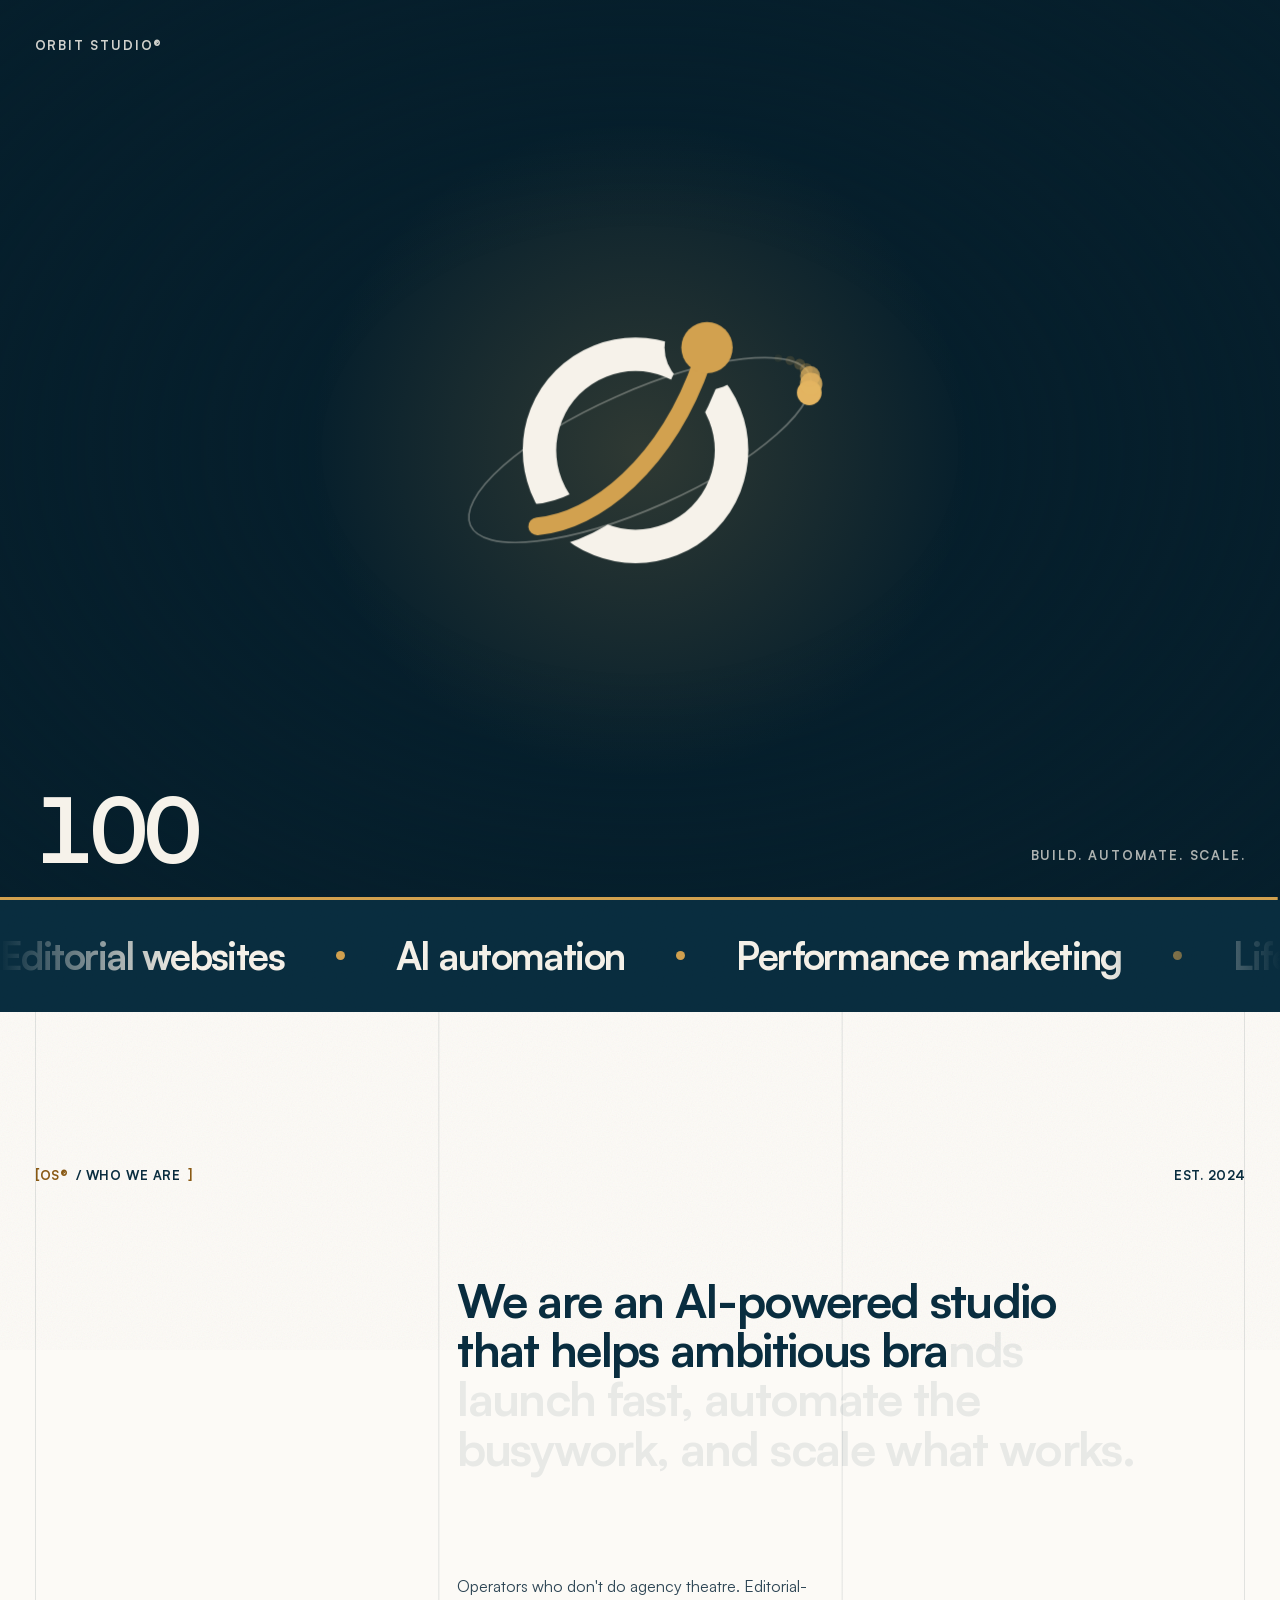
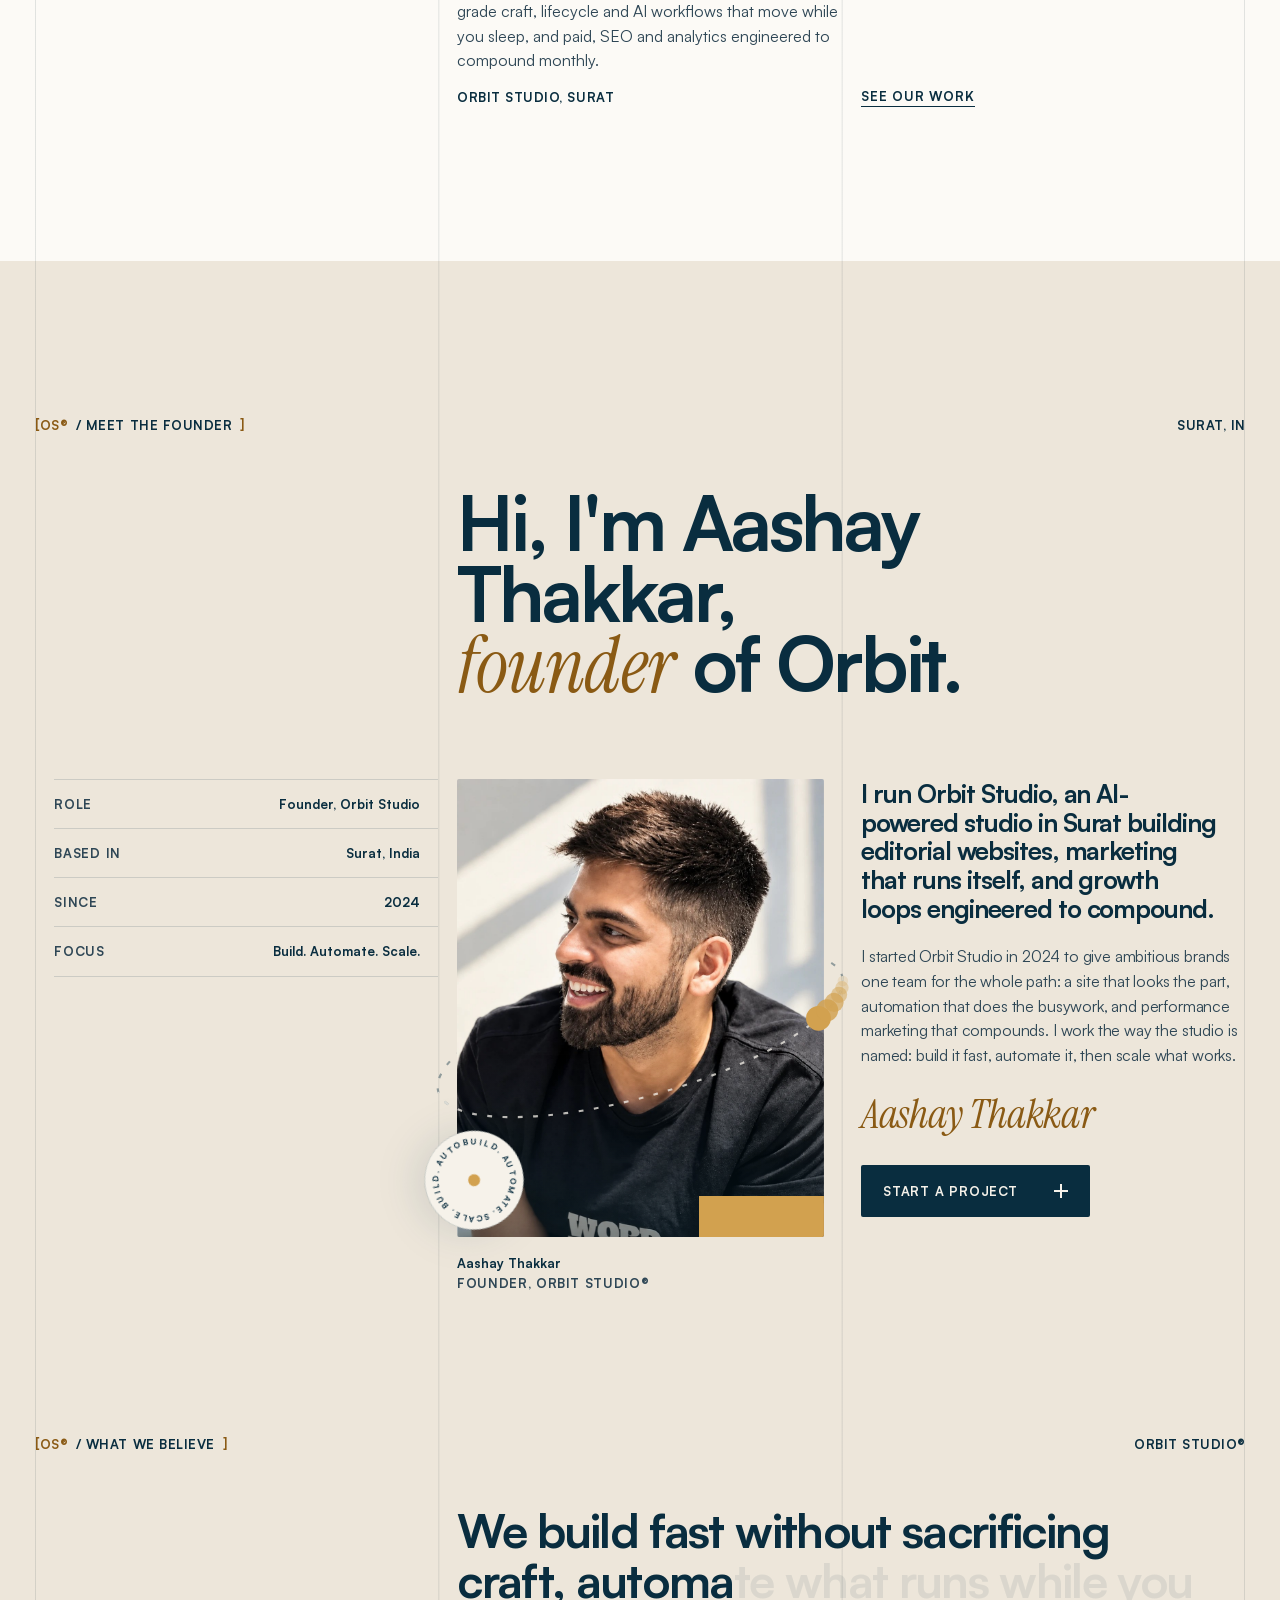
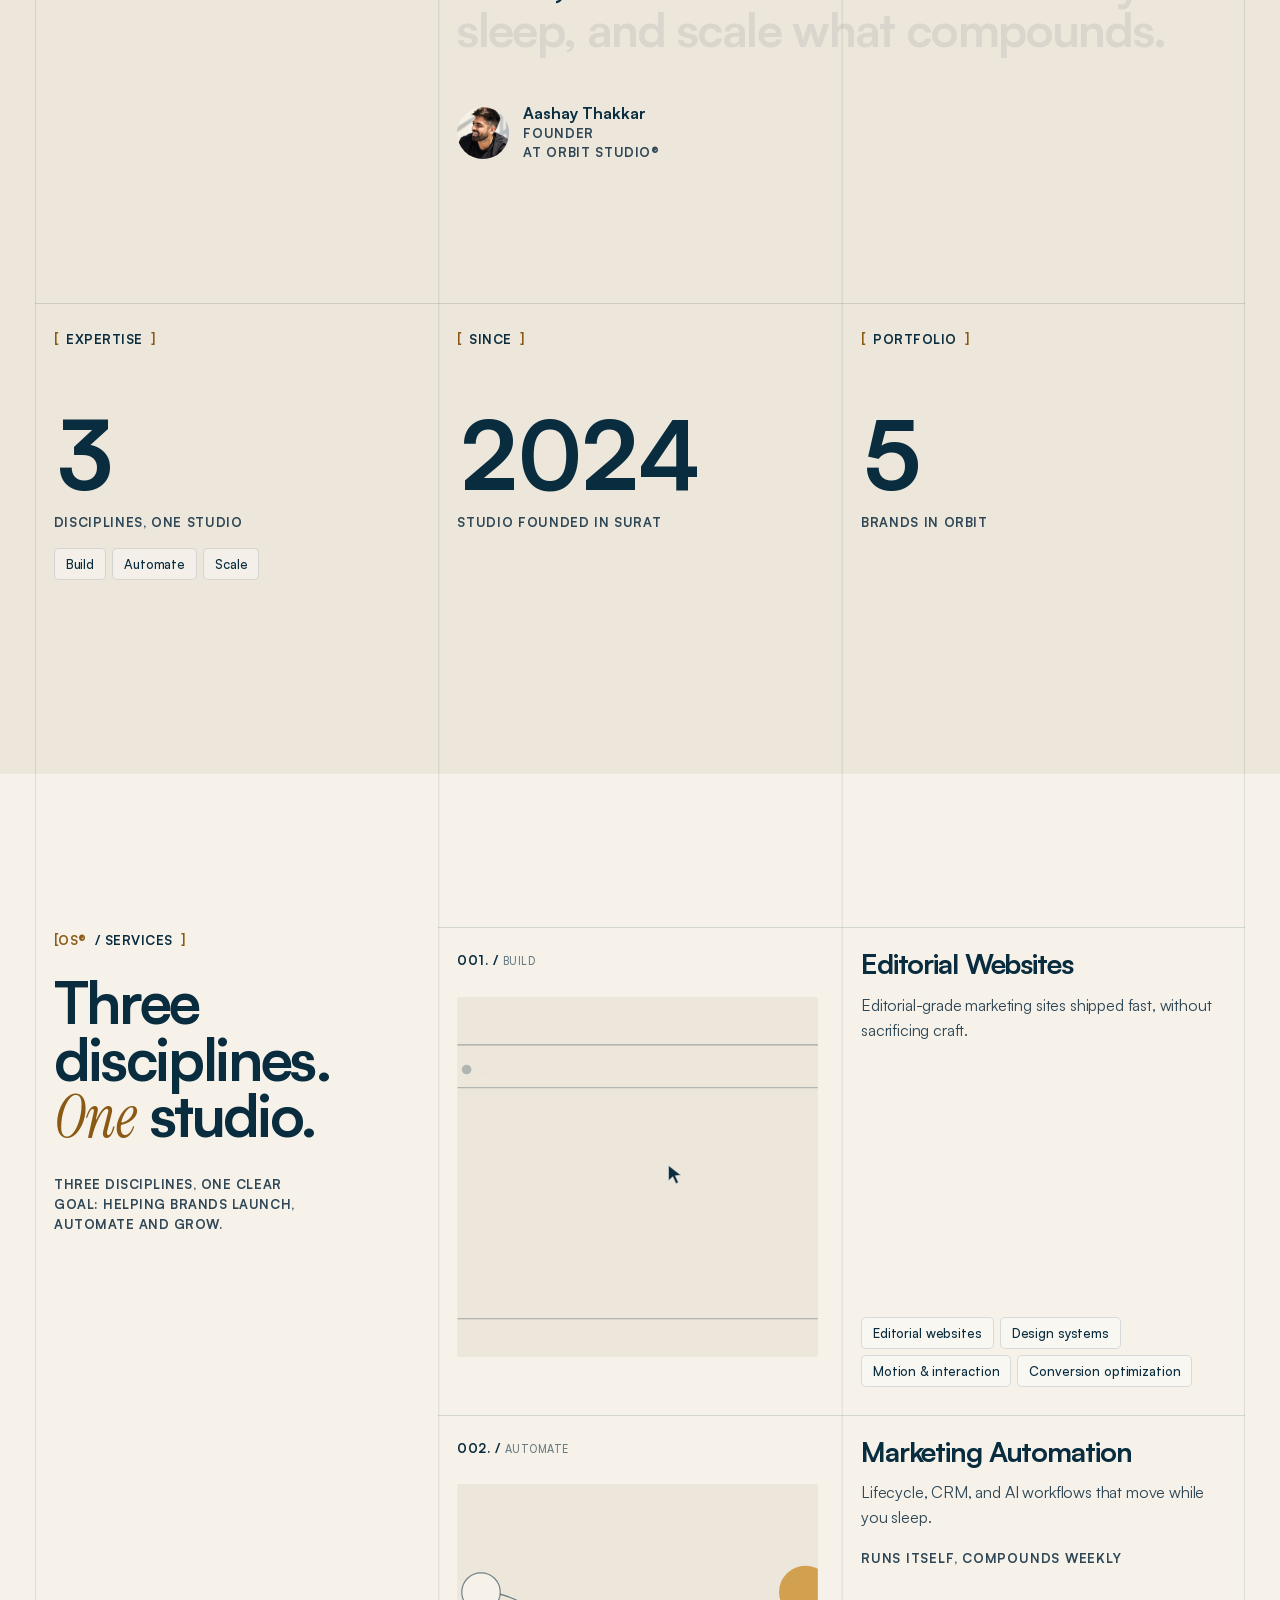
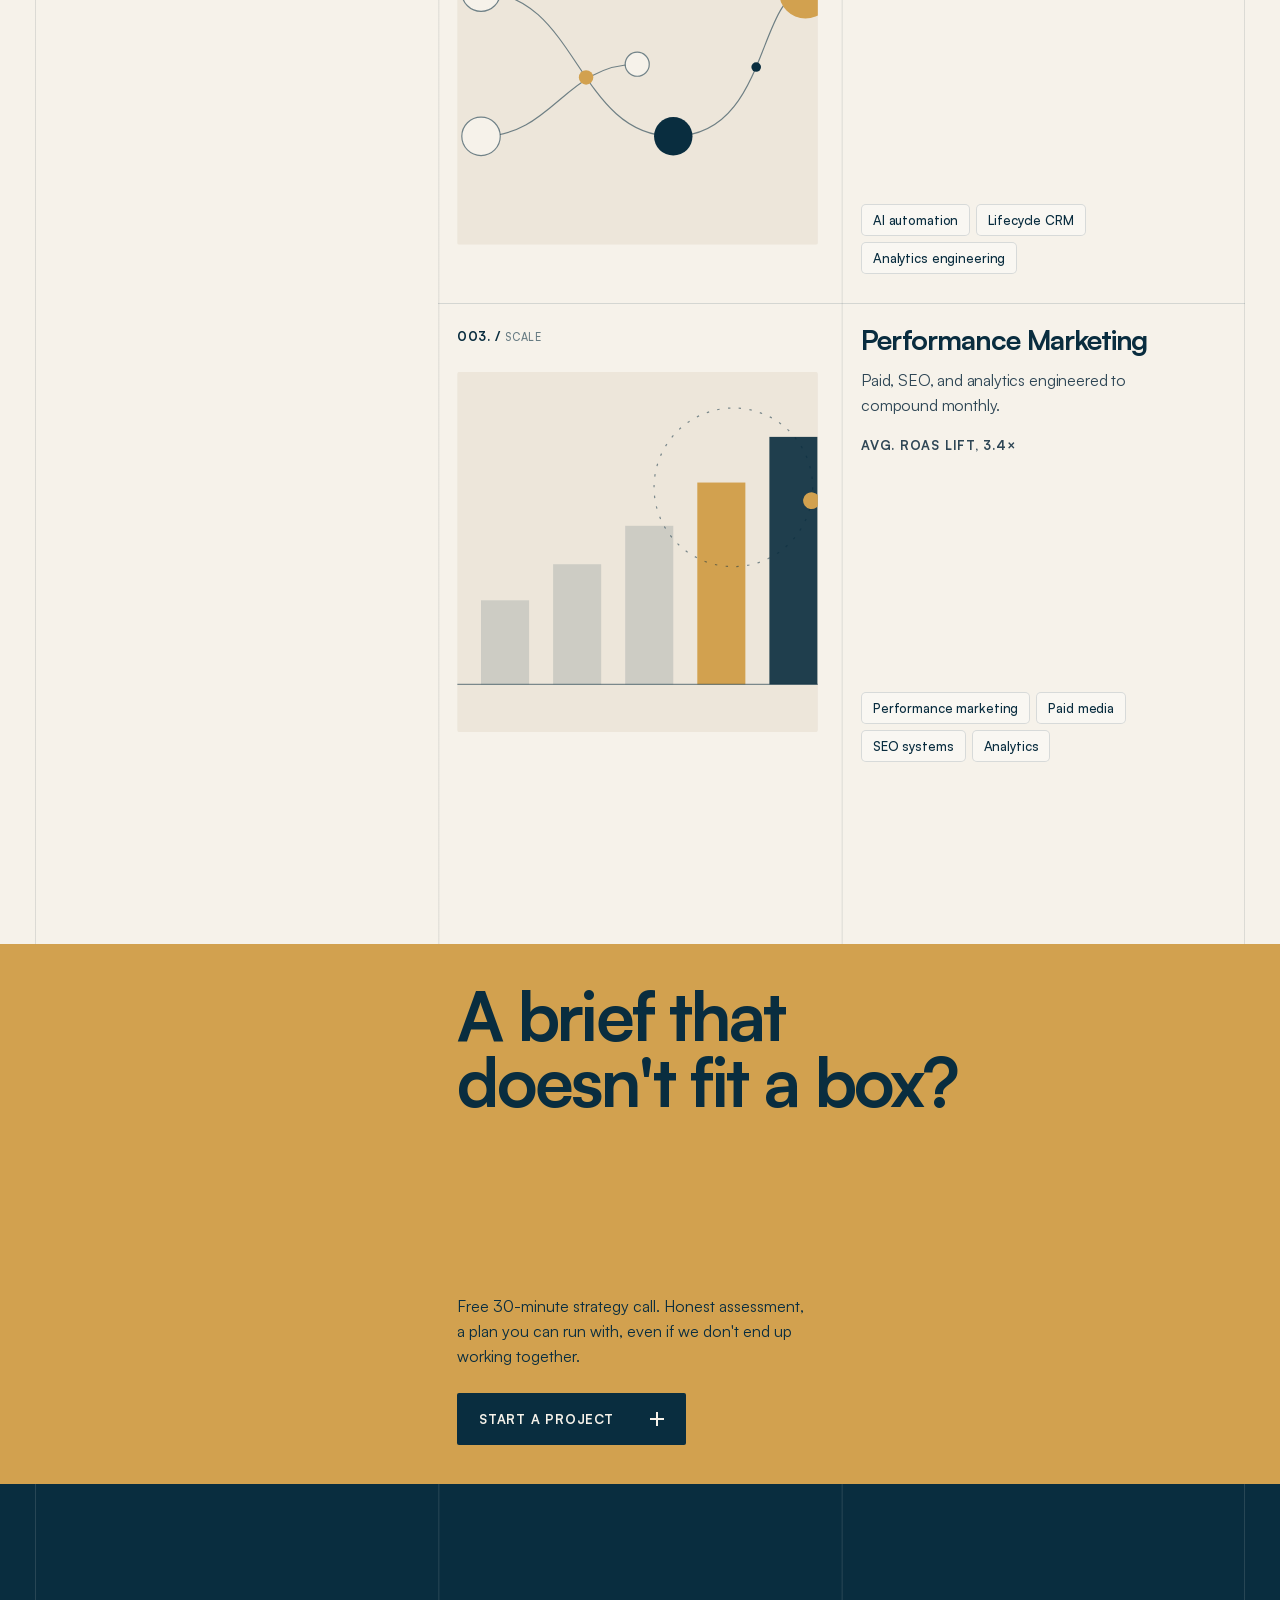
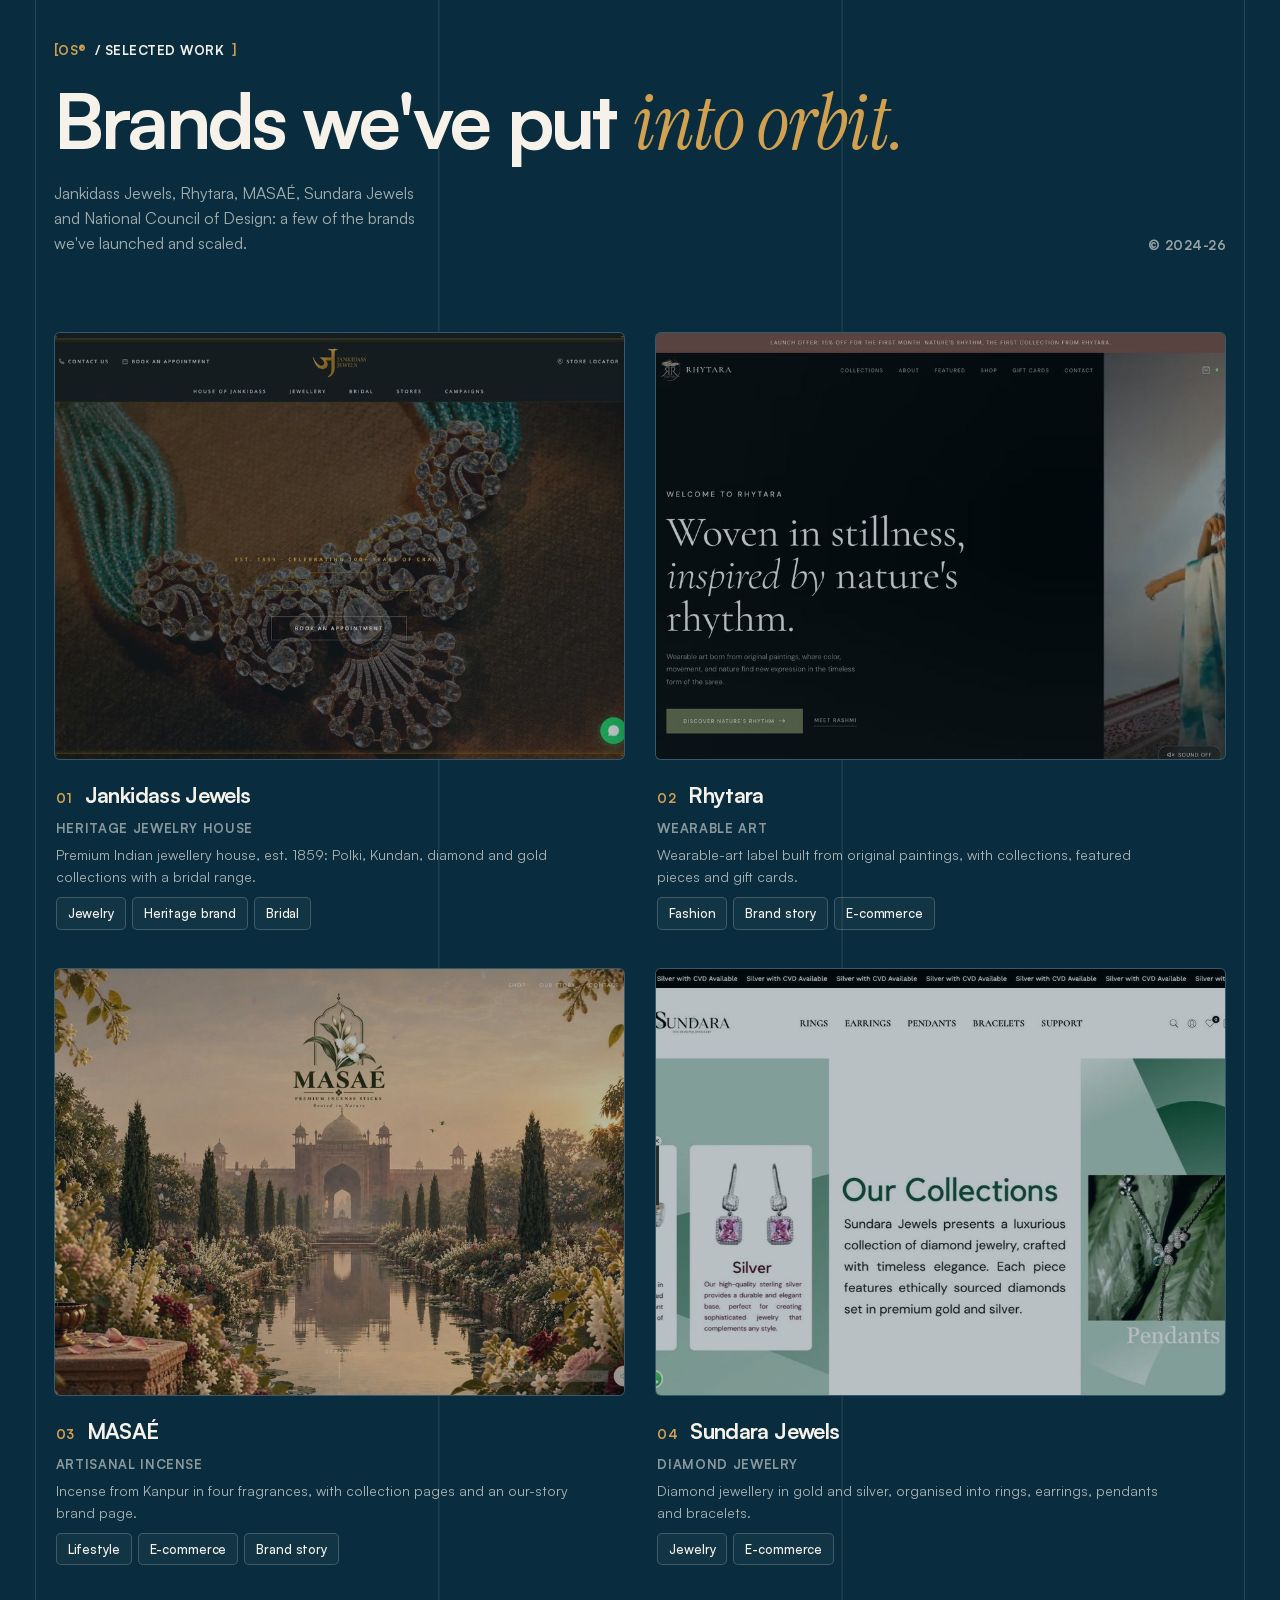
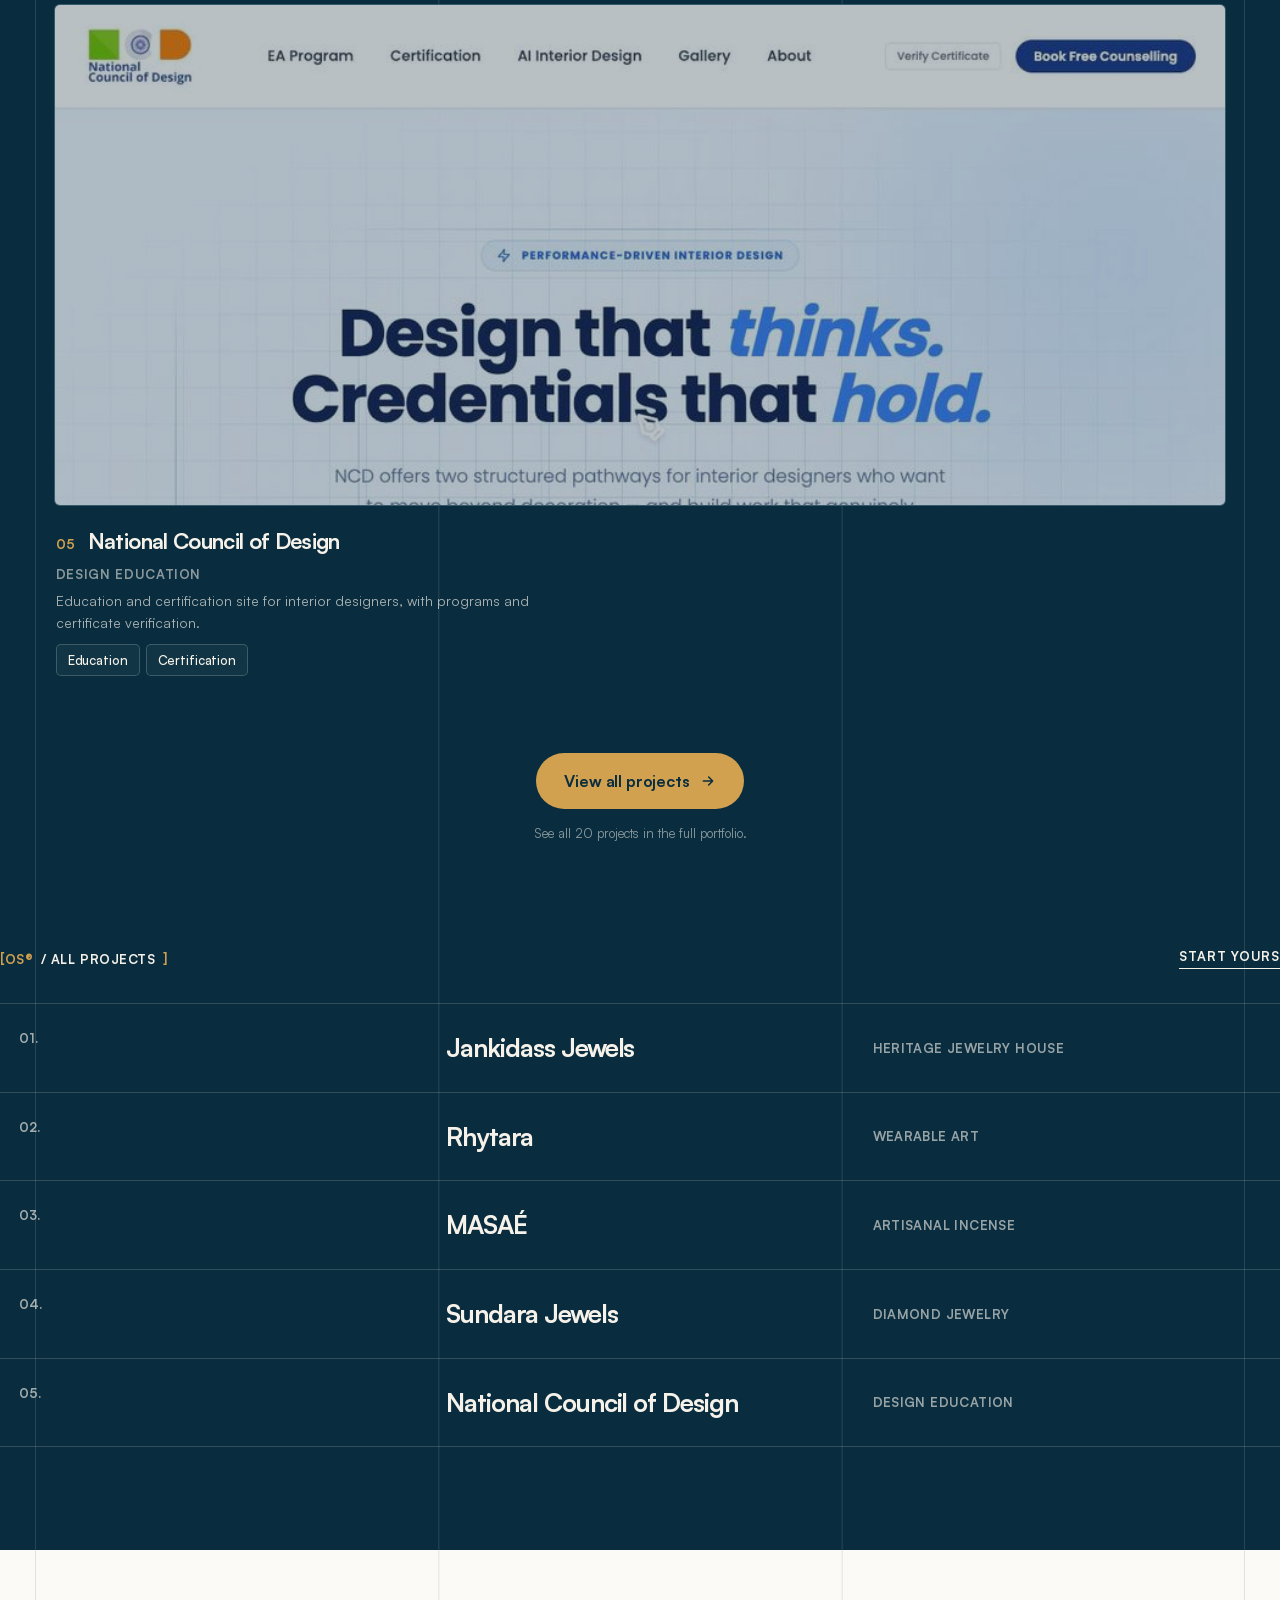
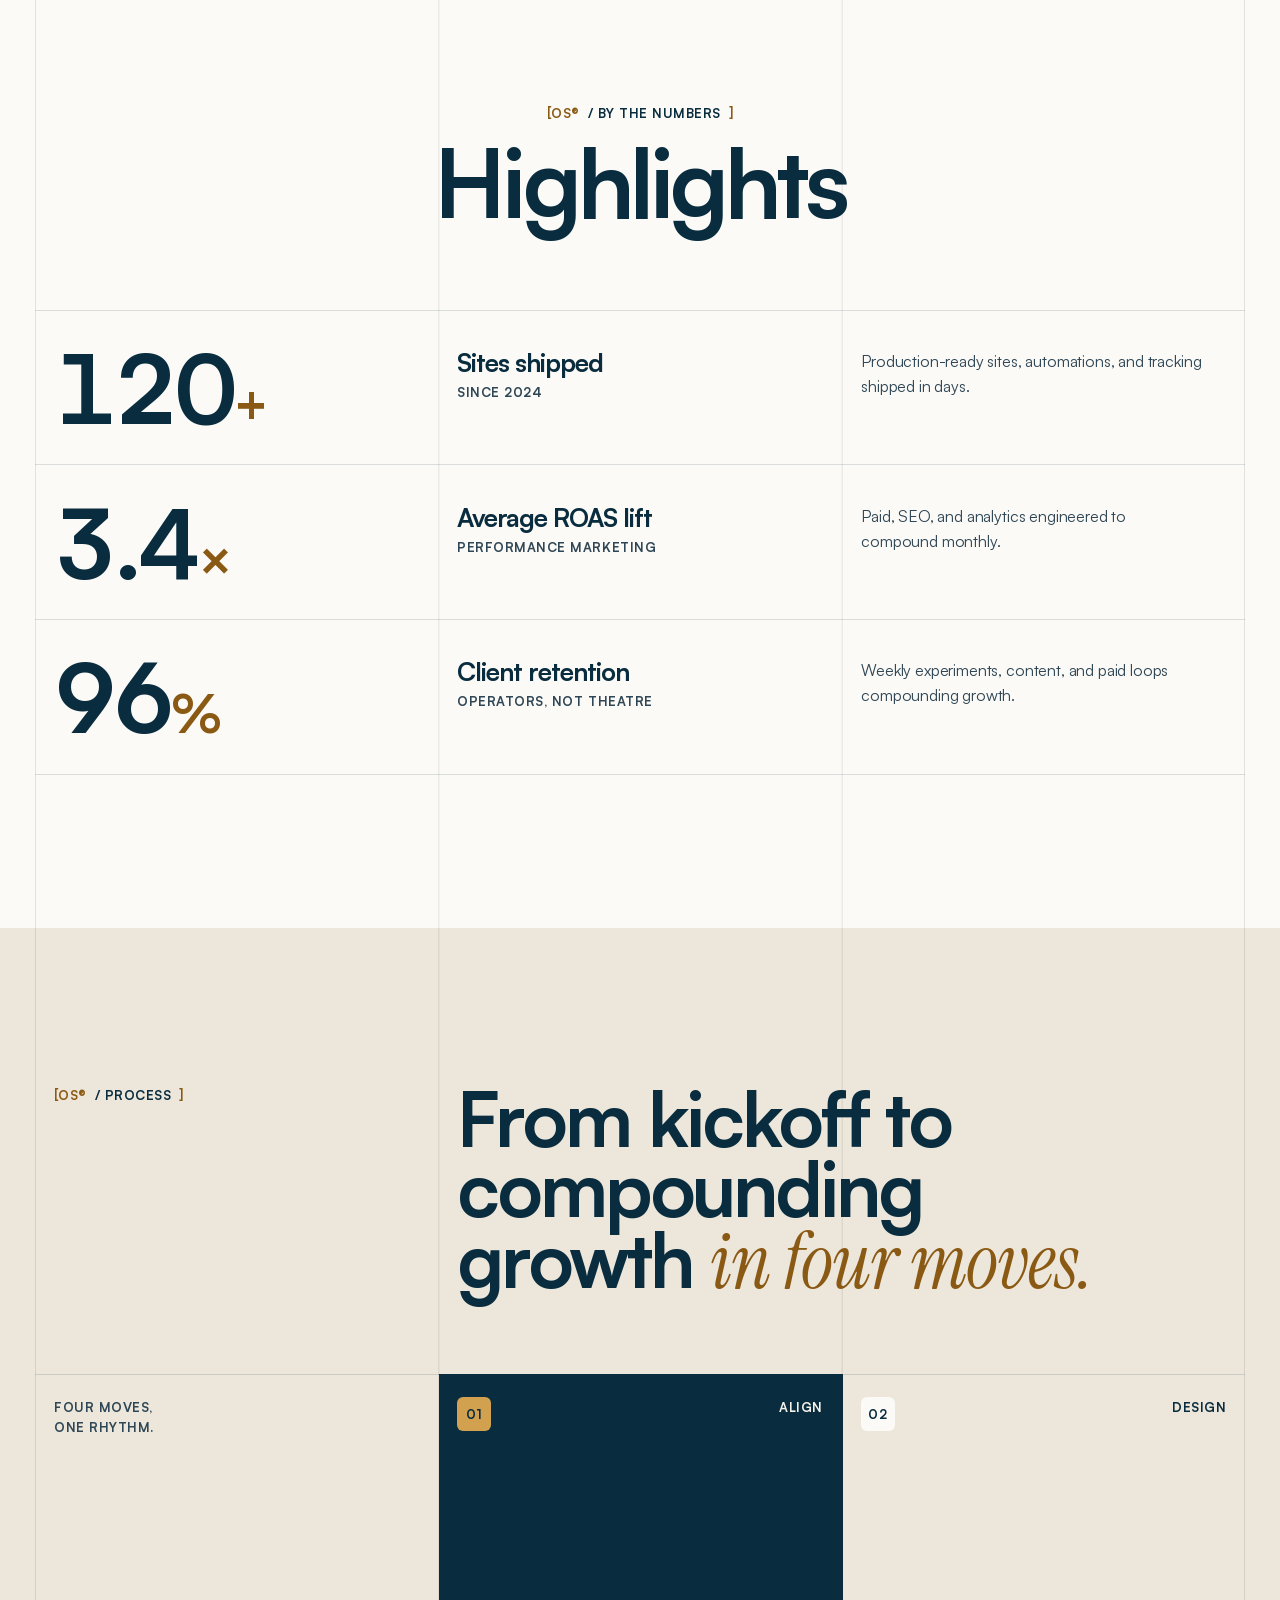
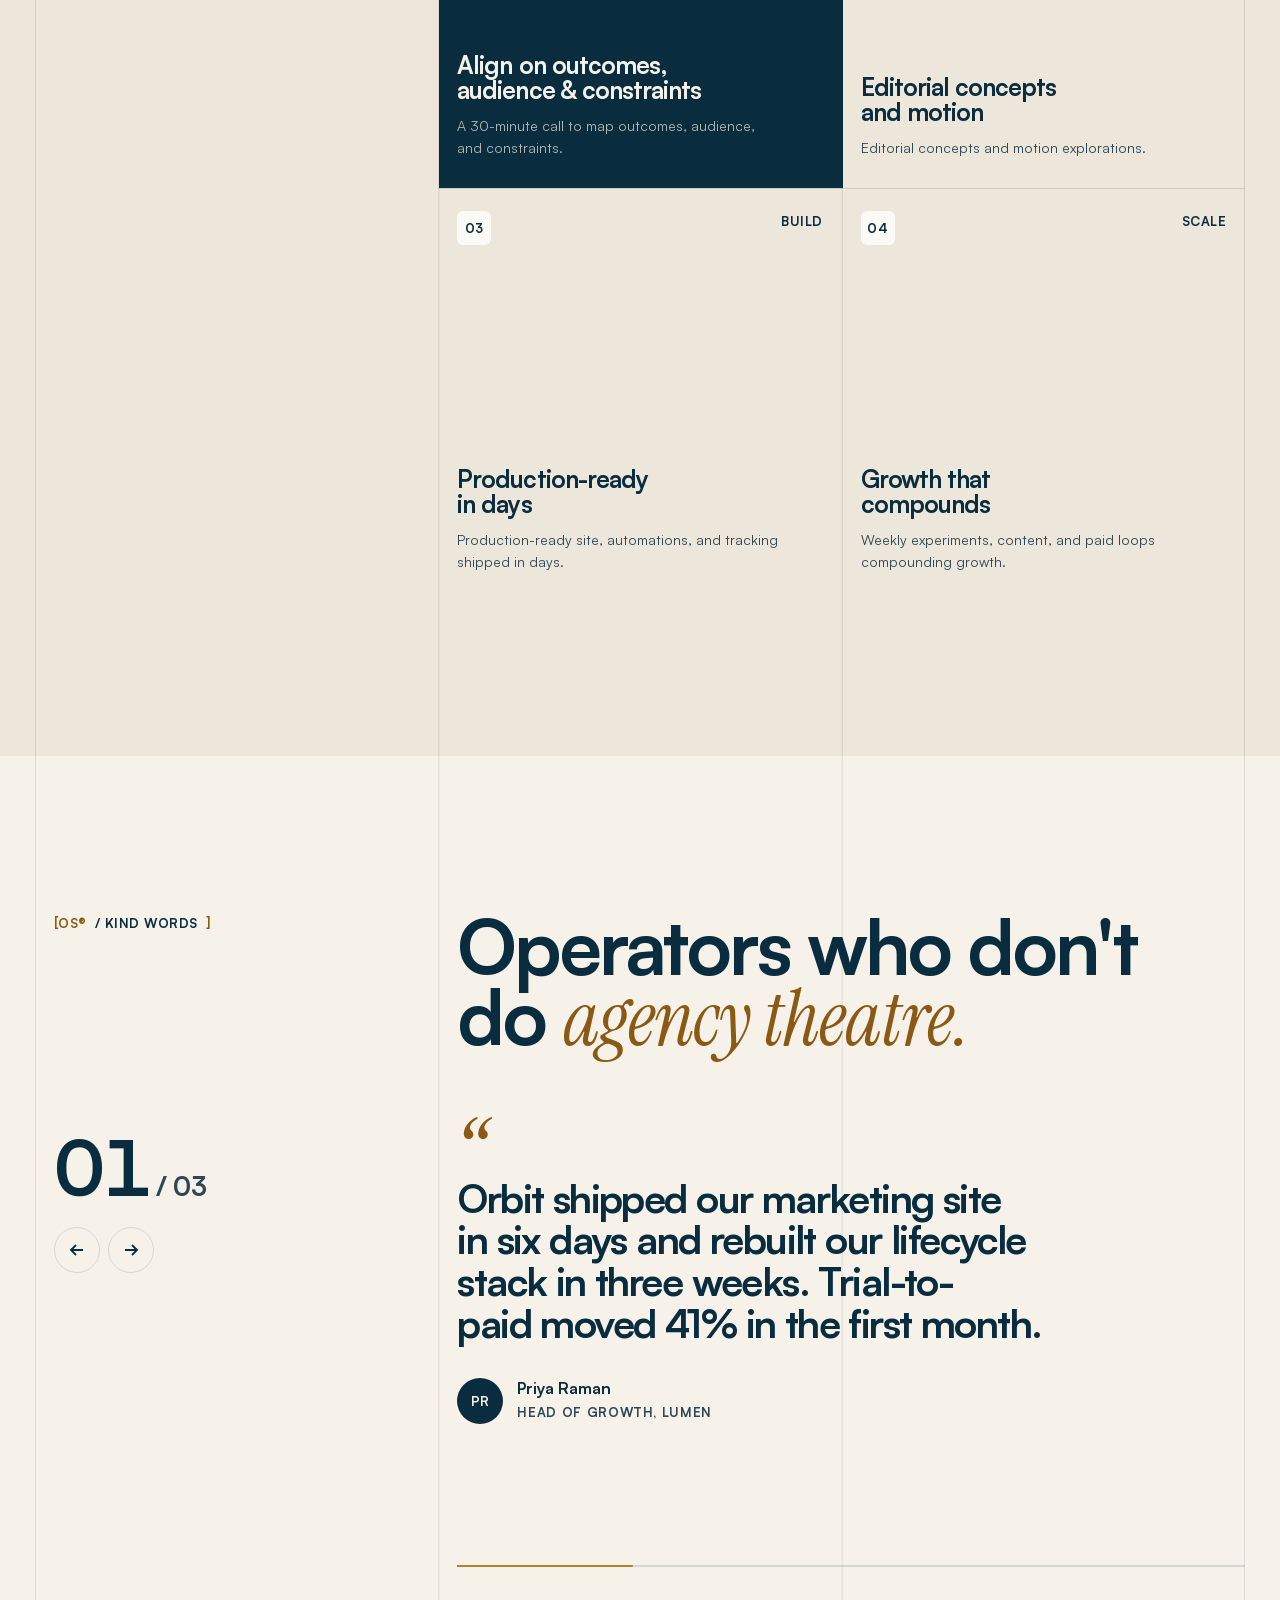
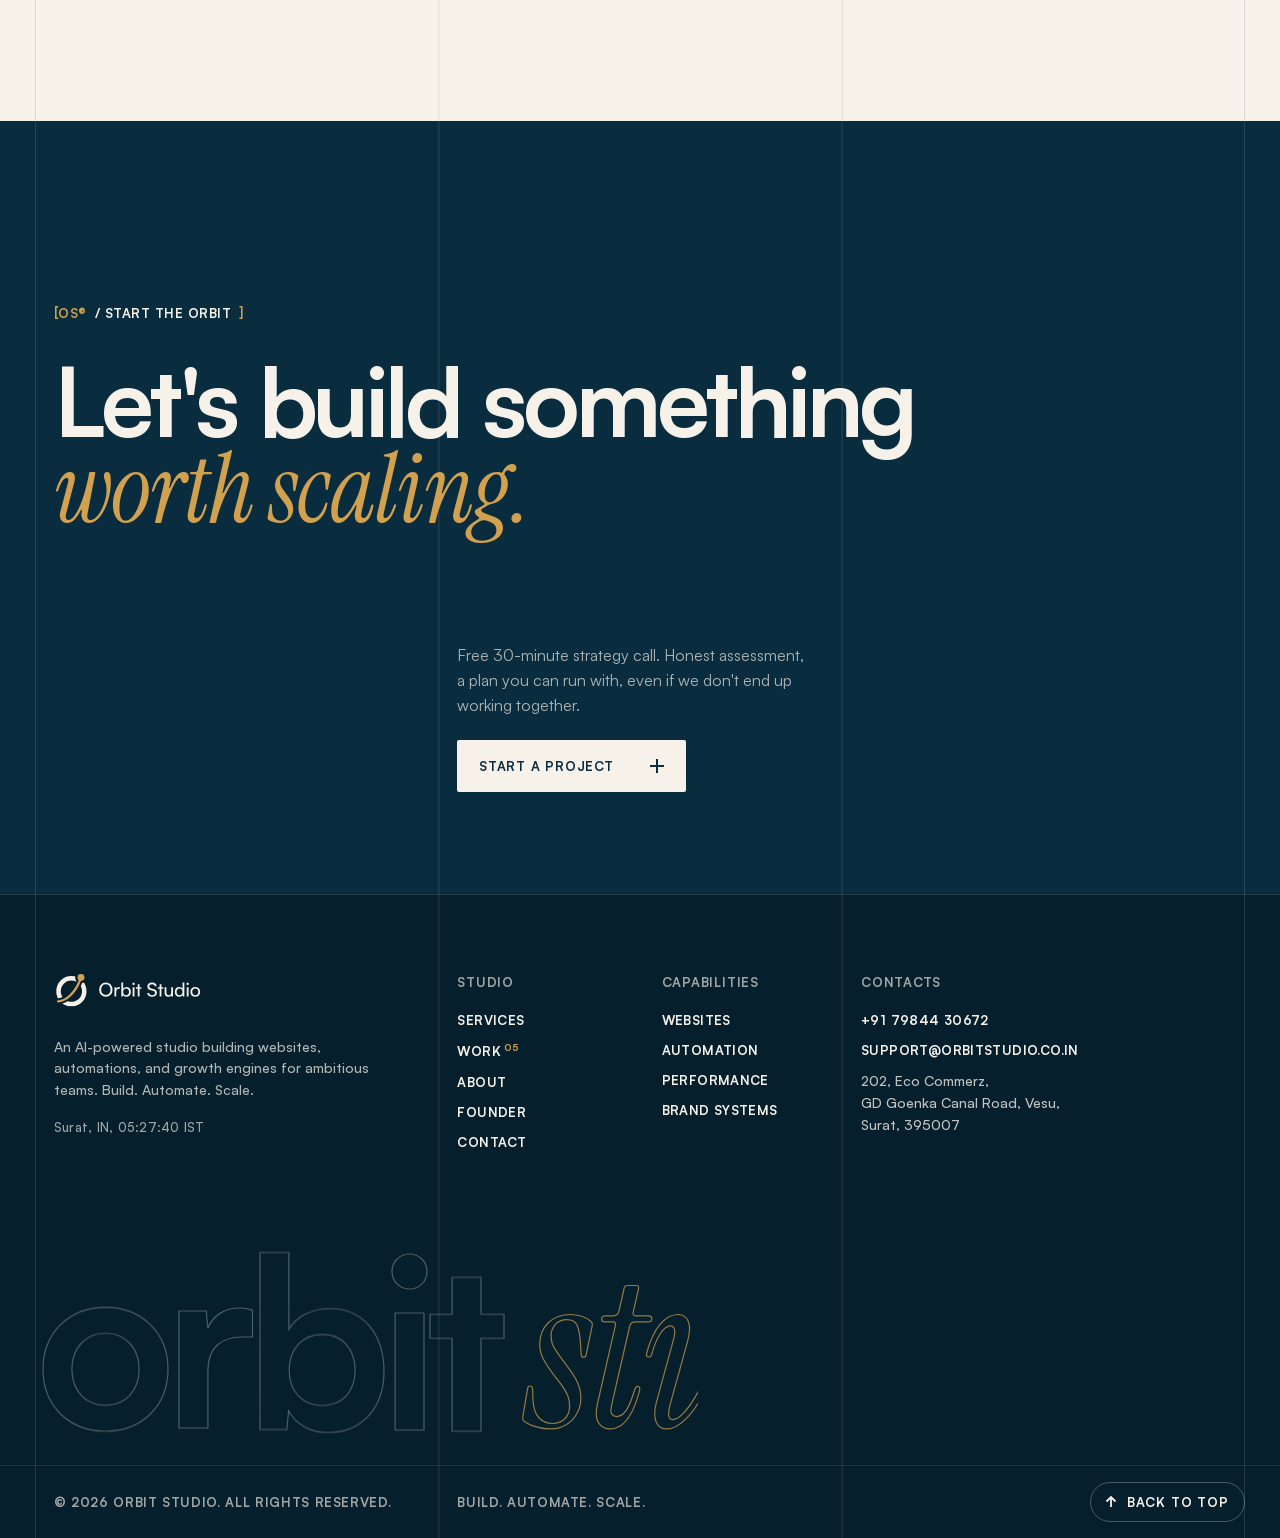
==== commit d5b65083: "Mobile: faster start (no video/load wait, shorter loader, failsafe), fix horizontal overflow, lighte" ====
--- a/index.html
+++ b/index.html
@@ -19,7 +19,7 @@
 
 <!-- preloader -->
 <div class="pre" id="pre" aria-hidden="true">
-  <video id="pvid" muted playsinline preload="auto" poster="assets/preloader-poster.jpg"><source src="assets/preloader.mp4" type="video/mp4"></video>
+  <video id="pvid" muted playsinline preload="none" poster="assets/preloader-poster.jpg"><source src="assets/preloader.mp4" type="video/mp4"></video>
   <span class="bn">Orbit Studio®</span>
   <div class="stage">
     <svg class="orb" viewBox="0 0 240 250" fill="none" aria-hidden="true">
--- a/assets/style.css
+++ b/assets/style.css
@@ -439,3 +439,8 @@
 
 }
 @media (prefers-reduced-motion:reduce){.orbit .rh,.orbit .it,.menu .rh,.menu .cw,.wa::after{animation:none!important}.menu .rh{transform:rotate(var(--start-angle))}.menu .cw{transform:rotate(var(--counter-offset))}.grain,.ticker .track,*{transition-duration:.01ms!important}}
+
+/* phones and tablets: drop the full-screen animated film grain (heavy blend layer) and keep the rest light */
+@media (max-width:900px),(hover:none){.grain{display:none}.nav{backdrop-filter:none;-webkit-backdrop-filter:none}}
+/* never let a decorative element widen the page on phones (overflow-x:clip keeps sticky + scroll triggers intact) */
+html,body,main{overflow-x:clip;max-width:100%}
